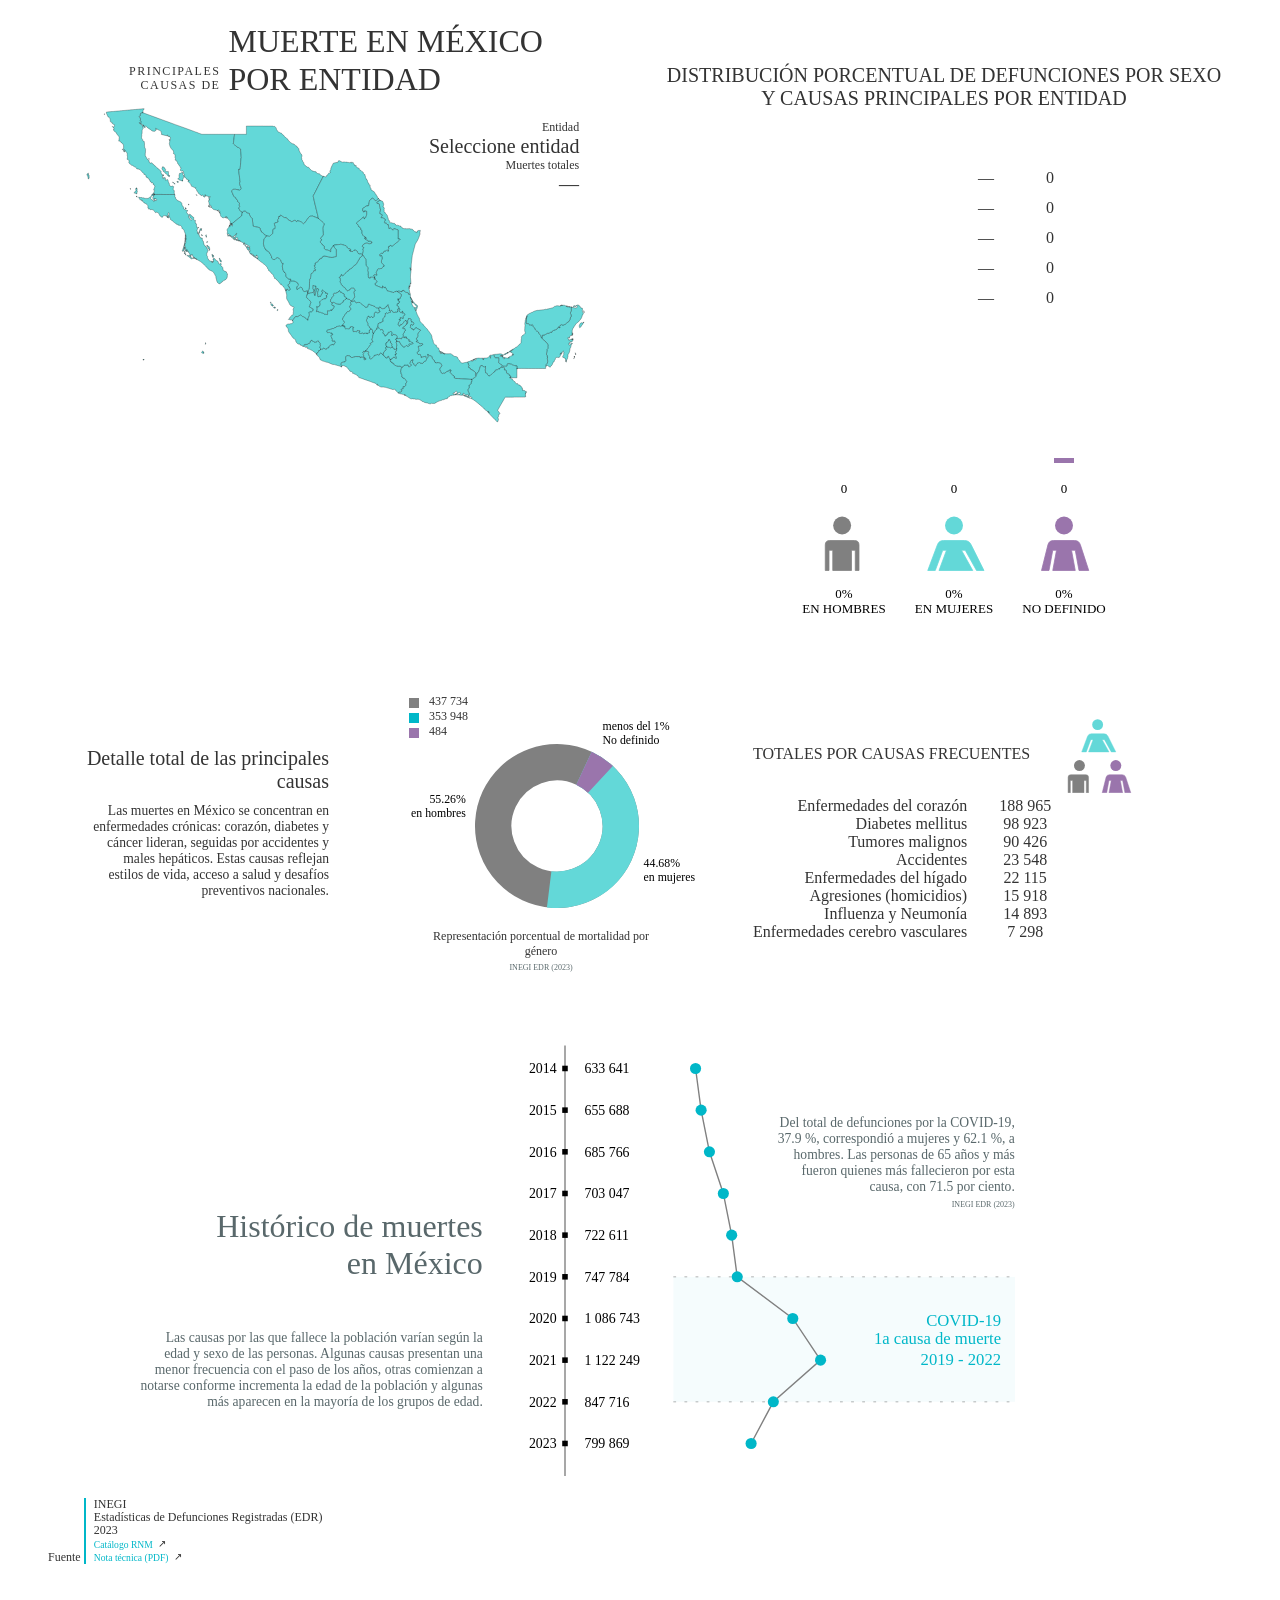
==== index.html @ 0de34555 "feat: prepara EDR para GitHub Pages" ====
<!DOCTYPE html>
<html lang="es-MX">

<head>
  <meta charset="UTF-8">
  <meta name="viewport" content="width=device-width, initial-scale=1.0">
  <title>Causas de muerte en México por entidad</title>
  <meta name="description"
    content="Causas de muerte en México por entidad: visualización interactiva con totales, top 5 y distribución por género.">
  <meta property="og:title" content="Causas de muerte en México por entidad">
  <meta property="og:description"
    content="Visualización interactiva con totales, top 5 y distribución por género.">
  <meta property="og:type" content="website">
  <meta property="og:locale" content="es_MX">
  <link rel="icon" type="image/svg+xml" href="./image/favicon.svg">
  <script type="application/ld+json">
    {
      "@context": "https://schema.org",
      "@type": "WebPage",
      "name": "Causas de muerte en México por entidad",
      "inLanguage": "es-MX",
      "description": "Visualización interactiva con totales, top 5 y distribución por género."
    }
  </script>
  <script type="application/ld+json">
    {
      "@context": "https://schema.org",
      "@type": "Dataset",
      "name": "Estadísticas de Defunciones Registradas (EDR) 2023",
      "description": "Causas de muerte en México por entidad con totales y distribución por género.",
      "url": "https://www.inegi.org.mx/rnm/index.php/catalog/study/MEX-INEGI.ESD3.06-EDR-2023",
      "citation": "https://www.inegi.org.mx/contenidos/programas/edr/doc/defunciones_registradas_2023_nota_tecnica.pdf",
      "publisher": {
        "@type": "Organization",
        "name": "INEGI"
      },
      "inLanguage": "es-MX",
      "temporalCoverage": "2023"
    }
  </script>
  <link rel="stylesheet" href="ele09.css">

</head>

<body>
  <main>
    <div class="cntInfo">

    <!-- mapa y entidad -->
    <div class="cntIzq">
      <div class="tit">
        <h2>PRINCIPALES <br> CAUSAS DE</h2>
        <h1>MUERTE EN MÉXICO <br> POR ENTIDAD</h1>
      </div>
      <div class="entidad">
        <p>Entidad</p>
        <p id="entidadNombre"> Seleccione entidad</p>
        <p>Muertes totales</p>
        <p id="totalMuertes"> 00</p>
      </div>
      <div id="mapa">
        <svg class="mapasvg mapa" fill="#00d3e9" height="630" stroke="#ffffff" stroke-linecap="round" stroke-linejoin="round"
          stroke-width=".5" version="1.2" viewBox="0 0 1000 620" xmlns="http://www.w3.org/2000/svg"
          role="group" aria-labelledby="mapa-title mapa-desc">
          <title id="mapa-title">Mapa de México por entidad</title>
          <desc id="mapa-desc">Selecciona una entidad para ver las principales causas de muerte, totales y género.</desc>
          <g id="features">
            <path
              d="M147.3 35.9l0.1 0 1.1 0.4 11.7 4.3 11.8 4.3 11.7 4.3 11.8 4.3 11.7 4.3 11.8 4.2 11.7 4.3 11.8 4.3 1.4 0.5 1.5 0.6 1.5 0.5 1.5 0.6 1.4 0.6 1.5 0.5 1.5 0.6 1.5 0.5 0.8 0.3 1.7 0.2 1.7 0 1.2 0 1.2 0 1.2 0 1.3 0 1.2 0 1.2 0 1.2 0 1.3 0 1.2 0 1.2 0 1.2 0 1.3 0 1.2 0 1.2 0 1.3 0 1.2 0 1.2 0 1.2 0 1.3 0 1.2 0 1.2 0 1.2 0 1.3 0 1.2 0 1.2 0 1.2 0 1.3 0 1.2 0 1.2 0 1.2 0 1.3 0 1.2 0 1.2 0 1.3 0 1.2 0 1.2 0 1.2 0 1.3 0 1.2 0 1.2 0 1.2 0 1.3 0 1.2 0 1.2 0 0.6 0 0.6 0 1.3 0 0.4 0-0.3 2.7-0.4 2.9-0.3 2.8-0.4 2.9-0.1 1-0.2 1.1-0.1 1-0.1 1.1-0.2 0.7 0 0.6 0 0.4 0.4 0.5 1.7 1.4 1.6 1.3 1.6 1.4 1.7 1.4 0.4 0.3 0.6 0.3 0.5 0.2 0.6 0.1 0.9 0.3 0.7 0.4 0.7 0.5 0.7 0.7 0.6 0.5 0.3 0.4 0.2 0.6 0.1 0.8 0 1 0.1 1.1 0.1 1 0.1 1 0 0.4 0.1 0.3 0 0.3 0 0.3 0.2 2.1 0.2 2.1 0.1 2.1 0.2 2.1 0.1 0.5 0 0.5-0.1 0.4-0.2 0.4-0.2 0.5-0.2 0.5 0 0.6 0 0.7 0 0.1 0 0.1-0.1 0.7-0.1 0.7 0 0.7-0.1 0.6-0.2 2.7-0.2 2.7-0.2 2.6-0.2 2.7-0.1 0.8-0.1 0.8 0 0.7-0.1 0.8 0 0.6-0.1 0.4-0.2 0.2-0.5 0-0.5 0-0.5 0-0.5 0-0.5 0 0.2 1.7 0.2 1.6 0.1 1.6 0.2 1.7 0.2 1.8 0.3 1.8 0.2 1.8 0.2 1.9 0.1 1.3 0.2 1.4 0.2 1.3 0.1 1.3 0.1 0.4 0 0.4 0 0.4 0.1 0.3 0.1 0.3 0.2 0.3 0.1 0.4-0.1 0.3-0.2 0.9-0.4 1.2-0.3 1.1 0 0.9 0.3 0.9 0.3 1 0.3 1 0.3 1 0.3 0.6 0.2 0.7 0.3 0.7 0.2 0.7 0.2 0.6 0.4 0.9 0.2 0.8 0 0.5-0.6 0.6-0.6 0.6-0.6 0.6-0.7 0.6-0.4 0.2-0.5 0-0.5-0.2-0.4-0.1-1-0.3-1-0.2-1-0.3-1-0.2-1.5-0.3-1.3-0.1-1.4 0-1.5 0.1-0.7 0.2-0.5 0.2-0.5 0.4-0.5 0.5-0.6 0.5-0.5 0.5-0.3 0.6 0.2 0.7 0.9 2.2 0.9 2.2 0.9 2.2 0.9 2.2 0.2 0.4 0.4 0.3 0.3 0.3 0.4 0.2 0.5 0.3 0.5 0.3 0.5 0.2 0.5 0.3 0.3 0.6 0.2 0.7 0.1 0.7 0.4 0.6 0.8 0.6 0.8 0.7 0.7 0.7 0.8 0.6-0.3 0.4-0.1 0.4-0.1 0.5 0.1 0.5 0.6 0.7 0.6 0.6 0.6 0.6 0.8 0.5 0.5 0.3 0.3 0.4 0.1 0.5 0.1 0.6 0 0.7-0.1 0.6-0.2 0.7-0.1 0.6 0 0.6 0.2 0.5 0.3 0.6 0.2 0.5 0.1 0.9-0.3 0.7-0.5 0.6-0.5 0.7-0.2 0.8 0.1 0.8 0.3 0.6 0.4 0.7 0.6 1 0.6 1 0.7 1 0.6 0.9 0.4 0.4 0.3 0.2 0.4 0 0.5-0.1 0.3 0 0.2-0.1 0.2 0 0.2 0.2 0.1 0.4 0.2 0.3 0.1 0.4 0.2 0.3-0.2 0.8-0.3 0.8-0.2 0.8-0.2 0.8 0 0.6 0 0.8-0.1 0.7-0.2 0.4-1.4 1.2-1.4 1.2-1.5 1.2-1.4 1.2-2.8 2.4-2.8 2.3-2.9 2.3-2.9 2.2-0.2 0.2-0.2 0.1-0.1 0.1-0.2 0.2-0.3 0.5-0.5-1-0.8-0.5 0.1 0.1 0.1 0.2 0.1 0.1 0.1 0.3-0.6-0.2-0.3-0.1-0.3 0.1-0.8 0.9-0.3 0-0.1-0.4 0.4-2.3-0.1-1.3-0.3-1.2-0.7-0.8-1-1.5-1.3-0.9-0.8-1.3-0.9-0.8-0.8-0.3-0.8-0.1-0.3-0.2 0.4-0.1 0.5 0.2 0.7 0.2-0.2-0.6-0.2-0.1 0.2-0.3-0.2-0.4-0.5 0-0.4-0.1-0.2-0.3-0.1-0.5-0.3 0.2-0.3 0.3-0.2-0.6-0.5-0.1-0.3 0.4-0.3 0.3-0.1 0.4 0.3 0.1 0.3 0.1 0.3 0 0.1 0.2-0.1 0.2 0 0.3 0.5 0.3 0.3 0.1 0 0.2-1-0.5-2.2-0.4-1.2 0.1-0.4 0.3-0.1 0.3-0.8-0.1-0.9-0.4-1.3-0.5-0.4-0.4-1.4-1.5-0.7-1.1-0.2-1.2-0.2-1.1-0.4-0.7-0.4-1-0.1-0.4-0.3-0.5-0.9-1.5 0.1-0.3 0.2 0.4 0.8 1.3 0.6 0.5-0.7-1.8 0-0.7-0.2-1.4-1-1.2-0.4-0.4-0.5-0.2-0.5-0.1-0.5 0-0.2 0.1-0.2 0.1-0.2 0.2-0.2 0.2-0.2 0.3-0.3 0.3-0.8-0.7-1.7-0.5-1.2-0.3-0.7-0.2-0.7-0.1-0.7-0.2-0.7-0.1-0.9-0.6-0.5-0.2-1-1.2-0.9-1.2-1.3-0.9-0.4-0.3-1.1-0.2-0.6 0-0.1-0.3 0.9 0 0.8 0.1 0.8 0.1 0.4-0.3-0.6-0.5-0.7-0.9-0.3-0.4 0.1-0.2 0.1-0.2 0-0.2-0.4-0.2-0.1-0.1-0.2-0.2-0.6 0.4-0.3 0.2-0.3 0-0.3-0.1-0.1-0.3 0-0.8-0.1-0.8-0.9-0.5 0-2-0.3-1-0.8-2.1 0-1.1 0.3-0.5 0.5-0.2 0.6-0.1 0.3-0.5-0.1-0.5-0.3-0.1-0.4 0.2-0.2 0.4 0.2-1 0.2-0.3 0.4-0.2 0.3 0 0.3-0.1 0.2-0.4-1 0-0.5-0.3-0.1-0.4 0.4-0.8-0.4-0.1-0.3-0.2-0.1-0.4 0.2-0.4 0.2 0.3 0.2 0.1 0.1-0.2 0.2-0.6 0.1-0.1 0.3 0.1 1.4-0.3 0.4-0.3-0.1-0.6-0.6 0.2-1.7-0.7-0.7 0.1 0.4 0.3-0.2 0.2-0.4-0.1-0.9-0.6-0.5-0.2-2-0.5-1-0.1-1 0.1-1.1 0.2 0-0.2 0.3-0.1 0.9-0.4-0.2-0.4-0.1-0.3-0.1-0.3 0-0.4-0.1-0.4-0.4-0.2-0.3 0-0.2 0.4 0 0.9-0.1 0.5-0.3 0.5-0.6 0.6 0.5 0 0.2 0.1 0.1 0.3 0 0.4-0.1 0.4-0.3 0.6-0.2 0.2-0.2-0.3-0.1-0.1-0.7-0.9-0.1-0.1-0.5 0-0.2-0.1-0.1-0.2-0.1-0.2-0.1-0.1-0.2-0.2 0.3-0.3 0.2-0.1 0.3 0-0.5-0.5-0.6-0.6-0.7-0.3-0.6 0-0.6 0.2-0.5 0.6-0.8 0.1-0.5 0 0.1-0.3 0.2-0.2-0.3-0.4-0.4-0.2-0.3 0-0.4-0.5-0.8-0.2-0.4-0.5-0.4-0.5-0.6-0.8-0.9-0.2-0.4-0.7-0.5-0.6-0.5-1.2-1-1-0.2-1.5-0.2-0.3-0.1-0.1-0.4 0.1-0.2-0.1-0.1-0.1 0-0.2-0.3-0.5-0.1-0.7-0.1-0.3-1.3-1.2-0.4-0.5-0.2-0.7 0.2-0.4 0.3-0.3 0.1-0.6-1 0.2-1.2-0.4-2-0.7-1.9-1-0.7-0.2-0.6-0.2-0.3-0.1-0.5-1.3-0.5-1.3-0.5-1.4-4.6-4.5-0.6-0.9-0.3-0.3 0.2-0.2 0.3 0 0.3-0.2 0.6-0.4 0.2 0 0.2 0.3 0.2 0.4 0.1 0.2 0.3 0.1 0.2-0.1 0.1-0.3 0-0.4 0-0.3-0.3-0.6-0.5 0-0.5 0.1-0.7-0.1-0.8-0.7-0.4-0.6-1-0.4-0.8-0.2-0.1-0.7-0.4-0.1 0-0.4-0.4-0.4-0.6-0.5-0.2-0.5-0.3-0.4-0.1-0.2-0.3-0.1-0.4-0.1-0.6 0-0.5-0.1-0.1-0.2 0.3-0.2 0.2-0.3-0.1-0.3 0-0.3-0.4-1.3-0.1-0.8-0.4-0.1 0.1-0.3 0.3-0.5 0.2-0.4 0-0.3-0.3-0.7-0.5-0.6 0.1-0.3-0.5-0.4-0.5-0.3 0.4-1.3 0-0.8-0.4-0.9-0.4-1.1-0.7-0.5-1.4 0-0.3 0.1-0.2 0.2-0.1 0.1 0.1 0.3-0.1 0.4-0.2-0.2-0.5-0.6-1-0.4-0.5-0.4-0.3-1 0.4-1 0.6-1.3 0.2-0.6 0-0.8-0.2-0.4-0.6-0.1-0.4-0.3-0.3-0.3 0.1-0.7-0.1-0.6-1-0.9-1.1-1-0.8-1.9-0.1-0.4-0.2-0.4-0.5 0.1-0.6-0.7-0.2-0.5-0.2-1.3-0.4-0.7-0.5-0.6-0.3-0.5-0.6-1.9-0.3-0.5-0.5-0.3-0.2 0.1-0.5-0.2-0.6 0.3-0.4-0.3-0.2-0.5 0.4-0.5-0.2-0.6 0.3-1 0.1-0.8-0.2-0.5-0.3-0.4-0.3-0.6 0-0.6 0.2-1.8 0-1.8-0.4-0.9-0.4-0.6-0.5-0.5-0.3-0.4-0.6-0.4-0.2 0-0.3-0.1-0.3 0.3-0.1-0.2 0.3-0.6 0.1-1.1-0.1-1.4-0.2-1.3-0.4-0.9-1.3-1.5-2-2-1.6-2.5-1.1-2.1-1-3.7-0.4-1 0.5-1 0.3-2.2 0.1-1.3-0.1-1.1-0.9-2.4 0-0.5 0.2 0 0.2 0.3 0.1 0.4 0.3 0.7 0.4 1.1 0.2 0.1 0.2-0.3 0.6-1.1 0-1.6 0-1.5 0.2-1.1-0.6-0.6-0.7-1-0.7-0.5-0.8 0 0 0.3 0.5 0.2 0.3 0.2-0.1 0.3-0.5-0.2-0.5-0.3-1.2-0.7-0.3-0.8-0.4-0.4-0.3-0.9-0.4 0-0.4 0.2-0.4 0.1 0.3 0.5 0.3 0.2 0.4 0.2 0.3 0.2-0.4 0.1-1-0.3-4.5-0.8-1.4-0.4-1.9-0.3-0.3-0.7-0.7-0.2-1.1-0.1-0.6-0.5 0.2-0.2 0.5 0 0.3-0.2-0.3-1-0.5-1.8 0.1-1-0.8-1.1-1.5-1.1-1.3-0.6-0.5-0.5-0.8 0-1.3-0.7-0.8-0.4-0.2-0.6-0.8 0.3-0.4 0.1-0.4 0-0.5-0.5-0.2-1.3-0.4-0.3-0.1 0.5 0 1.8 0 0.3 0.2 0.3 0.2 0 0.2 0 0-0.1 0.3 0.4-0.1 0.1-0.3 0.1-0.4 0.6-0.1 0.4-0.3 0.2-0.4 0.1-0.1 0.3-0.2 0.2-0.1 0.2-0.3 0.4-1.2 0-1.3 0-1.2-0.1-1.4-0.6-0.7-0.6-0.8-0.3-0.8-0.4-0.3-0.3-0.4-0.5-0.4-0.2 0-0.5-1-0.4-1.5-0.9-0.5-0.4-0.5-0.1-0.4-0.6-0.9-0.3-1.4-1.4-1.2-1.5-0.6-0.1-2.1 0-0.2 0-0.3-0.2-0.5-0.6-0.1-0.1-0.3-0.1-0.6-0.5-0.3-0.1-1-0.1-0.3-0.1-0.4-0.4-0.7-1.1-0.4-0.2-0.6-0.1-1.6-1.3-0.1-0.7 0-0.8 0-0.8 0.1-0.9 0-0.5-0.1-0.4-0.2-0.4-0.2-0.4-0.2-0.2-0.3-0.2-0.2-0.1-0.1-0.2-0.1-0.5 0.3-0.5 0.3-0.5 0.1-0.7-0.3-1.4-0.5-1-0.6-1-0.8-1-0.2-0.2 0.1-0.5 0.5-0.7 0.6-0.4 0.5-0.6 0.3-0.8 0-0.6 0-0.6 0.1-0.6 0.2-0.7 0.4-0.9 0.6-0.6 0.6-0.3 1.5 0.1 0.6-0.1 0.3-0.3z m137.1 179.1l0.2 0 0.6 0.2 0.9 0.4 0.8 0.6 0.6 1-0.2 0-0.7-0.9-0.7-0.5-0.7-0.4-0.5-0.1-0.3-0.3z m-16-7.4l-0.1-1.3 0-0.8 0.2-0.7 0.2-0.4-0.2 1.3 0.1 1.4 0.6 0.6 1.3 0.5-0.1 0.5-1.6-0.6-0.4-0.5z m-48-47.2l-0.4 0.2-0.6 0.5-0.5-0.5-0.5-0.1-0.4 0.2-0.3-0.4-0.4-0.1-0.5-0.6-0.4-0.2-0.3 0.1-0.3-0.2-0.6 0.1-0.3-0.2 0-0.5-0.8-0.1-0.1-0.3-0.7-0.4-0.8-0.4-0.4-0.4-0.3 0-0.3-0.2 0.8-0.5 0.9-0.6 0.4-0.6 0.2-0.1 0.1-0.3 0.2-0.4 0.1-0.2 0.1-0.4-0.1-0.4-0.3-0.3-0.1-1.3 0.1-1.5 0.3-1.3 0.3-1.3 0.2-0.4 0.2-0.5 0.4-0.3 0.4-0.3 0.5 0.4 0.6 0 0.6-0.5 0.5-0.4 0.5-0.1 0.8 0 0.5-0.1 0.3-0.3 0.3-0.3 0.4-0.2-0.1 0.3-0.4 0.4 0.1 0.6 0.4 0.3 0 0.2-0.1 0.3 0 0.3-0.2 0.3 0.2 0.4-0.1 0.5 1 1.4 1.2 2.4-0.5 1.2-0.1 1-0.4 1.7-0.4 0.4 0.2 0.5-0.5 0.6-0.2 0.7-0.3 0.4-0.1 0.6 0.1 0.7 0.3 0.1 0.2 0.4-0.3 0.2-0.3-0.2z m-72.1-100.9l0.9 0.2 1.3 1.1 1.1 1.5 0.5 1-0.4 0-0.3-0.1-0.3-0.3-0.1-0.3-0.7 0.6-1.3-0.7-1-1.4 0.3-1.6z m159.5 182l0.1-0.6 0-1.7 0.3-0.3 0.6 0 0.5 0.2 0.4 0.2 0.2 0.6 0 0.2-0.3 0.2-0.5 0.4-0.6 0.4-0.6 0.3-0.1 0.1z m-1.8 0.9l0.1-0.3 0.6-1 0.1-0.6 0.1-0.3 0.2 0.1 0.1 0.4-0.3 0.7-0.2 0.1-0.2 0.3-0.1 0.2-0.1 0.2-0.1 0.1-0.1 0-0.1 0 0 0.1z m-60.2-55.9l-0.2-0.3 0.3-0.3 0.4 0.6 0.2 0.5-0.5-0.1-0.2-0.4z"
              id="MXSON" name="Sonora">
            </path>
            <path
              d="M147.3 35.9l-0.3 0.3-0.6 0.1-1.5-0.1-0.6 0.3-0.6 0.6-0.4 0.9-0.2 0.7-0.1 0.6 0 0.6 0 0.6-0.3 0.8-0.5 0.6-0.6 0.4-0.5 0.7-0.1 0.5 0.2 0.2 0.8 1 0.6 1 0.5 1 0.3 1.4-0.1 0.7-0.3 0.5-0.3 0.5 0.1 0.5 0.1 0.2 0.2 0.1 0.3 0.2 0.2 0.2 0.2 0.4 0.2 0.4 0.1 0.4 0 0.5-0.1 0.9 0 0.8 0 0.8 0.1 0.7-0.7-0.3-0.3-0.1-0.4 0-0.3-0.1-0.4-0.3-0.2-0.1-0.1-0.2 0-0.4-0.1-0.4-0.3-0.2-0.1 0.2 0 0.4 0.1 0.4 0.4 0.8 0.1 0.1 0.3 0.2 0.2 0.1 0.8 0.2 0.5 0.2 0.4 0.4 0.4 0.3 0.2 0.5 0.7 0.1 0.6 0.6 0.4 0.6 0.2 0.5 0.4 0.2 0.2 0.4 0.3 2.3 0.3 0.7 0.4 0.7 0.4 0.8-0.3 0.6-1 1.2-0.5 1.2-0.3 1.3 0 4.7-0.7 2 0.1 1.9-0.3 3-0.1 0.7 0.1 1.4 0.6 1 0.7 0.8 0.7 0.5 0 0.3-0.5 0.5 0 0.7 0.3 0.6 0.5 0.4 1.9 0.9 0.5 0.3 0.1 0.2 0 0.2 0.2 0.4 0 1.1 0 0.3 0.1 0.6-0.1 0.4 0.2 0.3 0.2 0.5-0.1 1.6 0.1 0.4 0.2 0.6-0.1 0.2-0.4 0.9 0.3 0.8 0.1 0.5-0.2 1.1 0.4 1.1 0.7 1 0.3 0.7 0.1 0.4 0 0.3 0 0.3 0.2 0.4 0.3 0.6 0 0.5-0.2 0.5 0 0.8 0.2 0.5-0.1 1-0.2 0.7 0.1 0.3-0.2 1.7-0.2 0.6-0.1 0.3 0.1 0.3 0.3 0.5-0.1 0.4-0.2 0.8-0.1 0.5-0.3 0.4 0.1 0.6 0.2 0.2 0.3 0.7 0.4 0.3 0 0.4 0.1 0.5 0.6 0.3 0.2 0.7 0.5 0.5 0 0.7 0.6 1.2 0.4 0.8 0.4 0.8 1.5 0.7 0.2 0.9 0.4 0.3 0.9 0.1 0.3 0.5 0.2 0.4-0.1 0.8 0.3 0.8 0.2 0.2-0.2 0-0.2 0.2 0 0.2 0.3 0.1 0.1 0.2 0 0.3 0.1 0.4 0.3 0.3 0.3 0.1 0.2 0 0.3 0.1 0.2 0.3 0 0.3 0.2 0.2 0.5 0.1 0.5 0 0.2 0 0.3-0.2 0-0.2 0.1-0.1-0.2 0-0.1-0.2 0.1-0.1 0.2 0 0-0.1 0.1-0.1 0.1 0 0.1 0 0.1 0 0.1 0.1 0.1 0.1 0.1 0 0.1 0.2 0.1-0.1 0.3 0 0.2 0.1 0.2 0.3 0.2 0 0 0.1 0.4 0.1 0.1 0.2 0.1 0.4 0.1 0.1 0.2 0.1 0.1 0.2 0.1 0 0.1 0.2 0.1 0.1 0.2 0.1 0.1 0.1 0.2 0.2 0 0.1 0.2-0.1 0.1 0 0.2 0.1 0 0.2 0.3 0.2 0 0.2 0.1 0 0.3 0.3 0.1 0.2 0.1 0.1 0.4 0.2 0.2 0.2 0.2 0 0.6 0.4 0.1 0.4 0 0.2 0.2 0.2 0.1 0.3 0.4 0.1 0.1 0 0.1 0.2 0.1 0.1 0 0.1 0.2 0.1 0.3 0 0.3 0 0.4 0.3 0.2 0.4 0.3 0.3 0.2 0.2 0.1 0.1 0.3 0.5 0.4 0.1 0.2 0.3 0.3 0.4 0.4 0.4 0.5 0.3 0.4 0.5 0.5 0.1 0.3 0.1 0.2 0.2 0 0.5 0.2 0.2 0.3 0 0.3 0.2 0.2 0.2 0.3 0.1 0.4 0.2 2.6 3 1 0.8 0.3 0.3 0.1 0.6 0.2 0.2 0.1 0.2-0.5 0.4-0.2 0.4-0.3 0.3 0.1 0.4 0.2 0.2 0.3 0.1-0.1 0.5 0.2 0.3 0.1 0 0.1 0.1 0.1 0.3 0.3 0 0.1 0 0 0.3 0.2 0.4 0.3 0.4 0.3 0.1 0.3 0.3 0.2 0.8 0.5 0.9 0.3 0.4-0.1 0.4-0.3 0.1-0.2 0.3-0.1 0.1-0.1 0.4 0 0.4 0.4 0.2 0.1 0.6 0 0.6-0.3 0.1 0 0.2 0.3 0.5 0.2 0.4 0.1 0.5 0.3 0.2 0 0.3 0.6 0.1 0.7-0.2 0.1-0.1-0.1-0.2 0.2-0.4-0.3-0.2-0.1-0.3 0.2-0.1-0.1-0.2 0.1-0.2 0.2-0.1 0.3 0.1 0.4 0.1 0.2-0.3 0.2-0.3 0.2 0.4 0 0.5 0.4 0.4 0.2-0.2 0-0.2 0.5-0.2 0.2 0.1-0.1 0.2-0.1 0.1-0.1 0.5 0.7 0.2 0 0.1-0.3 0.1 0 0.2 0.2 0.3 0.1 0.2 0.3 0.2-0.2 0.1-0.1 0.4 0 0.4-0.1 0.3 0.2 0.4 0.4 0.2-0.1 0.6 0.6 0 0.7-0.1 0.2-0.2 0.3-0.3 0.2-0.3 0.5-0.2 0.2-0.2 0.8 0.1 0.4 0.4 0.1 0.2 0.1 0.5 0.3 0.1 0.1 0.2-0.1 0.4 0.3 0.3 0 0.4-0.1 0.5 0.4 0.9 0.1 0.1 0.2 0.7 0.4 1.1 0.7 0.6 0.1 0.4-0.1 0.8 0.3 0.8 0.1 0.5 0.2 0.6-0.1 0.6 0.3 0.7 0.6 0.4 0.1 0.2 0.5 0.3 0.6 0.1 0.1 0.3 1 0.3 0.9 0 1.2-0.3 0.8-0.3 0.5 0.4-0.1 0.2 0.3 0.2 0 0.2-0.1 0.2 0 0.1 0.4 0.1 0.1-0.1 0.2-0.2 0.3 0 0 0.4 0 0.2-0.2 0.2-0.2 0.4 0.2 0.2 0.1 0.5-0.1 0.5-0.5 1.2-0.1 0.8 0.1 0.2-0.1 0.6 0.3 0.3 0.3 0.4 0.4 0.3 0 0.3 1 1 0.1 0.3 0.3 0 0.1 0.2-0.2 0.2-0.1 0.2-0.1 0.5-0.1 0.2-0.1 0.4-0.1 1 0.3 1.1 0.1 0.1 0.2 0.1 0 0.4-0.2 0.3-0.2 0.4 0 0.4 0.1 0.5 0.4 0.5 0.5 0 0.2 0.1-5 0-5.1 0-5.2 0-5.2 0-5.1-0.1-5.2 0-5.2 0.1-1.3 0 0.2-0.3 0.4-0.6 0.1-0.3-0.3-0.1-0.3-0.1-0.3-0.4-0.5-0.1-0.4 0.1 0-0.5 0-0.9-0.2-0.4-0.2-0.3 0.1-0.2 0.1-0.3 0.5-0.7 0.3-0.6 0.3-0.6 0.3-0.4-0.1-0.2-0.1-0.4-0.1-0.5-0.3-0.2-0.3 0-0.3 0.2-0.3-0.1-0.2-0.3-0.2-0.1 0.2-0.5 0.2-0.5 0.3-0.7 0.5-1.2 0.6-2 0.4-0.9 0.1-0.8-0.2-0.6-0.4-0.1-0.2-0.3 0.1-0.5 0-0.5-0.3-0.2-0.1-0.3-0.1-0.3-0.3-0.3-0.4-0.3-0.5-0.1-0.6 0.1-0.3-0.2 0-0.5 0.1-0.6 0-0.8-0.3-0.7-0.3-0.4-0.2-0.1-0.7 0-0.8 0.1-0.3 0.2-0.7-0.2-0.1-0.5 0.1 0 0-0.3-0.1-0.4-0.7-0.3-0.4-0.7-1-0.2 0-0.5 0-0.5-0.4-0.5 0-0.6-0.3-0.6-0.6 0.3-0.4-1.1 0.1-0.7-0.5-0.6-0.5 0-0.1-0.5-0.5-0.5-0.5-0.7-0.7-0.1-0.4 0.1-0.2 0.2-0.2 0-0.4-0.3-0.2-0.6-0.2-0.6-0.1-0.3-0.4 0-0.5 0.5-0.4-1.1 0.1-1.1-0.2-0.5-0.3-0.5-0.1-0.6-0.3-0.5-0.8-0.3-0.8-0.3-0.5 0.6-0.5-0.7-0.1-0.8-0.2-0.4-0.2-0.7-0.1-0.4-0.2-0.2-1-0.1-1.2-1.2-0.7-0.9-0.8-0.9-1.3-1.5-1.3-1.5-3.8-1.4-2.4-0.3-1.3-2-1.5-1.3-2.5-0.9-1.5-1.3-0.8-0.8-0.7-0.2-0.7 0.5-0.5-0.5-0.5-0.3-0.4-0.6-0.7-0.5-0.6-0.8-0.8-0.1-2.2-2 0.1-0.7 0.2-0.8 0.1-1-0.2-0.7-0.1-0.5-0.1-1-0.6-0.7-0.3-0.5-0.4-0.4-0.5-0.2-1.3-0.1-0.1-0.4 0.6-2.3 0.2-1.8-0.2-1.1-0.1-0.2-0.3-0.4 0-0.3 0-0.4 0.2-1.1-0.1-1.4-0.2-1.5-0.5-1.1-0.4-1-0.8-0.7-0.9-0.6-1-0.5-1.2 0 0.8-0.7 0.3-0.4 0.1-0.5-0.2-0.5-0.4-0.5-0.6-0.4-0.4-0.2 0.2 0.5 0.3 0.4 0.2 0.4 0.1 0.5-0.3 0.3-0.4 0.1-0.1-0.3-0.4-0.3-0.2 0.2-0.2 0.3 0 0.3 0.3 0.1 0.3 0.4 0.1 0.7 0.3 1-0.7 0-0.2-1.1-0.5-1.6-0.6-1.3 0.6-4.9-0.2-3.5-0.5-1.7-0.1-0.7-0.3-0.3-1.1-0.2-1.3-1.3-0.7-0.1-0.7-1-0.5-0.8-0.2-0.4-0.7-1-0.5-0.3-1.2 0.4-0.8-0.1-0.1-1.1 0.4-1.3 0.2-2.1 0.3-2-0.9-2.3-3.3-4-1.2-2.3-0.3-0.5-0.2-0.1-0.5-0.6-0.2-0.2-0.4-0.2-0.6-0.5-0.4-0.1-0.3-0.2-0.1-0.2 0-0.3-0.2-0.3-1.1-0.9-0.2-0.3-0.6-0.5-0.2-0.5 0.1-0.4-0.1 0 0.4-0.1 0.7 0.1-0.6-0.8 0.1-0.5 0.1-0.5 0.3-0.9-0.3-0.7-0.3-0.6-0.2-0.2-0.5-0.2-0.7-0.1-0.7-0.9-0.3-0.5 1.2 0.3 0.9 0.6 0.5 0.1 0.5-0.4 0.4-0.6 0.3-0.6 0.2-1 0-0.7 0-0.7-0.2-0.5-1.1-0.2-0.6-0.2-0.5-0.7-0.7-0.4-0.5-0.1-0.5-0.2 0-0.8-0.1-1.1-0.3-0.4-1 0-1.1-0.3-0.7-0.9-0.3-0.7-0.1-1.2-0.2-2.1-0.5-1.6-0.5-1.4-0.3-0.5-0.5-0.4-0.5-0.3-1.2-0.3-0.5-0.4-1.4-3.2-0.4-1.2-0.5-1.1-0.4-0.6 0-0.6-0.1-0.6 0-0.8 0-0.3 0-0.3 2.3-0.2 2.1-0.2 2.1-0.2 2.1-0.2 2.1-0.2 2.1-0.1 2.1-0.2 2.2-0.2 2.1-0.2 2.1-0.2 2.1-0.2 2.1-0.2 2.1-0.2 2.1-0.2 2.1-0.1 2.1-0.2 2.2-0.2 2.1-0.2 2.1-0.2 2.1-0.2 2.1-0.2 2.1-0.2 2.1-0.2 2.1-0.2 2.1-0.1 2.2-0.2 2.1-0.2 2.1-0.2 2.1-0.2 2.1-0.2 2.1-0.2 2.1-0.2 1.2-0.1 0 0.1-0.2 0.8-0.3 0.6-0.3 0.6-0.2 0.2-0.7 0.6-0.1 0.3-0.5 0.9 0.3 0.7-0.1 0.7-0.4 1.4-0.3 0.4z m-10.7 138.5l0.3 0.8 0.3 0.2-0.1 0.4 0.2 0.4 0.2 0.8-0.3 0.9 0 0.7 0.4 0.6 0.1 0.7-0.1 0.7 0.1 0.3-0.2 0.4-0.4 0.1 0 0.3-0.3 0.3 0.1 0.4-0.1 0.3 0.1 0.5-0.1 0.5 0.2 0.5-0.1 0.2 0 0.2-0.2-0.1-0.1-0.1-0.4-0.1-0.3 0.2-0.3 0.1-0.2-0.3-0.3 0.1-0.2-0.2-0.3-1-0.5-0.6-0.7-0.2-0.5 0.3-0.4 0-0.3 0.5-0.3-0.4 0.2-1.1 0.5-0.3 1.7-2.1 1-1.4-0.5-1-0.2-1.1 0.2-1 0.2-1 0.4-0.4 0.6-0.2 0.7 0.5-0.1 0.7z m66-11l1 0.2 1.6 1.1 0.4 0.5 0.2 0.2 0.1 0.2 0.5 0.2 0.1 0.3 0.2 0.1-0.3 0.3-0.3 0.2-0.2-0.2-0.1-0.1-0.2 0-0.2-0.8-0.4-0.3-0.5-0.2-0.4-0.5-0.7-0.1 0-0.2-0.1-0.2-0.2-0.2-0.2-0.3-0.3-0.2z m8.1-1.6l0.3-0.1 0.2-0.1 0.7 0.1 0.4-0.2 0.3 0.2 0 0.4 0.1 0.2-0.1 0.3 0 0.5-0.2 0.5-0.5 0.1-0.7-0.2-0.3 0.2 0.1-0.3-0.3-0.9 0-0.7z m-15.1-11.1l0.4 0.1 0.2 0.2 0.4 0.1-0.4 0.9 0.1 0.4 0 0.9-0.3 0-0.3-0.5-0.3-0.1-0.4-0.5-0.9-0.3-0.2-0.6-0.5-0.3-0.4-0.1-0.4-0.4-0.2-0.4-0.2-0.2-0.2-0.5-0.3-0.4-0.5-0.6-0.3-0.3-0.3-0.1-0.2-0.3-0.4-0.2-0.6-0.3-0.2-0.5-0.7-0.4-0.6-0.4-0.7-1.1 0.1-0.3-0.2-0.4-0.4-0.5-0.5 0.1-0.5 0-0.4-0.3-0.2-0.4 0-0.6-0.2-0.3-0.4-0.3-0.2-0.5-0.2-0.1-0.1-0.4-0.5-0.4 0-0.3-0.3-0.4-0.5-0.3-0.2-0.8 0.2-0.8 0.4-0.7 0.3-1-0.2-0.5 0-0.5 0.3-0.2 0 0.2 0.3 0.2 0.4-0.2 0.3-0.2 0-0.2 0.4 0 0 0.4 0.3 0.1 0.7 0.1 0.4 0.4 0.9 0.9 0.3 0.9 0.7 0.2 0.1 0.3 0.2 0.3 0 0.2 0.4 0.5 0.3 0.6-0.1 0.3 0.4 0.3-0.3 0.3-0.3 0.4-0.1 0.6 0.1 0.3 0 0.8 0.8 0.5 1.1 0.2 0.2 0.3 0.4 0 0.2-0.3 0.4 0 0.2 0.1 0.5-0.1 0.5 0 0.5 0.1 0.6-0.1 0.4 0.4-0.3 0.6 0.1 0.7 0.2 0.4-0.1 0.6 0 0.4 0.2 0.2-0.1 0.4-0.1 0.7 0 0.9 0.1 0.3 0.3 0.6 0.1 0.3 0 0.3 0.2 0.5 0.3 0.1z m-27.6 34.8l-0.2-0.5-0.3 0.1-0.2-0.1 0.1-0.3 0.4-0.2 0.4 0.2 0.4 0.5 0.2 0.3-0.8 0z m-3.1 0l0.6-0.7 0.9-1.3 0.6-0.7 0.4-0.1 0.2 0.8-0.1 0.6-0.5 0.4-0.3 0.3-0.1 0.3-0.1 0.2 0.1 0.2-1.7 0z m-116.1-35.6l0.7 0.9 0.2 1.5-0.2 0.7 0.2 1.2-0.1 1.4-0.8 1-0.5 0-0.4 0.2-0.2 0 0.1 0.3-0.3-0.2 0.1-0.4 0.3-0.2-0.3-0.7-0.1-0.5 0.1-0.6-0.2-0.6-0.4-0.5 0.3-0.5-0.3-0.9-0.2-0.5-0.4-0.4-0.6-0.5 0-0.5-0.2-0.5-0.1-0.5 0.1-0.6 0.2-0.6 0.6-0.4 0.8-0.3 0.3-0.5 0.7-0.1 0.5 0.3-0.5 0.5-0.3 0.4-0.1 0.5 0.2 0.7 0.4 0.6 0.4 0.3z m76.3 25.3l0.2 0.2 0.2-0.1 0.4 0 0.1 0.2-0.4 0-0.1 0.2-0.3 0.1-0.3-0.2-0.1-0.2 0.1-0.2 0.2 0z m59.6-25.5l0.2 0 0.2 0.1 0 0.1-0.1 0.2 0 0.1 0.1 0.1 0 0.2 0 0.3 0.1 0.2 0 0.2 0.1 0 0 0.2 0.2 0.1 0 0.1-0.3 0-0.2-0.1 0.1-0.1-0.1-0.2-0.2-0.1 0.1-0.2 0.1-0.1-0.2-0.1 0-0.2 0-0.2-0.2-0.1 0-0.2-0.2-0.2 0.3-0.1z m-25.8-29.4l0.4 0 0.1 0.6 0.1 0.3-0.3 0-0.4-0.2 0.1-0.4 0-0.3z m-48.7-17l0.1 0.1 0.2 0.2 0 0.2-0.3 0-0.3-0.1 0-0.2 0.3-0.2z m-32.7-64.7l0.1 0 0.1 0.2 0.1 0.3 0.1 0.3 0 0.3-0.1 0-0.1-0.4-0.1-0.3-0.1-0.1 0-0.3z"
              id="MXBCN" name="Baja California">
            </path>
            <path
              d="M329.7 218.5l-0.2-0.3-0.1-0.4-0.2-0.3-0.1-0.4-0.2-0.2-0.2 0-0.2 0.1-0.3 0-0.5 0.1-0.4 0-0.3-0.2-0.4-0.4-0.6-0.9-0.7-1-0.6-1-0.6-1-0.4-0.7-0.3-0.6-0.1-0.8 0.2-0.8 0.5-0.7 0.5-0.6 0.3-0.7-0.1-0.9-0.2-0.5-0.3-0.6-0.2-0.5 0-0.6 0.1-0.6 0.2-0.7 0.1-0.6 0-0.7-0.1-0.6-0.1-0.5-0.3-0.4-0.5-0.3-0.8-0.5-0.6-0.6-0.6-0.6-0.6-0.7-0.1-0.5 0.1-0.5 0.1-0.4 0.3-0.4-0.8-0.6-0.7-0.7-0.8-0.7-0.8-0.6-0.4-0.6-0.1-0.7-0.2-0.7-0.3-0.6-0.5-0.3-0.5-0.2-0.5-0.3-0.5-0.3-0.4-0.2-0.3-0.3-0.4-0.3-0.2-0.4-0.9-2.2-0.9-2.2-0.9-2.2-0.9-2.2-0.2-0.7 0.3-0.6 0.5-0.5 0.6-0.5 0.5-0.5 0.5-0.4 0.5-0.2 0.7-0.2 1.5-0.1 1.4 0 1.3 0.1 1.5 0.3 1 0.2 1 0.3 1 0.2 1 0.3 0.4 0.1 0.5 0.2 0.5 0 0.4-0.2 0.7-0.6 0.6-0.6 0.6-0.6 0.6-0.6 0-0.5-0.2-0.8-0.4-0.9-0.2-0.6-0.2-0.7-0.3-0.7-0.2-0.7-0.3-0.6-0.3-1-0.3-1-0.3-1-0.3-0.9 0-0.9 0.3-1.1 0.4-1.2 0.2-0.9 0.1-0.3-0.1-0.4-0.2-0.3-0.1-0.3-0.1-0.3 0-0.4 0-0.4-0.1-0.4-0.1-1.3-0.2-1.3-0.2-1.4-0.1-1.3-0.2-1.9-0.2-1.8-0.3-1.8-0.2-1.8-0.2-1.7-0.1-1.6-0.2-1.6-0.2-1.7 0.5 0 0.5 0 0.5 0 0.5 0 0.5 0 0.2-0.2 0.1-0.4 0-0.6 0.1-0.8 0-0.7 0.1-0.8 0.1-0.8 0.2-2.7 0.2-2.6 0.2-2.7 0.2-2.7 0.1-0.6 0-0.7 0.1-0.7 0.1-0.7 0-0.1 0-0.1 0-0.7 0-0.6 0.2-0.5 0.2-0.5 0.2-0.4 0.1-0.4 0-0.5-0.1-0.5-0.2-2.1-0.1-2.1-0.2-2.1-0.2-2.1 0-0.3 0-0.3-0.1-0.3 0-0.4-0.1-1-0.1-1-0.1-1.1 0-1-0.1-0.8-0.2-0.6-0.3-0.4-0.6-0.5-0.7-0.7-0.7-0.5-0.7-0.4-0.9-0.3-0.6-0.1-0.5-0.2-0.6-0.3-0.4-0.3-1.7-1.4-1.6-1.4-1.6-1.3-1.7-1.4-0.4-0.5 0-0.4 0-0.6 0.2-0.7 0.1-1.1 0.1-1 0.2-1.1 0.1-1 0.4-2.9 0.3-2.8 0.4-2.9 0.3-2.7 0.8 0 1.2 0 1.2 0 1.3 0 1.2 0 1.2 0 1.3 0 1.2 0 1.2 0 1.2 0 1.3 0 1.2 0 1.2 0 1.2 0 1.3 0 1.2 0 1.2 0 1.2 0 0-0.2 0-0.2 0-0.3 0-0.2 0-0.2 0-0.3 0-0.2 0-0.3 0-0.2 0-0.2 0-0.3 0-0.2 0-0.2 0-0.3 0-0.2 0-0.3 0-0.2 0-0.2 0-0.3 0-0.2 0-0.2 0-0.3 0-0.2 0-0.2 0-0.3 0-0.2 0-0.3 0-0.2 0-0.2 0-0.3 0-0.2 0-0.2 0-0.3 0-0.2 0-0.3 0-0.2 0-0.2 0-0.3 0-0.2 0-0.2 0-0.3 0-0.2 0-0.2 0-0.3 0-0.2 0-0.3 0-0.2 0-0.2 0-0.3 0-0.2 0-0.2 0-0.3 0-0.2 0-0.3 0-0.2 0-0.2 0-0.3 0-0.2 0-0.2 0-0.3 0-0.2 0-0.3 0-0.2 0-0.2 0.8 0 0.7 0 0.8 0 0.7 0 0.7 0 0.8 0 0.7 0 0.8 0 0.7 0 0.8 0 0.7 0 0.7 0 0.8 0 0.7 0 0.8 0 0.7 0 0.8 0 0.7 0 0.7 0 0.8 0 0.7 0 0.8 0 0.7 0 0.8 0 0.7 0 0.7 0 0.8 0 0.7 0 0.8 0 0.7 0 0.8 0 0.7 0 0.7 0 0.8 0 0.7 0 0.8 0 0.7 0 0.8 0 0.7 0 0.7 0 0.8 0.1 0.7 0 0.8 0 0.7 0 0.8 0 0.7 0 0.7 0 0.8 0 0.7 0 0.8 0 0.7 0 0.8 0 0.7 0 0.7 0 0.8 0 0.7 0 0.8 0 0.7 0 0.8 0 0.7 0 0.7 0 0.8 0 0.7 0 0.8 0 1.2 0 0.3 0.1 0.1 0.2 0.3 0.2 0.5 0.1 1.3-0.1 1.1 0.4 0.9 1 0.8 1.2 0.6 1.1 0.7 2.3 0.3 0.6 1.2 1.5 0.3 0.5 0.1 0.3 0.1 0.2 0 0.2 0.2 0.2 1 0.6 0.3 0.4 0.7 0.3 1.2 0.3 0.9 0.6 0.6 0.2 0.7 0.1 0.5 0.2 1.2 0.9 0.4 0.3 0.2 0.3 0.2 0.6 0.2 0.3 0.5 0.3 0.4 0.2 0 0.2 0.5 0.1 0.5 0.4 2.2 2.6 0.2 0.7 0.3 0.4 2.2 1.4 0.4 0.2 0.3 0.1 0.6 0.8 0.6 0.5 0.5 0.3 0.5 0.3 0.3 0.7 0.4 1.2 0.3 0.4 0.7 0.4 1 1.2 2.3 1.8 1.1 1.4 0.4 0.3 0.8 0.2 1.7 0.9 0.2 0.1 0.1 0.2 0.2 0.2 0.3 0.2 0.1-0.1 0.1 0 0.2-0.3 0.1 0 0.4 0.1 0.1 0 0.2 0.1 0.3 0.5 0.3 0.1 0.3 0 0.2 0.1 0.2 0.3 0 0.3 0.1 0 0.1 0 0.4 0.5 0.2-0.3 1.3 1.6 0.6 0.3 0.5 0.1 0.6 0.3 0.6 0.4 0.4 0.5 0 0.4 0.1 0.3 0 0.4 0.2 0.3 0.3 0.1 0.9 0.1 0.2 0.1 0.2 0.4 0.9 1 0.3 0.6 0.1 0.3 0 0.7 0.1 0.4 0.5 0.2 0.1 0.2 0 0.2-0.2 0.4 0 0.2 0 0.4 0.3 0.4 0.1 0.4-0.1 0.5 0 0.2 0 0.1 0.3 0.4 0.2 0.3 0.4 0.2 0.1 0.2 0.1 0.3 0 0.4 0.1 0.3 0.1 0.1 0.6 0.4 0.4 0.8 0.4 0.9 0.3 0.7 0.2 0.1 0.5 0.3 0.3 0.2 0.6 1.2 0.4 0.5 0.1 0.8-0.1 1.2-0.1 0.8-0.4 1.1-0.1 0.7 0.1 0.8 0.5 1.8 0 0.3-0.1 0.5 0.1 0.4 0.1 0.1 0.4 0.5 0.1 0.1 0.1 0.4 0.5 0.6 0.4 1.6 0.1 0.3 0.6 0.6 0.5 0.4 0.4 0.5 0.2 1.4 0.5 0.9 0.2 0.5 0.1 0.5 0 0.3 0.1 0.3 0.4 0.5 1.4 0.9 0.4 0.4 0.1 0.2 0.1 0.3 0.1 0.3 0.2 0.2 0.2 0 2.3 1.5 0.3 0.5 0.5-0.3 0.8 0 0.8 0.2 0.4 0.6 0.7 0.5 0.3 0.1 0.1 0.2 0.6 1.2 0.9 1 0.6 0.5 1 0.5 1.4 1.6 1.1 0.6 2.6 0.9 1.8 0.4 2 0.1 0.3 0.1 0.3 0.2 0.2 0.4-0.3 0.7 0.2 0.2 0.4 0.1 0.2 0.1 1.4 1.2 0.8 0.4 2.5 0.6 0.8 0 0.2 0 0.3 0.2 0.1 0.2 0.1 0.3 0.1 0.3 1.5 1.4 1.2 0.7 0.4 0.1 0.2 0.2 0.8 0.8 0.5 0.1 0.3-0.2 0.2-0.3 0.3 0 0.4 0.5 0.1-0.1 0.4-0.1 0 0.2-2.3 4.6-2.4 4.6-2.4 4.6-2.3 4.5-0.9 1.8-0.9 1.7-0.8 1.7-0.9 1.7-1.2 2.4-1.2 2.3-1.2 2.3-1.3 2.3-0.9 1.6 0.2 1.1 0.2 0.7 0.1 0.7 0.2 0.7 0.3 1.5 0.4 1.4 0.3 1.5 0.3 1.5 1.5 6.2 1.5 6.2 1.5 6.3 1.5 6.2 0.4 1.8 0.4 1.8 0.4 1.8 0.4 1.8-2.2-0.9-2.3-1-2.2-0.9-2.3-0.9-0.7-0.3-0.6-0.2-0.7-0.1-0.7 0.1-1.1 0-1.2 0.1-1.1 0.1-1.1 0.4-1.2 1.1-1.1 1.3-0.9 1.5-1 1.4-1.3 1.8-1.3 1.7-1.3 1.8-1.3 1.7-1.1 1-1.1-0.3-1.2-1-1-0.9-1.4-1.1-1.6-0.8-1.6-0.5-1.7-0.4-0.7-0.1-0.7-0.1-0.7-0.1-0.6 0.1-0.4 0.4-0.4 0.6-0.3 0.4-0.5-0.3-0.4-0.5-0.7-1-0.6-0.8-0.4-0.4-0.8 0.5-0.8 0.4-0.8 0.4-0.9 0.4-0.5 0.3-0.9 0.5-0.8 0.4-0.6 0.1-0.8-0.4-0.8-0.5-0.9-0.4-0.8-0.5-0.8-0.5-0.8-0.4-0.8-0.5-0.8-0.4-0.7-0.5-0.5-0.5-0.5-0.6-0.6-0.6-0.4-0.7-0.4-0.7-0.5-0.5-0.7 0.1-0.7 0.2-0.8 0-0.7-0.1-0.8 0-1.2-0.7-1.1-0.8-1.1-1-1.1-0.8-0.5-0.4-0.4-0.3-0.4-0.3-0.5-0.4-0.1 0.3-0.2 0.2-0.2 0.2-0.1 0.3-0.3 0.6-0.3 0.6-0.3 0.6-0.3 0.6-0.3-0.4-0.4-0.5-0.4-0.2-0.4 0.2-0.4 0.7-0.1 0.9 0 0.9 0 0.8 0 0.4-0.1 0.4 0 0.5-0.2 0.2-0.4 0.3-0.6 0.5-0.4 0.4-0.1 0.5 0.2 0.7 0.2 0.6 0.2 0.7 0.2 0.6 0.1 0.7-0.1 0.4-0.3 0.3-0.6 0.2-1.3 0.4-1.2 0.4-1.3 0.4-1.2 0.3-0.9 0.7-0.1 0.9 0.3 1 0.4 1 0.4 1 0.5 1.1 0.2 1.2-0.1 1.1-0.2 0.7-0.2 0.7-0.2 0.6-0.4 0.6-0.4 0.4-0.5 0.1-0.5-0.1-0.6 0-0.9 0.5-0.3 1-0.1 1.1 0 1.2 0 0.9-0.1 0.9 0 0.8-0.1 0.9-0.1 0.6-0.2 0.4-0.4 0.3-0.4 0.4-0.1 0.1-0.2 0.1-0.1 0.1-0.1 0.1-0.6 0.5-0.5 0.5-0.5 0.5-0.6 0.4-0.5 0.5-0.5 0.6-0.6 0.5-0.5 0.4-0.6 0-0.6 0-0.7-0.2-0.5-0.1-0.8-0.1-0.8-0.1-0.9 0-0.8-0.1-0.8-0.7-0.8-0.6-0.9-0.5-0.9-0.5-0.6-0.5-0.5-0.7-0.4-0.7-0.5-0.7-0.7-0.6-0.7-0.5-0.8-0.5-0.8-0.4-0.4-0.1-0.3-0.1-0.1-0.2-0.1-0.5 0-0.4-0.1-0.4-0.1-0.5-0.1-0.4-0.2-0.4-0.3-0.1-0.4-0.1-0.3-0.3 0-0.1-0.1-0.2 0-0.3-0.1-0.2-0.1-0.5-0.1-0.5-0.1-0.5-0.1-0.5-0.3-0.9-0.5-0.8-0.6-0.5-0.9-0.2-1.9-0.4-2-0.4-1.9-0.5-2-0.4-0.3 0-0.3-0.1-0.3-0.1-0.3 0-0.9-0.2-0.5-0.2-0.2-0.5-0.2-0.9-0.2-1.4-0.2-1.5-0.1-1.4-0.2-1.5-0.2-1.7-0.1-2-0.3-1.9-0.5-1.5-0.5-0.6-0.6-0.6-0.6-0.7-0.6-0.7-0.6-0.9-0.6-0.9-0.7-1-0.4-1 0-0.8 0-0.9-0.2-0.7-0.7-0.3-1.4-0.3-1.6-0.3-1.4-0.7-0.9-1.2-0.3-0.6-0.4-0.5-0.4-0.3-0.6-0.1-0.7 0.1-0.7 0-0.7-0.2-0.3-0.6-0.6 0.8-0.7 0.8-0.6 0.8-0.8 0.7z"
              id="MXCHH" name="Chihuahua">
            </path>
            <path
              d="M468.6 229.3l-0.4-1.8-0.4-1.8-0.4-1.8-0.4-1.8-1.5-6.2-1.5-6.3-1.5-6.2-1.5-6.2-0.3-1.5-0.3-1.5-0.4-1.4-0.3-1.5-0.2-0.7-0.1-0.7-0.2-0.7-0.2-1.1 0.9-1.6 1.3-2.3 1.2-2.3 1.2-2.3 1.2-2.4 0.9-1.7 0.8-1.7 0.9-1.7 0.9-1.8 2.3-4.5 2.4-4.6 2.4-4.6 2.3-4.6-0.1 0.5 0.4 0.2 1.7 0 1.6 0.4 1.1 0.2 0.7-0.4 0.4-0.8 0.1-1.2 0.3-0.1 0.1 0.1 0.2-0.6 0.1-0.3 0.3-0.2 1.1-0.6 0.2-0.2 0.3-0.3 0.8-1.7 0.5-0.5 0.6 0.3 0.2-0.2 1.3-1 0.8-0.2 0.3-0.1-0.3-0.4-0.7-0.4-0.2-0.4 0-0.4 0.4-1.2 0-0.6 0.1-0.4 0.2-0.2 0.3-0.3 0.2-0.1 0.1 0.1 0.2-0.1 0.3-0.1 0-0.2-0.2-0.4 0-0.2 0.3-0.5 0-0.3-0.1-0.4-0.1-0.4 0.1-0.4 0.1-0.4 0.2-0.3 0.9-2.4 0.3-0.2 0.1-0.3-0.1-0.4 0.3-0.1 0-0.2-0.1-0.4 0.3-0.1 0.2-0.2 0.3-0.6 0-0.1 0.4-0.9 0.2 0 0.1-0.5 0.8-1.4 0.1-0.4 0-0.3 0.1-0.2 0.2-0.3 0.2 0 1.1 0 0.5-0.1 1-0.6 0.6-0.2 0.1 0.1 0.1 0.3 0.2 0.1 0.2 0 0.1-0.1 0-0.1 0.3-0.2 0.2-0.5 0.3 0 3.1 0.2 0-0.1 0.7-1 0.1-0.3 0.1-0.9 0.1-0.3 0.2-0.3 0.4 0 0.3-0.2 0.3-0.6 0.2-0.1 0.6 0.1 0.4 0.4 0.3 0.3 0.5-0.2 0.2 0.6 0.4 0.2 1 0.1 1.3 0.8 0.4 0.2 1 0.5 2.7-0.3 0.8 0.2 0.4-0.4 0.5 0.1 0.4 0.3 0.4 0.2 0.2 0 0.3 0 0.3-0.1 0.2-0.2 0.2-0.1 0.3 0 0.5 0.2 1 0 0.3-0.2 0.2 0 0.1 0.3 0.2 0.2 4.7 0.7 1.5-0.2 0.4-0.2 0.4-0.3 0.1-0.7 0.1-0.1 0.2 0.1 0.2 0.2 0.1 0.3-0.1 0.2-0.2 0.6-0.1 0.2 0.6 0.2 0.4-0.3 0.5-0.4 0.5-0.2 0.3 0.1 0.2 0.5 0.3 0.1 0.3 0.1 0.3-0.1 0.3-0.1 0.2-0.1-0.1 0.4 0.1 0.4 0.2 0.4 0.5 0.8 0.1 0.5 0.4 0.8 0.2 0.3 0.2 0.3 0.4 0.2 0.8 0 0.2 0.1 0 0.6-0.3 0.7 0 0.4 0.3 0.2 0.5-0.5 0.7-0.4 0.7-0.1 0.5 0.4 0 0.9-0.2 1 0.1 0.4 0.2 0.3 0.4 0.1 0.3 0 0.2 0.2 0.6 0.7 0.8 0.5 1.9 0.6 0.9 0.3 0.2 0.6 0.1 0.9 0.1 0.5 0.2 0.3 0.2 0.3 0.3 0.3 0.3 0.2 2.1 0.9 0.7 0.7 0.5 0.7 0.3 0.2 1.3 0.6 0.6 0.5 0.4 0.4 0.6 1.2-0.2 0.7 0.2 0.4 1.5 1.3 0.1 0.1 0.1 0.3 0.3 0 0.4 0.1 0.3 0.1 0.2 0.5 0.2 1.9 0.6 1.3 0.1 0.6-0.2 0.7 0.2 0.2 0.1 0.3 0 0.4 0 0.4 0.2 0.2 0.3 0.3 0.4 0.3 0.1 0.5 0.1 0.2 0.4 0.2 0.2 0.1 0.1 0.2-0.2 0.5 0.1 0.2 0.2 0.1 0.4 0 0.2 0.1 0.1 0.2 0.2 0.3 0.1 0.2 0.2 0.3 0.7 3.2 0.3 0.7 1.1 1.4 0 0.6 0.3 0.2 0.7 0.3 0.2 0.3 0.2 0.3-0.1 0.8 0 0.3 0.4 0.7 0.6 0.4 1.2 0.5-0.8 0.4-0.2 0.2 0.1 0.4 0.2 0.3 0.2 0.2 0.1 0.1 0.1 1.2 0.3 1.2 0.8 1.1 0.5 0.7 0 0.5-0.2 0.6 0.3 0.7 0.5 0.5 0.5 0.4 0.8 0.1 0.2 0.1 0 0.3 0.1 0.4 0.1 0.4 0.2 0.2 0.5 0.1 2.8 1.5 0.5 0.5 0.3 0.7 0 0.5 0.1 0.2 0.4 0.4 0.4 0.4 0.2 0 0 0.2-0.1 0.2 0 0.2 0.1 0.6 0.2 0.4 0.3 0.4 0.4 0.5 0.5 0.2 0.6 0.1 0.3 0.3-0.3 0.5 0.3 0.4 0.4 0.6 0.5 0.5 0.5 0.2 0 0.2-0.1 0.3-0.2 0.5 0.1 0.4 0.2 0.2 0.3 0.1 0.2 0.3 0 0.3-0.1 0.7 0.1 0.3 0.1 0.1 0.4 0.3 0.4 0.4 0 0.1 0.7 0.2-0.8 0.7-0.7 0.7-0.7 0.7-0.8 0.7-0.4 0.3-0.4 0.4-0.4 0.4-0.4 0.4-0.2 0.1-0.3-0.2-0.2-0.2-0.2-0.3-1-0.7-0.9-0.8-0.9-0.8-0.9-0.8-0.4-0.3-0.4-0.4-0.4-0.3-0.4-0.3-0.2 0.1-0.3 0.3-0.4 0.3-0.2 0.2-1 0.6-1.1 0.7-1 0.8-0.8 0.9-0.5 1-0.3 1.3-0.2 1.3-0.3 1.2-0.2 1.3-0.3 1.8-0.4 1.6-0.6 0.8-0.3 0.1-0.3 0.1-0.3 0.1-0.2 0-0.2-0.1 0-0.3-0.1-0.2-0.2-0.1-0.9 0.4-0.8 0.3-0.8 0.3-0.9 0.3-0.4 0.2-0.3 0.5-0.3 0.4-0.4 0.4-0.6 0.4-0.7 0.4-0.6 0.4-0.6 0.4-0.6 0.3-0.5 0.3-0.3 0.4 0 0.6 0.1 1 0.1 1 0.1 1 0.1 0.9 0.5 0.2 0.5 0.2 0.4 0.3-0.1 0.8 0.7-0.1 0.4-0.1 0.3-0.2 0.2-0.5-0.1-0.2-0.1-0.1-0.2-0.2 0-0.2 0.2-0.2 0.2 0 0.3 0 0.2-0.1 0.2-0.4 0.1-0.4 0.2-0.1 0.3 0.6 0.6 0.4 0.7 0.1 0.8 0.1 0.6 0.3 0.2 0.7 0 1 0 1 0 0.8 0 0.6 0 0.6 0 0.7-0.1 0.6-0.4 1.7-0.5 1.6-0.6 1.6-1 1.3-0.5 0.5-0.4 0.5-0.5 0.4-0.6 0.5-0.3-1-0.3-0.9-0.2-0.9-0.3-0.9-0.3 0.2-0.3 0.2-0.2 0.3-0.3 0.2-2 1.7-2 1.7-1.9 1.7-2 1.7-1.1 1-1.1 0.9-1.1 1-1 0.9 0.9 0.8 1.1 1 1 1.1 0.7 1.1 0.1 0.6 0.1 0.5 0.2 0.5 0.2 0.5 0.4 0.5 0.3 0.3 0.4 0.1 0.5 0 0.5 0.1 0.5 0.4 0.5 0.5 0.3 0.5 0.3 0.8 0.1 0.9 0 0.9 0.3 0.8 0.6 0.6 0.8 0.3 0.7 0.5 0.2 0.8-0.2 1.2-0.1 1.2 0 1.2 0.2 1.1 0.5 1.2 0.6 1.1 0.7 1.1 0.8 1 0.5 0.6 0.5 0.3 0.5 0.1 0.8 0 0.3 0.1 0.2 0.1 0.2 0.1 0.3 0.3 0.1 0.3 0 0.3-0.1 0.4 0.1 0.3 0.3 0.1 0.4 0 0.5 0 0.4 0.2 0.2 0.3 0.1 0.4 0 0.4 0 0.4-0.8-0.2-1-0.5-0.9-0.3-0.8 0.2-0.1 0.6 0.8 0.5 1.1 0.4 0.7 0.6 0 0.2 0.1 0.1 0 0.2 0.1 0.1 0.7 0.8 1.1 0.3 1 0.2 0.8 0.7 0 0.3-0.1 0.2-0.1 0.3 0.3 0.3 0.5 0 0.6-0.2 0.5-0.1 0.6-0.1 0.5 0.1 0.5 0.1 0.5 0 0.5 0 0.6 0.1 0.3 0.1 0.2 0.2 0.4 0.4 0.8 0.4 0.9 0.6 0.3 0.5-0.9 0.2-0.2 0.1-0.3 0.1-0.3 0.2-0.1 0.2 0 0.3 0.1 0.4 0 0.4 0 0.2-0.4 0.2-0.6 0-0.6-0.1-0.5 0-0.7 0.3-0.7 0.1-0.6 0-0.7-0.2-0.7-0.2-0.7-0.3-0.8-0.3-0.7-0.1-1.9 0-1.8 0.5-1.7 1-1.6 1.1-0.6 0.8-0.9 1.3-0.3 1.2 0.6 0.5 0.6 0.1 0.5 0.4 0.4 0.5 0.5 0.4 0.4 0.6-0.1 0.5-0.5 0.4-0.6 0.3-0.6 0.5-0.1 0.5 0.2 0.6 0.2 0.9 0.3 0.8 0.1 0.7 0 0.7-0.1 0.8-0.4 1.5-0.5 1.5-0.4 1.4-0.3 1.5-0.6-0.4-0.5-0.3-0.6-0.3-0.5-0.3-0.6-0.2-0.5 0.1-0.5 0.1-0.6 0.2-1-0.1-1.2-0.5-1.1-0.7-0.7-0.9-0.3-0.5-0.1-0.5-0.2-0.6-0.2-0.5-0.3-0.5-0.3-0.5-0.4-0.5-0.4-0.4-1-0.7-0.9-0.2-1.1 0.2-1.1 0.2-0.1-0.2 0-0.2 0-0.2 0-0.2-0.6 0.5-0.6 0.6-0.6 0.7-0.5 0.6-0.5 0.3-0.6 0.1-0.6-0.1-0.6 0-0.9 0-0.8-0.1-0.8 0-0.8-0.1-0.3-0.3-0.3-0.6-0.3-0.7-0.1-0.6 0.5 0.2 0.6 0.2 0.6 0.1 0.6 0.1-0.1-0.5 0-0.7-0.2-0.7-0.2-0.4-0.4-0.3-0.5-0.4-0.5-0.2-0.4 0-1.1 0-1.2-0.3-1-0.6-0.7-0.9-0.4-0.8-0.5-1.1-0.5-1-0.6-0.6-1-0.3-1-0.3-1.1-0.3-1-0.4-1.2-0.3-1.2-0.4-1.2-0.4-1.2-0.3-0.8-0.1-0.8 0.1-0.9 0.2-0.8 0.1-2.1 0.2-2.1 0.2-2.1 0.3-2.2 0.2-0.9 0.1-0.6 0.1-0.4 0.4-0.5 0.8-0.7 0.9-0.6 0.8-0.7 0.8-0.6 0.9-0.4 0.6-0.6 0.9-0.7 0.7-0.6 0.1-0.1 1.4 0 1.3 0 1.4-0.1 1.3-0.6-0.5-0.6-0.5-0.7-0.5-0.6-0.4-1.1-0.5-1.2-0.5-1.3-0.3-1.2-0.2-1.2-0.3-1.3-0.5-1.2-0.8-0.7-1.1-0.1-1.3 0-1.2-0.1-1.3-0.5-1-0.9-0.7-1.2-0.7-1.1-0.7-0.7-1-0.3-0.8-0.4-0.6-0.4-0.5-0.6-0.5-0.4-0.4-0.4-0.3-0.2-0.4-0.1-0.5 0.2-0.9 0.2-0.8 0.5-0.8 0.5-0.8 0.2-0.1 0.4-0.1 0.3-0.1 0.2-0.2-0.1-0.3-0.2-0.4-0.3-0.3-0.3-0.3-0.5-0.4-0.3-0.5-0.3-0.5 0-0.7 0.1-0.5 0.3-0.4 0.4-0.3 0.4-0.3 0.3-0.2 0.3-0.2 0.3-0.1 0.3-0.2 0.2-0.4 0.3-0.3 0.2-0.3 0.3-0.3 0.3-0.5 0.1-0.4 0.3-0.4 0.5-0.3 0.4-0.5 0-0.9 0-1-0.1-0.7 0-0.2 0-0.2 0-0.1 0-0.2-0.1-0.9-0.1-1-0.1-0.9-0.1-0.9-0.2-1.6-0.1-1.7-0.1-1.6 0.1-1.6 0.5-1.6 0.7-1.4 0.7-1.5 0.3-1.6-0.4-1.6-1.2-1.4-1.4-1.3-1.3-1-1.1-1-1.2-1-1.1-1-1.2-1-0.3-0.4-0.4-0.3-0.3-0.3-0.4-0.3z"
              id="MXCOA" name="Coahuila">
            </path>
            <path
              d="M581.1 196.2l0.1 0.2 0.2 0.2 1-0.1 0.2 0.2 0.2 0.6 0.2 0.1 0.3 0 0.6-0.3 0.3-0.1 0.3 0.1 0.4 0.6 0.1 0.2 0.5 0.1 0.6 0.3 0.6 0.5 0.2 0.5 0 1.3-0.1 0.8 0 0.3 0.2 0.2 0.5 0 0.2 0.1 0.1 0.3 0.1 0.4 0 0.2 0 1.2-0.1 0.4-0.2 0.7-0.1 0.7-0.2 0.4 0 0.3-0.1 0.3-0.5 0.6-0.2 0.3 0.8 0.3 0.2 0.2 0.1 0 0 0.3 0.1 0.1 0.3 0.2 0.1 0 0.4 0.5 0.3 0.6 0.2 0.5 0.1 0.7-0.1 0.6-0.5 1.4 0 0.6 0 0.2 0.2 0.2 0.1 0.2 0.1 0.3-0.1 0.3-0.6 1 0.5 0.7 0.1 0.2 0.5 0.4 0.2 0.1 0.3 0 0.2 0 0.2 0.3 0.1 0.4 0 0.6 0.1 0.4 0.3 0.2 1.1 1 0.3 0.4 0.9 1.1 0.4 0.6 0.5 0.5 0.4 0.5 0.4 1.4 0.4 1.6 1.2 3.4 0 0.5 0.3 1.6 0.1 0.7 0.7 0.3 0.8 0.2 0.3 0.4 0.3 0.9 0.1 0.5-0.1 0.3-0.3 0.4-0.2 0.4 0.1 0.4 0.6 0.5 0.6 0.1 0.5-0.1 0.6 0 0.1 0.1 0.2 0.3 0.2 0.1 0.2-0.1 0.4-0.2 0.7 0 0.3 0.2 0.2 0.5 0.5-0.4 1 0.8 0.7-0.2 0.3 0.2 0.3 0.1 0.2-0.1 0.2-0.2 0.3 0.2 0.2-0.1 0.2-0.1 0.3 0 0.1 0.1 0.5 0.6 0.9 0.6 0.4 0.4-0.2 0.5 0.4 0 0.4 0 0.3 0.2 0.3 0.2-0.3 0.5 0 0.1 0.3 0.1 0.2 0 0.6 0.6 0.3 0.2 0.4 0.1 1.7-0.7 0.8 0.5 0.9 0.2 0.8 0.4 0.6 0.7 0.5-0.6 0.8 0.3 0.9 0.5 0.8 0.2-0.3 0.7 0 0.3 0.4 0.1 0.7 0 0.2 0.2 0.7 1.1 0.3 0.3 2.2 1.1 1.1 0.3 1 0.1 1.3-0.4 0.6 0.2 0.2 0.7 0.3 0.2 0.6-0.2 0.9-0.5 0.4 0 1.7 0.2 1.8-0.2 2.2 0 0.5 0.2 0.1 0.4 0.4 0.2 2.5 0.1 0.5 0.2 0.6 0.2 0.5 0.4 0.3 0.5 0.2 0.5 0.3 0.4 0.9 0.4 1.2 1.3 0.6 0.4 0.4 0.2 0.5 0 0.6 0.1 0.2 0.2 0.2 0.5 0.3 0.5 0.6 0.1 0.1-0.1 0-0.2 0.1-0.2 0.2 0 0.2 0.2 0.1 0.2 0.1 0.2 0.3 0.1 0.6-0.3 0-0.6-0.2-0.7-0.1-0.6 0.1-0.2 0.7-0.4 0.5 0.3 0.6-0.2 0.6-0.5 0-0.5 0.4-0.1 1.4 0.1 1.9-0.2-0.8 4.4 0.3 1.2-0.2 0.7-0.1 1.5-0.2 0.6-0.4 0.5-0.3 1.3-0.8 2-1 2.7-1.7 3.5-4 6.6-2.8 10.6-2.7 10.4-1.6 13.6-0.1 1.1-0.2 1.3-0.2 6.4-0.3 0.5-0.5 0.2-2-0.2 0 0.2 0.8 0 0.6 0.1 0.4 0.3 0.1 0.8-0.2 2.9 0.2 0 0.2-0.8 0.2-2.1 0.2-0.9 0.3 1.1-0.5 6.3-0.5 3-0.3 5.7 0.8 9-0.4 3.8 0.1-1.8-0.1-0.5-0.3 0.3-0.8 3.3-0.3 0.4-0.9 1-0.1 0.3 0 0.4-0.1 0.2-0.2 0-0.8-0.2 0.6 0.7 0 0.6-0.9 2.3-0.2 0.4 0.1 0.5 0.3 0.2 0.3 0 0.3-0.2 0.3-0.2 0-0.4-0.1-0.9 0.1-0.4 0.3-0.4 0.1 0 0.1 0.3 0.1 0.5 0 0.8-0.6 2.6 0.8 3.1 0 0.9 0.1 0.4 0.3 1.6 0.1 0.4 0.1 0.3 0.5 1.4-0.2 0.2-0.8 0.5-0.2 0.1-0.3 0.2-0.2 0.3-0.3 0.3-0.3 0-0.3-0.3-0.3-0.3-0.2-0.3-0.3-0.2-0.3-0.3 0-0.5 0.3-0.4 0.2-0.4-0.4-0.3-0.5-0.3-0.5-0.4-0.6-0.3-0.4-0.1-0.7 0-0.8-0.3-0.7-0.2-0.6 0-0.5-0.1-0.5-0.4-0.5-0.4-0.4-0.4-0.6-0.5-0.2-0.8-0.2-0.6-0.6-0.2-0.4 0.1-0.3 0.1-0.2 0.2-0.3 0.1-0.3 0.1-0.2 0-0.1 0-0.4-0.2-0.4 0-0.2 0.6 0 0.7-0.1 0.6-0.3 0.2-0.4 0-0.4-0.1-0.3-0.2-0.5 0.2-0.2-0.3-0.2-0.5-0.3 0.1-0.4 0.4-0.3-0.1-0.3-0.3-0.4-0.3-0.2 0.1-0.1 0.1-0.1 0.1-0.2-0.2-0.2-0.1-0.2 0-0.1 0-0.2 0-0.9 0-0.9 0.1-1 0.3-1 0.1-0.3-0.2-0.3-0.1-0.3-0.2-0.3-0.3-0.5 0.7-0.8 0.3-0.9 0.1-0.9 0.1-0.4 0.2-0.3 0.4-0.3 0.4-0.3 0.3-0.6 0.1-0.8 0-0.7-0.1-0.6-0.1-1-0.2-0.9-0.2-0.9-0.3-0.9-0.4-0.1 0-0.1-0.1-0.1 0-0.8-0.3-0.8-0.2-0.9-0.2-0.8-0.1-0.7-0.1-0.7-0.1-0.6-0.2-0.6-0.5-0.4-0.6-0.4-0.7-0.3-0.8-0.3-0.7-0.5-0.9-0.5-0.9-0.5-0.8-0.4-0.9-0.1-0.2-0.1-0.1-0.1-0.2-0.1-0.2-0.3 0.5-0.4 0.5-0.4 0.4-0.4 0.1-0.5-0.3-0.5-0.6-0.5-0.7-0.4-0.5-0.3-0.2-0.3-0.3-0.3-0.2-0.3-0.1-0.3 0.1 0 0.1 0.1 0.1 0.1 0.3 0.1 0.5 0.1 0.4 0.1 0.5 0.1 0.4 0 0.9-0.2 0.2-0.5-0.1-0.8-0.3-0.5-0.2-0.6-0.1-0.5-0.2-0.6-0.2-1.5-0.6-1.5-0.7-1.5-0.6-1.5-0.6-0.7-0.2-0.6-0.3-0.7-0.3-0.6-0.3-0.4-0.1-0.5-0.2-0.3-0.2-0.2-0.2-0.1-0.5-0.1-0.4-0.1-0.3-0.2-0.4-0.3-0.5-0.2-0.3 0.1-0.4 0.4-0.4 0.6-0.4 0.7-0.2 0.7-0.2 0.6-0.5 0.3-0.3 0.2-0.4 0.1-0.4 0.1-0.4-0.2-1.1-0.6-0.8-0.8-0.7-0.7-0.8-0.3-0.6-0.1-0.5 0-0.6-0.1-0.6-0.5-0.1-0.7 0.4-0.7 0.7-0.5 0.4 0.2-0.9 0.3-1 0.2-0.9 0.2-0.9 0.1-0.5 0.1-0.4 0.1-0.5 0-0.4-0.2-0.5-0.7-0.5-0.8-0.5-0.5-0.3 0.7-0.8 0.8-0.7 0.8-0.4 1 0.2 0.7 0.3 0.7 0.3 0.8 0.3 0.8 0.2-0.4-1.2-0.3-1.2-0.3-1.2-0.4-1.2 0.1-0.3 0.1-0.4 0.2-0.3 0.2-0.3 0.3-0.8 0.3-0.8 0.4-0.8 0.4-0.8 0.2-0.5 0.3-0.6 0.4-0.6 0.4-0.5 0.2-0.1 0.3-0.1 0.3-0.1 0.3 0 0.9 0 0.8 0 0.8-0.1 0.8-0.1 0.8-0.1 0.9 0 0.8-0.2 0.5-0.5 0.5-0.8 0.6-0.9 0.6-0.8 0.6-0.9 0.3-0.1 0.4 0.1 0.4 0.1 0.3-0.1 0.1-0.3-0.1-0.4-0.1-0.4-0.1-0.3-0.1-0.7-0.4-0.5-0.5-0.3-0.5-0.4-0.5-0.4-0.5-0.5-0.5-0.4-0.4-0.5-0.1-0.1-0.1-0.1-0.1-0.1-0.1-0.1-0.5-0.8-0.2-1.4 0-1.6 0.1-1.1 0.2-0.8 0.2-0.8 0.2-0.8 0.3-0.8 0.2-0.7 0-0.5-0.1-0.6-0.1-0.7-0.1-0.4-0.1-0.4-0.1-0.4-0.1-0.4 0-0.1 0-0.1 0-0.1-0.1-0.4-0.1-0.4-0.1-0.4 0-0.4-0.8 0.4-0.7 0.3-0.8 0.3-0.7 0.3-0.3-0.7-0.3-0.9-0.2-0.8 0-0.7 0.5-0.4 0.5-0.5 0.5-0.4 0.5-0.5 0.5-0.3 0.6-0.3 0.7-0.2 0.5-0.2 0.2 0.1 0.3 0.1 0.2 0.2 0.2 0.1 0.3-0.1 0.2-0.1 0.2-0.2 0.2-0.2 0.3-0.2 0.2 0 0.2-0.2 0.1-0.3 0-0.6 0-0.4 0.2-0.4 0.3-0.3 0.2-0.1 0.2-0.1 0.2 0 0.2 0 0.3-0.2 0.1-0.1 0.1-0.2 0.1-0.2 0.5-0.4 0.4-0.1 0.5 0.1 0.7-0.1 0.3-0.1 0.3-0.1 0.3-0.2 0.3-0.3 0.4-0.5 0.2-0.2 0.4 0.2 0.5 0.4 0.6 0.3 0.8 0.3 0.8 0.2 0.7 0.2-0.1-0.3 0-0.2-0.1-0.3-0.1-0.3-0.3-0.7-0.2-0.7-0.1-0.7 0.4-0.7 0.3-0.3 0.3-0.4 0.3-0.4 0.2-0.4-0.2-0.3-0.3-0.5-0.4-0.4-0.3-0.3-0.1-0.4 0.3-0.2 0.6 0 0.4 0-0.2-0.5-0.1-0.5 0.2-0.2 0.6 0.1 0.5 0 0.3-0.4 0.2-0.4 0.5-0.2 0.4-0.6 0.3-0.6 0.4-0.1 0.4 0.7 0.5 0.6 0.6 0.3 0.7 0 0.7-0.1 0.7-0.1 0.6-0.3 0.5-0.4 0.6-0.5 1.6-1.3 1.6-1.3 1.5-1.3 1.6-1.4 1-0.8 1-0.8 1-0.9 1-0.8 0.4-0.4 0.5-0.4 0.4-0.4 0-0.6 0-0.6-0.1-0.2-0.3-0.2-0.4 0-0.5 0-0.7 0.1-0.7-0.1-0.4-0.1-0.2-0.8 0-1.4 0.1-1.4 0.1-1-0.1-1.6 0-1.7 0-1.6 0-1.6 0-1.2 0.1-1.8-0.1-1.7-0.4-0.8-0.7-0.2-0.7-0.2-0.7-0.2-0.8-0.2-0.4-0.2-0.5-0.1-0.4-0.1-0.5-0.1-0.6-0.2-0.8-0.3-0.8-0.2-0.6 0-0.4 0.5-0.5 0.8-0.4 0.9-0.3 0.7-0.8-0.8-0.7-0.7-0.7-0.7-0.7-0.8-0.5-0.5-0.4-0.4-0.5-0.3-0.6 0.1-0.2 0.1-0.2 0.2-0.1 0.2-0.1 0.2-0.2 0-0.3-0.1-0.2-0.1-0.2 0.1-0.2 0.1-0.1 0.2-0.2 0.2-0.2 0.2-0.5-0.9-0.2-1.8-0.1-2-0.1-1.5-0.1-0.5-0.1-0.4-0.2-0.3-0.4-0.1-0.4 0.1-0.5 0-0.4 0-0.4-0.2-0.3-0.4-0.4-0.4-0.3-0.4-0.3-0.4-0.3-0.4-0.2-0.4-0.3-0.4-0.2-0.4-0.4 0-0.6 0.6-0.7 0.3-0.5-0.5-0.3-0.5-0.1-0.5 0-0.5 0-0.7 0-0.4 0.1-0.3 0.2-0.2 0.2-0.3 0.4-0.8 0.2-0.9 0.1-0.9-0.3-0.9-0.6-0.9-0.9-0.5-1.1-0.4-0.9-0.4-0.4-0.2-0.4-0.2-0.5-0.2-0.3-0.1-0.6 0.1-0.6 0-0.6 0-0.6 0 0.6-0.6 0.4-0.4 0.3-0.5 0-0.9 0.1-0.7 0.4-0.6 0.4-0.6 0.4-0.5-0.3-0.1-0.1-0.2-0.1-0.3-0.1-0.2-0.3-0.2-0.4-0.1-0.3-0.2-0.3-0.3-0.2 0-0.4-0.1-0.4-0.1-0.1 0-0.2-0.1-0.2-0.1-0.2 0-0.3 0-0.9-1.2 0.1-1.9 0.6-2.1 0.5-1.6 0.2-0.9 0.2-0.6-0.2-0.5-0.6-0.5-0.3-0.5-0.1-0.7-0.1-0.8-0.1-0.5-0.2-1.6-0.3-2.3-0.4-2.2-0.7-1-0.9-0.2-0.9-0.1-0.9-0.1-0.9-0.2-0.2-0.3-0.1-0.8 0-0.8 0.1-0.4 1.4-0.9 1.4-0.9 1.4-0.7 1.5-0.7 0.1 0z m54.4 157.1l0.5-1.3 0.2-0.4 0.2 0.6-0.4 1-0.6 0.9-0.7 0.3 0.2-0.3 0.4-0.5 0.2-0.3z"
              id="MXTAM" name="Tamaulipas">
            </path>
            <path
              d="M578.3 192.9l0.3 0.3 0.3 0.5 0.3 0.4 0.3 0.1 0.5 0.2 0.2 0.1 0.1 0.3 0.1 0.4 0.1 0.3 0.2 0.1 0.4 0.6-0.1 0-1.5 0.7-1.4 0.7-1.4 0.9-1.4 0.9-0.1 0.4 0 0.8 0.1 0.8 0.2 0.3 0.9 0.2 0.9 0.1 0.9 0.1 0.9 0.2 0.7 1 0.4 2.2 0.3 2.3 0.2 1.6 0.1 0.5 0.1 0.8 0.1 0.7 0.3 0.5 0.6 0.5 0.2 0.5-0.2 0.6-0.2 0.9-0.5 1.6-0.6 2.1-0.1 1.9 0.9 1.2 0.3 0 0.2 0 0.2 0.1 0.2 0.1 0.1 0 0.4 0.1 0.4 0.1 0.2 0 0.3 0.3 0.3 0.2 0.4 0.1 0.3 0.2 0.1 0.2 0.1 0.3 0.1 0.2 0.3 0.1-0.4 0.5-0.4 0.6-0.4 0.6-0.1 0.7 0 0.9-0.3 0.5-0.4 0.4-0.6 0.6 0.6 0 0.6 0 0.6 0 0.6-0.1 0.3 0.1 0.5 0.2 0.4 0.2 0.4 0.2 0.9 0.4 1.1 0.4 0.9 0.5 0.6 0.9 0.3 0.9-0.1 0.9-0.2 0.9-0.4 0.8-0.2 0.3-0.2 0.2-0.1 0.3 0 0.4 0 0.7 0 0.5 0.1 0.5 0.3 0.5 0.5 0.5 0.7-0.3 0.6-0.6 0.4 0 0.2 0.4 0.3 0.4 0.2 0.4 0.3 0.4 0.3 0.4 0.3 0.4 0.4 0.4 0.3 0.4 0.4 0.2 0.4 0 0.5 0 0.4-0.1 0.4 0.1 0.2 0.3 0.1 0.4 0.1 0.5 0.1 1.5 0.1 2 0.2 1.8 0.5 0.9 0.2-0.2 0.2-0.2 0.1-0.2 0.2-0.1 0.2-0.1 0.2 0.1 0.3 0.1 0.2 0 0.1-0.2 0.1-0.2 0.2-0.2 0.2-0.1 0.6-0.1 0.5 0.3 0.4 0.4 0.5 0.5 0.7 0.8 0.7 0.7 0.7 0.7 0.8 0.8 0.3-0.7 0.4-0.9 0.5-0.8 0.4-0.5 0.6 0 0.8 0.2 0.8 0.3 0.6 0.2 0.5 0.1 0.4 0.1 0.5 0.1 0.4 0.2 0.8 0.2 0.7 0.2 0.7 0.2 0.7 0.2 0.4 0.8 0.1 1.7-0.1 1.8 0 1.2 0 1.6 0 1.6 0 1.7 0.1 1.6-0.1 1-0.1 1.4 0 1.4 0.2 0.8 0.4 0.1 0.7 0.1 0.7-0.1 0.5 0 0.4 0 0.3 0.2 0.1 0.2 0 0.6 0 0.6-0.4 0.4-0.5 0.4-0.4 0.4-1 0.8-1 0.9-1 0.8-1 0.8-1.6 1.4-1.5 1.3-1.6 1.3-1.6 1.3-0.6 0.5-0.5 0.4-0.6 0.3-0.7 0.1-0.7 0.1-0.7 0-0.6-0.3-0.5-0.6-0.4-0.7-0.4 0.1-0.3 0.6-0.4 0.6-0.5 0.2-0.2 0.4-0.3 0.4-0.5 0-0.6-0.1-0.2 0.2 0.1 0.5 0.2 0.5-0.4 0-0.6 0-0.3 0.2 0.1 0.4 0.3 0.3 0.4 0.4 0.3 0.5 0.2 0.3-0.2 0.4-0.3 0.4-0.3 0.4-0.3 0.3-0.4 0.7 0.1 0.7 0.2 0.7 0.3 0.7 0.1 0.3 0.1 0.3 0 0.2 0.1 0.3-0.7-0.2-0.8-0.2-0.8-0.3-0.6-0.3-0.5-0.4-0.4-0.2-0.2 0.2-0.4 0.5-0.3 0.3-0.3 0.2-0.3 0.1-0.3 0.1-0.7 0.1-0.5-0.1-0.4 0.1-0.5 0.4-0.1 0.2-0.1 0.2-0.1 0.1-0.3 0.2-0.2 0-0.2 0-0.2 0.1-0.2 0.1-0.3 0.3-0.2 0.4 0 0.4 0 0.6-0.1 0.3-0.2 0.2-0.2 0-0.3 0.2-0.2 0.2-0.2 0.2-0.2 0.1-0.3 0.1-0.2-0.1-0.2-0.2-0.3-0.1-0.2-0.1-0.5 0.2-0.7 0.2-0.6 0.3-0.5 0.3-0.5 0.5-0.5 0.4-0.5 0.5-0.5 0.4 0 0.7 0.2 0.8 0.3 0.9 0.3 0.7 0.7-0.3 0.8-0.3 0.7-0.3 0.8-0.4 0 0.4 0.1 0.4 0.1 0.4 0.1 0.4 0 0.1 0 0.1 0 0.1 0.1 0.4 0.1 0.4 0.1 0.4 0.1 0.4 0.1 0.7 0.1 0.6 0 0.5-0.2 0.7-0.3 0.8-0.2 0.8-0.2 0.8-0.2 0.8-0.1 1.1 0 1.6 0.2 1.4 0.5 0.8 0.1 0.1 0.1 0.1 0.1 0.1 0.1 0.1 0.4 0.5 0.5 0.4 0.5 0.5 0.5 0.4 0.5 0.4 0.5 0.3 0.4 0.5 0.1 0.7 0.1 0.3 0.1 0.4 0.1 0.4-0.1 0.3-0.3 0.1-0.4-0.1-0.4-0.1-0.3 0.1-0.6 0.9-0.6 0.8-0.6 0.9-0.5 0.8-0.5 0.5-0.8 0.2-0.9 0-0.8 0.1-0.8 0.1-0.8 0.1-0.8 0-0.9 0-0.3 0-0.3 0.1-0.3 0.1-0.2 0.1-0.4 0.5-0.4 0.6-0.3 0.6-0.2 0.5-0.4 0.8-0.4 0.8-0.3 0.8-0.3 0.8-0.2 0.3-0.2 0.3-0.1 0.4-0.1 0.3 0.4 1.2 0.3 1.2 0.3 1.2 0.4 1.2-0.8-0.2-0.8-0.3-0.7-0.3-0.7-0.3-1-0.2-0.8 0.4-0.8 0.7-0.7 0.8 0.5 0.3 0.8 0.5 0.7 0.5 0.2 0.5 0 0.4-0.1 0.5-0.1 0.4-0.1 0.5-1.9-0.3-1.9-0.1-2 0-1.9 0 0 0.4 0 0.4 0 0.4 0 0.4-0.1 0.3-0.3 0.1-0.4-0.1-0.4-0.1-0.9-0.2-0.7-0.3-0.4-0.6-0.4-0.9 0-0.1 0-0.2-0.1-0.2 0-0.2 0-0.2 0-0.1 0-0.2 0-0.2 0-0.6 0-0.5 0-0.5 0-0.6-0.1-0.5-0.2-0.4-0.2-0.5 0-0.4 0.1-0.6 0.2-0.5 0.2-0.5 0.1-0.5-0.1-0.5-0.1-0.4-0.1-0.4-0.2-0.4-0.3-1.1-0.3-1.2-0.1-1.1 0.1-1.1 0.3-1 0-0.9 0-1-0.2-1-0.9-1.1-1-1.1-0.8-1.2-0.5-1.4-0.2-1.6 0-1.7 0-1.7 0-1.7-0.1-0.9 0-1.1-0.1-1-0.2-0.9-0.4-0.6-0.5-0.6-0.5-0.6-0.5-0.6-1-1.4-1-1.4-1-1.5-1.1-1.3 0.3-1.5 0.4-1.4 0.5-1.5 0.4-1.5 0.1-0.8 0-0.7-0.1-0.7-0.3-0.8-0.2-0.9-0.2-0.6 0.1-0.5 0.6-0.5 0.6-0.3 0.5-0.4 0.1-0.5-0.4-0.6-0.5-0.4-0.4-0.5-0.5-0.4-0.6-0.1-0.6-0.5 0.3-1.2 0.9-1.3 0.6-0.8 1.6-1.1 1.7-1 1.8-0.5 1.9 0 0.7 0.1 0.8 0.3 0.7 0.3 0.7 0.2 0.7 0.2 0.6 0 0.7-0.1 0.7-0.3 0.5 0 0.6 0.1 0.6 0 0.4-0.2 0-0.2 0-0.4-0.1-0.4 0-0.3 0.1-0.2 0.3-0.2 0.3-0.1 0.2-0.1 0.9-0.2-0.3-0.5-0.9-0.6-0.8-0.4-0.4-0.4-0.2-0.2-0.3-0.1-0.6-0.1-0.5 0-0.5 0-0.5-0.1-0.5-0.1-0.6 0.1-0.5 0.1-0.6 0.2-0.5 0-0.3-0.3 0.1-0.3 0.1-0.2 0-0.3-0.8-0.7-1-0.2-1.1-0.3-0.7-0.8-0.1-0.1 0-0.2-0.1-0.1 0-0.2-0.7-0.6-1.1-0.4-0.8-0.5 0.1-0.6 0.8-0.2 0.9 0.3 1 0.5 0.8 0.2 0-0.4 0-0.4-0.1-0.4-0.2-0.3-0.4-0.2-0.5 0-0.4 0-0.3-0.1-0.1-0.3 0.1-0.4 0-0.3-0.1-0.3-0.3-0.3-0.2-0.1-0.2-0.1-0.3-0.1-0.8 0-0.5-0.1-0.5-0.3-0.5-0.6-0.8-1-0.7-1.1-0.6-1.1-0.5-1.2-0.2-1.1 0-1.2 0.1-1.2 0.2-1.2-0.2-0.8-0.7-0.5-0.8-0.3-0.6-0.6-0.3-0.8 0-0.9-0.1-0.9-0.3-0.8-0.3-0.5-0.5-0.5-0.5-0.4-0.5-0.1-0.5 0-0.4-0.1-0.3-0.3-0.4-0.5-0.2-0.5-0.2-0.5-0.1-0.5-0.1-0.6-0.7-1.1-1-1.1-1.1-1-0.9-0.8 1-0.9 1.1-1 1.1-0.9 1.1-1 2-1.7 1.9-1.7 2-1.7 2-1.7 0.3-0.2 0.2-0.3 0.3-0.2 0.3-0.2 0.3 0.9 0.2 0.9 0.3 0.9 0.3 1 0.6-0.5 0.5-0.4 0.4-0.5 0.5-0.5 1-1.3 0.6-1.6 0.5-1.6 0.4-1.7 0.1-0.6 0-0.7 0-0.6 0-0.6 0-0.8 0-1 0-1-0.2-0.7-0.6-0.3-0.8-0.1-0.7-0.1-0.6-0.4-0.3-0.6-0.2 0.1-0.1 0.4-0.2 0.4-0.2 0.1-0.3 0-0.2 0-0.2 0.2 0 0.2 0.2 0.2 0.1 0.1 0.1 0.2-0.2 0.5-0.3 0.2-0.4 0.1-0.7 0.1 0.1-0.8-0.4-0.3-0.5-0.2-0.5-0.2-0.1-0.9-0.1-1-0.1-1-0.1-1 0-0.6 0.3-0.4 0.5-0.3 0.6-0.3 0.6-0.4 0.6-0.4 0.7-0.4 0.6-0.4 0.4-0.4 0.3-0.4 0.3-0.5 0.4-0.2 0.9-0.3 0.8-0.3 0.8-0.3 0.9-0.4 0.2 0.1 0.1 0.2 0 0.3 0.2 0.1 0.2 0 0.3-0.1 0.3-0.1 0.3-0.1 0.6-0.8 0.4-1.6 0.3-1.8 0.2-1.3 0.3-1.2 0.2-1.3 0.3-1.3 0.5-1 0.8-0.9 1-0.8 1.1-0.7 1-0.6 0.2-0.2 0.4-0.3 0.3-0.3 0.2-0.1 0.4 0.3 0.4 0.3 0.4 0.4 0.4 0.3 0.9 0.8 0.9 0.8 0.9 0.8 1 0.7 0.2 0.3 0.2 0.2 0.3 0.2 0.2-0.1 0.4-0.4 0.4-0.4 0.4-0.4 0.4-0.3 0.8-0.7 0.7-0.7 0.7-0.7 0.8-0.7z"
              id="MXNLE" name="Nuevo León">
            </path>
            <path
              d="M884.3 499.4l-0.2-2.5 0.3-0.4 2.5-3 0.6-1.7 0-1.9-0.2-2.2-0.5-2.7 0.1-0.6 0.3-0.7 0.1-0.7-0.5-0.2-0.4-0.2 0.1-0.5 0.3-0.5-0.2-1.5-1-1.3-0.2-1.8 0.9-6-0.1-2.2 1.3-1.4 0.4-0.8 0-1 0.1-0.5-0.1-2.2 0.2-1.9-0.6-2.2-2.8-3.5-3.5-3.1-1.8-1.3-1.6-1.3-1.2-1.8 0.6-1.1 0.4-1.1 0.3-1 0.1-0.9-0.1-1 0.8-0.4 0.9 0.1 3.1-0.4 0.8-0.8 0.7-0.8 1.8-0.6 0.9-0.6 3.2-0.1 0.5-0.1 0.5-0.3 0.3-0.3 1.7-1.7 0.8 0.4 0.6 0.6 0.3-0.5-0.2-0.6 0.6-0.8 1.7-1.1 0.9-0.4 0.9-0.6 0.9-0.4 1.6-0.3 1.6-1 1.7-0.5 1.3-1.5 0.7-2 0.8-0.6 0.9 0.1 0.6 0.7 0.3 0.9 0.7 0 0-1.1-0.4-1.3 0.5-1 0.6-0.9 0.5-0.9 0.7-0.6 0.9-0.2 0.8 0.6 0.8 0.4 0.9-0.3 1.7 0.1 0.8-0.3 2.4-1.3 2.4-2.1 0.9-0.6 1.5-1.2 1.8-1.1 0.9-1.8 0.4-1.1 0.6-1 0.2-1 0.1-1 1.8-3.5-0.1-1.9-1.3-2.9 0-1.2 0.4-1.9 1.2-1.7 0.1-1-0.4-5.8 0-0.4 0.8 0 0.2 0 0.1 0.2 0.2 0.2 0.2 0.2 0.3 0-0.2 0.2-0.1 0-0.2 0-0.1-0.2-0.2 0 0.3 0.4 0.5 0 1.3-0.1 0.6 0 1.7 0.6 1.7-0.1 0.5 0.2 0.5 0.2 0.5 0 2.1-0.9 0.3-0.3 0.4-0.6 0.2-0.3 0.1-0.3 0-0.3-0.2-0.2 0-0.3 0-0.2 0.1-0.2-0.1-0.1-0.4-0.2-0.7 0-0.7 0.2-0.6 0.3-0.5 0.5-0.5 0.2-0.7 0.1-0.7-0.2-0.6-0.2-0.2 0.2-0.1-0.5 0-0.2-0.5 0.3-0.7 0.6-0.6 0.2 0 0.1 0.1 0 0.1 0.1-0.3 0.1-0.2-0.1-0.1-0.2 0-0.4 0.9-0.8 0.3-0.3 0.2-0.2 0.2 0 0.7 0 0.9 0.2 0.2 0.1 0.6 0.1 0.8-0.2 3.2-1.6 0.7-0.1 1.9 0.7 0.5 0.3 0.8 0.8 1.5 2.2 0.2 0.3 0.2 0.3 0.1 0.3 0.1 0.6 0.2 0.2 0.3 0.1 0.3 0.1 0.1-0.4 0.2 0 0.6 0.2 0.8 0 0.3 0.2 0.4 1.5 0.1 0.4-0.1 0.5-0.2 0.8-0.1 0.3 0 1.5 0.3 2 0.7 1.4 1.4-0.1-0.1 0.3-0.1 0.1-0.1 0.2-0.6 1.4-0.2 0.2-0.3 0.8 0 0.2 0.2 0.3 0 0.2 0 0.2-0.1 0-0.2 0-0.1 0.1-0.2 0.1-0.4 0.2-0.2 0.1-0.1 0.2-0.1 0.3 0 0.6-0.1 0.4-0.5 1.6-0.7 1.7 0 0.3-1.9 2.8-2.7 3.1-0.6 1-0.3 0.3-1.6 1-0.4 0.5-1.2 0.7-1.6 1.7-3.4 5.1-0.3 1-0.4 0.1-0.2 0.2 0 0.2 0.2 0.3-0.9 0.6-0.6 0.8-0.4 0.9-0.6 2.4-0.2 1.4 0.1 2.5 0.2 0.7 0.7 1.3 0.1 0.6 0 0.3-0.3 1.1-0.1 0.2-0.2 0-0.2 0.2-0.4 1.4-0.1 0.3-0.1-1.2 0-0.4 0.1-0.1 0.3 0 0.2-0.2 0.3-0.1 0.1-0.3 0.1-0.4 0-1.2-0.5-0.5-0.1-0.3-0.1-0.4-0.1-0.3-0.2-0.1-0.2 0.1-0.1 0.3 0.1 0.2 0.2 0.2 0.1 0.3 0.1 0.9 0 0.5-0.1 0.3 0.2-0.2 0.1-0.1 0.3-0.2-1.2 1.9-0.3 0.2-0.1 0.1-0.2 0.3-0.2 0.2-0.2-0.1-0.3-0.2-0.2-0.2-0.2 0.1-0.3 0.5-0.4 0-0.6 0.8-0.5 1.1-0.3 0.9-0.5 0.9-0.3 1-0.3 0.3-0.4 0 0.3-0.2 0.3-0.4 0.2-0.5-0.2-0.4-0.3 0.1-1.5 0-0.3-0.1-0.2 0.4-0.1 0.6 0 0.6 0 0.5 0.4 0.4 0.8 0.6 0 0.3 0.3 0.1 0.2 0.1 0.4 0 0.3-0.1-0.2 0.5-0.1 0.9-0.1 0.5 0.6 0 0.3-0.3 0.3-0.5 0.4-0.4 0.3-0.2 0.8-0.3 0.4-0.2 0.8 0.3 0.7 0.4 0.1 0 0.2-0.1 0.1-0.2 0-0.2 0.1-0.2 0.3 0 0.2 0.2 0.1 0.1 0.2-0.3 0.1 0.1 0.1 0.1 0.1 0 0.1 0.1-0.4 0.2 0 0.2 0.8-0.2 0.4-0.6 0-0.6-0.4-0.1 0.2 0.3 0 0.3-0.3 0.1-0.9 0-0.8-0.2-0.3-0.1-0.4-0.2 0.5 0 1.8 0.3 0-0.3 0-0.1 0.2-0.8 0-0.5 0.6 1.1 0.2 0.6-0.1 0.3-0.2 0.3-0.3 2.1-0.3 0.5-0.4 0.6-0.5 0.4-0.5 0.1-0.2 0.1-0.8 0.9-0.2 0.1-1 0.2 0.5-0.2 0.2-0.3 0.1-0.4 0.1-0.4-1 0.3-1.3 0.7-1.1 1-0.3 1.2 0.2 0 0.2-0.7 0.2 0-0.3 0.5-0.4 0.5-0.2 0.4 0.5 0.1-0.6 1.3-0.2 0.7 0.3 0.3 0.5 0.1 0.3 0.2 0.3 0 0.6-0.5 0.7-0.9 0.3-0.6 0.2-0.5 0.3-0.4 0.7-0.2 1.3-0.1-0.6 1.2 0.4-0.3 0.3-0.4 0.3-0.3 0.6 0 0 0.2-0.6 0.3-0.4 0.4-0.8 1.1-0.3 0.8-0.3 1.6-0.3 0.6 0.2 0.7-0.4 0.9-0.6 1.5-0.7 1-0.5 4-1.1 3.7-0.5 0.8-0.6 0.9-0.6 0.9-0.4 1.1-0.2 1.3 0.2 1.3-0.1 0.7-0.3 0.6-0.2 0.5-0.1 2.1-0.3 0.7-1.4 2.1-0.1 0.4-0.1 0.5-0.4 0.9-0.1 0.5 0 1.9-0.2 0-0.1-0.8-0.1-0.6-0.5 0.6-0.3-0.2-0.1-0.4 0.2-0.2 0.3-0.3 0.1-0.8 0.1-0.8 0-0.4-0.1 0.3-0.1 0.3-0.2 0.3-0.2 0.2-0.1-0.4 0.1-0.3 0.1-0.3 0.1-0.5-0.1 0-0.4-0.5 0-0.2 0-0.2 0-0.3-0.1-0.3-0.8-0.1-0.1-0.1-0.1-0.1 0-0.3 0.2-0.2 0.1 0-0.2-0.5-0.1-0.3-0.3-0.2-0.5 0-0.8-0.2-1.5-0.9-0.7-0.2-0.3-0.2-0.1-0.5 0.1-0.4 0-0.2 1-1.2-0.2-0.6 0.3-0.7 0.4-0.6 0.3-0.5 0-0.2 0.3-0.5 0.1-0.4-0.1 0-0.1-0.2-0.2-0.1 0-0.2 0-0.2 0.1-0.2 0.1-0.1 0.1-1.3 0-0.6-0.2-0.5-0.3-0.5-0.2-0.5-0.2-1.2-0.7 0.6-0.7 0.7-0.5 0.9-0.3 0.8 0 0.5-0.2 0.5-0.2 0.4-0.3 0.2-0.2-0.2 0.1-0.6 0.2-0.6-0.1 0.2-0.3 0.4-0.5 0.1-0.7 0.1-0.3 0.1-1.2 1.1-0.2 0.2-0.1 0.3-0.1 0.3 0.6-0.2 0.5-0.5 0.5-0.6 0.4-0.6 0.2 0.6-0.2 0.4-0.2 0.4 0 0.5 0.1-0.2 0.3-0.3 0.2-0.2 0.3-0.1 0.3 0.2-0.2 0.2-0.3 0.2-0.1 0-0.7 1.5-0.7 0.9-0.8 1.5-0.1 0.4-0.6 1-0.3 0.5-0.3 0.1-0.2 0.1-0.1 0.1-0.1 0-1.8 0-0.2 0.1-0.2 0.1-0.2 0-0.2-0.1-0.3-0.3-0.1 0-0.2 0-0.3 0.2-0.6 0.2-0.3 0-0.2-0.1-0.3-0.1-0.3-0.1-0.9 0.7-0.2 0.3-0.2 0.3-0.1 0.9-0.3 0.7-0.1 0.8-0.1 0.3-0.3 0.6-0.9 1-0.3 0.5-0.1 0.5-0.1 0.5 0 0.1-0.1 0.4-0.3 0.4-0.3 0.3-0.8 0.4-0.9 0.6 0.2 0.1 0 0.4 0 0.4-0.8 1.2 0 0.3-0.1 0.6-0.1 0.4-0.3 0.4-0.3 0.3-0.4 0.2-0.5 0.4-0.1 0.2-0.4 1.2-0.3 0.3-1.4 1.2-0.2 0.2-0.1 0.6-0.2 0.3-0.2 0.1-1.2-0.7-0.3-0.3-0.4-0.9-0.3 0-0.3 0-0.4 0-0.5-0.4-0.4-0.4-0.5-0.5-0.6-0.2-2.4 0.9-0.4 0.6z m52.1-17.6l0.1-0.3 0.1-0.2 0.2-0.3 0.2-0.3-0.5 1.1 0.2 1.3-0.4 1.1-1.1 1.5-0.1 0 0.1-0.2 0.5-0.6 0.2-0.4 0.2-0.3 0.2-0.8 0.1-1.6z m1.8-6.3l0.4 0.5 0.2 1.4 0 0.8-0.4 0.7 0.1-0.9-0.3-2.5z m15-56.5l0-0.1 0.2 0 0.1 0.1 0 0.2 0 0.1-0.3 0.5-1.1 1.8-0.3 1-0.5 0.5-0.9 0.7-0.3 0.5-0.7 1.4-0.2 0.5-0.1 0.1-0.3 0.2-0.2 0.2-0.1 0.3-0.2 0.2-0.2 0.4-1.6 1.4-0.4 0.2-0.2-0.3-0.1-0.6-0.4-1.3-0.1-0.7 0.1-1.3 0.3-1.2 1.2-2.1 0.9-1.3 0.2-0.1 0.4-0.4 0.3-0.1 0.2 0 0.2 0.1 0.1 0.1 0.1 0 0.3 0.1 0.8 0.3 0.2 0 0.4-0.1 0.6-0.4 0.4 0.1 0.5-0.2 0.5-0.3 0.2-0.5z m1.3-18.6l-0.5-0.4-0.6-1-0.3-0.9 0.3-0.4 0.1 0.6 0.3 0.7 0.7 1.4z"
              id="MXROO" name="Quintana Roo">
            </path>
            <path
              d="M831.4 503.9l0-1.5 0-1.5 0-1.5 0-0.6-1.8 0-0.8-0.1-0.8 0-0.4-0.1-0.3-0.2-0.2-0.2-0.3-0.3-0.5-0.2-0.6-0.1-0.5 0.1-0.6 0-0.5-0.1-0.6-0.4-0.5-0.4-0.4-0.3-0.5-0.4-0.5-0.2-0.5-0.2-0.6 0-0.6-0.1-0.5-0.1-0.4-0.2-0.6-0.2-0.3-0.1-0.3-0.1-0.4-0.1-0.3 0-0.7 0-0.8-0.1-0.8 0.1-0.6 0.1-0.1 0.2-0.1 0.3-0.1 0.3-0.1 0.2 0 0.3 0 0.3 0.1 0.3 0 0.3-0.1 0.5-0.3 0.8-0.3 0.6-0.3 0.4-1.3 0-1.4 0-1.4 0-1.4-0.1-0.9 0-1-0.4-0.8-0.5-0.8-0.6-0.5-0.2-0.1-0.5-0.2-0.5-0.5-0.3-0.4-0.1-0.4-0.2-0.4-0.2-0.4-0.3-0.6-0.5-0.7-0.5-0.6-0.6-0.7-0.4-0.5-0.7 0-1.2 0.1-1.2 0.1-0.9 0-1.4 0-1.4 0-1.4 0-1.4-1.3 0.1-1.3 0.1-1.4 0-1.3-0.2-0.2 0-0.2 0.1-0.2 0.1-0.3-0.1-0.3-0.2-0.2-0.2-0.2-0.2-0.3-0.2-0.4-0.5-0.3-0.7-0.1-0.8-0.2-0.7-0.4-0.6-0.4-0.5-0.3-0.6-0.3-0.5 2.3-0.7 3.2-0.2 3.1-0.3 3.6-0.4 2.3 0.1 0.9 0.2 0.8 0.9 1.5 1 0.2 0.2 0 0.3-0.2 0.4-0.2 0.2-0.4 0.1 0.2-0.2 0-0.2-0.3 0.1-0.4 0.1-0.7 0-0.3-0.1 0-0.3 0.1-0.4-0.1-0.2-0.3 0-0.1 0-0.6 0.5-0.1 0-0.2-0.1-0.2 0-0.4 0.1-0.1 0.1 0.2 0.2 0.4 0 0 0.2-0.4 0.1-0.4 0.1-0.3-0.1-0.3-0.3 0 0.2 0.1 0.1 0 0.1 0.1 0.2-0.2 0.2-0.2 0.3-0.1 0.2-0.1 0.4 0.1-0.2 0.5-0.3 0.5 0.5 0.3 0.1 0.4 0.1 0.6-0.2 0.4-0.1 0.2 0.2 0.2 0.4 0.4 0.3 0.6 0.3 0.5 0.1-0.7-0.6-0.8-0.5-0.7-0.6-0.1-1 0.6 0.3 0.3 0.3 0.3 0.1 0.7-0.3-0.3 0.6 0.3 0.2 0.4 0.2 0.3 0.3 0.1 0.4-0.4-0.2 0 0.1 0 0.1-0.2 0 0.5 0.3 1.2 0.4 0.3 0.3-0.1 0.5-0.7 0.8-0.2 0.5 0.3 0.4 0.5 0.5 0.5 0.4 0.4 0.1 0.3-0.4-0.1-0.5-0.3-0.4-0.2-0.6 0.2 0.2 0.3 0.2 0.3 0 0.4 0-0.3-0.4-0.4-0.4-0.3-0.4 0.2-0.5 0.7 0.4 1.8 0.5 0.8 0.4 0.6-0.2 1.3 0.3 0.7 0.1 1.4-0.2 0.7-0.2 0.5-0.2 0 0.4 0.2 0.3 0.3 0.1 0.2-0.2 0.1-0.4-0.2-0.9-0.1-0.4-0.2 0 0 0.2-0.1 0.2-0.1 0.2-0.3 0.1-0.7 0.3-0.1-0.1 0.1-0.3 0.6-0.8 0.3-0.2 0.6-0.4 1.7-0.6 0.8-0.5 0.4 0.2 0.5-0.1 0.5-0.2 0.4-0.3 0.2-0.3 0.5-0.9 0.2-0.2 0.9 0.1 0.5-0.1 0.2-0.1 0.2-0.3 1.2-0.4 0.4-0.3-0.5-0.2-0.4 0.1-0.7 0.4-1.4 0.3-0.3 0.3 0.9-2.3 0-1-0.6-0.9-0.5-0.4-0.2-0.1-0.3-0.1-0.3 0.1-0.1 0.2-0.1 0.2-0.2 0.1-0.6-0.1-0.8-1.1-0.6-0.2 0.4-0.7 0.6-0.7 0.7-0.5 1.3-0.5 0.9-0.6 0.8-0.8 0.4-0.6-0.7 0.2-1.8 1.5-1.9 0.9-0.7 0.7 0 0.7-0.3 0.1-0.1-0.1-0.7 0.4-0.3 0.1-0.6 0.1-0.5-0.1-0.1-0.2 0.7-0.8 1.4-1.1 1.9-1.1 2.4-1.5 3.5-1.6 2.3-2.1 0.6-0.3 1.3-0.5 2.3-1.5 2.2-2.9 0.6-0.5 1-0.3 0.9-0.8 0.8-1 0.4-1 0.4-5.9 0.3-1.3 0.1-0.6-0.1-0.7-0.1-0.5 0-0.5 0.2-0.7 0.5-1.3 0.6-0.9 1.6-1.2 2.6-1.8 1.1-1.3 0.3-1.2 0.1-0.5 0.1-0.5-0.2-0.5-0.8-1.7-0.1-0.4 0-0.2 0.1-0.6 0-2.4 0.2-1.5 0-1.7 0-0.7 0.4-1.7 0-1.2-0.4-2.5 0-1.4 0.6-2.6 0.2-2.9 0.3-0.9 1.6-1.9 0.4-0.6 0 0.9-0.3 7.6 0.5 0.9 1.4 0.1 1.4 0 1.1 0.2 0.8 0.8 0.4 1.1 0.8 0.7 0.5-0.3 0.6-0.2 0.5 0.5 0.5 0.5 0.9-0.2 0.5-1.1 0.8-0.5 1.1 1.6 0.5 0.8 0 0.8 0.5 1.2 0.5 0.4 1.7 1.2 1 1.9 0.7 2.2 1.5 1.5 1.9 0.8 1.8 1.3 2 3.9 1.6 1.6 1.4 1.9 0.3 2.1 0.8 1.7 1.2 1.8 1.6 1.3 1.8 1.3 3.5 3.1 2.8 3.5 0.6 2.2-0.2 1.9 0.1 2.2-0.1 0.5 0 1-0.4 0.8-1.3 1.4 0.1 2.2-0.9 6 0.2 1.8 1 1.3 0.2 1.5-0.3 0.5-0.1 0.5 0.4 0.2 0.5 0.2-0.1 0.7-0.3 0.7-0.1 0.6 0.5 2.7 0.2 2.2 0 1.9-0.6 1.7-2.5 3-0.3 0.4 0.2 2.5-0.2 0.3-0.2 1.2 0 2.6-6.3 0-6.3 0-6.3 0-6.3 0-6.3 0-6.3-0.1-6.3 0-6.4 0-1.2 0-0.6 0.2-0.2 0.3z m-17.5-29.4l1.3-0.6 0.5 0 0.1 0.2 0.2 0.3 0.1 0.3 0 0.4-0.2-0.1-0.1-0.1-0.6 0.5-0.3 0.1-0.4 0 0.1-0.2 0.2-0.2 0.2-0.1 0.3-0.1-0.6 0.1-1 0.4-0.4 0-1.1 1.5-0.9 0.7-0.9 0.2 0.5-1-1.5 0.9-0.8 0.4-0.9 0.2-0.6 0-0.2-0.1 0.2-0.2 0.4-0.5 0.3-0.2 1.3-0.5 0.8-0.2 1.5-0.8 1.2-0.8 1.3-0.5z"
              id="MXCAM" name="Campeche">
            </path>
            <path
              d="M831.4 503.9l0 8.2 0 8.3-12.6-0.1-0.1 0-0.1-0.1-0.1-0.4 0-0.5 0.1-0.4 0.2-0.3 0.4-0.1 0.4 0 0.3-0.1 0.1-0.4-0.1-0.1-0.7-1.2-0.2-0.3-0.3-0.1-0.6 0-0.3 0-0.5-0.2-0.3-0.2-0.2-0.3 0.2-0.9 0-0.5-0.2-0.1-0.3-0.2-0.2-0.2-0.6-0.2-0.6-0.2-0.5-0.2-0.1 0-0.1-0.1-0.1 0-0.1 0-0.5-0.2-0.6-0.3-0.5-0.3-0.2-0.5 0-0.3 0.1-0.3 0-0.3-0.1-0.3-0.2-1-0.2-1.1-0.4-1-0.5-0.9-0.6-0.2-0.6 0-0.6 0-0.6 0-0.4-0.2 0.1-0.6 0.3-0.5 0.2-0.3-0.1-0.9-0.1-0.2-0.1-0.1 0-0.2 0-0.6 0-0.2-0.4-0.7-0.6-0.5-0.6-0.1-0.6 0.5-0.7-0.4-0.4-0.1-0.4 0.1-0.4 0.1-0.1 0.3-0.1 0.3-0.2 0.3-0.4-0.4 0.1-1.1-0.4-0.2-0.2 0-0.7 0.2-0.8 0.5-0.8 0.8-0.7 0.8 0.5 0.9-0.6 0.5-1 0.1-0.9-0.1-0.6 0.4-0.7 0.4-0.7 0.4-0.7 0.3-0.9 0.2-1.1 0.2-0.9 0.3-0.7 0.5-0.3 1 0 0.7-0.2 0.5-1 0.4-0.6 0.1-0.6 0.5-0.5 0.5-0.4 0.5-0.7 0.5-0.6 0.6-0.6 0.5-0.6 0.6-0.3 0.2-0.3 0.3-0.3 0.3-0.2 0.3-0.5 0.4-0.4 0.4-0.5 0.4-0.4 0.4-0.1 0.1-0.1 0.1-0.1 0.1-0.1 0.1-0.8 0.5-1 0-0.9-0.3-0.8-0.4-0.4-0.4-0.4-0.4-0.3-0.5-0.3-0.5-0.5-0.9-0.3-0.8-0.5-0.6-1-0.2-0.7 0-0.4-0.3-0.2-0.6-0.1-0.7 0-1.3-0.2-1.2-0.3-1.2 0-1.2 0.1-0.5 0.2-0.5 0.2-0.4 0.1-0.5 0-0.5 0-0.6-0.1-0.5 0-0.5 0-0.1 0-0.1 0-0.1 0-0.6-0.1-0.2 0-0.5-0.4 0.6-0.6-0.1-0.7 0.7-0.9-0.2-0.9-0.7-0.7-0.8-0.7-0.3-0.5-0.4-0.3-0.2-1-0.1-0.8-0.3-0.4 0-0.3 0.1-0.4 0.5-0.1 0.2-0.4 0.1-0.1 0.6-0.6 1.8-0.6 1.8-0.5 1.8-0.5 1.7-0.1 0.5-0.1 0.6-0.2 0.6-0.2 0.4-0.4 0.3-0.4 0.3-0.4 0.3-0.3 0.4-0.1 0.1-0.1 0.6-0.1 0-0.2 0.1-0.1 0.1-0.5 0.4-0.2 0.2-0.1 0.3-0.2 0.2-0.1 0.4-0.3 0.8-0.3 0.8-0.4 0.9-0.4 0.8-0.4 0.9-0.5-0.2-0.5-0.2-0.4-0.4-0.2-0.6 0.1-0.2 0.1-0.3 0.1-0.4 0.1-0.3 0-0.3 0-0.3 0.1-0.3 0.1-0.3 0.1-0.7 0.2-0.6-0.3-0.5-0.8-0.4-0.4-0.3-0.6-0.7-0.6-0.7-0.3-0.5-0.5-0.7-0.7-0.5-0.8-0.4-0.8-0.2-0.3 0-0.3 0-0.3-0.1-0.1-0.2-0.1-0.6-0.2-0.2-0.5-0.1-0.6 0-1.1-0.3-0.3-0.8-0.1-0.8-0.5-0.7-0.4-0.1-0.4-0.1-0.4 0-0.4-0.2 0-0.1-0.1-0.2 0-0.1-0.1-0.2-0.2 0-0.2 0-0.3 0-0.2-0.1-0.4-0.4-0.1-0.7 0.1-0.7 0.1-0.6 0.1-0.5 0.3-0.4 0.2-0.4-0.2-0.4-0.2-0.3-0.1-0.3 0-0.3-0.1-0.3-0.1-0.3-0.2-0.2-0.1-0.1-0.1-0.2 0.1-0.2 0.2-0.1 0.1-0.2-0.3-0.2-0.2-0.3 0-0.4 0-0.4 0-0.4-0.1-0.4-0.2-0.1-0.3 0-0.3-0.2-0.1-0.2-0.1-0.4 0-0.3-0.1-0.3 0.7-0.4 0.8-0.3 2.2-0.5 0.4-0.4 0.6-0.3 3.2-1.1-0.2 0.4-0.3 0.2-0.2 0.3-0.1 0.5 0.3 0.1 2.3-0.3 0.5-0.2 0.4-0.2 0.2-0.3 0-0.3-0.1-0.2-0.1-0.2 0.1-0.3 0.2-0.2 0.4-0.2 0.1-0.1 0.4 0.1 0.4-0.1 0.4-0.2 0.4-0.2 0.2 0.5 0.5 0.1 1.9-0.3 0.3-0.4 0.4-1-0.2-0.7-0.1-0.1-0.3 0-0.4 0.2-0.4 0.1-0.1 0.2-0.4 0.3-2 0.6-0.2 0.2-0.2 0.4-0.2 0.1-1.3 0.2-1 0.7-0.3 0.2-0.3 0-0.3 0-0.3 0.3 0.2-0.5 0.5-0.3 0.6-0.2 0.2-0.3 0.4-0.3 5.3-2 1.3-0.3 3-0.4 4 0.2 4.3-0.2 0 0.2-0.2 0.4-0.3 0.3-0.2 0.1 0.1 0.3 0 0.7 0.2 0.2 0.3 0 0.4-0.1 0.5-0.3 0.2-0.2 0 0.5-0.3 0.6-0.1 0.4 0.2 0 0.4-0.6 0.2-0.3-0.2-0.1 0.6-0.1 0.2-0.5-0.2-0.5-0.7-0.2-0.6-0.1 0.1-0.3 0.4-0.2 0.6-0.2 4.6-0.1 2.5-0.6 1.4-0.8 1.3-1.3 0.6-0.9 0.2-0.4 0.2-0.3 0.2-0.1 0.3 0 0.1 0.2 0.4 1 0.2 2.9 0.4 0.8 0.2-0.8-0.2-0.5 0-0.7 0.2-1.2-0.2-0.6-0.7-1.4-0.1-0.4 0.5-0.2 0.7-0.1 1.3 0.1 0.6-0.1 3-0.7 0.3 0.5 0.3 0.6 0.4 0.5 0.4 0.6 0.2 0.7 0.1 0.8 0.3 0.7 0.4 0.5 0.3 0.2 0.2 0.2 0.2 0.2 0.3 0.2 0.3 0.1 0.2-0.1 0.2-0.1 0.2 0 1.3 0.2 1.4 0 1.3-0.1 1.3-0.1 0 1.4 0 1.4 0 1.4 0 1.4-0.1 0.9-0.1 1.2 0 1.2 0.5 0.7 0.7 0.4 0.6 0.6 0.7 0.5 0.6 0.5 0.4 0.3 0.4 0.2 0.4 0.2 0.4 0.1 0.5 0.3 0.2 0.5 0.1 0.5 0.5 0.2 0.8 0.6 0.8 0.5 1 0.4 0.9 0 1.4 0.1 1.4 0 1.4 0 1.3 0 0.3-0.4 0.3-0.6 0.3-0.8 0.1-0.5 0-0.3-0.1-0.3 0-0.3 0-0.3 0.1-0.2 0.1-0.3 0.1-0.3 0.1-0.2 0.6-0.1 0.8-0.1 0.8 0.1 0.7 0 0.3 0 0.4 0.1 0.3 0.1 0.3 0.1 0.6 0.2 0.4 0.2 0.5 0.1 0.6 0.1 0.6 0 0.5 0.2 0.5 0.2 0.5 0.4 0.4 0.3 0.5 0.4 0.6 0.4 0.5 0.1 0.6 0 0.5-0.1 0.6 0.1 0.5 0.2 0.3 0.3 0.2 0.2 0.3 0.2 0.4 0.1 0.8 0 0.8 0.1 1.8 0 0 0.6 0 1.5 0 1.5 0 1.5z"
              id="MXTAB" name="Tabasco">
            </path>
            <path
              d="M818.7 520.3l-0.2 0.1-0.1 0.4 0.7 0.3 0.9 0.2 0.4 0.3 0.2 0.7 0.6 0.1 0.8-0.1 0.8 0 0.3 0.3 0.2 0.5 0.2 0.5 0.1 0.5 0.1 0.2 0.6 0.1 0.2 0.2 0.2 0.2 0.1 0.5 0.1 0.3 0.3 0.4 1 1.1 0.3 0.2 0.7-0.1 0.3 0 0.1 0.2 0.2 0.6 0.1 0.3 1 1.2 0.2 0.3 0.1 0.6 0.3 0.3 1.1 0.4 0.2 0.2 0.4 0.4 0.1 0.1 0.3-0.2 0-0.2-0.1-0.3 0-0.1 0.5 0 0.4 0 0.1 0.3-0.5 0.5 0.6 0.2 0.8 0.9 0.6 0.3 2 0.6 0.3 0 0.3-0.2 0.4 0.2 0 0.2-0.1 0.4 0.4 0.3 1 0.6 0.4 0.3 2 2.8 0.4 1.1-0.4 0.7 0 0.2 0.2-0.1 0.2 0 0.1-0.1 0-0.2 0.4 0.2-0.1 0.4-0.1 0.5 0.1 0.5-0.3 0.5 0.3 0.1 0.4 0 0.3 0.2 0.1 0.3-0.2 0.3-0.3 0.2-0.1 0.3 0.3-0.1 0.5 0 0.4 0.1 0.1 0.1 0.2-0.1 0.7-0.2 0.3 0 0.2 0.6 0.1 0.3 0.7-0.4 0.3 0.1 0.3 0.2 0.2 0.2 0.1 0.3 0 0.3 0.1 0.2 0.9 0.1 0.3 0.1 0.2 0.1 0.2 0.1 0.3 0 0.2-0.1 0.2 0 0.1 0.4 0 0.4 0 0.2 0.3 0.5-0.4-0.1-0.4 0-0.3 0.2 0 0.4 0.1 0 0-0.2 0.2 0 0.3 0.3-0.2 0.5-0.4 0.4-0.5 0.2-0.2 0.1 0.3 0.2 0.4 0.2 0.1-0.1 0 0.3-0.1 0.1-0.3-0.1-0.1-0.1-0.1 0.1 0 0.1-0.1 0 0.1 0.2 0.1 0.3 0.2 0.1-0.4 0-0.1 0-0.1-0.2-0.4 0.4 0.1 0.3 0.3 0.2 0.4 0.2-0.4 0.1-0.3 0.3-0.2 0.4 0.1 0.6 0.8 0.5 0.2 0.3-0.6 0.2 0 0.2 0.3 0.4-0.7 0.5 0.2 0.5 0.2 0 0.1-0.1 0.1 0 0.2-0.1-0.1 0.3-0.2 0.4-0.1 0.1 0 0.1-0.6 0.1-0.5 0.1-2.6 0-3.9 0-4 0-4 0-0.1 0-3.8 0-4 0.1-3.9 0-4 0-4 0-1.3 0-0.4 0.2-0.4 0.4-0.6 1.2-0.5 0.9-1.4 2.4-2 3.5-2.3 3.9-2.3 3.9-1 1.9-0.9 1.6-1.4 2.4-0.6 0.9-0.1 0.5 0 0.6 0.2 0.5 3.7 4.8-0.6 1.3-0.3 0.4-0.3 0.1-0.4 0.1-0.4 0.1-0.3 0.3-0.1 1 0.1 1.9-0.3 0.9-0.6 0.7-0.2 0.3 0 0.6 0.1 0.3 0.3 0.7 0 0.2-0.1 0.5 0.1 0.2 0.5 1.5 0 0.5-0.1 0.5-0.6 1.1-0.7 1.8-0.5 0.6-0.6 0.1-0.1-0.1-1.6-2-2.2-2-3.6-3.7-5.5-5.7-3.6-4-0.4-0.8 0-0.6 0.5 0.3 1.2 0.4 0.3 0.2 0 0.6 0.2 0.6 0.3 0.4 0.4 0.2-0.3-0.6-0.2-1.3-0.3-0.5-0.4-0.2-0.6-0.3-0.6-0.1-0.5 0.1-0.1-0.5-0.3-0.1-0.2 0.2 0.4 0.4-0.5-0.1-1.7-1.3-1.2-0.5-0.5-0.4-0.4-0.8-2.3-1.7-2.7-2.9-0.5-0.9-0.3-0.4-0.9-0.3-6.9-5.9-0.5-0.3-4.8-3.9-3-2-5.3-3.1 0.4-0.2 0.7 0.1 0.3-0.1 0.2 0.3 0.3 0.1 0.4-0.2 0.3-0.4-0.6-0.7-0.3-0.7-0.4-0.5-0.7-0.4-3.4-0.7-0.9-0.5-0.3-0.2 0.2-0.3 0.2-0.4 0.3-0.4 0.2-0.4 0.2-0.5 0.1-0.6 0.1-0.6 0-0.5 0-0.9-0.4-1-0.4-1-0.4-0.8-0.2-0.6-0.3-0.5-0.2-0.6-0.3-0.5-0.3-1.2 0.6-1.2 0.9-1.2 0.7-1 0.3-0.6 0.1-0.6 0-0.6 0-0.6-0.1-0.7-0.1-0.8-0.1-0.8 0.1-0.6 0.4-0.4 0.6-0.4 0.6-0.3 0.5-0.3 0.4-0.2 0.4-0.3 0.4-0.3 0.4-0.2 0.2-0.4 0-0.6 0-0.6 0-0.4 0-0.8 0-0.8 0.3-0.5 0.8 0.1 0-0.2 0-0.2 0-0.2 0-0.2 0-0.8 0.1-0.9 0-0.9-0.3-0.7 0.4-0.2 0.4-0.2 0.3-0.2 0.3-0.3 1.1-0.7 1.1-0.7 1-0.7 1.1-0.7 0.5-0.4 0.6-0.4 0.6-0.5 0.3-0.6 0.1-0.3 0.1-0.3 0.2-0.3 0.1-0.3 0.4-0.9 0.4-0.8 0.4-0.9 0.3-0.8 0.3-0.8 0.1-0.4 0.2-0.2 0.1-0.3 0.2-0.2 0.5-0.4 0.1-0.1 0.2-0.1 0.1 0 0.1-0.6 0.1-0.1 0.3-0.4 0.4-0.3 0.4-0.3 0.4-0.3 0.2-0.4 0.2-0.6 0.1-0.6 0.1-0.5 0.5-1.7 0.5-1.8 0.6-1.8 0.6-1.8 0.1-0.6 0.4-0.1 0.1-0.2 0.4-0.5 0.3-0.1 0.4 0 0.8 0.3 1 0.1 0.3 0.2 0.5 0.4 0.7 0.3 0.7 0.8 0.9 0.7 0.9 0.2 0.7-0.7 0.6 0.1 0.4-0.6 0 0.5 0.1 0.2 0 0.6 0 0.1 0 0.1 0 0.1 0 0.5 0.1 0.5 0 0.6 0 0.5-0.1 0.5-0.2 0.4-0.2 0.5-0.1 0.5 0 1.2 0.3 1.2 0.2 1.2 0 1.3 0.1 0.7 0.2 0.6 0.4 0.3 0.7 0 1 0.2 0.5 0.6 0.3 0.8 0.5 0.9 0.3 0.5 0.3 0.5 0.4 0.4 0.4 0.4 0.8 0.4 0.9 0.3 1 0 0.8-0.5 0.1-0.1 0.1-0.1 0.1-0.1 0.1-0.1 0.4-0.4 0.5-0.4 0.4-0.4 0.5-0.4 0.2-0.3 0.3-0.3 0.3-0.3 0.3-0.2 0.6-0.6 0.6-0.5 0.6-0.6 0.7-0.5 0.4-0.5 0.5-0.5 0.6-0.5 0.6-0.1 1-0.4 0.2-0.5 0-0.7 0.3-1 0.7-0.5 0.9-0.3 1.1-0.2 0.9-0.2 0.7-0.3 0.7-0.4 0.7-0.4 0.6-0.4 0.9 0.1 1-0.1 0.6-0.5-0.5-0.9 0.7-0.8 0.8-0.8 0.8-0.5 0.7-0.2 0.2 0 0.4 0.2-0.1 1.1 0.4 0.4 0.2-0.3 0.1-0.3 0.1-0.3 0.4-0.1 0.4-0.1 0.4 0.1 0.7 0.4 0.6-0.5 0.6 0.1 0.6 0.5 0.4 0.7 0 0.2 0 0.6 0 0.2 0.1 0.1 0.1 0.2 0.1 0.9-0.2 0.3-0.3 0.5-0.1 0.6 0.4 0.2 0.6 0 0.6 0 0.6 0 0.6 0.2 0.5 0.9 0.4 1 0.2 1.1 0.2 1 0.1 0.3 0 0.3-0.1 0.3 0 0.3 0.2 0.5 0.5 0.3 0.6 0.3 0.5 0.2 0.1 0 0.1 0 0.1 0.1 0.1 0 0.5 0.2 0.6 0.2 0.6 0.2 0.2 0.2 0.3 0.2 0.2 0.1 0 0.5-0.2 0.9 0.2 0.3 0.3 0.2 0.5 0.2 0.3 0 0.6 0 0.3 0.1 0.2 0.3 0.7 1.2 0.1 0.1-0.1 0.4-0.3 0.1-0.4 0-0.4 0.1-0.2 0.3-0.1 0.4 0 0.5 0.1 0.4 0.1 0.1z m-76.4 34.7l0.3 0.1 0.8 0.6 0.7 1 0.4 0.3 0.9 0.4 0.4 0.2 0.2 0.4-4.3-1.8 0.6-1.2z"
              id="MXCHP" name="Chiapas">
            </path>
            <path
              d="M148.6 487.2l1.5 0 0.1 0 0 0.2-0.1 0.3-0.1 0.1-0.2 0.1-0.2 0.1-0.2 0-1 0.1-0.5-0.2 0-0.4 0.7-0.3z m109.9-13.5l0.4 0.1 0.4 0.5 0.2 0.5 0 0.6-0.3 0.5-0.5 0-0.6 0-0.5 0.3-0.5-0.4-0.4-0.4-0.4-0.2-1.2-0.6 0-0.2 0.1-0.5 0.3-0.7 0.4-0.6 1.1-1 0.6 0.2 0.6 0.6 0.5 0.6-0.2 0.7z m3.8-16.7l0.3 0.2 0.2 0.3 0.3 0.6-0.7 0.5-0.4 0.3-0.1 0.3 0 0.1-0.1-0.1-0.1-0.2 0-0.3 0.1-0.3 0.4-0.6 0.1-0.3 0-0.5z m203 20l-1.5-1.5-4.5-3.3-0.8-0.8-3.2-1.6-2.5-1.3-1.8-0.6-0.9-0.3-0.6-0.3-0.6-0.2-0.5-0.2 0.1-0.9 0.6-0.1 0.2-0.3-0.1-0.5-0.7-0.5-0.3-0.1-0.3 0.4-0.2-0.2 0.1-0.5-0.4-0.2-0.5 0.1-0.3 0.2 0.1 0.5-0.2 0-0.2-0.2-0.3-0.2-0.3 0.4-0.4 0.3-0.3-0.7-1-0.4-0.5-0.3-2.6-0.6 0-0.7 0.4-0.4 0.4-0.4 0.4-0.4 0.3-0.7 0.1-0.4 0.3-0.2 0.8 0.1 0.2 0.2 0.3 0.3 0.2 0.1 0.3-0.1 0-0.2 0-0.2 0-0.2 0.1-0.2 0.1-0.2 0.2-0.2 0.3-0.1 0.2-0.1 0.4-0.2 0.2 0 0.2 0.2 0.3 0.3 0.3 0 0.4-0.1 0.4-0.2 0.3 0 0.3-0.1 0.3 0 0.3-0.1 0.2-0.1 0.5-0.4 0.5-0.4 0.5-0.1 0.7 0 0.5 0 0.3-0.4 0.2-0.5 0.2-0.6 0.3-0.4 0.4-0.2 0.4-0.3 0.1-0.6 0.1-0.7 0.2-0.5 0.4-0.5 0.6-0.5 0.3-0.3 0.3-0.4 0.4-0.4 0.3-0.3 0.1 0.1 0 0.1 0.1 0.1 0 0.2 0 0.2 0.1 0.1 0 0.1-0.1 0.1 0.7 0.5 0.8 0.4 0.7 0.4 0.8 0.5 0.4 0.3 0.6 0.2 0.6 0.3 0.5 0.2 0.6 0.2 0.5 0.2 0.5-0.1 0.4-0.6 0.4-0.1 0.4 0 0.5 0 0.4-0.1 0.8-0.4 0.6-0.7 0.6-0.7 0.7-0.4 0.4 0.4 0.3 0.6 0.2 0.7 0.2 0.6 0.3 0.5 0.5 0.3 0.5 0.3 0.4 0.5 0.1 0.4 0.1 0.3 0.2 0.3 0.3 0.2 0.2 0.2 0.4 0.1 0.3 0.2 0.1 0.2 0 0.3-0.1 0.3-0.2 0.3-0.1 0.4 0 0.5 0.1 0.6 0.1 0.6 0.1 0.5-0.2 0.9-0.4 1.1-0.2 1.1 0.1 0.8 0.5 0.7 0.3 0.7 0.3 0.8 0.1 0.8-0.3 0-0.2 0.2-0.1 0.4-0.1 0.3-0.1 0.1-0.2 0-0.2 0-0.1 0.1-0.1 0.1 0 0.1 0.1 0.2 0 0.1-0.2 0.1-0.4 0.2-0.4 0.2-0.2 0.2-0.3 0.2-0.3 0.1-0.2-0.1-0.4-0.2-0.1 0.1-0.1 0.1-0.1 0.2 0.1 0.2 0 0.1 0 0.2 0 0.1 0 0.1-0.2 0.4 0 0.4 0 0.4-0.2 0.4-0.3 0.4-0.3 0.1-0.4 0-0.5 0.2-0.2 0.3-0.2 0.4-0.1 0.3-0.1 0.4-0.2 0.5-0.3 0.3-0.4 0.3-0.3 0.2z"
              id="MXCOL" name="Colima">
            </path>
            <path
              d="M394.1 396.4l-0.1 0.6 0 0.6-0.3-0.2-0.3 0.2-0.6-0.4-0.3-0.4 0.6-0.6 0.5 0.1 0.3-0.1 0.1 0.1 0.1 0.1z m-5.2-4.8l0.5 0 0.4 0.1 0 0.3 0.3 0.2 0 0.3-0.5 0.2-0.1 0.5-0.1 0.4-0.4-0.1-0.8-0.4-0.4 0-0.5-0.4-0.5-0.1-0.4-0.5 0.6-0.5 0.3-0.3 0.3 0 0.4-0.1 0.3 0.3 0.6 0.1z m-3.1-3.5l-0.1 0.3 0.1 0.3 0 0.2-0.2 0.1 0 0.2-0.2 0.2-0.2 0.2 0 0.2-0.1-0.1-0.1 0.1 0-0.2 0.1-0.2-0.2-0.2-0.2-0.1-1.2-0.4-1.1-0.7 0-0.1 0.1-0.2 0-0.2-0.2-0.3-0.2-0.4-0.3-0.4-0.1-0.2 0.2-0.1 0-0.3-0.1-0.4-0.2-0.2 0.5-0.2 0.6 0.2 0.6 0 0.4 0.2 1.1 0.5 0.4 0.3-0.1 0.3-0.1 0.4 0.4 0.4 0.2 0.2 0.2 0.3 0.1 0.1 0.1 0-0.2 0.2z m-4.3-5.5l0 0.2 0.1 0.1 0.1 0.4-0.2 0.2 0.1 0.2-0.6 0.4-0.3-0.6 0.2-0.4 0.2-0.5 0.1 0.1 0.3-0.1z m39.4 33.6l-0.6-1.3-0.9-0.8-0.6-0.3-0.2 0.2-0.5 0.5-0.7 0.2-0.9-0.5-1-0.1-1-0.5-0.6 0.4-0.3-0.4 0.3-0.3 0.3-0.3 0.3 0 0.2 0.1 0.6-0.3 0.3-0.8 0.2-0.4 0.2-0.7 0.2-0.3 0.1-0.2 0.3 0.1 0.4-0.6 0.6-1.2 1-0.8 0.3-0.1 0.2-0.4 0.5-0.4 0.3-0.6 0.2-0.4 0.2-0.4 0.4-0.1 0.2 0.2 0.3 0 0.3 0 0.6-0.5 0.4-0.6 0.1-0.9 0-0.8-0.2-0.4 0.2-0.8-0.1-0.8 0.5-0.7-0.2-2.4-0.6-1.8 0.4-1.5 0.3-0.5 0.5-0.9 0.5-0.2 0-0.3-0.3-0.6-0.1-0.7-0.2-0.4-0.3-0.3-0.4-0.3-0.4 0-0.1 0.4-0.4 0-0.5-0.5-1.1-0.5-2.1-1.3-0.7-0.4-0.9-0.9-0.5-1.3-2.4-4.9-2.4-3.9-0.5-1.1-0.2-1.7 0.2-4.4-0.2-2.1-0.8-2.8-0.6-2.3-0.4-1.6-0.4-1 0.2-0.1 0.4 0.5 0.4 0.8 0.5 0.5 0.5-0.4 0-0.5-0.1-0.6-0.2-0.6-0.1-0.5 0.6-0.2 0.6-0.1 0.6-0.2 0.7 0.2 0.4 0.3 0.4 0.3 0.4 0.4 0.4 0.4 1 0.3 1-0.2 0.6-0.6 0-1.1-0.1-0.8-0.2-0.8-0.3-0.7-0.2-0.8-0.2 0-0.1-0.1-0.2-0.1-0.1-0.1 0-0.1 0.1-0.3 0.1-0.2 0-0.2-0.3-0.2-0.3-0.1-0.3-0.1-0.2-0.3-0.2-0.4-0.1-0.3-0.2-0.2-0.3-0.2-0.3-0.2-0.2-0.1-0.2-0.3 0-0.3 0.1-0.6 0.5-0.7 0.5-0.6 0.5-0.5 0.5-0.4 0.5-0.4 0.6-0.4 0.3-0.4 0.3-0.4-0.1-0.3-0.1-0.3-0.3-0.4-0.2-0.5-0.1-0.4 0-0.4 0.2-0.6 0.4-0.5 0.4-0.3 0.7-0.1 0.7 0 1.5 0 1.5-0.1 1.5 0 1.5 0.2 1.4 0.5 1.3 0.6 1.4 0.8 1.3 0.7 0.6 0.3 0.4 0.3 0.3 0.4 0.3 0.6 0.3 0.9 0.4 0.8 0.3 0.8 0.3 0.8-0.2 0.4-0.7 0.7-0.7 0.6-0.4 0.4-0.5 0.6-0.3 0.4-0.2 0.5-0.1 0.8 0 0.8-0.1 0.9 0 1 0.1 0.6 0.8 0.1 0.8-0.5 0.8-0.6 0.6-0.6 0.8-0.6 0.9-0.6 0.8-0.7 0.9-0.6 0.6 0 0.9 0.5 1 0.6 0.6 0.4 0.2 0.3 0.2 0.4 0.1 0.4 0.1 0.4 0.2 1.1 0.3 1 0.4 0.9 0.8 0.7 0.7 0.5 0.8 0.5 0.9 0.4 0.7-0.1 1.1-0.4 1-0.5 1-0.4 1-0.5 0.2 1.2 0.2 1.3 0.1 1.2 0.2 1.2-0.1 0.4-0.1 0.4-0.2 0.4-0.1 0.5-0.4 1-0.4 1-0.3 1-0.4 1.1-0.4 0.8-0.1 0.6 0.2 0.5 0.6 0.6 1.1 1 1.1 1 1.1 1.1 1.1 1 0.9 1 0.9 1 0.8 1.1 0.8 1-0.1 0.5-0.3 0.8-0.4 0.9-0.2 0.6-0.2 0.5-0.1 0.5-0.1 0.5-0.1 0.5-0.2 1-0.4 0.9-0.5 0.7-0.6 0.8 1.9 1.2 1.9 1.1 1.9 1.1 1.7 1 0.2 0.1-0.3 0.3-0.2 0.5 0 1.3-0.2 0.6-0.4 0.5-1.6 1.5-0.6 0.4-0.6 0.1-2.3 0-1 0.2-0.2 0-0.3 0.5-0.3 0.4 0.1 0.6 0.2 0.7 0.1 0.5 0.1 0.6 0 0.6 0.1 0.6 0 0.1 0 0.2 0 0.1 0 0.1-0.1 0.7 0 0.6-0.2 0.7-0.3 0.5-0.1 0.3-0.2 0.3-0.1 0.3-0.2 0.3-0.4 0.8-0.3 0.9-0.3 0.8-0.1 1.1 0 0.5 0 0.5 0 0.4 0.1 0.5 0 0.3-0.1 0.2 0 0.2-0.1 0.2-0.6-0.4-0.7-0.3-0.6-0.4-0.4-0.5-0.3-0.6-0.6-0.5-0.6-0.3-0.7-0.4-0.5-0.4-0.5-0.4-0.4-0.5-0.3-0.6-0.6-0.8-0.6-0.4-0.7 0-0.8 0-0.7-0.1-0.5-0.3-0.5-0.5-0.4-0.5-0.3-0.2-0.2-0.2-0.3-0.2-0.2-0.2-0.4-0.4-0.3-0.2-0.3-0.1-0.5-0.2-0.3 0-0.3 0-0.3 0-0.3 0.1-1.2 0.8-1.2 1-1.2 0.8-1.4 0.3-0.3-0.1-0.3 0-0.3 0-0.2 0-0.2 0.1-0.1 0.1-0.2 0.1-0.1 0-0.1-0.2-0.1-0.3-0.1-0.2-0.4 0.1-1.1 0.5-0.9 0.9-0.8 1-0.6 1.1-0.6 0.9-0.8 0.9-0.7 1-0.5 1-0.3 0.2-0.4 0.2z"
              id="MXNAY" name="Nayarit">
            </path>
            <path
              d="M290.4 306.2l0.4 0.5 0.4 0.9 0 0.3 0.3 0.5-0.1 0.6-0.4-0.1-0.5-0.1-0.9-0.1-0.3-0.2 0.1-0.2-0.4-0.6-0.4-0.7-0.4-1.1-0.3-1 0.1-0.3 0.1-0.3-0.6-1.2 0.1-1.1 0-0.5 0.2 0 0.2 0.4 0.1 0.4 0.3 0.4 0.2 0.3 0.2 0.3 0.3 0.7 0.3 0.7 0.4 0.4 0.4 0.9 0.2 0.2z m-49.5-4.8l0.6 0.2 0.9 0.2 1.2 0.9 0.1 0.2-2-0.9-0.8-0.1-1.1-0.1-1.1 0.3-0.8 0.1-0.2-0.2 0.2-0.3 0.2-0.2 0.3 0.1 0.5 0 0.9-0.2 0.5 0.1 0.6-0.1z m-5.5-2.2l0.8 1.6 0.5 0.5 0.3 0 0.1 0.2-0.2 0.5 0.2 0.3-0.2 0.6-0.3 0.4 0.1 0.5-0.9-1.2-0.6-0.5-1.4-1.1-1.1-0.9-0.7-0.6-1.1-0.6-0.2-0.2-0.3-0.2-0.4-0.4-1-0.5-0.8-0.3-0.1-0.2 0.5-0.4 0.5 0.3 0.3 0 1.6-0.1 0.7 0.1 0.5-0.1 0.4 0.3 0.4-0.1-0.1 0.4 0.2 0.5 0.3 0.2 0.1 0.4 0.6 0.1 0.6 0 0.7 0.5z m41-2.2l0.2 0.4 0.3 0 0.1 0.5 0.2 0.4 0.2 0.2-0.1 0.4-0.4 0-0.2 0.3 0.2 0.5-0.3 0.2-0.2 0.2-0.1 0.6-0.6-0.1 0-0.3-0.1-0.2 0.1-0.3-0.2-0.2-0.2-0.1-0.2 0.3-0.1-0.3-0.1-0.3 0.5-0.2 0-0.1-0.2-0.1-0.1-0.1-0.2-0.2-0.2-0.1-0.2-0.3-0.1-0.5 0.2-0.2-0.3-0.2 0-0.3 0.4-0.1 0.2-0.2-0.3 0-0.3-0.2 0.1-0.3-0.3 0.1-0.1-0.3 0.1-0.2-0.2-0.1-0.1-0.3 0.4-0.3 0.1-0.3 0.3 0.1 0.2 0.4 0.1 0.2 0.4 0.3 0 0.4-0.1 0.4 0.6 0.1 0.6 0.4z m-11.1-18.3l0.1-0.2 0-0.1 0.1 0.1 0.2 0.3 0.3 0.8 0.5 0.5 0.8 0.1 0.8 0.2 0.6 0.2 0.1 0.3 0.1 0.1 0.3 0.2 0 0.3 0.2 0.3 0.1 0.6-0.2 0.7 0.3 0.7 0.2 0.3 0.2 0.4 0.4 0.7 0.2 0.3-0.2 0.1-0.6 0.2-0.3-0.1-0.2 0.1-0.2 0.3-0.2-0.1 0.2-0.2 0.1-0.2 0-0.3-0.3-0.2-0.3-0.2-0.4-0.2 0-0.2-0.3-0.1-0.3 0-0.3 0 0-0.2 0.1-0.2-0.2-0.4-0.3-0.2-0.2-0.5 0-0.2-0.1-0.3-0.2-0.3-0.1-0.3 0-0.4-0.2-0.3-0.4 0-0.2-0.3-0.3 0-0.1-0.3 0-0.5 0.1-0.2 0-0.4 0.1-0.7z m-40 15.1l0.2 0.4 0.5 0.7 0.2 0 0 0.3 0.2 0.2 0.2 0.4 0 0.5-0.3-0.1-0.6-0.3-0.4-0.2 0.1-0.2-0.1-0.6-0.3-0.5-0.4-0.4-0.3-0.2-0.2 0-0.4-0.8-0.4-0.1-0.1-0.2 0.2-0.2 0.1-0.4 0.2 0 0.2 0.1 0.2-0.1 0.2-0.3 0.1-0.5-0.1-0.5-0.2-0.6-0.3-0.3-0.3-0.4-0.3-0.3-0.4-0.3-0.5-0.3-0.2-0.1-0.3-0.1-0.3 0-0.3 0-0.1 0.1-0.2 0.1-0.1 0.2 0 0.2 0.1 0.6-0.1 0.1-0.2-0.3-0.1-0.5-1-0.6 0.1-0.3 0-0.2 0.1-0.1 0.3 0 0.4-0.9 0.5-1.4 1.5-4.2 0.4-1.5 0.8-2.9 0.5-2.3 0.1-0.9 0.1-0.3 0.4 0 0.1 1.4-0.2 0.6-0.4 1.3-0.4 0.7-0.4 2.1-0.3 0.9 0.3 0.5 0.1 0.3-0.1 0.4 0.2 0.3 0 0.3 0 0.4-0.2 0.2-0.3-0.2-0.2 0.5 0 0.2 0 1-0.2 0.2 0.1 0.8 0.2 0.3 0.2 0.3-0.2 0.2-0.3-0.1-0.3 0.1-0.1 0.1 0 0.2-0.2 0.3 0.1 0.2 0.1 0.5 0.1 0.2 0.3 0.2 0.2 0.2 0.1 0.2 0.2 0.1 0.2 0-0.1 0.1-0.1 0.1 0.3 0.4 0.1 0.5 0.7 0.7 0.2 0.3 0 0.4 0 0.2 0.1 0.1 0.1 0 0.3 0.6-0.3 0.5-0.2 0.2-0.2 0.2-0.1 0.3 0.1 0.2 0.1 0.3 0.9 0.5z m38.4-30.9l-0.6-0.4-0.5-1.2 0-1 0.4-0.7 0.2-0.4 0.3-0.1 0.1 0.5 0.2 0.1-0.1 0.6 0.2 0.9 0.2 1.5-0.4 0.2z m-9-12.9l0.3 0 0 0.4 0.1 0.1 0 0.3 0 0.2-0.2-0.2-0.2 0-0.2-0.3-0.2-0.1-0.2-0.4-0.3 0-0.2 0.2 0 0.2-0.1 0.3-0.3 0.4-0.3 0.3-0.3 0.7-0.6 0.6-0.2 0.3 0.1 0.2-0.2 0.5 0.1 0.5-0.2 0.3-0.3 0-0.2 0.4 0.1 0.6 0 0.5-0.1 0.2-0.2-0.4-0.2 0-0.3-0.2 0-0.3-0.1-0.4 0-0.2 0.4-0.7 0-0.4 0.3-1-0.1-0.4 0.3-0.4 0.1-0.4 0.3-0.5 0.4-0.3 0.1-0.3 0-0.5 0.1-0.6-0.3-0.4 0-0.3 0.4 0 0.8-0.3 0-0.3 0.2-0.2 0.2 0.3 0.5 0.2 0.7-0.2 0.1-0.3 0.6-0.1-0.5 0.6-0.3 0.8 0.1 1z m-85.6-64.5l1.3 0 5.2-0.1 5.2 0 5.1 0.1 5.2 0 5.2 0 5.1 0 5 0 0.1 0.1-0.1 0.4 0.2 0.5-0.1 0.2-0.2 0.8 0.1 0.6 0 0.4 0 0.2 0 0.2-0.1 0.1-0.1 0.4-0.1 0.5 0.4 0.6 0.5 0.3 0.1 0.2 0.4 0.3 0-0.2 0.1 0 0 0.3 0.2 0.4-0.1 0.2 0.1 0.5 0.2 0.2-0.1 0.3 0.2 0.4 0.3 0.4 0.4 0.5 0.2 0.4 0.2 0 0.2 0.3 0.3-0.1 0.1 0 0.2 0.2 0.1 0.3 0.3 0.2 0.1 0.3 0.6 0.4 0 0.4 0.9 0.4 0.7 0 0.4 0.2 0.4 0.2 0.5 0.2 0.4 0.1 0.1 0.2 0.4 0.3 0.3 0.2 1.1 0.3 0.4 0.3 0.9 0.5 0.5 0.6 0 0.4 0.6 0.6 0.3 0.7 0.1 1.1 0 0.5 0.3 0.7 0.3 0.6-0.1 0.4 0.1 0.4 0.3 0.4 0.5 0.3 0.2 0.5 0.2 0.4 0.4 0.1 0.2 0.4 0.2 0.8 0.3 0.2 0.3 0.7 0.4 0.4-0.2 0.6-0.2 0.2-0.1 0.2 0 0.3 0.5 0.3 0.4 0.4 0.3 0.4 0.1 0.3 0.3 0.1 0.6 0.1 0.6 0.6 0.7 0.3 0.6-0.1 0.1 0.2 0.3 0.2 1.3 0.2 0.5 0.7 0.9 0 0.3 0 0 0.3 0.1 0.2 0.1 0.3-0.4 0.2-0.4-0.1-0.4 0.3-0.5 0.7-0.3 0.7 0 0.5-0.1 0.6 0.4 0.9 0.6 0.4 0.2 0.1 0.1 0.3 0.4 0.5 0.2 0.6 0.3 0.2 0.7 0.3 0.2 0.6 1.1 1 0.2 0.7 0.1 0.5 0 0.2-0.4 0.2-0.1 0.4 0 0.3-0.4-0.2-0.4 0.9 0.1 0.6 0.5 0.1 0.6 0.6 0.3 0.5 0.1 0.5 0.1 0.2 0.1 0.4 0.5 0.1 0.4 0.4 0.4 0.5 0.4 1.3 0.6 0.6 0.8 0.5 0.6-0.4 1.1-1-0.1-0.4-0.4-0.3-0.6-0.8-0.8-0.8-0.4-0.2-0.3-0.5-0.8-0.5-0.4-0.8-0.2 0 0-0.2 0-0.3-0.1-0.3 0-0.8-0.1-0.4 0-0.5-0.2-0.5 0.1-0.4-0.2-0.2-0.1-0.2 0-0.3-0.1-0.2-0.2-0.2 0-0.4-0.2-0.2 0-0.2 0.5-0.1 0.3-0.2 0.2-0.2 0.7 0.4 0 0.3 0.7 0.4 0.7 0.6 0.5 0.7 0.2 0.5 1.2 0.9 0.3-0.1 0.2 0.4 0.1 0.3 0.3 0.2 0 0.2 0.6 0.2 0.1 0.2 0.4 0.3 0 0.1 0.7 0.3 0.4 0.2 0 0.2 0.3 0.1-0.1 0.8-0.1 0.7 0.1 0.8-0.1 1.6 0.1 0.6 0.4 0.3 0.7 0.2 0.6 0.3 0.6 0.1 0.3-0.1 0-0.1 0.4-0.1 0 0.3 0.1 0.1 0.4 0.3-0.2 0.1-0.2 0.2 0 0.7-0.4 0.6 0.1 0.8-0.1 0.7 0.2 0.6 0.7 0.5 0.3 0.1 0.1 0.2 0.1 0.1-0.3 0.2 0 0.2 0.2 0.3 0.5 0.2 0.4 0.5 0.2 0.5 0 0.4 0.1 0.8-0.3-0.1-0.1 0.9 0.2 0.3 0.1 0.2 0.3 0.7-0.1 0.4 0.1 0.6 0.3 0.2 0.2 0.4 0 0.6 0.2 0.6 0.3 0.5 0.5 0.4 0 0.4 0.2 0.4-0.1 0.3-0.2 0.1 0 0.4-0.4 0.3-0.1 0.3 0.2 0.5 0 0.8-0.3 0.4-0.4 0.4 0.2 0.6 0.2 0.6 0.3 0.6 0.1 0.2 0 0.5-0.1 0.4 0.1 0.2 0.1 0.9 0.2 0.2 0.2-0.1 0.2 0.1 0.3 0.3 0 0.2 0.2 0.1-0.1 0.2-0.2 0-0.1-0.2 0-0.1-0.3-0.1 0.1 0.1 0.1 0.5 0 0.4 0.1 0.3 0.1 0.2 0.4 0.3 0.3 0.4 0.4 0.1 0.3 0.2 0.2 0.3 0.1 0.3 0.2 0.1 0.1-0.2 0.2 0 0.4 0.7-0.1 0.3 0.1 0.3 0.1 0.5 0.2 0.5 0 0.4 0.1 0.3 0.2 0.5 0.2 0.4 0.3 0.2 0.3 0.7 0.4 0.1 0.1 0.2 0 0.2 0.2 0.5 0.3 0.1 0.1 0.3 0.3 0.1 0.3 0.1 0.1-0.2 0.1 0.1 0.6 0.1 0.2-0.3 0.1 0.1-0.2 0.3 0 0.1 0.3 0.1 0.1-0.2 0.1 0 0.2 0.1 0.2 0.1 0.1-0.2 0.1 0 0.1 0.1 0.3 0.1 0.2 0.3-0.2 0.2 0.2 0.5 0 0.2-0.2 0.1 0 0.4-0.2 0.1 0.1 0.3 0.1 0.3 0.2 0.5 0.3 0.2 0.1 0.8 0.1 0.3 0.4 0.7 0.1 0.6 0.2 0.2 0.5 0.2-0.1 0.2 0.3 0.2 0.1 0.3-0.1 0 0 0.3 0.2 0.1 0.2 0.1-0.1 0.1 0 0.1 0.1 0.2-0.1 0.2-0.2 0-0.1 0.3 0 0.2 0.3 0.3-0.1 0.4 0.2 0.6 0.3 0.2 0.2 0.5 0.2 0.2 0.1 0.2-0.2 0.1 0 0.6 0.2 0.5 0.4 0.4 0.3 0.1 0 0.1 0.2 0.2 0 0.1 0 0.1 0.2 0.2 0 0.2 0.1 0.2 0.1 0.4 0.4 0.2 0 0.2 0.5 0.1 0.2 0.2-0.1 0.3 0.1 0.2 0.2 0.3 0.4 0 0.2 0.1 0-0.2 0.1 0 0.2 0.1 0.1 0.2 0.6 0.4 0 0.2 0.1 0.1-0.1 0.2 0.2 0.1 0.1 0.2 0 0.5 0 0.3 0.4 0.3 0.2 0.4 0.3 0.3 0 0.2 0.2 0.2 0.1-0.1 0.2 0.2 0 0.1-0.2 0 0 0.1 0.1 0.1 0 0.1 0.4 0.4 0 0.1 0.2 0.1-0.1 0.1-0.1 0.2 0.2 0.2 0 0.1 0 0.3 0.1 0.2 0.1 0.2 0 0.2 0.1 0.2 0.1 0.2 0.1 0.3 0 0.1 0.1 0.1 0.1 0-0.1 0.3 0 0.2 0 0.1-0.1 0.4 0 0.4-0.4 0.5-0.2 0.6-0.1 0.3 0 0.3-0.1 0.3-0.5 0.1-0.4 0.5-0.1 0.6-0.1 0.8-0.2 0.5 0 0.6 0 0.5 0.1 0.5 0.1 0.3-0.2 0.2 0.1 0.3 0.2 0.7 0 0.2 0.2 0.4 1 1.2 0 0.4 0 0.3-0.2 0.3 0 0.3 0.1 0.3-0.1 0.3 0.2 0.3 0.1 0.2 0 0.3 0.1 0.2-0.1 0.4 0.8 1 0 0.2 0.5 0.3-0.1 0.2 0.4 0.7 0.3 0.5 0.2 0.5 0.3 0.2 0.5 0.2 0.1 0.5 0.4 0.2 0.1 0.2 0.6 0.3 0.8 0.2 0.8 0.2 0.9 0.2 1.5 0.3 1.5-0.1 0.5 0 0.2 0.1-0.1 0.2-0.3 0.2-0.4 0.2-0.5 0.2-0.3-0.2-0.7-0.4-0.8-0.2-0.1 0.2 0.3 0.2-0.1 0.5 0.2 0.3 0.1 0.3-0.1 0.2 0.1 0.4 0.7 0 0.7-0.2 0.2 0.1 0.3-0.1 0.1-0.3 0-0.3 0-0.2 0.1-0.1 0.6-0.5 0.5-0.6 0.2-1.2-0.4-0.1 0.1-0.3 0-0.3-0.2-0.1-0.2-0.1 0.1-0.1 0-0.3-0.1-0.3-0.1 0-0.1 0.3-0.2 0 0-0.6 0.1-0.2-0.1-0.1 0.1-0.3-0.1-0.2 0-0.3 0-0.2 0.4 0 0.1-0.1-0.3-0.1 0-0.2 0.2-0.2 0.4 0 0.2-0.2 0.2-0.3 0.6 0 0.7 0.2 0.1-0.1 0.4 0.2 0.1 0.2-0.2 0.1 0 0.4 0.2 0.2 0.3 0.1 0.2 0.3 0.4 0.1 0.2 0.2 0.2 0.4 0 0.3 0.2 0.3 0.1 0.2 0.8 0.2 0.3 0.3 0.3 0.3 0.2 0.1 0.5 0.3 0.4 0 0.1 0.1 0.2 0.1 0.1 0.3 0.3 0.1 0.1 0.2 0.4 0.1 0.4 0.3 0.4 0.3 0.3 0.3 0.1 0.7 0.2 0.2-0.1 0.5 0.2 0.1 0.1 1.4 0.1 0.6 0.3 0.3 0.6 0 0.7 0.3 1.1-0.3 1.1-0.4 0.5-0.3 0.2-0.1 0.1 0.2 0 0.3 0.1 0.3 0.3 0.2 0.2 0.3 0 0.3-0.1 0.1-0.1 0.2-0.4 0.4-0.1 0-0.1 0.1 0 0.3-0.1 0.5-0.1 0.3 0.1 0.4 0.2 0.6 0.1 0.3 0.3 0.1 0.2 0.1 0.1 0.2 0.2 0.2 0.1 0.1 0.2 0.2 0.4 0.1 0.9 1.1 0.6 0.5 0.3 0.6 0.4 0.3-0.4 0.7 0 0.9 0.2 0.7 0.3 1.1-0.1 0.8 0.5 0.5 0.6 0.3 0.5 0.2 0.1 0.2 0.5 0.1 0.3 0.1 0.7 0.3 0.2 0.3 0.3 0.1 0.8 0.2 0.5 0.1 0.2 0.2 0 0.4 0.5 0.2 0.6 0.1 0.3 0.1 0 0.3-0.3 0.2 0 0.5 0.3 0.6 0.7 1 0.5 0.5 0.1 0.6-0.2 0.5 0 0.4 0.4 0.1 0 0.5-0.1 0.3-0.3 0.2 0.1 0.3-0.1 0.6 0.1 0.3 0 0.7 0 0.5-0.2 0.4-0.2 0.1 0 0.3 0.1 0.7-0.1 0.3-0.1 0.3-0.3 0.5 0 0.4-0.3 0.2-0.3 0.5-0.6 0.9-0.3 0.2-0.3 0.6-0.3 0.1-0.2 0.4-0.9 0.4-0.4 0.4-0.8 0.1-0.6 0.3-1.3 0.4-0.6 0.5-0.6 0.3-0.1 0.5 0.2 0.2-0.6 0.7-0.8 0.1-1.3 0.9 0 0.6-0.6 0.5-0.3 0.3-0.4 0.3-0.3 0.1-0.7 0-0.5 0.2 0 0.3 0.2 0.2-1.1 0.1-0.6 0-0.3-0.2-0.4-0.1-0.6-0.4-0.8-0.7-0.4-0.5-0.5-0.6-0.6-0.9-0.1-0.3-0.2-0.7-0.2-0.2-0.3-0.9 0-0.9-1.3-4.7-0.2-2-0.2-0.9-0.3-0.3-0.2-0.3-0.7-1.2-0.2-0.5-0.4-0.4-0.1-0.6-1-1.7-0.3-0.3-0.8-1.6-1.4-1.3-1.4-0.8-3.4-1.6-1.6-0.7-2-1.7-3-3.3-1.8-2.2-1.1-0.9-0.5-0.4-0.3-0.1-0.1-0.4-0.3-0.3-1.1-1.2-0.6-0.5-0.9-0.8-0.7-0.5-0.2-0.4-0.7-0.6-1.2-0.8-0.7-0.6-0.9-0.5-1-0.5-1.5-1.2-1.6-0.8-4.7-2.5-0.1-0.2 0.3 0.1 2.3 1.2-0.5-0.5-1-0.7-1-0.4-0.4-0.1-0.5-0.4-0.3-0.6-1-1-0.6-0.3-0.6-0.1-0.9-0.7-0.7-1-0.3-1.1-0.6-1.1-0.1-0.3 0.3 0.1 0.3 0-0.4-0.4-0.6-0.5-0.3-0.3-0.5 0 0 0.5 0.3 0.4-0.4 0.7-0.8-0.1-0.3-0.2-0.3 0.1-0.5 0.1-0.6-0.1-0.5-0.1 0.6 0.6 0.6 0.4-0.5 0-0.3-0.1-0.3 0.1-0.3 0.3-0.2-0.4-0.1-0.5 0.1-0.4 0.1-0.8-0.6-1.6-0.4-1-0.5-0.5-0.5-0.6-0.6-0.8-0.7-0.5-0.3-0.5 0.1-0.1 0.6 0.5 0.1-0.1 0-0.3-0.6-0.3-0.6-0.6-0.4-0.7-0.2-0.4-0.1-0.6-0.2-0.6-0.3-0.6-0.4-0.3 0.3 0.9 0.1 0.9 0.2 0.7 0.6 0.6-0.1 0-0.5 0.4 0.2 0.1 0.3 0.4 0.1 0.1-0.2 0.1-0.2 0-0.2-0.2-0.2-0.3-0.5 0.6-0.3-0.5-0.6-1.6 0.3-0.2 0.1-0.3 0-0.3-0.1-0.3-0.5 0.3-0.1 0.4 0.2 1 0 0.7 0.1 0.3-0.5 0.1-0.5-0.3-0.2-0.4-0.2-0.4-0.1-0.6 0-1 0-0.3-0.2-0.2-0.2-0.1-0.2 0-0.2-0.6 0.3-0.1 0.5-0.5 0.2-0.2-0.2-0.7-0.1-0.2-0.1-0.1 0-0.3 0.1-0.1 0.4-0.3 0.1-0.2 0-0.2-0.3-0.4-0.1-0.4 0-0.3-0.2-0.2-0.2 0.2-0.3 0.4 0 0.6-0.2 0.3-0.3 0.4 0.2 0.6 0.3 0.6-0.4 0.6-0.3 0.5-0.3 0-0.1-0.6 0.1-0.4 0.1-0.8-0.3-0.2 0-0.2-0.1-0.3 0.2-0.2 0.4 0 0.1-0.3-0.2-0.3 0.2-0.4 0.3-0.6 0.2-0.9-0.1-0.2 0.2-0.5 0-0.4-0.3 0 0-0.2-0.3-0.2 0.1-0.4 0.1-0.4-0.1-0.5 0-0.5 0.2-0.9 0.4-0.9 0.5-0.8 0.5-0.6 0.1-0.5 0.1-1 0-1.7 0.1-0.9-0.4-0.1 0-0.5 0.2-0.5 0.2-0.3 0.1-0.5 0-0.3-0.4-0.1 0.2-0.4 0.8-0.3 0.5-0.2-0.3-0.1-0.8 0-0.3 0.2-0.1-0.3 0.2-0.2 0.4-0.3 0-0.6-0.1-1.1-0.2-0.7 0.2-0.7 0.1-1-0.3-1.9-0.1-0.9-0.2-0.3-0.2 0.2 0 0.5 0.1 3.4-0.2 1.4-0.1 1.2-0.2 0.2 0-0.3 0-0.8 0.1-1.8 0-4.2-0.2-1.8-0.7-1-0.2-1.3-0.6-1.1-0.6-2-0.5-1.3-0.6-0.7-0.6-0.8-0.7-0.4-0.8 0.1-0.5-0.6-0.1-1-0.2-1-0.7-1.5-1-1.3-0.7-0.7-1.1-0.6-0.3-0.1-0.4 0.2-0.2 0.3-0.2 0.3-0.5 0.1-1.7-1.2 0-0.1 0.1-0.5-0.2-0.3-0.4 0.3-0.5 0.1-0.4-0.3-0.2-0.6-0.1-0.1-0.5 0-1.2 0-0.4-0.1-1.1-1.5-0.8-0.6-0.9-0.5-0.5-0.4-0.8-0.6-0.9-0.9-1.1-1-1.5-0.8-0.1-0.3 0-0.1 0-0.1 0-0.2-0.1-0.1-0.2 0-0.6 0-0.4-0.2-0.4-0.4-0.8-0.7-0.5-0.5 0.1-0.4-0.1-0.5 0.2-0.4-0.1-0.3-0.2-0.2-0.3-0.6-0.3-0.5-0.5-0.6-0.3-0.2-0.4-0.5-0.3-0.5-0.1-0.4 0-0.3 0-0.4 0.5-0.3 0.2-0.1-0.3-0.2-0.2 0-0.4 0.2-0.4 0.1-0.1 0.4-0.1 0.4-0.4 0.1-0.3 0.1 0.1 0.3-0.1 0.2-0.3 0.2-0.3-0.2-0.3-0.4-0.1-0.3-0.1-0.5-0.2-0.2 0.2-0.1 0.6-0.1 0.2-0.2 0.4-0.3 0.3-0.2 0.3-0.4 0.3-0.4 0.4-0.2 0.2-0.4 0.2-0.6 0.2-0.3 0-1.6-0.2-0.6-0.4-0.5-0.5-0.1-0.5 0.2-0.4 0.7-0.1 2-0.2 1-0.8 0.7-0.4-0.2-0.3 0.4-0.2 0.4 0 0.3 0 0.3 0 0.2 0 0.4 0 0.5-0.2 0.2-0.4 0.1-1.2-0.9-1.1-0.6-1-0.2-0.6-0.1-0.8 0-0.6 0-1 0.4-0.4 0.8-0.2 0.5-0.5 0.4 0 0.7-0.4 0-0.5 0.4-0.7-0.1-1.1-0.5-0.8-1.4-1.7-1-0.3-0.5-0.1-0.4-0.5-1.1-1-1.9-0.8-0.9-1-0.6-0.7-0.5-0.9-0.3-1.5-0.2-0.4 0.2 0 0.4-0.3 0.1-0.3 0.2-0.3-0.2-1.3-1.3-0.4-1.1-0.6-0.8-0.8-0.9-1-0.6-1-0.5-0.7-0.1-0.8-0.4-1.1 0.2-0.5 0-0.1 0.7-0.7-0.6-0.9-0.7-1.3-0.5-0.7 0.5-0.4-0.3 0.2-0.4-0.1-0.3 0-0.4-0.4-0.2-0.5-0.2-0.4 0.1-0.3-0.6 0-1.4 0.1-1.4-0.2-1.3-0.5-1.4-0.6-0.6-0.3-0.3-0.7-0.4-0.5-0.1-0.5-0.9-1-0.3-1.4-0.6-1-0.5-0.5 0-0.4-0.8-0.1-0.2-0.4-0.5-0.1-0.2-0.4-0.9-0.7-0.6-0.7-0.3-0.2 0.1-0.2 0.3-0.3-0.1-0.2-0.3-0.4-0.5 0.1-0.1 0.4 0.3 0.3 0 0.1-0.7-0.1-0.3-0.1-0.4-0.3-0.2-0.3-0.2-0.4 0-0.1 0.2-0.2 0.3-0.1 0.5-0.3-0.2-0.6-0.2-0.2-0.8-0.3-0.5-0.7-0.3-0.4 0-0.4 0.3-0.3-0.4-0.3-0.4-0.3-0.6 0-0.6-0.4-0.6-0.1-0.4-0.1-0.4-0.1-0.1-0.7-0.9 0.8-0.3 0.4 0.1 0.5 0.4 0.3 0.5 1.3 0.1 1.3-0.3 1.1 0.2 0.4 0 0.6 0.2 0.3 0.4 0.6 0.1 0.9-0.2 0.6 0.1 0.7 0.2 0.5 0 0.1 0.3 0.3 0.2 0.5 0.1 0.6 0 0.9 0.2 1 0.2 1-0.2 1.1-0.2 0.9 0.4 1.1-0.5 0.8-0.3 0.8-0.6 0.4-0.3 0.3-0.3 0.5-0.5 0.6-0.4 0.3-0.2 0.2-0.1 0.3 0 0.3 0 0.2 0.2 0 0.2 0.1 0.3 0.1 0.6-0.1 0.5-0.2 0.5-0.2 0.4-0.1 0.3 0.2 0.5 0.7 1 0.6 0.3 0.6 0.6 0.4 0.3 0.9 0.2 0.5 0.4 0.7 0.3 0.5 0.4 0.2 0.5 0.2 0.2 0 0.3 0.3 0.2 0.2 0-0.1 0.3 0.1 0.3 0.3-0.2 0.3-0.2 0.2-0.3 0-0.2 0.5-0.4 0.3-0.4 0.1-0.4-0.2-0.2-0.2 0.1-0.1-0.2 0-0.1-0.1-0.1-0.2 0.1-0.2 0 0-0.2 0.1-0.2 0.3 0 0.3-0.1 0.2 0.1 0 0.2 0.1 0.2 0.4-0.1 0.3 0.1 0 0.3 0.2 0.1 0.5 0.3 0.8 0.1 0.4 0 0.1-0.2 0.2-0.3 0.2-0.3 0.1-0.3 0.4-0.3 0.1-0.4-0.1-0.3-0.3-0.2-0.3-0.1-0.1-0.2-0.5-0.2-0.2 0-0.2-0.1 0-0.3-0.2-0.1-0.2 0-0.2 0.2-0.2 0-0.4 0-0.1 0.1-0.2-0.1-0.3-0.6-0.2-0.5-0.2-0.3-0.2-0.3-0.2 0-0.1 0.1 0.1 0.3 0.2 0.5 0 0.3 0.3 0.2 0.1 0.3 0.2 0.4-0.1 0.2-0.2 0-0.1 0.2 0 0.2-0.1-0.1-0.2-0.1-0.3 0-0.2 0.2-0.4 0.2-0.3 0.2-0.4-0.1-0.2-0.1-0.2-0.3-0.3-0.3 0-0.3-0.1-0.5-0.2-0.3-0.3-0.3-0.3-0.5 0-0.4-0.1-0.4 0.1-0.4 0.2-0.2 0.1-0.4 0.5-0.6 0.3-0.4 0.1-0.4-0.1-0.1-0.3-0.1-0.1 0-0.1-0.1 0.3-0.2 0.1-0.1 0.1-0.1-0.1-0.2-0.3-0.1-0.2-0.1-0.1-0.2 0.1-0.3 0.1-0.2-0.3-0.2-0.2 0-0.2 0.1 0 0.3-0.2 0.2-0.2 0.1-0.2 0.2-0.3 0.2-0.4-0.1-0.5 0.3-0.2 0.3-0.3 0.3-0.3 0.2-0.3-0.5 0.1-0.5 0.1-0.4 0.3-0.5 0.2-0.3 0.6-0.5 0.2-0.4 0.4-0.5 0.1-0.1 1.7 0 0.3 0.4 0.2 0.5 0 0.3 0.7 1.1 0.4-0.9 0-0.6-0.1-0.7-0.1-0.1 0.8 0 0.1 0.1 0.2-0.1z m23.4 41.2l0.5-0.3 0.3 0.1 0.2 0.1 0.3 0.2-0.1 0.2 0.3 0.1 0.1-0.1 0.1-0.2 0.2 0 0.2 0 0.3 0.6 0.5 0.6 0.2 0.4 0 0.2-0.2 0-0.3-0.2-0.3-0.2-0.7-0.3-0.9-0.3-0.7-0.1-0.3-0.1-0.2-0.2 0.2-0.3 0.3-0.2z m76.4 60.3l0.3-0.2 0.2-0.1 0.1 0.1-0.1 0.3 0.1 0.1 0.1 0.2 0 0.2-0.2 0 0-0.2-0.2 0-0.2 0-0.1-0.2 0-0.2z m-3.7-15l0.3 0 0.2 0 0.2-0.2 0 0.2-0.1 0.1-0.3 0.5-0.1 0.5-0.2 0.3-0.2 0.1-0.2 0-0.1-0.2-0.1-0.4 0.1-0.3 0.5-0.6z m-40-5.6l0.1-0.2 0.2 0.1-0.1 0.5 0.1 0.5-0.1 0.8 0 0.6-0.2 0.6-0.1 0.9 0.2 0.7-0.1 0.5-0.2 0.4-0.1 0.4 0 0.5-0.1 0.1-0.3-0.2-0.2-0.3 0.1-0.5 0.3-0.5 0.2-1 0.1-1.4 0.3-1.2 0-0.6-0.1-0.7z m30.1-6.9l0-0.3 0.4 0.1 0-0.2 0.2 0 0.2 0.3 0.2 0.2 0.1 0.1 0.2 0.5-0.1 0.3-0.1 0.3-0.2 0.2-0.2 0-0.3-0.4-0.1-0.2 0.1-0.2-0.3-0.5-0.1-0.2z m-5.7-3.6l0.1 0.1 0 0.3 0.2 0-0.1 0.2 0.1 0.2 0.1 0-0.1 0.1 0 0.3 0.1 0.1 0 0.2-0.1 0-0.2-0.2-0.1-0.3 0-0.3 0-0.3-0.1-0.3 0.1-0.1z m-0.8-10l0.3-0.3 0.2 0 0.1 0 0.1 0.3-0.1 0.3-0.1 0.1 0.2 0.1-0.1 0.2-0.3 0-0.2 0-0.1 0 0.1-0.1 0-0.1 0.1-0.1-0.2-0.2 0-0.2z m-23.3-35.3l-0.3-0.4 0.5-0.7 0.7 0.6 0.6 0.8-0.2 0.7-0.4 0.5-0.6-0.1-0.2-0.7-0.1-0.7z m5.9-6.6l-0.4-0.3 0.1-0.4 0.6-0.1 0.5 0.2 0.2 0.3-0.1 0.3-0.6 0-0.3 0z m-95.1-15l0.2 0 0.4 0.3 0.3 0.3 0.3 0.2 0.1 0.2-0.2 0.3-0.2 0.1-0.2-0.1-0.1-0.5-0.3-0.5-0.5-0.1-0.3-0.1 0.1-0.2 0.4 0.1z"
              id="MXBCS" name="Baja California Sur">
            </path>
            <path
              d="M319.2 268.2l0.4 0.2 0.6 0.8 0.3 0.3-0.5 0.4-0.9-0.5-1-0.6-0.8-0.4-0.2 0-0.3-0.1-0.2-0.1-0.3 0-1.7 0-0.4-0.2-0.2-0.4 3.2 0 0.6 0.1 1.4 0.5z m-8.8-28.9l0.3-0.5 0.2-0.2 0.1-0.1 0.2-0.1 0.2-0.2 2.9-2.2 2.9-2.3 2.8-2.3 2.8-2.4 1.4-1.2 1.5-1.2 1.4-1.2 1.4-1.2 0.2-0.4 0.1-0.7 0-0.8 0-0.6 0.2-0.8 0.2-0.8 0.3-0.8 0.2-0.8 0.8-0.7 0.6-0.8 0.7-0.8 0.6-0.8 0.3 0.6 0.7 0.2 0.7 0 0.7-0.1 0.6 0.1 0.4 0.3 0.4 0.5 0.3 0.6 0.9 1.2 1.4 0.7 1.6 0.3 1.4 0.3 0.7 0.3 0.2 0.7 0 0.9 0 0.8 0.4 1 0.7 1 0.6 0.9 0.6 0.9 0.6 0.7 0.6 0.7 0.6 0.6 0.5 0.6 0.5 1.5 0.3 1.9 0.1 2 0.2 1.7 0.2 1.5 0.1 1.4 0.2 1.5 0.2 1.4 0.2 0.9 0.2 0.5 0.5 0.2 0.9 0.2 0.3 0 0.3 0.1 0.3 0.1 0.3 0 2 0.4 1.9 0.5 2 0.4 1.9 0.4 0.9 0.2 0.6 0.5 0.5 0.8 0.3 0.9 0.1 0.5 0.1 0.5 0.1 0.5 0.1 0.5 0.1 0.2 0 0.3 0.1 0.2 0 0.1 0.3 0.3 0.4 0.1 0.3 0.1 0.2 0.4 0.1 0.4 0.1 0.5 0.1 0.4 0 0.4 0.1 0.5 0.1 0.2 0.3 0.1 0.4 0.1 0.8 0.4 0.8 0.5 0.7 0.5 0.7 0.6 0.5 0.7 0.4 0.7 0.5 0.7 0.6 0.5 0.9 0.5 0.9 0.5 0.8 0.6 0.8 0.7-0.4 0.5-0.5 0.5-0.5 0.5-0.3 0.6-0.3 0.7-0.5 0.5-0.5 0.5-0.6 0.6-0.6 1.2-0.3 1.4-0.3 1.5-0.2 1.3-0.2 1.5-0.2 1.5 0 1.5 0.3 1.5 0.4 1.3 0.4 1.3 0.4 1.4 0.5 1.3 0.2 0.5 0.1 0.7 0.3 0.6 0.3 0.4 0.4 0.3 0.5 0.2 0.5 0.1 0.4 0.3 0.2 0.4 0.1 0.4 0 0.4 0 0.4 0.2 0.6 0.4 0.3 0.4 0.1 0.5 0.1 0.5 0 0.4 0 0.4 0.1 0.4 0.3 0.3 0.6 0.2 0.5 0.4 0.4 0.5 0.3 1 0.6 0.6 1 0.4 1.2 0.6 1.1 0.4 0.4 0.4 0.3 0.2 0.4 0.3 0.5 0.1 0.4 0.2 0.4 0.2 0.4 0.2 0.3 0.3 0.6 0.2 0.5 0.1 0.5 0 0.7 0 0.5 0 0.5 0.1 0.5 0.3 0.4 0.5 0.5 0.5 0.5 0.5 0.5 0.5 0.4 0.6 0.4 0.4 0.2 0.5 0.1 0.6-0.1 0.5 0 0.4 0 0.5 0 0.5-0.2 0.3-0.4 0.3-0.4 0.3-0.5 0.4-0.4 0.9-0.8 1.1-0.5 1-0.2 1.2 0.2 0.3 0.2 0.4 0.1 0.3 0.3 0.2 0.2 0.8 0.6 0.7 0.7 0.7 0.6 0.7 0.7 0.5 0.7 0.4 0.9 0.4 1 0.3 0.8 0.3 0.8 0.3 0.8 0.4 0.8 0.4 0.8 0.5 0.5 0.6 0.2 0.7-0.2 0.7-0.2-0.3 1-0.4 1-0.5 0.9-0.4 1-0.1 1.2 0 1.2 0.2 1.3 0.2 1.2 0.1 0.6 0 0.5 0.1 0.5 0.1 0.6 0.1 0.5 0.3 0.5 0.3 0.5 0.2 0.6 0.2 0.7 0.1 0.7 0.3 0.6 0.5 0.5 0.4 0.2 0.5 0.1 0.4 0.1 0.5 0.1 0.1 0.7 0.5 0.6 0.5 0.7 0.3 0.7-0.1 0.3-0.1 0.2 0 0.3 0.2 0.2 0.2 0.3 0.1 0.3 0 0.3-0.1 0.3-0.1 0.5 0.1 0.3 0.2 0.4 0.3 0.4 0.1 0.3 0 0.4-0.1 0.4 0.1 0.3 0.3 0.5 0.4 0.3 0.4 0.2 0.4 0.4 0.2 0.2 0 0.3 0.2 0.3 0.2 0.2 0.4 0.3 0.5 0.5 0.5 0.6 0.4 0.4 1 0.5 1.2 0.1 1.2-0.1 1.2-0.1 0 0.9 0 0.9 0 0.9 0.1 0.9-0.7 0-0.7 0.1-0.4 0.3-0.4 0.5-0.2 0.6 0 0.4 0.1 0.4 0.2 0.5 0.3 0.4 0.1 0.3 0.1 0.3-0.3 0.4-0.3 0.4-0.6 0.4-0.5 0.4-0.5 0.4-0.5 0.5-0.5 0.6-0.5 0.7-0.1 0.6 0 0.3 0.2 0.3 0.2 0.1 0.3 0.2 0.3 0.2 0.2 0.2 0.1 0.3 0.2 0.4 0.2 0.3 0.3 0.1 0.3 0.1 0.3 0.2 0 0.2-0.1 0.2-0.1 0.3 0 0.1 0.1 0.1 0.2 0.1 0.1 0.1 0.2 0 0.2 0.8 0.3 0.7 0.2 0.8 0.1 0.8 0 1.1-0.6 0.6-1 0.2-1-0.3-0.4-0.4-0.4-0.4-0.4-0.3-0.4-0.3-0.7-0.2-0.6 0.2-0.6 0.1-0.6 0.2 0.1 0.5 0.2 0.6 0.1 0.6 0 0.5-0.5 0.4-0.5-0.5-0.4-0.8-0.4-0.5 0.3-0.2-0.2-0.4-0.3-0.4-0.3-0.2-0.2 0.4-0.2 0-0.3-1.8-0.9-1.5-2.4-2.3-1.2-1.6-0.5-0.5-1.2-0.8-0.2-0.2-0.1-0.1-0.1-0.1-0.1-0.1-0.1-0.2 0.6-0.8-0.4 0-0.4 0.2-0.3 0.3-0.3 0.3-5.4-6.9-0.2-0.2-0.6-0.2-0.3-0.2-0.5-0.4-2.7-3.2-0.5-0.2-0.4 0.1-0.2 0.2-0.3 0.1-0.3-0.2-0.1-0.2 0.1-1.2-0.2-0.4-1-1.6-0.5-0.4 0-0.2 0.3-0.3 0-0.2-0.1-0.1-0.1-0.2-1.1-2.1-0.4-0.4-0.4-0.1-0.6-0.4-1.1-1.1-0.2-0.1-0.1-0.2-0.3-0.8-0.3-0.4-0.7-0.3-0.4-0.6-0.7-0.9-0.8-1-0.5-0.4-1.2-0.4-0.4-0.6-0.2-1.5-0.4-0.6-0.5-0.5-0.5-0.6-0.3-1.4-0.9-1.5-3.8-4.2-1.4-1.1-0.6-0.2-0.3-0.2-1.6-1.5-4.1-2.8-1.8-1.3-0.3-0.4-0.2-0.7-0.3-0.4-1.1-0.5-1.1-0.7-1.8-1.7-6.6-4.1-0.5-0.6-0.2-0.5 0-0.4 0.2 0 0.3 0.2 0.2 0.2 0 0.1 0.1 0.2 0 0.3 0 0.1 2.3 1.2 0.3 0.1 4 2.6 0.4 0.2 0.3 0.2 0.5 0.3-0.3-0.3-0.8-0.5-0.5-0.3 0.1-0.3 0.6 0.2 0.9 0.7 0.1-0.1 0.1-0.2 0-0.1-0.1 0-0.2 0-0.1 0 0.3-0.3 0.3-0.3 0.2-0.3 0-0.6-0.1-0.4-1.1-2.5-0.3-0.4-0.5-0.2-0.5 0-0.4 0.1-0.4 0.2-0.3 0.4 0.4 0.1 0.8-0.3 0.2 0.2-0.1 0.3-0.8 0.7-0.2 0.3-0.9 0.3-0.5-0.4-0.4-0.6-0.6-0.4-0.6 0.4-0.2 0-0.2 0-0.2-0.1-0.6-0.5-0.2-0.3 0-0.2-0.1-0.4-0.1-0.2-0.1-0.2-0.5-0.1-0.2-0.1-1.1-1.3-0.4-0.1-0.4 0.3-0.6-0.6-0.6-0.5-0.7-0.3-0.7-0.1 0.1 0.3 0.3 0.2 0.4 0.3 0.9 1 0.5 0.4 1.2 0.7 0.4 0.5-0.8-0.2-2.2-1.3-2.5-2.2-0.2-0.5-0.1-0.5-0.2-1.1-0.1-0.5-0.3-0.6-0.3-0.5-0.3-0.2-0.2-0.1-0.1-0.2 0-0.2 0.1-0.1 0.3 0 0.3 0.1 0.5 0.3 0.2 0.3 0.5 0.3 0.4 0 0.2-0.7-0.1-0.5-0.3-0.6-0.4-0.4-0.4-0.3 0.4-0.3 0-0.5-0.2-1.2 0.1-0.5 0.1-0.4 0.4-0.8-0.3-0.4-1.1-1-0.4-0.1 0 0.6 0.4 1.7 0 0.1 0.1 0.2 0 0.4-0.2 1.1-0.1 1.1-0.1 0.3-0.1 0.1-0.2 0-0.2 0-0.1-0.1-0.1-0.2-0.2-0.1-0.1 0.1-0.1 0.2-0.1 0.1-1.1-0.6-0.9-1.3-2.2-4.6-0.7-0.8-1-0.9-0.6-0.3-0.2-0.2-0.2-0.4 0.6 0 0.7 0.2 0.5 0.3 0.2 0.5 1.7 2.1 0.4 0.9 0 0.1 0.2 0 0.2 0 0.1-0.1 0.1-0.1 0.6 0.4 0.1 0.1 0.3-0.1 0-0.3 0-0.6-0.1-0.5-0.3 0-0.3 0.1-0.3-0.2 0-0.2 0.3-0.5 0.1-0.2 0.3-0.2 0.1-0.1 0.1 0.1 0.2 0.4 0.6 0.6 0.5 0.2 1.2 0.2 0.9 0.4 0.3-0.3 0.1-0.3-0.1-0.4-3-2.7-0.3-0.2-0.5 0 0.2 0.2 0 0.2-0.2 0.2-0.4 0-0.3 0-0.4-0.3-0.5-0.5-0.6-1.2-0.1-0.2-0.4 0.1-0.3 0.2-0.3 0.2-0.4-0.2-0.4 0.2-0.8 0.1-0.8-0.2-0.5-0.2-0.1-1 0-0.2 0.2 0 0.7 0.5 0.3 0.1-0.1-0.4 0-0.9-0.1-0.4-0.2-0.3-0.7-0.4-0.3-0.2-0.7 3.4-0.4 0.5 0-0.3 0.1-1.4 0-0.5-0.2-0.6-0.4-0.5-0.5-0.3-0.4-0.3-3-1.2-1.7-1.2-1.2-0.3-1.2-0.1-1 0 0.7-0.5 1.2 0.1 2.1 0.6-0.7-0.3-1.2-1-0.8-0.2-1.5 0.5-0.8 0.1-0.4-0.6 1.2 0 0.3-0.2-0.4-0.6-0.1-0.2 0-0.3 0-0.2-0.3 0-0.1 0-0.3 0.3-0.3 0.1 0.3-1 0.1-0.5 0-1.5-0.1-0.4-0.1-0.1-0.3 0.2-0.3 0-1-0.4 0-0.1 0-0.1-0.1-0.2-0.2-0.1-0.1 0.1-0.3 0.1-0.1 0.1-0.6-0.1-0.3-0.1-0.2 0 0 0.6 0.1 0.3 0.1 0.2 0.1 0.2 0.1 0.4-0.1 0.4-0.1 0.2-0.1 0.2-0.2 0.2-0.5 0.3-0.4 0-0.3-0.2-0.3-0.4 0.1 0 0.2-0.1 0.1-0.2-0.2-0.2-0.2-0.1-1.5 0.2-0.4 0.2 0 0.3 0.3 0.5-0.8 0.1-0.9-0.7-1.4-1.6 0.6-0.3 0.2-0.1 0.1-0.3 0.2-0.4 0.2-0.3 0.3-0.1 1 0.3 0.2 0 0.3-0.1 0.3 0.3 0.1 0.6 0.3 0.2 0.1-0.1 0-0.2 0.2-0.4 0-0.1 0-0.4 0-0.1 0.1-0.2 0.3 0 1.5-1.6 0.3-0.4 0-0.2-0.1-0.1 0-0.1 0.1-0.2 0.1-0.1 0.1-0.1 0.2 0 0-0.2 0-1 0.2-0.7 1.2-1 0.1-0.7-0.2-0.4-0.4 0.3-0.6 1.3-0.4 0.7-0.5 1-0.4 0.4-0.7 0.3-1.4 0.5-0.6 0.4-0.9 1.4-0.6 0.5-0.7-0.2-0.8 0.4-0.5 0-0.3-0.3-0.4-0.8-0.2-0.7-0.2-0.3-0.3-0.1-0.3-0.1-0.9-0.4-0.8-0.6-0.1 0.2 0.1 0.3 0.1 0.4 0.3 0.3 1.9 1.6 0.5 0.7-0.1 0.7-0.7-0.7-0.6-0.8-0.7-0.8-1-0.4-3.2 0.1-1.1-0.3 0.7-0.5 0.8-0.2 0.8 0 0.9 0.3-0.1-0.5 0.1-0.6 0.1-0.1 0.2-0.3 0.1-0.1-0.1-0.2 0-0.1-0.1-0.1 0-0.1-0.3-0.3-0.5-0.4-0.7-0.4-0.4-0.1-0.6 0-0.3 0.2-0.1 0.4-0.1 1.9-0.1 0.2-0.3-0.5 0.2-0.6 0-0.8-0.1-0.7-0.2-0.3-0.6-0.2-0.1-0.6 0.1-0.6 0.3-1.3 0.1-0.2 0.1-0.1 0-0.6 0-0.4-0.1-0.3-0.3-0.5-0.2-0.7 0-0.6 0-1.4 0.2-0.6 1-1.7 1.1-1.2 0.5-0.7 0.3-1.3 1.1-1.9 0-0.1 0.1 0 0.1 0 0.1-0.1 0 0.1-0.2 0.4 0.1 0.7-0.1 0.3-0.1 0.4-0.1 0.3 0.2 0.3 0.3 0.1 0.2-0.2 0.1-0.4 0.2-1 0.9-1.7 0.1-0.1 0.6-0.3 0.6-0.4 0.5-0.4 0.3-0.2 0 0.5-0.2 0.5-0.4 0.2 0 0.2 0.6 0.3 1.4 1.2 0.4 0.1 0-0.4-0.4-0.7 0-0.5 0.2-0.2 0.3-0.1 0.2-0.1-0.1-0.5-0.8 0.1-0.7-1.4z"
              id="MXSIN" name="Sinaloa">
            </path>
            <path
              d="M930.5 391.1l0 0.4 0.4 5.8-0.1 1-1.2 1.7-0.4 1.9 0 1.2 1.3 2.9 0.1 1.9-1.8 3.5-0.1 1-0.2 1-0.6 1-0.4 1.1-0.9 1.8-1.8 1.1-1.5 1.2-0.9 0.6-2.4 2.1-2.4 1.3-0.8 0.3-1.7-0.1-0.9 0.3-0.8-0.4-0.8-0.6-0.9 0.2-0.7 0.6-0.5 0.9-0.6 0.9-0.5 1 0.4 1.3 0 1.1-0.7 0-0.3-0.9-0.6-0.7-0.9-0.1-0.8 0.6-0.7 2-1.3 1.5-1.7 0.5-1.6 1-1.6 0.3-0.9 0.4-0.9 0.6-0.9 0.4-1.7 1.1-0.6 0.8 0.2 0.6-0.3 0.5-0.6-0.6-0.8-0.4-1.7 1.7-0.3 0.3-0.5 0.3-0.5 0.1-3.2 0.1-0.9 0.6-1.8 0.6-0.7 0.8-0.8 0.8-3.1 0.4-0.9-0.1-0.8 0.4 0.1 1-0.1 0.9-0.3 1-0.4 1.1-0.6 1.1-0.8-1.7-0.3-2.1-1.4-1.9-1.6-1.6-2-3.9-1.8-1.3-1.9-0.8-1.5-1.5-0.7-2.2-1-1.9-1.7-1.2-0.5-0.4-0.5-1.2 0-0.8-0.5-0.8-1.1-1.6-0.8 0.5-0.5 1.1-0.9 0.2-0.5-0.5-0.5-0.5-0.6 0.2-0.5 0.3-0.8-0.7-0.4-1.1-0.8-0.8-1.1-0.2-1.4 0-1.4-0.1-0.5-0.9 0.3-7.6 0-0.9 0-0.1 0.4-1.6 0.7-1.8 0.1-1-0.2 0-0.4 1.6-0.5 1.2-0.1 0.2-0.1 0.8-0.4 0.8-0.6 0.7-0.7 0.3 0-0.2 0.6-0.7 1.8-5.6 0.3-0.5 0.5-0.5 3.2-2 0.6-0.5 1.9-0.7 1-0.8 0.6-0.3 0.3-0.1 0.9-0.1 1.5-0.6 1.8-1.3 0.5-0.2 0.5-0.1 2.9-1 3.1-0.6 2.3 0 4-0.7 5.4-0.5 2.4-0.7 1.1-0.2 0.7 0.2 0.3 0 0.3 0 0.6-0.3 0.2-0.1 2.5-0.4 1.8-0.6 1.3-0.1 0.6-0.2 1-0.4 3.5-0.8 1-0.7 1.8-1.6 0.5-0.3 1.8-0.2 0.6-0.2 1-0.5 0.6-0.1 2.2 0 0.5 0.1 1 0.4 0.5 0.1 0.5 0 1-0.3 1.5-0.2 0.6-0.2 0.3-0.2 0.5-0.2 1.8 0.1-0.6-0.3-0.6-0.1-0.7 0-1 0.5-1.2 0.3-0.2 0 0.1-0.2 0.6-0.4 0.6-0.2 0.8-0.1 0.7-0.3 0.2-0.1 0.4 0.1 1.3 0.3 2.5 0 0.6 0.1 1.8 0.8 1.2 0.3 2.6 0.4 1.7 0.5 0.1 0.1-0.3 0.2-0.3 0.1-0.3 0-0.4 0-0.2-0.2-0.5-0.2-2-0.4-0.6-0.2 0.7 0.6 0.9 0.5 0.9 0.3 0.9 0.1 2 0 0.9 0.2 0.5 0 0.5-0.2-1.2-0.1-0.6-0.1-0.5-0.3 0.2-0.2 1.9 0.3 1.6 0.6 0.7 0z"
              id="MXYUC" name="Yucatán">
            </path>
            <path
              d="M612.5 362.7l1-0.1 1-0.3 0.9-0.1 0.9 0 0.2 0 0.1 0 0.2 0 0.2 0.1 0.2 0.2 0.1-0.1 0.1-0.1 0.2-0.1 0.4 0.3 0.3 0.3 0.3 0.1 0.4-0.4 0.3-0.1 0.2 0.5 0.2 0.3 0.5-0.2 0.3 0.2 0.4 0.1 0.4 0 0.3-0.2 0.1-0.6 0-0.7 0.2-0.6 0.4 0 0.4 0.2 0.1 0 0.2 0 0.3-0.1 0.3-0.1 0.2-0.2 0.3-0.1 0.4-0.1 0.6 0.2 0.2 0.6 0.2 0.8 0.6 0.5 0.4 0.4 0.5 0.4 0.5 0.4 0.5 0.1 0.6 0 0.7 0.2 0.8 0.3 0.7 0 0.4 0.1 0.6 0.3 0.5 0.4 0.5 0.3 0.4 0.3-0.2 0.4-0.3 0.4 0 0.5 0.3 0.3 0.3 0.2 0.2 0.3 0.3 0.3 0.3 0.3 0.3 0 0.3-0.3 0.2-0.3 0.3-0.2 0.2-0.1 0.8-0.5 0.2-0.2 0.3 0.6 0 3.8 0.3 1.1 4.4 8 2.9 3.5 0.5 0.3 1.6 1.5 0.3 0.1 0.3 0.5 2.1 1.3 0.7 1.3-0.1 1.3-0.4 1.3-0.2 1.3-0.2 0.5-0.8 1.4-0.3 0.5-0.3 0.5-0.2 0.7-0.2 1.4-0.2 0-0.4-2.1-0.7-1.6-0.2-0.9-0.3-0.3 0-0.2 0.5-0.5 0.5-0.4 0.5-0.3 0.6-0.1 0.3 0.3 0.3-0.6 0.1-0.4 0.1-0.5 0.1-0.5-0.3-0.6-0.6-0.5-1.1-0.7-1.4-1.3-0.4-0.7-1.6-1.7-1.3-1.9-0.7-0.6-0.1-0.3 0-0.4-0.5-2.1-0.3-0.7-0.8-0.5-2.4-4.3-0.3-1 0.1 0.7 0.5 1.1 0.2 0.4 0.2 0.6 0.7 1.7 0.2 1.2 0.1 2.6 0.6 2.1 0.5 2.6 0.4 1.2 2.3 4.2 0.4 0.5 0.5 0.2 0.4 0 0.5-0.1 0.4-0.4 0.3 0.4 0 0.6-0.3 1.2 0.1 0.7 2 4 0 0.3 0.4 0.2 0.3 0.4 0.2 1.1 1.7 4.6 2 3.9 2 3.6 0.3 1.1 0.3 0.5-0.2 0.1-0.1 0.1-0.3 0.4 1.4 2.9 3.3 4 1 0.9 1.1 0.6 0.6 0.5 0.4 1.2 0.4 0.5 0.8 0.8 2 2.4 1.8 1.5 0.5 0.6 0.4 0.9 0.3 0.3 0.3 0.2 0.1 0.2 0.3 0.1 0.3 0.2 1 1.8 1.9 2.3 1.9 2.9 1.5 1.9 0.5 0.9 1 2.9 0.3 2.7 1 3.6 0.3 0.5 0.9 1.2 0.2 0.5-0.3 0.8 0 0.4 0.4 1 0.2 1.2 0.3 0.6 0.3 0.6 0.7 0.4 2.4 2 0.4 0.3 0.7-0.4 0.3 0.5 0.1 0.7 0.2 0.5 0.2 0.5 0.4 1.5 0.4 0.6 0.4 0.5 0.6 0.4 0.7 0.2 0.7 0 0.4 0 0.2 0.4 0.4 2.1 0.5 1.2 0.5 0.9 0.6 0.8 1 1 0.7 0.5 0.5 0.2 0.5 0 0.6 0.2 0.6 0.3 0.4 0.3 0 0.2 0 0.8-0.7-0.4-1.4-1-1.6-0.5-1-1-0.6-0.2-0.6 0.4 0.6 0.5 1 0.5 0.6 0.2 0.2 0.5 0.7 0.6 1.2 0.8 0 0.3-0.5-0.1-0.7-0.3-0.5-0.1-0.3 0.2 0.1 0.5 0.4 0.4 0.2 0.2 0.5 0 0.3-0.1 0.7-0.3 0.1-0.1 0-0.2 0.1-0.1 0.3 0 0.3 0 3 0.9 0.6 0.1 0.6 0.3 0.6 0.6 0.6 0.3 0.5-0.4-1.2-0.7-1.9-0.7-1.5-0.8-0.1-1.3 1.9 1.5 2.3 0.9 2.6 0.4 3.7 0.1 2.6-0.2 1.9 0.1 0.5 0.1 0.5 0.2 1 0.9 2.5 1.7 0.4 0.4 0.1 0.6 0.3 0.4 0.6 0.3 3.8 0.6 0.5 0.2 1.3 0.2 0.6 0.3 0.5 0.9 0.9 2.3 0.6 1 1.9 1.8 0.7 0.9 1.3 2.9 0.2 0 0.9 0.7 0.4 0.1 0.8 0.1 1 0.4 0.8-0.1 0.8-0.1 0.7-0.1 0.9-0.4 4.3-0.6 2-0.6 0.1 0.3 0 0.3 0.1 0.4 0.1 0.2 0.3 0.2 0.3 0 0.2 0.1 0.1 0.4 0 0.4 0 0.4 0 0.4 0.2 0.3 0.3 0.2-0.1 0.2-0.2 0.1-0.1 0.2 0.1 0.2 0.1 0.1 0.2 0.2 0.1 0.3 0.1 0.3 0 0.3 0.1 0.3 0.2 0.3 0.2 0.4-0.2 0.4-0.3 0.4-0.1 0.5-0.1 0.6-0.1 0.7 0.1 0.7 0.4 0.4 0.2 0.1 0.3 0 0.2 0 0.2 0 0.1 0.2 0 0.1 0.1 0.2 0 0.1 0.4 0.2 0.4 0 0.4 0.1 0.4 0.1 0.5 0.7 0.1 0.8 0.3 0.8 1.1 0.3 0.6 0 0.5 0.1 0.2 0.2 0.1 0.6 0.1 0.2 0.3 0.1 0.3 0 0.3 0 0.8 0.2 0.8 0.4 0.7 0.5 0.5 0.7 0.3 0.5 0.6 0.7 0.6 0.7 0.4 0.3 0.8 0.4 0.3 0.5-0.2 0.6-0.1 0.7-0.1 0.3-0.1 0.3 0 0.3 0 0.3-0.1 0.3-0.1 0.4-0.1 0.3-0.1 0.2 0.2 0.6 0.4 0.4 0.5 0.2 0.5 0.2-0.1 0.3-0.2 0.3-0.1 0.3-0.1 0.3-0.3 0.6-0.6 0.5-0.6 0.4-0.5 0.4-1.1 0.7-1 0.7-1.1 0.7-1.1 0.7-0.3 0.3-0.3 0.2-0.4 0.2-0.4 0.2-4.4-0.3-4.5-0.3-4.5-0.2-4.5-0.3-0.8-0.1-0.9 0-0.9-0.1-0.8-0.1-1-0.1-1 0-0.9-0.1-1-0.1-1.5 0-2-0.1-1.8-0.2-1-0.6-0.1-0.5-0.2-0.5-0.1-0.5-0.2-0.4 0.1-0.2 0.1 0 0.1-0.1 0.1-0.1 0-0.2-0.1-0.3 0-0.2-0.1-0.2-0.4-0.5-0.7-0.5-0.8-0.3-0.7-0.2-0.3-0.5-0.4-0.4-0.4-0.4-0.5-0.4-0.9-1-0.9-1-0.8-1-0.9-1 0-0.4 0.1-0.3 0.1-0.4 0.1-0.3 0.3-0.2 0.3-0.1 0.3-0.1 0.2-0.2 0-0.2 0.1-0.3 0-0.4 0.1-0.2 0-0.4 0.1-0.4-0.1-0.4-0.3-0.2-0.1 0-0.3 0-0.3 0-0.2 0-0.2 0.2 0.2 0.3 0.1 0.2-0.2 0.1-0.3-0.1-0.3-0.1-0.3-0.1-0.3 0.1-0.3 0.7-0.3 0.5-0.6 0.2-0.8 0.1-0.1 0.2-0.1 0.1-0.1 0.1 0 0.2-0.6 0-0.7 0-0.6 0.2-0.6 0.3-0.2 0.3-0.2 0.4-0.3 0.3-0.4 0.1-0.3 0.1-0.5 0.3-0.5 0.3-0.4 0.2-0.1 0-0.1 0.2 0 0.1 0 0.2-0.1 0.2-0.2 0.1-0.3 0-0.3 0-0.3 0.4-0.4 0.1-0.3-0.1-0.5-0.2-0.6 0-0.5 0.2-0.5 0.3-0.7 0.1-0.1 0.1-0.1 0-0.1-0.1-0.1 0-0.5-0.2-0.5-0.1-0.4-0.2-0.4-0.5-0.6-1.2-0.6-1.2-0.6-1.2-0.6-1.2-0.5-0.9-0.3-0.9 0-0.8 0.3-0.9 0.1-0.2 0-0.1 0.1-0.1 0.1-0.2 1-1.1 0.9-1.1 0.8-1.2 0.5-1.5-0.5-0.9-0.3-1-0.4-1-0.6-0.8-0.2-0.2-0.2-0.1-0.2-0.1-0.2-0.1-0.2 0-0.3-0.1-0.2-0.1-0.3 0-0.3-0.1-0.4-0.1-0.3-0.2-0.3-0.2-0.3-0.1-0.2 0-0.3 0-0.3 0.1-0.1 0-0.1 0-0.1 0-0.3 0-0.5 0-0.4 0-0.3-0.2-0.6-0.1-0.4 0-0.2 0.2-0.4 0.5-0.1 0.2-0.4 0.1-0.4-0.1-0.4-0.1-0.3-0.1-0.3-0.4 0-0.2 0.1-0.3-0.1-0.2-0.3-0.1-0.3 0.1-0.4 0-0.1-0.1-0.2-0.1-0.1-0.1-0.3-0.2-0.2-0.8-0.2-0.9-0.2-0.8-0.3-0.5-0.3-0.4-0.4-0.4-0.4-0.3-0.2-0.1-0.3-0.1-0.2-0.2-0.2-0.2-0.8-0.9-0.5-1.2-0.5-1.4-0.2-1.2-0.3-0.8-0.5-0.5-0.6-0.3-0.9-0.2-1.3-0.2-1.1-0.4-0.9-0.6-1.1-0.9-0.2-0.2-0.2-0.2-0.3-0.2-0.2-0.2 0.2 0.9 0.3 1 0.3 1.1 0.1 1-0.3 0.9-0.6 0.9-0.7 0.8-0.7 0.7-0.1 0.1-0.1 0.1-0.1 0.2-0.1 0.1-0.3-0.5-0.5-0.5-0.5-0.5-0.4-0.6-0.1-0.7 0-0.9-0.3-0.6-0.7 0.1-0.1 0-0.1 0-0.8 0.2-0.7 0.1-0.7 0.2-0.7 0.2-0.4 0.1-0.4 0.1-0.4 0-0.4 0.2-0.3 0.2-0.4 0.4-0.4 0.3-0.4 0.1-0.4-0.2-0.5 0.1-0.4 0-0.4-0.1-0.3-0.4 0.1-0.6 0.3-0.5 0.2-0.5-0.2-0.5-0.3-0.3-0.4-0.5-0.1-0.6 0-0.2 0-0.3-0.1-0.2-0.1-0.2-0.1-0.1 0-0.1-0.3-0.1-0.3-0.1-0.3 0-0.3-0.1-0.3 0-0.3-0.2-0.3-0.2-0.4 0-0.4 0.2-0.5 0.2-0.4 0.1-0.6-0.2-0.2-0.1-0.2-0.3-0.2-0.2-0.2-0.3-0.3-0.8-0.3-1-0.1-0.9 0.3-0.8 0-0.1 0.1 0 0.2-0.2 0.2-0.1 0.2-0.2 0.2-0.2 0.2-0.3 0.1-0.4 0.2-0.3 0.3-0.2 0.6-0.2 0.5-0.1 0.2-0.2 0-0.7-0.1-0.3-0.1-0.4-0.2-0.3-0.1-0.4 0-0.1 0-0.1 0-0.1 0-0.2-0.1 0 0-0.1 0-0.1 0-0.1 0-0.1 0-0.1 0-0.2 0-0.1 0-0.4-0.1-0.3-0.1-0.4-0.1-0.3-0.2-0.7-0.2-1 0-0.9 0.2-0.8 0.3-0.1 0.3 0 0.4-0.1 0.3 0 0.4-0.2 0.4-0.2 0.3-0.2 0.4-0.2 0.5 0.1 0.6 0.3 0.6 0.1 0.3-0.3 0.1-0.3 0.1-0.2 0.2-0.1 0.3-0.1 0.1 0.1 0.1 0 0.1 0 0.1 0 0.2 0 0.2-0.1 0.2-0.2 0.2-0.2 0.1-0.1 0.1-0.2 0.1-0.1 0.2-0.2 0.1-0.2 0.1-0.1 0.2-0.2 0.2-0.1 0.1-0.2 0.2-0.1 0-0.2 0-0.2-0.3-0.2-0.4-0.3-0.4-0.1-0.4-0.2-0.4-0.1-0.3-0.1-0.4 0.1-0.4 0.2-0.1 0 0 0.1-0.6 0.1-0.8-0.2-0.8-0.4-0.7-0.1-0.1-0.1-0.2 0-0.1 0-0.1 0-0.5-0.3-0.4-0.6-0.4-0.7-0.5-0.5-0.3-0.1-0.3 0.2-0.4 0.1-0.3 0.1-0.2-0.2-0.2-0.2-0.1-0.3-0.2-0.2-0.4-0.1-0.5 0-0.4 0-0.4-0.2-0.2-0.5 0.2-0.2 0.5-0.1 0.4 0.1 0.6-0.1 0.5-0.3 0.3-0.5-0.3-0.6-0.2-0.1-0.1-0.2-0.2-0.1-0.2-0.1-0.1-0.2 0-0.3 0.1-0.3 0-0.2-0.4-0.3-0.4-0.2-0.3-0.3 0.1-0.5 0-0.1 0-0.1 0-0.1 0-0.6 0.2-0.8 0.3-0.5 0.5 0 0.9-0.9 0.5-1.7 0.1-1.8-0.1-1.3-0.1-0.2 0-0.3 0-0.2 0-0.3 0-0.2 0-0.2 0.1-0.2 0.1-0.2 0.1-0.1 0.1-0.1 0-0.1 0.1-0.1 0.3-0.6 0.4-0.6 0.4-0.5 0.5-0.4 0.2-0.3 0.2-0.3 0.2-0.2 0.3-0.3 0.3-0.4 0.4-0.4 0.4-0.4 0.4-0.4 0.5-1.3-0.5-0.7-1.1-0.4-1.1-0.4-0.3-0.1-0.2-0.1-0.3-0.1-0.2-0.2-0.6-0.2-0.5-0.3-0.5-0.4-0.4-0.3-0.8-0.6-0.6-0.3-0.6-0.1-0.8 0.3-0.1 0-0.1 0-0.1 0-0.2 0-0.6 0.4-0.3 0.5-0.3 0.7-0.4 0.5-0.2 0.4-0.3 0.3-0.3 0.4-0.3 0.3-0.2 0.1-0.2 0.2-0.2 0.1-0.2 0.1-0.1 0-0.1 0-0.1 0-0.2-0.1-0.1-0.2-0.1-0.1 0-0.3-0.1-0.8-0.2-0.6-0.5-0.1-0.8 0.3-0.1 0-0.1 0.1-0.1 0-0.5 0-0.3-0.3-0.2-0.5-0.2-0.5 0-0.1 0-0.1-0.1 0 0-0.1-0.1-0.1-0.1-0.1-0.1-0.2-0.2 0-0.4-0.3-0.6-0.2-0.4-0.4-0.2-0.5 0.2-0.4 0.2-0.3 0.1-0.4 0.1-0.3-0.1-0.2-0.1-0.2-0.1-0.2 0-0.3 0.1-0.5 0-0.5-0.2-0.5-0.2-0.5 0.3-0.3 0.4 0 0.4 0.1 0.4-0.1 0.4-0.4 0.3-0.3 0.3-0.1 0.5 0.4 0.3 0.5 0.3 0.4 0.4 0.2 0.5-0.1 0.4-0.4 0.4-0.6 0.3-0.6 0.3-0.5 0.2-0.1 0.1-0.1 0.1-0.1 0-0.2 0-0.7-0.3-0.9-0.5-0.8-0.6-0.3-0.4-0.1-0.4-0.1-0.4-0.1-0.3-0.1-0.3 0-0.4 0.1-0.3 0-0.3 0-0.5-0.2 0.1-0.3 0.3-0.4 0.3-0.4-0.3-0.5-0.4-0.5-0.3-0.5-0.2-0.6 0-0.7 0-0.6 0-0.7-0.4-0.5-0.7-0.6-0.5-0.1-0.5 0.1-0.8 0-0.3-0.2-0.3-0.1-0.4 0-0.3 0.1-0.3 0.5 0 0.5 0.1 0.5 0 0.4-0.3 0.3-0.3 0.1-0.4 0.2-0.2 0.3 0 0.4 0 0.5-0.2 0.3-0.3 0.2-0.4 0.1 0.1 0.3 0.2 0.3 0.2 0.2 0.1 0.3 0 0.3 0.1 0.4 0 0.3 0 0.7-0.1 0.6-0.1 0.6-0.2 0.6-0.2 0.5-0.3 0.4-0.3 0.3-0.4 0.2-0.3-0.3-0.3-0.4-0.1-0.5 0-0.5 0.1-0.4 0.3-0.4 0.2-0.4 0-0.5-0.2-0.2-0.1-0.1-0.1-0.2-0.2-0.2 0-0.3 0-0.3 0.1-0.3 0-0.4-0.3-0.3-0.5 0-0.4-0.1-0.2-0.4-0.1-0.1 0-0.1-0.1 0-0.1-0.1-0.9 0.3-1 1-1 1.3-0.6 1-0.5 0.5-0.5 0.5-0.5 0.6-0.4 0.6-0.3 0.4-0.4 0.4-0.4 0.4-0.4 0.5-0.5 0.6-0.3-0.1-0.4-0.5-0.5-0.4-0.3 0.3-0.2 0.5-0.2 0.5-0.1 0.5-0.8 1.1-1 0.5-0.9-0.2-0.6-1.3-0.4-0.7-0.5-0.7-0.4-0.7-0.1-0.7 0.2-0.3 0.3-0.2 0.3-0.3 0.2-0.3 0.2-0.5 0.1-0.6 0.1-0.6 0-0.5 0.4-0.7 0.7-0.5 0.7-0.5 0.6-0.6 0.3-0.4 0.3-0.6 0.1-0.5-0.1-0.5-0.3-0.2-0.3 0.2-0.4 0.3-0.4 0.1-0.5-0.1-0.3-0.3 0-0.4 0.3-0.5 0.4-0.1 0.3 0 0.4-0.1 0.4-0.1 0.3-0.2 0.2-0.2 0-0.3 0-0.3 0-0.4-0.2-0.3-0.2-0.2-0.1-0.4 0.2-0.4 0.4-0.2 0.5 0 0.4 0 0.4 0.1 0.4 0.1 0.3 0.1 0.4 0.2 0.6 0.4 0.6 0.4 0.7 0.2 0.7 0 0.2-0.1 0.1-0.1 0-0.1-0.1-0.2-0.2-0.8-0.1-1.1 0.2-1 0.4-0.7 0.2-0.2 0.2-0.3 0.2-0.2 0.2-0.3 0.2-0.3 0.2-0.2 0.1-0.2 0.2-0.2 0.1 0 0.1 0.1 0.1 0 0.2-0.1 0.1-0.3 0.2-0.4 0.2-0.5 0-0.3-0.1-0.3-0.3-0.1-0.2-0.1-0.2-0.2-0.2-0.3-0.2-0.3-0.2-0.1-0.3-0.1-0.6-0.9-0.5 0.3-0.6 0.5-0.8 0-0.3-0.6 0.3-0.8 0.3-0.8 0-0.8-0.2-0.5-0.3-0.3-0.4 0.1 0.1 0.5 0 0.6-0.5 0.6-0.7 0.6-0.6 0.4-0.4 0-0.4-0.1-0.4-0.3-0.3-0.2-0.5-0.6-0.4-0.7-0.5-0.5-0.6-0.2-0.2-0.1-0.1-0.2-0.1-0.2 0-0.2 0.1-0.9 0.4-0.6 0.5-0.6 0.5-0.7-0.5-0.3-0.5-0.4-0.5-0.3-0.4-0.3-0.1 0-0.1 0 0-0.1 0-0.5 0-0.6-0.1-0.6 0-0.6-0.1-0.9-0.2-0.7-0.6-0.4-0.8-0.4-0.7-0.3-0.5-0.3-0.4-0.5-0.3-0.6 0.2-0.3 0.3-0.3 0-0.5-0.1-0.5 0.2-0.8 0.4-0.4 1.1 0.2 0.4-0.4-0.2-0.3-0.1-0.2 0.2-0.2 0.3-0.2 0.2 0 0.3 0.2 0.2 0 0.1 0 0.1-0.2 0-0.1 0.1-0.1 0.7-0.4 0.4-0.3 0.3-0.4 0.1-0.2 0.2-0.5-0.1-0.4-0.5-0.1-0.2-0.2-0.1-0.3 0-0.4-0.1-0.3-1.2 0.1-0.4-0.3-0.4-0.7-0.2-0.7 0.7-0.2-0.2-0.6 0.3-0.4 0.4-0.3-0.1-0.2-0.5 0.1-0.7 0.2-0.5-0.1-0.1-0.8 0.1 0 0.3 0.1 1.1 0.1 0.2 0 0.3-0.2 0.4 0 0.3 0 0.3 0.2 0.3-0.1 0.3-0.3 0.2 0.2 0.2 0 0.2-0.5 0.1-0.5 0.2-0.5 0.2-0.4 0.7-1.1 0.6-1.2 0.6-1.2 0.4-1.2 0-0.9-0.3-0.7-0.5-0.7-0.6-0.5-0.9-0.5-0.8-0.5-0.8-0.5-0.9-0.6-0.5-0.4-0.6-0.4-0.5-0.5-0.6-0.3-0.2-0.2-0.2-0.1-0.1-0.1-0.2-0.1z m27.7 19.5l1 0.7 0.4 0.4-0.2 0.4-0.9-0.2-0.7-1-0.4-1.4-0.2-1.2 0.4 0.4 0.2 0.6 0.1 0.7 0.3 0.6z"
              id="MXVER" name="Veracruz">
            </path>
            <path
              d="M472.9 468.6l-0.1-0.8-0.3-0.8-0.3-0.7-0.5-0.7-0.1-0.8 0.2-1.1 0.4-1.1 0.2-0.9-0.1-0.5-0.1-0.6-0.1-0.6 0-0.5 0.1-0.4 0.2-0.3 0.1-0.3 0-0.3-0.1-0.2-0.3-0.2-0.4-0.1-0.2-0.2-0.3-0.2-0.2-0.3-0.1-0.3-0.1-0.4-0.4-0.5-0.5-0.3-0.5-0.3-0.3-0.5-0.2-0.6-0.2-0.7-0.3-0.6-0.4-0.4-0.7 0.4-0.6 0.7-0.6 0.7-0.8 0.4-0.4 0.1-0.5 0-0.4 0-0.4 0.1-0.4 0.6-0.5 0.1-0.5-0.2-0.6-0.2-0.5-0.2-0.6-0.3-0.6-0.2-0.4-0.3-0.8-0.5-0.7-0.4-0.8-0.4-0.7-0.5 0.1-0.1 0-0.1-0.1-0.1 0-0.2 0-0.2-0.1-0.1 0-0.1-0.1-0.1-0.3 0.3-0.4 0.4-0.3 0.4-0.3 0.3-0.6 0.5-0.4 0.5-0.2 0.5-0.1 0.7-0.1 0.6-0.4 0.3-0.4 0.2-0.3 0.4-0.2 0.6-0.2 0.5-0.3 0.4-0.5 0-0.7 0-0.5 0.1-0.5 0.4-0.5 0.4-0.2 0.1-0.3 0.1-0.3 0-0.3 0.1-0.3 0-0.4 0.2-0.4 0.1-0.3 0-0.3-0.3-0.2-0.2-0.2 0-0.4 0.2-0.2 0.1-0.3 0.1-0.2 0.2-0.1 0.2-0.1 0.2 0 0.2 0 0.2 0 0.2-0.3 0.1-0.2-0.1-0.3-0.3-0.2-0.2-0.8-0.1-0.3 0.2-0.1 0.4-0.3 0.7-0.4 0.4-0.4 0.4-0.4 0.4 0 0.7-1.2-0.3-1.1-0.5-0.3-0.3-0.1-0.3-0.1-0.4-0.3-0.1-0.3 0.1-0.3-0.1-0.2-0.2-0.1-0.2 0-0.1-0.3-0.1-0.2 0-0.8 0.2-0.6 0-0.2-0.1 0-0.9 0.2-0.8-0.1-0.3-0.4-0.2-0.3 0.1-0.4 0.2-0.3 0.1-0.2 0-0.2-0.1-0.2 0.1-0.2 0.2-2.3-1.2-1-0.7-0.7-0.8-0.3-1.4-0.3-0.6-0.9-0.4 0-0.3 0.1-0.5 0-0.3-0.2-0.3-0.2-0.2-0.1-0.2-0.1-1.6-0.8-0.8-0.4 0-0.4 0.1-0.2-0.1-0.6-0.5-0.5-0.4-1.8-1.5-1.3-1.6-1.6-2.7-0.8-0.9-0.2-0.5-0.3-0.4-0.9-0.8-0.3-0.5-0.8-1.3-1.7-2.5-0.1-0.6-0.1-0.3-0.3-0.6 0-0.3 0-1.4-0.3-2-0.1-0.5-0.2-0.3-0.5-0.3-0.3-0.2-0.4-0.9-0.6-0.8-0.8-0.4-0.6-1.2-0.4-1-0.2-0.7 0.4-0.5 3.1-2 1.3-0.1 2 0 0.4-0.1 0.5-0.3 2-0.2 0.9-0.1 0.8-0.5 0.4-0.6 0.6-0.2 0.3-0.4 0.3-0.4 0.2-0.6 0.1-1-0.6-0.6-0.8-0.5-0.2-0.4 0.4-0.2 0.3-0.2 0.5-1 0.7-1 0.8-0.9 0.6-0.9 0.6-1.1 0.8-1 0.9-0.9 1.1-0.5 0.4-0.1 0.1 0.2 0.1 0.3 0.1 0.2 0.1 0 0.2-0.1 0.1-0.1 0.2-0.1 0.2 0 0.3 0 0.3 0 0.3 0.1 1.4-0.3 1.2-0.8 1.2-1 1.2-0.8 0.3-0.1 0.3 0 0.3 0 0.3 0 0.5 0.2 0.3 0.1 0.3 0.2 0.4 0.4 0.2 0.2 0.3 0.2 0.2 0.2 0.3 0.2 0.4 0.5 0.5 0.5 0.5 0.3 0.7 0.1 0.8 0 0.7 0 0.6 0.4 0.6 0.8 0.3 0.6 0.4 0.5 0.5 0.4 0.5 0.4 0.7 0.4 0.6 0.3 0.6 0.5 0.3 0.6 0.4 0.5 0.6 0.4 0.7 0.3 0.6 0.4 0.1-0.2 0-0.2 0.1-0.2 0-0.3-0.1-0.5 0-0.4 0-0.5 0-0.5 0.1-1.1 0.3-0.8 0.3-0.9 0.4-0.8 0.2-0.3 0.1-0.3 0.2-0.3 0.1-0.3 0.3-0.5 0.2-0.7 0-0.6 0.1-0.7 0-0.1 0-0.1 0-0.2 0-0.1-0.1-0.6 0-0.6-0.1-0.6-0.1-0.5-0.2-0.7-0.1-0.6 0.3-0.4 0.3-0.5 0.2 0 1-0.2 2.3 0 0.6-0.1 0.6-0.4 1.6-1.5 0.4-0.5 0.2-0.6 0-1.3 0.2-0.5 0.3-0.3-0.2-0.1-1.7-1-1.9-1.1-1.9-1.1-1.9-1.2 0.6-0.8 0.5-0.7 0.4-0.9 0.2-1 0.1-0.5 0.1-0.5 0.1-0.5 0.2-0.5 0.2-0.6 0.4-0.9 0.3-0.8 0.1-0.5-0.8-1-0.8-1.1-0.9-1-0.9-1-1.1-1-1.1-1.1-1.1-1-1.1-1-0.6-0.6-0.2-0.5 0.1-0.6 0.4-0.8 0.4-1.1 0.3-1 0.4-1 0.4-1 1-0.6 1.1-0.5 1.1-0.4 1.1-0.5 1.4-0.5 1.4-0.1 1.5-0.1 1.4-0.3 0.4-0.1 0.2 0 0.2-0.2 0.1-0.3 0.1-0.6 0.2-0.7 0.1-0.6 0.1-0.7 0.2-0.8-0.1-0.6-0.3-0.4-0.7-0.5-0.6-0.6-0.2-0.6 0-0.7 0-0.9 0.1-1.2 0-1.1 0.1-1.1 0-1.1 1.5 0.3 1.5 0.3 1.4 0.3 1.5 0.3-0.1 1-0.1 1.2-0.3 1.2-0.4 0.8-0.5 0.3-0.4 0.3-0.3 0.3 0 0.6 0.1 0.4 0 0.5 0 0.5-0.2 0.4-0.2 0.3-0.4 0.2-0.3 0.3 0 0.4 0.2 0.5 0.2 0.4 0.2 0.5 0 0.5-0.2 0.6-0.3 0.4-0.2 0.5-0.1 0.6 0 0.6 0.1 0.6 0.1 0.6 0.1 0.5 0.1 0.6 0.2 0.7 0.3 0.6 0.3 0.3 0-0.1 0-0.2 0.1-0.1 0-0.2 0.4-1.6 0.4-1.7 0.4-1.7 0.4-1.7 0.2-1.4 0.3-1.6 0.4-1.5 0.6-1.2 0.3-0.3 0.2 0.1 0.1 0.2 0.2 0.2 0.4 0 0.6 0 0.6 0 0.3 0.1 0.2 0.3-0.1 0.4-0.1 0.4 0 0.3 0.2 0.1 0.3 0.1 0.3 0 0.2 0.1 0.1 0.3 0 0.3 0 0.3 0 0.3-0.7 0.5-0.5 1.4-0.5 1.6-0.2 1-0.2 0.5-0.1 0.4 0 0.3 0.2 0.5 0.2 0.5 0.1 0.6 0.1 0.6 0 0.6-0.3 1.2-0.1 0.6 0 0.8 0.5 0.6 0.5 0.2 0.7-0.2 0.4-0.2 0.3-0.2 0.4-0.5 0.3-0.1 1 0.2 0.4-0.1 0.3 0.2 0.2 0.2 0.1 0.3 0.3-0.3 0.2-0.9 0.3-0.7 0.3-0.9 0.4-0.8 0.6-0.3 0.6-0.3 0.1-0.6 0-0.8 0.3-0.7 0.2-0.2 0.3-0.2 0.2-0.1 0.2-0.2 0.1-0.3-0.1-0.2-0.3-0.2-0.3 0-0.3-0.1-0.1-0.3-0.1-0.3-0.2-0.2-0.4-0.1-0.2-0.2 0-0.2 0.1-0.4 0.3-0.6 0.3-0.5 0.2-0.6 0.4-0.5 0-0.1 0.1-0.1 0.1-0.2 0-0.1 0.9 0.8 0.9 0.8 1 0.8 0.9 0.7 0.4 0.3 0.4 0.3 0.5 0.3 0.4 0.3 0.1 0.3 0 0.5-0.1 0.6-0.1 0.4 0.5-0.2 0.6-0.2 0.6-0.1 0.4 0 0.4 0.2 0.1 0.3 0.1 0.3 0.1 0.4 0.4 0 0.3-0.2 0.4 0 0.3 0.1 0.2 0.5-0.1 0.5-0.2 0.6-0.2 0.4-0.2 0.4-0.2 0.5-0.3 0.5-0.4 0.3-0.3 0.1-0.4 0.1-0.3 0.1-0.1 0.3 0 0.7 0.3 0.2 0.5 0 0.5 0.3 0.1 0.4 0 0.4-0.1 0.4-0.1 0.3-0.8 0.3-0.4 0.3-0.2 0.5-0.3 0.8-0.2 0.5-0.4 0.4-0.5 0.2-0.5 0.1-0.9-0.1-0.8-0.3-0.8 0.1-0.5 0.8-0.3 0.3-0.3 0.2-0.3 0.1-0.4 0.1-0.3 0-0.4 0-0.3 0.1-0.4 0.2-0.5 0.5-0.6 0.5-0.5 0.5-0.6 0.5-0.6 0.6-0.8 0.8-0.4 0.9 0.2 0.8 0.4 0.8 0.1 1.2 0 1.3 0 0.9-0.1 0.8-0.6 0.4-0.8 0.4-0.6 0.5-0.3 0.6-0.3 0.7-0.4 0.6-0.5 0.3-0.7 0-0.7-0.4-0.6-0.4-0.6-0.4 0.3 1.1 0.2 1.1 0.2 1.1 0.1 1.1 0 0.5-0.1 0.6-0.2 0.6-0.2 0.4-0.5 0.3-0.2 0.3 0 0.3 0 0.7-0.1 0.7 0.1 0.4 0.3 0 0.7-0.3 0.5-0.3 0.6-0.4 0.6-0.1 0.5 0.3 0.1 0.5 0.1 0.5 0.1 0.4 0.4 0.3 0.6 0.2 0.6 0 0.6-0.1 0.6-0.1 0.6 0.1 0.4 0.3 0.4 0.4 0.4 0.3 0.5 0.1 0.4 0 0.5-0.1 0.4 0 0.6 0.2 0.5 0.2 0.5 0.3 0.5 0.3 0.2 0.1 0.2 0.1 0.2 0.1 0.2 0.1 0.9 0.6 1.1 0.6 1.1 0.3 0.9-0.2 0.7 0 0.8 0.6 0.8 0.4 0.6-0.1 0.4-0.9 0-1.4-0.1-1.4-0.1-1 0-0.5 0-0.6 0-0.5-0.1-0.5 0.4-0.7 0.6-0.1 0.7 0.3 0.6 0.2 0.9 0 0.9-0.2 0.8-0.4 0.7-0.6 0.4-0.3 0.5-0.4 0.5-0.1 0.3 0.4-0.1 0.3-0.1 0.5 0 0.3 0.7-0.1 0.3-0.3 0.1-0.5 0.1-0.5 0.3-0.4 0.2-0.2 0.2-0.2 0.1-0.2 0.2-0.2 0.3-0.1 0.4-0.1 0.3-0.1 0.2-0.3 0.1 0 0.1-0.1 0-0.1 0.1-0.1 0.4-1.1 0.6-1.4 0.3-1.4-0.1-1.1-0.5-0.2-0.5 0-0.5 0-0.6-0.1-0.4-0.3-0.4-0.2-0.5-0.2-0.5-0.2-0.3-0.6 0.1-0.8 0.2-0.9 0.1-0.6 0.1-0.4 0.1-0.4 0-0.3 0.1-0.4 0.9-0.3 1-0.4 1-0.2 0.9 0.2 1.1 0.6 1.1 0.8 1.1 0.6 1.3 0.4 0.9 0.1 0.9 0.2 0.9 0.1 0.9 0.2 0.8 0.1 0.8 0.1 0.8-0.1 0.8-0.2 0.7-0.4 0.6-0.5 0.5-0.6 0.7-0.5 0.7-0.3 0.6-0.2 0.6-0.3 0.3-0.6 0.2-0.9 0.1-0.8 0.2-0.7 0.7-0.4 0.8-0.3 0.5-0.5 0.4-0.5 0.6-0.3 0.9-0.3 0.7-0.5 0.5-0.6 0.5-0.9 0.1-0.1 0-0.1 0.1-0.1 0.1-0.1 0.1 0.1 0.1 0 0.1 0.1 0.1 0 0.7 0.5 0.6 0.6 0.6 0.4 0.8 0.2 0.4-0.1 0.4 0 0.4-0.1 0.5 0 0.4 0.2 0.4 0.3 0.4 0.2 0.4 0.3 0.4 0.5 0.4 0.6 0.5 0.4 0.5 0.1 0.6-0.1 0.3 0.2 0.1 0.4 0.1 0.7-0.5 0.5-0.7 0.7-0.5 0.7-0.2 0.7 0.2 0.8 0.5 0.6 0.4 0.7 0.4 0.6-0.1 1-1 0.8-1.2 0.8-0.7 1 0.1 1.1 0.5 1 0.7 0.9 0.6 0.9 0.1 0.6 0.1 0.6-0.1 0.6-0.1 0.6-0.5 0.9-0.6 0.8-0.7 0.6-0.8 0.7-0.3 0.2-0.4 0.2-0.4 0.2-0.4 0-0.5 0-0.5 0-0.6 0-0.4 0.3-0.2 0.3-0.2 0.4-0.2 0.4-0.2 0.3-0.4 0.3-0.4 0.3-0.4 0.2-0.3 0.5-0.1 0.3-0.1 0.3-0.1 0.2-0.2 0.3-1 1.1-0.9 1.3-0.8 1.2-0.8 1.3-0.3 0.5-0.3 0.5-0.3 0.5-0.3 0.5 0 0.2-0.1 0.2-0.1 0.2-0.1 0.1-0.5 0.9-0.4 0.9-0.2 1 0.3 0.9 0.7 0.8 0.8 0.6 0.7 0.6 0.7 0.8 0.1 0 0 0.1 0.1 0.1 0 0.1 0.3 1.3-0.4 1-0.7 0.8-0.9 0.9-0.7 0.9-0.6 1-0.4 1-0.1 0.5-0.6 0.1-1.8 0.9-0.5 0.1-0.5 0.1-0.4 0.2-0.3 0.1-0.5-0.4-0.8-0.3-0.3 0-0.5 0-1.1 0.3-1.4 0.1-0.5 0.2-2.3 0.8-0.3 0.3-0.2 0.5-0.3 0.2-1.8 0.5-1.1 1-0.6 0.3-0.8 0.2-1.5 0-0.7 0.2-0.4 0.4-0.4 0.3-0.3 0.1-0.4 0.1-0.1 0-0.1 0.1-0.2 0-0.1 0-1.1 0.3-1.1 0.3-1.1 0.3-1.1 0.3-0.1 0-0.1 0-0.1 0.1-0.7 0.2-1 0.3-0.9 0.5-0.2 0.7 0 0.7 0.1 1 0.2 0.8 0.5 0.4 0.3 0.1 0.1 0.1 0.1 0.2 0.1 0.1 0.4 0 0.4-0.1 0.4-0.1 0.4-0.1 0.1 0 0.2-0.1 0.2-0.1 0.2 0 0.6-0.1 0.5 0.2 0.4 0.3 0.5 0.3 0.3 0.1 0.4 0 0.4 0 0.3-0.1 0.4 0 0.5 0.1 0.5 0.1 0.5 0 0.1 0 0.1 0.1 0.1 0.2 0.1 0.1 0 0.4-0.1 0.5 0 0.4 0.1 0.3 0.4 0.2 0.4 0.2 0.3 0.2 0.4 0.3-0.2 0.2-0.1 0.2-0.2 0.1-0.2 0.2-0.8 0.3-0.8 0-0.7 0.2-0.2 1 0 0.6 0.1 0.6 0.1 0.6 0.1 0.5 0.2 0.4 0.1 0.4 0.1 0.3 0.3 0.3 0.1 0.1 0.2 0.1 0.1 0.1 0.2 0.1 0.1 0.3 0 0.4 0.1 0.3 0.2 0.3 0.2 0.4 0.1 0.5-0.1 0.5-0.1 0.5 0 0.2-0.1 0.3 0 0.2 0 0.2 0 1.4 1.1 0.2 1.5-0.3 1.2-0.4 0.2 0 0.2 0.1 0.1 0.2 0 0.2 0.1 0.4 0.2 0.6 0.1 0.5 0.2 0.4 0.4 0.1 0.3 0.1 0.2 0.2-0.1 0.4-0.4 0.3-0.4 0.3-0.3 0.4-0.3 0.4 0 0.2 0 0.2 0.1 0.2-0.1 0.2-0.1 0.2-0.2 0.2-0.2 0.3-0.1 0.2-0.3 0.4-0.4 0.6-0.4 0.6-0.4 0.2-0.2 0-0.1-0.2 0-0.1-0.2-0.2-0.5-0.3-0.7-0.2-0.6-0.1-0.6 0.2-0.2 0.2-0.1 0.3-0.1 0.2-0.2 0.1-0.3 0-0.4 0.1-0.4 0.1-0.3 0.1-0.6 0.2-0.6 0.3-0.6 0.3-0.5 0.4-0.4 0.8-0.3 0.8-0.2 0.9-0.4 0.7-0.6 0.4-0.8 0.4-0.8 0.2-0.8 0.2-0.3 0.2-0.4 0.2-0.4 0.2-0.4 0.2-0.1 0.2 0 0.4-0.1 0.3 0 0.3-0.5 0.4-0.5-0.3-0.5-0.6-0.4-0.6-0.4-0.3-0.5 0-0.4 0-0.4-0.5-0.4-0.5-0.3-0.2-0.5 0.2-0.4 0.5-0.2 0.3-0.3 0.5-0.3 0.5-0.3 0.3-0.4 0.1-0.5 0-0.6 0-0.6 0-0.4 0-0.4 0-0.4 0-0.4 0.2z"
              id="MXJAL" name="Jalisco">
            </path>
            <path
              d="M465.3 477l0.3-0.2 0.4-0.3 0.3-0.3 0.2-0.5 0.1-0.4 0.1-0.3 0.2-0.4 0.2-0.3 0.5-0.2 0.4 0 0.3-0.1 0.3-0.4 0.2-0.4 0-0.4 0-0.4 0.2-0.4 0-0.1 0-0.1 0-0.2 0-0.1-0.1-0.2 0.1-0.2 0.1-0.1 0.1-0.1 0.4 0.2 0.2 0.1 0.3-0.1 0.3-0.2 0.2-0.2 0.4-0.2 0.4-0.2 0.2-0.1 0-0.1-0.1-0.2 0-0.1 0.1-0.1 0.1-0.1 0.2 0 0.2 0 0.1-0.1 0.1-0.3 0.1-0.4 0.2-0.2 0.3 0 0.4-0.2 0.4 0 0.4 0 0.4 0 0.6 0 0.6 0 0.5 0 0.4-0.1 0.3-0.3 0.3-0.5 0.3-0.5 0.2-0.3 0.4-0.5 0.5-0.2 0.3 0.2 0.4 0.5 0.4 0.5 0.4 0 0.5 0 0.4 0.3 0.4 0.6 0.5 0.6 0.5 0.3 0.5-0.4 0-0.3 0.1-0.3 0-0.4 0.1-0.2 0.4-0.2 0.4-0.2 0.4-0.2 0.3-0.2 0.8-0.2 0.8-0.2 0.8-0.4 0.6-0.4 0.4-0.7 0.2-0.9 0.3-0.8 0.4-0.8 0.5-0.4 0.6-0.3 0.6-0.3 0.6-0.2 0.3-0.1 0.4-0.1 0.4-0.1 0.3 0 0.2-0.1 0.1-0.2 0.1-0.3 0.2-0.2 0.6-0.2 0.6 0.1 0.7 0.2 0.5 0.3 0.2 0.2 0 0.1 0.1 0.2 0.2 0 0.4-0.2 0.4-0.6 0.4-0.6 0.3-0.4 0.1-0.2 0.2-0.3 0.2-0.2 0.1-0.2 0.1-0.2-0.1-0.2 0-0.2 0-0.2 0.3-0.4 0.3-0.4 0.4-0.3 0.4-0.3 0.1-0.4-0.2-0.2-0.3-0.1-0.4-0.1-0.2-0.4-0.1-0.5-0.2-0.6-0.1-0.4 0-0.2-0.1-0.2-0.2-0.1-0.2 0-1.2 0.4-1.5 0.3-1.1-0.2 0-1.4 0-0.2 0-0.2 0.1-0.3 0-0.2 0.1-0.5 0.1-0.5-0.1-0.5-0.2-0.4-0.2-0.3-0.1-0.3 0-0.4-0.1-0.3-0.2-0.1-0.1-0.1-0.2-0.1-0.1-0.1-0.3-0.3-0.1-0.3-0.1-0.4-0.2-0.4-0.1-0.5-0.1-0.6-0.1-0.6 0-0.6 0.2-1 0.7-0.2 0.8 0 0.8-0.3 0.2-0.2 0.2-0.1 0.1-0.2 0.2-0.2-0.4-0.3-0.3-0.2-0.4-0.2-0.4-0.2-0.1-0.3 0-0.4 0.1-0.5 0-0.4-0.1-0.1-0.1-0.2-0.1-0.1-0.1 0-0.5 0-0.5-0.1-0.5-0.1-0.4 0-0.3 0.1-0.4 0-0.4 0-0.3-0.1-0.5-0.3-0.4-0.3-0.5-0.2-0.6 0.1-0.2 0-0.2 0.1-0.2 0.1-0.1 0-0.4 0.1-0.4 0.1-0.4 0.1-0.4 0-0.1-0.1-0.1-0.2-0.1-0.1-0.3-0.1-0.5-0.4-0.2-0.8-0.1-1 0-0.7 0.2-0.7 0.9-0.5 1-0.3 0.7-0.2 0.1-0.1 0.1 0 0.1 0 1.1-0.3 1.1-0.3 1.1-0.3 1.1-0.3 0.1 0 0.2 0 0.1-0.1 0.1 0 0.4-0.1 0.3-0.1 0.4-0.3 0.4-0.4 0.7-0.2 1.5 0 0.8-0.2 0.6-0.3 1.1-1 1.8-0.5 0.3-0.2 0.2-0.5 0.3-0.3 2.3-0.8 0.5-0.2 1.4-0.1 1.1-0.3 0.5 0 0.3 0 0.8 0.3 0.5 0.4 0.3-0.1 0.4-0.2 0.5-0.1 0.5-0.1 1.8-0.9 0.6-0.1 3-0.5-0.5 1.2-0.1 0.6 0.3 0.3 0.4-0.2 0.3-0.8 0.5-0.2 0.4 0.3 0.2 0.7 0.3 2.8 0.1 0.1 0.1 0.1 0.1 0.1 0.3 0.8 0.2 0.3 0.3 0.2 0.7 0 0.3-0.1 0.3-0.3 0.3 0 0.3 0 0.4 0.3 0.2 0.1 0.2-0.1 0.3-0.3 0.3 0 0.2 0 0.8 0.2 1 0 0.6 0.1 0.4 0.3 0.3-0.4 0.7-0.9 0.2-0.5 0-0.2 0.3-0.4 0.1-0.3 0-0.3 0-0.3 0-0.3 0.1-0.3 0.2 0 1-0.1 0.2 0 0.6-0.3 0.3-0.1 0.5 0 1.1 0.1 0.5-0.1-0.1 0.4 0.1 0.3 0.2 0.2 0.4 0 0.5 0.1 0.6 0.1 0.6 0.4 0.1 0.5-0.2 0.4-0.6 0.3-0.5 0.3-0.3 0.4 0.1 0.3 0.1 0.1 0.3 0.1 0.1 0.2 0 0.3 0 0.1-0.1 0.2 0 0.2-0.1 0.1-0.1 0.1 0 0.1 0.1 0.2 0.1 0.1 0.1 0.2 0.1 0.2 0 0.2-0.1 0.9-0.2 0.9 0 0.7 0.8 0.5 0.3-0.1 0.3-0.2 0.2-0.1 0.3-0.1 0.2 0.1 0.2 0.1 0.2 0.1 0.2 0.1 0.4 0 0.4-0.1 0.3-0.1 0.4 0.1 0.5 0.3 0.6 0.1 0.6 0.1 0.6-0.2 0.4-0.6 0.2-0.8 0.3-0.6 0.6-0.2 0.3 0.3 0.4 0.2 0.3 0.1 0.4-0.1 0.6-0.2 0.8-0.1 0.7 0.1 0.6 0.2 0.1 0.2 0 0.3 0 0.2-0.1 0.3 0.1 0.1 0.1 0.1 0.1 0.1 0.1 0.1-0.1 0.6-0.5 0.3-0.7 0.3-0.4 0.4 0.1 0.7 0.7 0.5 0.8 0.4 0.7 0.2 0.5 0.2 0.4 0.1 0.5-0.1 0.5-0.1 0.6-0.2 0.5-0.2 0.4-0.4 0.4-0.6 0.3 0.4 0.3 0.2 0.2 0.2 0.2 0.4 0.3 0.5 0.3 0.3 0.5 0 0.7 0.1 0.1-0.6 0.1-0.3 0.3-0.1 0.6 0 0.5 0 0.5-0.1 0.5 0 0.5 0 0.5 0 0.7-0.1 0.7 0 0.4 0.1 0.1 0.4 0 0.3 0 0.3 0.3 0.2 0.4-0.2 0.2-0.4 0.2-0.6 0.4-0.3 0.6-0.2 0.7-0.1 0.7 0 0.7 0 0.5-0.4 0-0.9-0.3-1.1-0.3-0.7 0-0.3 0.1-0.3 0.2-0.3 0.1-0.2 0-0.1-0.1-0.1-0.1-0.2 0.2-0.2 0.1 0 0.3 0 0.2 0 0.2 0.1 0.2-0.2 0.3-0.4 0.3-0.4 0.1-0.3 0.2-0.5 0.2-0.4 0.3-0.3 0.5-0.5 1.4 0.7 1.1 1.5 0.6 1.7 0 1.7 0 0.2 0 0.2 0 0.2 0 0.2 0 0.8 0.3 0.6 0.5 0.4 0.7 0.3 0 0.3-0.1 0.4-0.1 0.4 0 0.4-0.2 0.5-0.1 0.5-0.2 0.5-0.1 0.5-0.1 0.5-0.2 0.5-0.1 0.5-0.2 0.5 0 0.4 0.1 0.3 0.1 0.4 0 0.3-0.1 0.3-0.1 0.4-0.2 0.3-0.1 0.4-0.1 0.2 0 0.3-0.1 0.2-0.1 0.2-0.2 0.6-0.1 0.5-0.1 0.5-0.2 0.5 0.1 0.3 0.1 0.3 0.1 0.2 0.1 0.3 0 0.1 0 0.1 0.1 0.1 0 0.1 0.2 0.5 0.2 0.6 0.2 0.5 0.4 0.4 0.5 0.5-0.4 0.5-0.7 0.4-0.5 0.2-0.7 0.5-0.8 0.4-0.7 0.5-0.7 0.4-0.2 0.1-0.2 0.2-0.2 0.1-0.2 0.1 0.2 0.3 0.1 0.3 0.2 0.2 0.2 0.3 0 0.1 0.1 0.1 0.2 0.4-0.1 0.3-0.2 0.2-0.3 0.3-0.4 0.5-0.3 0.5-0.4 0.5-0.3 0.4-0.3 0.4-0.2 0.3-0.2 0.3-0.2 0.3-0.3 0.4-0.4 0.4-0.3 0.4-0.3 0.4-0.3 0.4-0.2 0.3-0.3 0.4-0.3 0.3-0.4 0.3-0.4 0.3-0.3 0.4-0.1 0.4-0.1 0.4 0 0.5-0.1 0.4-0.3 0.2-0.4 0.1-0.4 0.3-0.3 0.3-0.2 0.3-0.2 0.3-0.1 0-0.2 0-0.2 0-0.1 0.2-0.1 0.2 0 0.3-0.2 0.1-0.3 0.3-0.3 0.3-0.2 0.3-0.1 0.3 0 0.3-0.3 0.3-0.3 0.3-0.3 0.3-0.1-0.7-0.3-0.7-0.4-0.5-0.6-0.1-0.5 0.3-0.4 0.5-0.3 0.5-0.4 0.4 0 0.6 0.5 0.5 0.5 0.5 0.3 0.5-0.2 0.6-0.3 0.5-0.3 0.4 0.1 0.7 0.3 0.7 0.2 0.6 0.1 0.7 0.1 0.7 0 0.8 0.1 0.6 0.3 0.5 0.5 0.5 0.8 0.5 0.7 0.6 0.8 0.6 0.7 0.6 0.2 0.5-0.1 0.6-0.4 0.7-0.4 0.6-0.2-0.5-0.3-0.1-0.1 0-1 0.9-0.6-0.6-0.3-0.4 0-0.5 0.2-0.4 0.3-0.2 0.2-0.3 0.1-0.3-0.1-0.4-0.1-0.3-0.1-0.2-0.1 0-0.3-0.1-0.1-0.1 0 0.1-0.2 0.4 0 0.1-0.4-0.1-0.5-0.3-0.4-0.3-1-1.1-0.3-0.2-3.1 0 0.4 0.4-0.3 0.3-0.9 0.3-0.2-0.7-0.1-0.4-0.2-0.1-0.4 0-0.2 0.1-0.1 0.1-0.1-0.3 0-0.4-0.1-0.2-0.6-0.3-0.7 0-1.4 0.3-4.6-0.3-0.7 0.4-1.5 0.4-1.5 0.4-1.5 0.4-1.6 0.3-0.6-0.1-0.7-0.2-0.5-0.3-0.6-0.3-0.5-0.4-0.2-0.4-0.2-0.4-0.3-0.5-0.3-0.4-0.5-0.1-0.4-0.1-0.5-0.1-1.1 0-1.3-0.1-1.2 0-1 0.4-1.2 1.6-0.4 1.9 0.2 2.1 0.3 2.1 0 0.8-0.3 0.6-0.5 0.7-0.5 0.6-0.1 0.3 0 0.2-0.2 0.2-0.3 0.1-0.3 0-0.2-0.1-0.3 0-0.3 0-0.4 0.3-0.4 0.1-0.4-0.1-0.4 0-0.5 0.1-0.5 0.1-0.4 0.1-0.6 0-0.5 0-0.3 0.1-0.2 0.1-0.3 0.3-0.2 0.3-0.2 0.2 0 0.3-0.1 0.3-0.2 0.8-0.1 0.9 0 0.9 0 0.9 0.2 0.5 0.3 0.5 0.2 0.4 0.1 0.4-0.1 0.3-0.1 0.3-0.2 0.4-0.1 0.1 0 0.1-0.2 0.1-0.4 0-1.1-0.5-1.7-0.9-3.8-1.1-1.6-0.5-1.1-0.1-2.4-0.9-2.7-0.2-1.5-0.3-3.9-1.7-2.7-1.3-1.5-0.6-1-0.1-1.5-0.1-0.4-0.4-0.4 0.1-2.3-1-0.5 0.1-1.5-0.5-0.5-0.3-1-0.4-0.5 0.1-0.6-0.3-1.2-0.8-2.2-0.9-0.7-1.3-1.5-3.5-1-1.2-0.2-0.1-0.3-0.4-0.4-0.3-0.6-0.4-0.9-0.5-0.3-0.1-0.1-0.3 0.6-0.8-0.4-0.8-0.9-0.9-0.3-0.2z"
              id="MXMIC" name="Michoacán">
            </path>
            <path
              d="M510.5 500.3l0-0.1 0.1-0.1 0.2-0.4 0.1-0.3 0.1-0.3-0.1-0.4-0.2-0.4-0.3-0.5-0.2-0.5 0-0.9 0-0.9 0.1-0.9 0.2-0.8 0.1-0.3 0-0.3 0.2-0.2 0.2-0.3 0.3-0.3 0.2-0.1 0.3-0.1 0.5 0 0.6 0 0.4-0.1 0.5-0.1 0.5-0.1 0.4 0 0.4 0.1 0.4-0.1 0.4-0.3 0.3 0 0.3 0 0.2 0.1 0.3 0 0.3-0.1 0.2-0.2 0-0.2 0.1-0.3 0.5-0.6 0.5-0.7 0.3-0.6 0-0.8-0.3-2.1-0.2-2.1 0.4-1.9 1.2-1.6 1-0.4 1.2 0 1.3 0.1 1.1 0 0.5 0.1 0.4 0.1 0.5 0.1 0.3 0.4 0.3 0.5 0.2 0.4 0.2 0.4 0.5 0.4 0.6 0.3 0.5 0.3 0.7 0.2 0.6 0.1 1.6-0.3 1.5-0.4 1.5-0.4 1.5-0.4 0.7-0.4 4.6 0.3 1.4-0.3 0.7 0 0.6 0.3 0.1 0.2 0 0.4 0.1 0.3 0.1-0.1 0.2-0.1 0.4 0 0.2 0.1 0.1 0.4 0.2 0.7 0.9-0.3 0.3-0.3-0.4-0.4 3.1 0 0.3 0.2 1 1.1 0.4 0.3 0.5 0.3 0.4 0.1 0-0.1 0.2-0.4 0-0.1 0.1 0.1 0.3 0.1 0.1 0 0.1 0.2 0.1 0.3 0.1 0.4-0.1 0.3-0.2 0.3-0.3 0.2-0.2 0.4 0 0.5 0.3 0.4 0.6 0.6 1-0.9 0.1 0 0.3 0.1 0.2 0.5 0.4-0.6 0.4-0.7 0.1-0.6-0.2-0.5-0.7-0.6-0.8-0.6-0.7-0.6-0.8-0.5-0.5-0.5-0.3-0.5-0.1-0.6 0-0.8-0.1-0.7-0.1-0.7-0.2-0.6-0.3-0.7-0.1-0.7 0.3-0.4 0.3-0.5 0.2-0.6-0.3-0.5-0.5-0.5-0.5-0.5 0-0.6 0.4-0.4 0.3-0.5 0.4-0.5 0.5-0.3 0.6 0.1 0.4 0.5 0.3 0.7 0.1 0.7 0.3-0.3 0.3-0.3 0.3-0.3 0-0.3 0.1-0.3 0.2-0.3 0.3-0.3 0.3-0.3 1.1 0.4 1 0.3 1.1 0.1 1.2 0 0.4 0.1 0.2 0.1 0.1 0.3 0 0.5 0.1 0.3 0.2 0.2 0.2 0.3 0 0.3-0.3 0.7-0.3 0.5 0 0.6 0.3 0.6 0.2 0.4 0 0.4 0 0.3-0.1 0.4 0.1 0.3 0.2 0.3 0.2 0.3 0.3 0.3 0.5 0.5 0.5 0.5 0.4 0.6 0.2 0.7 0 0.8-0.3 0.8-0.2 0.7 0.3 0.6 0.3 0.2 0.2 0.3 0.2 0.3 0.2 0.2 0.3 0.3 0.4 0.1 0.4 0 0.4-0.1 0.3-0.2 0.2-0.3 0.2-0.3 0.4-0.1 0.6-0.5 0.6-0.5 0.7-0.5 0.6-0.6 0.7-0.7 0.4-0.7 0.5-0.8 0.4-0.9 0-0.1 0.1-0.1 0.1-0.2 0.6-0.1 0.6-0.1 0.5-0.2 0.6-0.1 0.6-0.3 0.6-0.2 0.6-0.1 0.6-0.2 0.1-0.1 0.2 0 0.1-0.1 0.2 0 0.6-0.1 0.5-0.1 0.4 0.1 0.5 0.4 0.3 0.4 0.3 0.3 0.3 0.1 0.5-0.5 0.3-0.3 0.1-0.3 0-0.3 0-0.4 0.2-0.3 0.2-0.3 0.3-0.1 0.3-0.3 0.2-0.2 0.3-0.3 0.3-0.2 0.2-0.2 0.7-0.6 0.6 0.2 0.5 0.6 0.5 0.6 0.4 0.1 0.2 0.2 0.1 0.3 0.2 0.3 0.4 0.3 0.7 0.2 0.7 0 0.4-0.1-0.2 0.5-0.2 0.6 0.1 0.4 0.6 0.2 0.5 0.1 0.2 0.5 0.1 0.5 0.6 0.2 0.2 0.3 0.2 0.4 0.2 0.4 0.2 0.3 0.3 0.4 0.3 0.3 0.3 0.2 0.4 0 0.6 0 0.1 0.5 0.1 0.6 0.2 0.3 0.6 0 0.6 0 0.6 0 0.6 0 0.2-0.3 0-0.4 0.1-0.4 0-0.4 0.2-0.7 0.4-0.6 0.5-0.4 0.8 0.1 0.2 0.1 0.2 0.1 0.2 0.2 0 0.3 0.1 0.4 0 0.3 0.1 0.4 0.2 0.3 0.2 0.2 0.2 0.2 0.1 0.2 0.1 0.3 0.3 0.8 0.7 0.7 0.6 0.7 0.2 1 0.1 0.5 0 0.4 0 0.5 0 0.5 0.2 0.4 0.1 0.3 0.2 0.4 0 0.4 0.2 0 0.2-0.1 0.2 0 0.2-0.1 0 0.5 0 0.3 0.2 0.4 0.3 0.3 0.5 0.3 0.4-0.2 0.3-0.3 0.4 0.2 0 0.6 0.1 0.6 0.2 0.5 0.4 0.2 0.5 0.1 0.7 0.1 0.7 0.1 0.3 0.2 0.4 1.4 0.7 1.1 1.1 0.7 1.3 0.6 0.6 0.1 0.6 0.2 0.6 0.1 0.6 0.1 0.2 0.1 0.3 0.2 0.3 0.1 0.2 0 0.9 0.2 1 0.1 1-0.1 0.9-0.2 0.5-0.1 0.3 0 0.3 0.1 0.4 0.3 0.4 0.4 0.4 0.5 0.4 0.4 0.4 0.4 0.5 0.6 0.1 0.5-0.2 0.5-0.3 0.7-0.2 0.5-0.2 0.6-0.1 0.6-0.1 0.5-0.1 0.4-0.1 0.4-0.1 0.4-0.1 0.4-0.2 0.8-0.1 0.7 0.1 0.7 0.4 0.6 0.2 0.1 0.1 0.2 0 0.1-0.2 0.2-0.3 0.3 0 0.4 0 0.4 0.1 0.4 0.1 0.1 0.1 0.1 0.1 0.1 0.1 0.1 0.1 0.1 0.1 0 0 0.1 0.2 0.2 0.2 0.2 0.2 0.3 0.2 0.2 0.1 0.4-0.1 0.4-0.1 0.5-0.1 0.3 0.1 0.1 0 0.1 0.1 0.1 0.3 0.6-0.1 0.5-0.2 0.6-0.1 0.7 0.2 0.5 0.3 0.4 0.6 0.1 0.6 0.2 0.4 0.7 0.4 0.8 0.4 0.7 0.7 0.1 0.4 0 0.4 0 0.4 0 0.4 0.1 0.1 0.1 0.1 0.1 0.1 0.2 0.1 0.1 0.9 1.1 0.9 1.1 0.9 1.2 0.8 1.2 0.2 0.3 0.1 0.3 0 0.3 0 0.4-0.1 0.3-0.1 0.3-0.1 0.3-0.2 0.3-0.2 0.4-0.2 0.4-0.3 0.4-0.3 0.4-0.1 0.3 0 0.3 0 0.3 0 0.3-0.1 0.6-0.1 0.5-0.1 0.6 0 0.5-0.1 0.5-0.2 0.4-0.3 0.3-0.4 0.3 0 0.1-0.1 0.1 0 0.1-0.1 0.1-0.2 0.2-0.1 0.1-0.2 0.1-0.2 0-0.4 0.3-0.3 0.1-0.4 0.1-0.5-0.1-0.3-0.1-0.4 0-0.4 0.1-0.3 0.1 0.2 0.9 0.2 0.8 0.2 0.8-0.3 0.9 0 0.1-0.1 0.1 0 0.1-0.1 0-0.6 0.2-0.4 0-0.5-0.1-0.5 0-0.8 0.3-0.4 0.6 0.1 0.6 0.4 0.7 0.4 1.1-0.2 0.9-0.6 0.8-0.7 0.7-0.7 0.4-0.7 0.1-0.8 0-0.8 0.1-0.8 0.2-0.5 0.2-0.5 0.4-0.5 0.5 0 0.1-0.4-0.2-0.1 0 0.1-0.1 0.1-0.1-0.1-0.3-0.4-0.6-1.1-0.9-2.3-2.1-1-1.5-0.9-0.9-0.1-0.2-0.2-0.2-0.4 0.1-0.5-0.2-0.2 0.2-0.2 0-0.3 0.1-0.4 0.1-0.2 0.2-0.1 0.2 0 0.1-1-0.2-0.5 0-1.1-0.4-5.7-1.8-4.6-1.3-2-0.5-3.4-0.5-1.8 0-1.4 0.1-0.9-0.2-0.8-0.3-0.7-0.2-0.8-0.4-0.7-0.3-1.6-1.3-0.7-0.5-0.2 0-0.1 0.2-0.4-0.1-0.1-0.2-0.3-0.1 0.3-0.1 0.3 0.1 0.1-0.2-0.2-0.2-0.1 0-0.2 0.1-0.3-0.1-0.2 0-0.2-0.2 0.2 0 0-0.3 0.2-0.3 0.1 0.1 0.2-0.1 0-0.2-0.2-0.3-0.2-0.1-0.4-0.1-0.5 0.2-0.3 0.2 0.1 0.2 0.2-0.1 0.2 0.2-0.3 0.2-0.4 0.1-0.1-0.2-0.2-0.7-0.2-0.1-0.7-0.7-0.1-0.3-0.9-0.5-2.1-0.8-1.4-0.4-1.5-0.5-2-0.7-2.4-1-7-2.5-2.6-0.8-1.7-0.6-1.9-0.8-1.6-0.6-1.9-0.5-1.6-0.6-1.5-0.5-1-0.5-0.4 0.1-0.2-0.3 0.3-0.2 0-0.6-0.5-0.6-1-0.8-1.9-1.2-0.3-0.7-2.3-1.3-2.4-0.9-1.3-0.6-1.8-0.6-0.1-0.4 0.4 0 0.1-0.6-0.2-0.4-0.3-0.4-1.1-0.9-0.8-0.1-0.8 0.2-0.1-0.4-0.4 0-0.3-0.3-0.4 0-0.1-0.6-0.5-0.2-0.8-0.2-0.1-1.1-0.7-1.1-0.8-0.5-1.3-1-0.4-0.8-0.4-0.4 0-0.5-1.1-1.3-1.3-0.6-0.4-0.2-1.8-1-1.7-0.8-1.3-0.4-1.8 0.2-0.3 0.5-0.6 0.5-0.4 0.5-0.5 0.2-0.2 0.2z"
              id="MXGRO" name="Guerrero">
            </path>
            <path
              d="M748.6 523.5l0.3 0.7 0 0.9-0.1 0.9 0 0.8 0 0.2 0 0.2 0 0.2 0 0.2-0.8-0.1-0.3 0.5 0 0.8 0 0.8 0 0.4 0 0.6 0 0.6-0.2 0.4-0.4 0.2-0.4 0.3-0.4 0.3-0.4 0.2-0.5 0.3-0.6 0.3-0.6 0.4-0.4 0.4-0.1 0.6 0.1 0.8 0.1 0.8 0.1 0.7 0 0.6 0 0.6-0.1 0.6-0.3 0.6-0.7 1-0.9 1.2-0.6 1.2 0.3 1.2 0.3 0.5 0.2 0.6 0.3 0.5 0.2 0.6 0.4 0.8 0.4 1 0.4 1 0 0.9 0 0.5-0.1 0.6-0.1 0.6-0.2 0.5-0.2 0.4-0.3 0.4-0.2 0.4-0.2 0.3-0.5-0.5-0.4-0.4-0.2-0.4-0.2-0.9-0.4-0.1-0.6 0.2-0.6 0.3-1.1 0.1-1.3-0.3-1.1-0.7-1-0.8-0.6-0.7-0.4-0.2-0.7-0.1-0.5 0.2 0 0.4 0.1 0.6 0 0.4-0.2 0-0.3-0.1-0.1 0.1 0 0.2 0.3 0.1 0.3 0 0 0.2-0.2 0.1-0.4 0.1 2.6 1.8 1.5 0.6 0.8-0.2-2.2-0.8 0-0.2 0.8 0 1.1 0.5 0.6 0.1 0.7-0.1 0.3 0.1 0.4 0.2 1 0.6 0 0.2-0.4 0 0 0.2 2.1 0.5 0.5 0.2-0.6 1.2-6.6-2.7-0.4-0.3-1-0.6-1.3-0.3-2.7 0 0.2 0-1.5 0-0.8-0.2-0.5-0.2-0.5 0.2-0.5 0-1.2 0-0.6-0.1-0.2-0.3 0.1-0.4 0.4-0.3 2.5-0.7 1-0.8 0.2-1.3-0.3-0.4-1.1-0.3-0.4-0.2-0.3-0.2-0.2-0.1-0.2 0.1-0.2 0-0.1 0.5-0.1 0.2-0.2 0-0.3 0.1-0.1 0.1-0.3 0.3-0.2 0.2 0 0.1-0.8 0.4-0.4 0.2-0.5 0.7-0.4 0.3-0.3-0.5-0.1-0.3 0-0.4 0.3-0.3 0.5-0.2 0.2-0.4-0.3-0.4-0.4-0.5-0.1-0.3 0-0.3-0.2-0.5-0.2-0.2-0.3-0.4-0.4-0.3-0.4-0.1-0.7 0.1-0.7 0.4-0.5 0.5-1.3 1.9-0.3 0.2-1.7 0 0.2 0.5-0.2 0.2-0.4 0-0.1 0.2-0.4 0.5 0.1 0.3 0.5 0.2 1.3 0.3 1 0.1 1 0 0.8-0.1 0.4 0 0.6-0.2 0.2-0.2 0.5-0.6 0.3 0 0.1 0.4-0.8 0.5-1.3 0.3-0.8 0 1 0.3 2.6-0.1 0.8 0.4 0.4 0.6-0.1 0.2-1.5-0.5-2.2 0.1-1.5 0.3-1.3 0.2-0.7 0.1-1.4 0.2-1.1 0-0.5-0.1-0.4 0-0.4 0-0.2 0.2 0.1 0.2 0.1 0.2-0.3 0.2-0.8-0.2-0.3 0.3-0.5 0-0.5 0-0.4 0.3 0 0.4-0.6 0.2-0.4 0.3 0 0.3-0.1 0.1-0.3 0.1-0.3 0.2-0.9 0.2-0.4 0.3-0.8 0.9 0.2 0.6-0.3 0.2-0.5 0.4-0.7 0.2-0.1 0.5-0.2 0.3-1.6 0-0.2 0.3-2.1 0.2-0.3 0.4-0.8 0.1-0.1 0.3-1.4 0.6-1.3 0-0.7 0.2-0.7 0.1-0.4 0.3-0.3 0.2 0 0.3-0.6 0.1-0.6 0.2-0.7 0.2-0.9 0.2-0.3 0.2-2.1 0.5-0.2 0.3-1 0.2-0.8 0.5-0.6 0.2-0.8 0.5-0.3 0-0.2 0.2-0.3 0.2-0.3-0.2-0.3 0.3 0.1 0.4-2.3 1.1-0.9 0.6-1.5-0.1-2.1 0.1-1.1-0.3-0.9-0.1-0.4 0.4-0.7 0.3-0.5 0.3-0.5 0.1-0.6 0-0.7-0.2-0.2 0.2-1.6-0.6-2-0.9-3.5-0.7-1.2 0-2.4-1.5-1.8-0.5-0.9-0.2-0.7-0.7 0.1-0.1-0.5-0.8-0.4 0.1-0.8-0.4-1.6-1-1.3-0.5-1.8-0.5-0.5 0.1-1.7-0.4-0.7 0.4-2.6-0.3-2-0.7-0.8 0.2-1.7-0.4-1.3-0.1-0.3 0.2-0.3 0.3-1-0.2-1.6-0.4-0.5-0.2-0.6-0.5-0.7-0.2-0.3-0.2-0.2-0.2-0.2-0.1-0.5-0.4-1.9-1.4-1.1-0.6-3-1.7-1-0.3-0.9-0.5-0.6-0.5 1.7 0.5 0.9 0.1 0.4-0.4-0.4 0-0.4-0.3-0.4-0.2-0.4 0.3-0.6-0.3-0.6-0.1 0-0.1-0.1-0.1-0.1-0.2-0.1 0-0.2 0.2-0.2 0.1-0.2 0.1-0.5-0.1-2.9-0.9-3.7-0.7-1.8-0.7-0.7-0.2-0.4-0.1-0.2-0.1 0-0.1 0-0.1 0.5-0.5 0.5-0.4 0.5-0.2 0.8-0.2 0.8-0.1 0.8 0 0.7-0.1 0.7-0.4 0.7-0.7 0.6-0.8 0.2-0.9-0.4-1.1-0.4-0.7-0.1-0.6 0.4-0.6 0.8-0.3 0.5 0 0.5 0.1 0.4 0 0.6-0.2 0.1 0 0-0.1 0.1-0.1 0-0.1 0.3-0.9-0.2-0.8-0.2-0.8-0.2-0.9 0.3-0.1 0.4-0.1 0.4 0 0.3 0.1 0.5 0.1 0.4-0.1 0.3-0.1 0.4-0.3 0.2 0 0.2-0.1 0.1-0.1 0.2-0.2 0.1-0.1 0-0.1 0.1-0.1 0-0.1 0.4-0.3 0.3-0.3 0.2-0.4 0.1-0.5 0-0.5 0.1-0.6 0.1-0.5 0.1-0.6 0-0.3 0-0.3 0-0.3 0.1-0.3 0.3-0.4 0.3-0.4 0.2-0.4 0.2-0.4 0.2-0.3 0.1-0.3 0.1-0.3 0.1-0.3 0-0.4 0-0.3-0.1-0.3-0.2-0.3-0.8-1.2-0.9-1.2-0.9-1.1-0.9-1.1-0.1-0.1-0.1-0.2-0.1-0.1-0.1-0.1-0.4-0.1-0.4 0-0.4 0-0.4 0-0.7-0.1-0.4-0.7-0.4-0.8-0.4-0.7-0.6-0.2-0.6-0.1-0.3-0.4-0.2-0.5 0.1-0.7 0.2-0.6 0.1-0.5-0.3-0.6-0.1-0.1 0-0.1-0.1-0.1 0.1-0.3 0.1-0.5 0.1-0.4-0.1-0.4-0.2-0.2-0.2-0.3-0.2-0.2-0.2-0.2 0-0.1-0.1 0-0.1-0.1-0.1-0.1-0.1-0.1-0.1-0.1-0.1-0.1-0.1-0.4 0-0.4 0-0.4 0.3-0.3 0.2-0.2 0-0.1-0.1-0.2-0.2-0.1-0.4-0.6-0.1-0.7 0.1-0.7 0.2-0.8 0.1-0.4 0.1-0.4 0.1-0.4 0.1-0.4 0.1-0.5 0.1-0.6 0.2-0.6 0.2-0.5 0.3-0.7 0.2-0.5-0.1-0.5-0.5-0.6 0.1-0.1 0.2-0.1 0.1-0.1 0.2-0.1 0.1-0.2 0.1-0.1 0.2-0.1 0.1-0.1 0.2 0.1 0.2 0.1 0.3 0.1 0.2 0.1 1-0.1 0.8-0.8 0.6-1 0.4-1 0.2-0.3 0.3-0.2 0.4-0.1 0.4 0 0.3 0 0.2 0 0.3 0 0.2 0 0.5 0 0.5 0.1 0.4 0 0.5 0 0.3 0 0.3 0 0.2 0 0.3 0 0.3-0.1 0.2 0 0.3-0.1 0.2 0 0.3-0.1 0.4-0.1 0.3 0 0.3 0.1 0.2 0.3 0.1 0.4 0.1 0.5 0 0.4 0 0.2 0.1 0.2 0 0.2 0.1 0.2 0.1 0.5 0.2 0.4 0.3 0.2 0.5 0 0.3-0.1 0.4-0.2 0.3-0.1 0.4-0.2 0.3-0.2 0.3-0.2 0.3-0.3 0.3-0.3 0.3-0.2 0.3-0.3 0.2-0.2 0.2-0.4-0.1-0.3 0-0.2-0.1-0.3 0-0.3-0.3-0.4-0.2-0.3-0.3-0.4-0.3-0.3-0.1 0-0.1-0.1-0.1-0.1-0.5-0.3-0.3-0.4-0.1-0.6 0.2-0.5 0.2-0.3 0.2-0.4 0.2-0.3 0.2-0.4 0.3-0.5 0.2-0.5 0.3-0.5 0.3-0.5 0.3-0.5 0.3-0.5 0.3-0.4 0.4 0.1 0.8-0.2 1-0.9 0.9-0.4 0 1.2-0.3 1-0.5 1.3-0.3 1.3 0.1 0.9 0.3 0.5 0.5 0.3 0.5 0.2 0.4 0.3 0.3 0.2 0.2 0.2 0.3 0.1 0.2 0.2 0.3 0.3 0 0.4 0 0.5 0.1 0.5 0.2 0.3 0.2 0.3 0.3 0.4 0.2 0.3 0.2 0.4 0.4 0.2 0.4 0.2 0.4 0 0.4-0.1 0.3-0.2 0.3-0.4 0.1-0.4 0.7-1.6 1-1.3 1.2-1 1.5-0.6 0.1-0.1 0.1 0 0.1 0 0.6-0.2 0.6-0.1 0.6 0.1 0.6 0.2 0.5 0.3 0.4 0.2 0.5 0.2 0.5 0.1 0.1 0 0.1 0 1 0.3 0.9 0.3 0.9 0 0.8-0.7 0.2-0.2 0.1-0.2 0.1-0.2 0.1-0.3 0.1 0 0-0.1 0.1 0 0.1-0.2 0.1-0.2 0.2-0.2 0.1-0.1 0.1-0.2 0.2-0.1 0.1-0.1 0.1-0.2 0.1-0.1 0.1-0.1 0.1-0.1 0.1-0.1 0.4-0.3 0.4-0.2 0.5-0.1 0.4-0.1 0.2-0.1 0.2-0.1 0.2-0.1 0.2-0.1 0.5-0.4 0.4-0.5 0.2-0.5 0.3-0.7 0.3-0.5 0.3-0.5 0.2-0.5 0.1-0.6 0.1-0.1 0.1-0.2 0.1-0.1 0.1-0.1 0.7-0.7 0.7-0.8 0.6-0.9 0.3-0.9-0.1-1-0.3-1.1-0.3-1-0.2-0.9 0.2 0.2 0.3 0.2 0.2 0.2 0.2 0.2 1.1 0.9 0.9 0.6 1.1 0.4 1.3 0.2 0.9 0.2 0.6 0.3 0.5 0.5 0.3 0.8 0.2 1.2 0.5 1.4 0.5 1.2 0.8 0.9 0.2 0.2 0.2 0.2 0.3 0.1 0.2 0.1 0.4 0.3 0.4 0.4 0.3 0.4 0.3 0.5 0.2 0.8 0.2 0.9 0.2 0.8 0.3 0.2 0.1 0.1 0.2 0.1 0.1 0.1 0.4 0 0.3-0.1 0.3 0.1 0.1 0.2-0.1 0.3 0 0.2 0.3 0.4 0.3 0.1 0.4 0.1 0.4 0.1 0.4-0.1 0.1-0.2 0.4-0.5 0.2-0.2 0.4 0 0.6 0.1 0.3 0.2 0.4 0 0.5 0 0.3 0 0.1 0 0.1 0 0.1 0 0.3-0.1 0.3 0 0.2 0 0.3 0.1 0.3 0.2 0.3 0.2 0.4 0.1 0.3 0.1 0.3 0 0.2 0.1 0.3 0.1 0.2 0 0.2 0.1 0.2 0.1 0.2 0.1 0.2 0.2 0.6 0.8 0.4 1 0.3 1 0.5 0.9-0.5 1.5-0.8 1.2-0.9 1.1-1 1.1-0.1 0.2-0.1 0.1 0 0.1-0.1 0.2-0.3 0.9 0 0.8 0.3 0.9 0.5 0.9 0.6 1.2 0.6 1.2 0.6 1.2 0.6 1.2 0.4 0.5 0.4 0.2 0.5 0.1 0.5 0.2 0.1 0 0.1 0.1 0.1 0 0.1-0.1 0.7-0.1 0.5-0.3 0.5-0.2 0.6 0 0.5 0.2 0.3 0.1 0.4-0.1 0.3-0.4 0.3 0 0.3 0 0.2-0.1 0.1-0.2 0-0.2 0-0.1 0.1-0.2 0.1 0 0.4-0.2 0.5-0.3 0.5-0.3 0.3-0.1 0.4-0.1 0.3-0.3 0.2-0.4 0.2-0.3 0.6-0.3 0.6-0.2 0.7 0 0.6 0 0-0.2 0.1-0.1 0.1-0.1 0.1-0.2 0.8-0.1 0.6-0.2 0.3-0.5 0.3-0.7 0.3-0.1 0.3 0.1 0.3 0.1 0.3 0.1 0.2-0.1-0.1-0.2-0.2-0.3 0.2-0.2 0.2 0 0.3 0 0.3 0 0.1 0 0.3 0.2 0.1 0.4-0.1 0.4 0 0.4-0.1 0.2 0 0.4-0.1 0.3 0 0.2-0.2 0.2-0.3 0.1-0.3 0.1-0.3 0.2-0.1 0.3-0.1 0.4-0.1 0.3 0 0.4 0.9 1 0.8 1 0.9 1 0.9 1 0.5 0.4 0.4 0.4 0.4 0.4 0.3 0.5 0.7 0.2 0.8 0.3 0.7 0.5 0.4 0.5 0.1 0.2 0 0.2 0.1 0.3 0 0.2-0.1 0.1-0.1 0.1-0.1 0-0.1 0.2 0.2 0.4 0.1 0.5 0.2 0.5 0.1 0.5 1 0.6 1.8 0.2 2 0.1 1.5 0 1 0.1 0.9 0.1 1 0 1 0.1 0.8 0.1 0.9 0.1 0.9 0 0.8 0.1 4.5 0.3 4.5 0.2 4.5 0.3 4.4 0.3z"
              id="MXOAX" name="Oaxaca">
            </path>
            <path
              d="M554.9 471.5l0.2-0.1 0-0.3 0.1-0.2 0.1-0.2 0.2 0 0.2 0 0.1 0 0.2-0.3 0.2-0.3 0.3-0.3 0.4-0.3 0.4-0.1 0.3-0.2 0.1-0.4 0-0.5 0.1-0.4 0.1-0.4 0.3-0.4 0.4-0.3 0.4-0.3 0.3-0.3 0.3-0.4 0.2-0.3 0.3-0.4 0.3-0.4 0.3-0.4 0.4-0.4 0.3-0.4 0.2-0.3 0.2-0.3 0.2-0.3 0.3-0.4 0.3-0.4 0.4-0.5 0.3-0.5 0.4-0.5 0.3-0.3 0.2-0.2 0.1-0.3-0.2-0.4-0.1-0.1 0-0.1-0.2-0.3-0.2-0.2-0.1-0.3-0.2-0.3 0.2-0.1 0.2-0.1 0.2-0.2 0.2-0.1 0.7-0.4 0.7-0.5 0.8-0.4 0.7-0.5 0.5-0.2 0.7-0.4 0.4-0.5-0.5-0.5-0.4-0.4-0.2-0.5-0.2-0.6-0.2-0.5 0-0.1-0.1-0.1 0-0.1 0-0.1-0.1-0.3-0.1-0.2-0.1-0.3-0.1-0.3 0.2-0.5 0.1-0.5 0.1-0.5 0.2-0.6 0.1-0.2 0.1-0.2 0-0.3 0.1-0.2 0.1-0.4 0.2-0.3 0.1-0.4 0.1-0.3 0-0.3-0.1-0.4-0.1-0.3 0-0.4 0.2-0.5 0.1-0.5 0.2-0.5 0.1-0.5 0.1-0.5 0.2-0.5 0.1-0.5 0.2-0.5 0-0.4 0.1-0.4 0.1-0.4 0-0.3 0.3-0.5 0.3-0.5 0.2-0.5 0.3-0.4 0.1-0.1 0-0.1 0.1-0.1 0.1 0 0.5-0.6 0.4-0.7 0.4-0.7 0.5-0.7 0.3-0.4 0.3-0.4 0.3-0.4 0.3-0.4 0.6-0.7 0.4-0.3 0.6-0.2 0.8-0.1-0.4-0.5-0.3-0.4-0.4-0.5-0.3-0.5 0.6-0.4 0.7-0.4 0.7-0.5 0.6-0.4 0.5 0.2 0.5 0.3 0.5 0.3 0.3 0.4 0.1 0.2 0.1 0.3 0.1 0.2 0.1 0.3 0.7 0.8 0.8 0.8 0.9 0.8 0.8 0.7 0.5 0.2 0.1-0.2 0.1-0.4 0.2-0.3 0.5-0.2 0.7 0 0.6 0 0.4 0.2 0.2 0.4 0.1 0.3 0.2 0.3 0.2 0.3 0.3 0.4 0.2 0.4 0.3 0.4 0.2 0.3 0 0.1 0.1 0 0 0.1-0.1 0.7-0.2 0.6-0.3 0.5-0.1 0.6-0.2 0.9 0.2 0.5 0.4 0.4 0.8 0.2 0.6 0.2 0.5 0.4 0.2 0.6-0.1 0.8 0.1 0.2 0.1 0.2 0.2 0.2 0.2 0.1 0.2 0.2 0.1 0.3 0 0.4 0 0.3 0.3 1 0.5-0.5 0.6-1 0.7-0.6 1 0.1 0.3-0.8 0.2-1 0.5-0.4 0.3 0 0.3 0 0.3-0.1 0.2-0.2 0.1-0.6 0-0.6 0-0.6 0.3-0.5 0.4-0.3 0.5-0.1 0.4 0 0.5 0 0.7-0.3 0.6-0.3 0.6-0.4 0.6-0.3 0.5-0.2 0.5 0 0.4 0 0.5 0.2 0.2 0.1 0.1 0.1 0.1 0 0.2 0.2 0.2 0.3 0.3 0.3 0.1 0.4 0.1 0.4 0 0.3 0 0.3-0.1 0.4-0.1 0.3 0.1 0 0.1 0 0.2 0.1 0.1 0-0.3 0.5-0.2 0.6-0.2 0.5-0.2 0.6 0 0.3-0.1 0.3 0 0.2-0.1 0.3 0.1 0.1 0 0.1 0.1 0.1 0 0.1 1.3 0.1 1.2-1.2 1.1-1.3 1 0.4 0.5 0.7 0.5 0.3 0.6 0 0.8-0.2 0.3-0.1 0.2 0 0.3 0.2 0.2 0.3 0.1 0.1 0.1 0.1 0.1 0.1 0.1 0.1 0.2 0.2 0.1 0.1 0.2 0.2 0.1 0.1 0.1 0.2 0.2 0.2 0.1 0.2 0.1 0.2 0.1 0.2 0.2 0.2 0.1 0.3 0.3 0.4 0.2 0.3 0.1 0.3-0.1 0.3-0.1 0.4-0.2 0.4-0.2 0.4-0.1 0.3-0.2 0.6-0.3 0.5-0.3 0.5-0.3 0.5 0 0.1 0 0.1-0.1 0-0.3 0-0.4 0-0.3 0.1-0.4 0 0.2 1 0.3 0.5 0.4 0.4 0.9 0.2 0.1 0.4 0 0.4 0 0.4 0.1 0.4-0.3 0.3-0.2 0.3-0.1 0.4-0.1 0.4-0.2 0.8 0.1 0.9 0.3 0.9 0.2 0.8 0 0.1 0 0.1 0 0.1 0.1 0.4 0.1 0.4 0.1 0.4 0 0.4 0.1 0.4 0 0.4 0.1 0.4 0 0.4-0.2 0.1-0.2 0.2-0.1 0.3 0 0.3 0 0.2 0 0.3-0.1 0.3 0 0.3 0 0.3 0 0.5 0 0.4 0.1 0.4 0.2 0.2 0.1 0.2 0 0.3-0.1 0.3 0 0.1 0 0.1-0.1 0.1 0 0.1-0.1 0.1-0.1 0-0.1 0.1-0.1 0.1-0.4 0.1-0.4 0.2-0.3 0.3-0.1 0.4-0.2 0.3-0.3 0.2-0.4 0-0.4 0.1-0.4 0-0.3-0.1-0.3 0-0.4-0.1-0.2 0-0.2 0-0.1-0.2-0.1-0.3 0-0.1-0.1-0.1-0.1-0.2 0-0.3-0.1-0.3-0.1-0.2 0-0.1 0-0.1-0.1-0.1 0-0.1-0.1-0.2-0.2 0-0.2 0-0.2 0-0.3-0.2-0.2-0.2-0.2-0.3-0.3-0.2-0.1 0 0-0.1-0.1 0-0.4-0.1-0.5-0.1-0.5-0.1-0.4-0.1 0.2-0.3 0.3-0.3 0.1-0.4 0.1-0.4 0-0.1-0.1-0.5-0.3-0.5-0.2-0.4-0.2-0.5 0.1-0.4 0-0.3 0.1-0.4 0-0.3 0.1-0.4-0.1-0.4 0-0.4-0.2-0.4 0-0.1 0-0.1-0.1-0.1-0.1-0.2-0.1-0.2-0.2-0.2-0.1-0.2-0.5-0.3-0.6-0.3-0.5-0.2-0.4-0.5 0.1-0.1 0.1-0.1 0.1 0 0.1-0.1-0.1-0.1-0.1-0.1-0.1-0.2-0.1-0.1 0.3-0.2 0.2-0.2 0.1-0.3-0.2-0.3-0.1 0 0-0.1 0-0.1-0.1-0.2-0.1-0.1 0-0.1-0.2-0.2-0.1-0.3-0.1-0.2-0.1-0.2-0.3-0.2-0.2-0.3-0.2-0.3 0-0.4 0-0.1 0-0.1 0-0.3-0.1-0.2-0.2-0.2-0.2-0.2-0.1-0.1-0.1 0 0-0.1-0.1-0.1-0.1 0.2-0.2 0.2-0.2 0.2-0.1 0.1-0.3 0.3 0 0.3 0 0.3-0.3 0.2 0.4 0.2 0.1 0.2-0.1 0.3-0.3 0.2-0.2 0-0.2 0.1-0.1 0.1-0.1 0.1-0.1 0.2-0.2 0.2-0.1 0.1-0.1 0.2-0.3 0.5-0.4 0.4-0.3 0.5-0.3 0.5-0.1 0.1 0 0.1-0.1 0.1-0.2 0.5-0.4 0.2-0.5-0.1-0.5-0.1-0.2 0.6-0.3 0.7-0.2 0.7 0.1 0.6 0.1 0.1 0.1 0.1 0 0.1 0 0.1-0.2 0.2-0.1 0.3 0 0.3 0.3 0.1 0.1 0.1 0.1 0 0.1 0.1 0 0.1 0 0.1 0 0.5 0 0.6 0.2 0.5 0.2 0.4 0.1 0.2 0.1 0 0.1 0.1 0.1 0.1-0.2 0.3-0.3 0.3-0.3 0.3-0.3 0.2-0.3 0.5 0.1 0.5 0.3 0.4 0.4 0.4-0.5 0.3-0.3 0.2-0.1 0.4 0.2 0.5 0.2 0.2 0.1 0.2 0.2 0.1 0.2 0.2 0.1 0.8-0.2 0.5-0.4 0.4-0.7 0.3-0.3 0.1-0.3 0.1-0.3 0.1-0.3 0.2-0.4 0.3-0.3 0.5-0.2 0.5-0.2 0.5-0.3 0.4-0.4 0.2-0.3 0.2-0.3 0.3 0 0.1 0 0.1 0 0.8-0.2 0.9-0.2 0.9-0.2 0.9-0.1 0.1-0.4 0.1-0.7 0-0.7-0.2-0.4-0.3-0.2-0.3-0.1-0.3-0.2-0.2-0.4-0.1-0.5-0.6-0.5-0.6-0.6-0.2-0.7 0.6-0.2 0.2-0.3 0.2-0.3 0.3-0.2 0.2-0.3 0.3-0.3 0.1-0.2 0.3-0.2 0.3 0 0.4 0 0.3-0.1 0.3-0.3 0.3-0.5 0.5-0.3-0.1-0.3-0.3-0.3-0.4-0.5-0.4-0.4-0.1-0.5 0.1-0.6 0.1-0.2 0-0.1 0.1-0.2 0-0.1 0.1-0.6 0.2-0.6 0.1-0.6 0.2-0.6 0.3-0.6 0.1-0.5 0.2-0.6 0.1-0.6 0.1-0.1 0.2-0.1 0.1 0 0.1-0.4 0.9-0.5 0.8-0.4 0.7-0.7 0.7-0.6 0.6-0.7 0.5-0.6 0.5-0.6 0.5-0.4 0.1-0.2 0.3-0.2 0.3-0.3 0.2-0.4 0.1-0.4 0-0.4-0.1-0.3-0.3-0.2-0.2-0.2-0.3-0.2-0.3-0.3-0.2-0.3-0.6 0.2-0.7 0.3-0.8 0-0.8-0.2-0.7-0.4-0.6-0.5-0.5-0.5-0.5-0.3-0.3-0.2-0.3-0.2-0.3-0.1-0.3 0.1-0.4 0-0.3 0-0.4-0.2-0.4-0.3-0.6 0-0.6 0.3-0.5 0.3-0.7 0-0.3-0.2-0.3-0.2-0.2-0.1-0.3 0-0.5-0.1-0.3-0.2-0.1-0.4-0.1-1.2 0-1.1-0.1-1-0.3-1.1-0.4z"
              id="MXMEX" name="México">
            </path>
            <path
              d="M630.2 422.3l0.4-0.2 0.3-0.3 0.3-0.4 0.2-0.5 0.2-0.6 0.1-0.6 0.1-0.6 0-0.7 0-0.3-0.1-0.4 0-0.3-0.1-0.3-0.2-0.2-0.2-0.3-0.1-0.3 0.4-0.1 0.3-0.2 0.2-0.3 0-0.5 0-0.4 0.2-0.3 0.4-0.2 0.3-0.1 0.3-0.3 0-0.4-0.1-0.5 0-0.5 0.3-0.5 0.3-0.1 0.4 0 0.3 0.1 0.3 0.2 0.8 0 0.5-0.1 0.5 0.1 0.7 0.6 0.4 0.5 0 0.7 0 0.6 0 0.7 0.2 0.6 0.3 0.5 0.4 0.5 0.3 0.5-0.3 0.4-0.3 0.4-0.1 0.3 0.5 0.2 0.3 0 0.3 0 0.4-0.1 0.3 0 0.3 0.1 0.4 0.1 0.4 0.1 0.4 0.1 0.6 0.3 0.5 0.8 0.3 0.9 0 0.7 0 0.2-0.1 0.1-0.1 0.1-0.2 0.1-0.3 0.5-0.3 0.6-0.4 0.6-0.4 0.4-0.5 0.1-0.4-0.2-0.3-0.4-0.3-0.5-0.5-0.4-0.3 0.1-0.3 0.3-0.4 0.4-0.4 0.1-0.4-0.1-0.4 0-0.3 0.3 0.2 0.5 0.2 0.5 0 0.5-0.1 0.5 0 0.3 0.1 0.2 0.1 0.2 0.1 0.2-0.1 0.3-0.1 0.4-0.2 0.3-0.2 0.4 0.2 0.5 0.4 0.4 0.6 0.2 0.4 0.3 0.2 0 0.1 0.2 0.1 0.1 0.1 0.1 0 0.1 0.1 0 0 0.1 0 0.1 0.2 0.5 0.2 0.5 0.3 0.3 0.5 0 0.1 0 0.1-0.1 0.1 0 0.8-0.3 0.5 0.1 0.2 0.6 0.1 0.8 0 0.3 0.1 0.1 0.1 0.2 0.2 0.1 0.1 0 0.1 0 0.1 0 0.2-0.1 0.2-0.1 0.2-0.2 0.2-0.1 0.3-0.3 0.3-0.4 0.3-0.3 0.2-0.4 0.4-0.5 0.3-0.7 0.3-0.5 0.6-0.4 0.2 0 0.1 0 0.1 0 0.1 0 0.8-0.3 0.6 0.1 0.6 0.3 0.8 0.6 0.4 0.3 0.5 0.4 0.5 0.3 0.6 0.2 0.2 0.2 0.3 0.1 0.2 0.1 0.3 0.1 1.1 0.4 1.1 0.4 0.5 0.7-0.5 1.3-0.4 0.4-0.4 0.4-0.4 0.4-0.3 0.4-0.3 0.3-0.2 0.2-0.2 0.3-0.2 0.3-0.5 0.4-0.4 0.5-0.4 0.6-0.3 0.6-0.1 0.1 0 0.1-0.1 0.1-0.1 0.1-0.1 0.2-0.1 0.2 0 0.2 0 0.2 0 0.3 0 0.2 0 0.3 0.1 0.2 0.1 1.3-0.1 1.8-0.5 1.7-0.9 0.9-0.5 0-0.3 0.5-0.2 0.8 0 0.6 0 0.1 0 0.1 0 0.1-0.1 0.5 0.3 0.3 0.4 0.2 0.4 0.3 0 0.2-0.1 0.3 0 0.3 0.1 0.2 0.2 0.1 0.2 0.1 0.1 0.2 0.2 0.1 0.3 0.6-0.3 0.5-0.5 0.3-0.6 0.1-0.4-0.1-0.5 0.1-0.2 0.2 0.2 0.5 0.4 0.2 0.4 0 0.5 0 0.4 0.1 0.2 0.2 0.1 0.3 0.2 0.2 0.2 0.2 0.3-0.1 0.4-0.1 0.3-0.2 0.3 0.1 0.5 0.5 0.4 0.7 0.4 0.6 0.5 0.3 0.1 0 0.1 0 0.2 0 0.1 0.1 0.7 0.1 0.8 0.4 0.8 0.2 0.6-0.1 0-0.1 0.1 0 0.4-0.2 0.4-0.1 0.3 0.1 0.4 0.1 0.4 0.2 0.4 0.1 0.4 0.3 0.3 0.2 0 0.2 0 0.2-0.2 0.1-0.1 0.2-0.2 0.1-0.2 0.2-0.1 0.1-0.1 0.2-0.2 0.2-0.1 0.1-0.1 0.2-0.1 0.1-0.2 0.2-0.2 0.2-0.2 0.1-0.2 0-0.1 0-0.1 0-0.1 0-0.1-0.1-0.3 0.1-0.2 0.1-0.1 0.2-0.1 0.3-0.3 0.3-0.6-0.1-0.6-0.3-0.5-0.1-0.4 0.2-0.3 0.2-0.4 0.2-0.4 0.2-0.3 0-0.4 0.1-0.3 0-0.3 0.1-0.2 0.8 0 0.9 0.2 1 0.2 0.7 0.1 0.3 0.1 0.4 0.1 0.3 0 0.4 0 0.1 0 0.2 0 0.1 0 0.1 0 0.1 0 0.1 0 0.1 0.1 0 0 0.2 0 0.1 0 0.1 0 0.1 0.1 0.4 0.2 0.3 0.1 0.4 0.1 0.3 0 0.7-0.2 0.2-0.5 0.1-0.6 0.2-0.3 0.2-0.2 0.3-0.1 0.4-0.2 0.3-0.2 0.2-0.2 0.2-0.2 0.1-0.2 0.2-0.1 0 0 0.1-0.3 0.8 0.1 0.9 0.3 1 0.3 0.8 0.2 0.3 0.2 0.2 0.2 0.3 0.2 0.1 0.6 0.2 0.4-0.1 0.5-0.2 0.4-0.2 0.4 0 0.3 0.2 0.3 0.2 0.3 0 0.3 0.1 0.3 0 0.3 0.1 0.3 0.1 0 0.1 0.1 0.1 0.1 0.2 0.1 0.2 0 0.3 0 0.2 0.1 0.6 0.4 0.5 0.3 0.3 0.2 0.5-0.2 0.5-0.3 0.5-0.1 0.6 0.3 0.4 0.4 0.1 0.4 0 0.5-0.1 0.4 0.2 0.4-0.1 0.4-0.3 0.4-0.4 0.3-0.2 0.4-0.2 0.4 0 0.4-0.1 0.4-0.1 0.7-0.2 0.7-0.2 0.7-0.1 0.8-0.2 0.1 0 0.1 0 0.7-0.1 0.3 0.6 0 0.9 0.1 0.7 0.4 0.6 0.5 0.5 0.5 0.5 0.3 0.5-0.1 0.6-0.2 0.5-0.3 0.5-0.3 0.5-0.3 0.7-0.2 0.5-0.4 0.5-0.5 0.4-0.2 0.1-0.2 0.1-0.2 0.1-0.2 0.1-0.4 0.1-0.5 0.1-0.4 0.2-0.4 0.3-0.1 0.1-0.1 0.1-0.1 0.1-0.1 0.1-0.1 0.2-0.1 0.1-0.2 0.1-0.1 0.2-0.1 0.1-0.2 0.2-0.1 0.2-0.1 0.2-0.1 0 0 0.1-0.1 0-0.1 0.3-0.1 0.2-0.1 0.2-0.2 0.2-0.8 0.7-0.9 0-0.9-0.3-1-0.3-0.1 0-0.1 0-0.5-0.1-0.5-0.2-0.4-0.2-0.5-0.3-0.6-0.2-0.6-0.1-0.6 0.1-0.6 0.2-0.1 0-0.1 0-0.1 0.1-1.5 0.6-1.2 1-1 1.3-0.7 1.6-0.1 0.4-0.3 0.4-0.3 0.2-0.4 0.1-0.4 0-0.4-0.2-0.4-0.2-0.2-0.4-0.2-0.3-0.3-0.4-0.2-0.3-0.2-0.3-0.1-0.5 0-0.5 0-0.4-0.3-0.3-0.2-0.2-0.3-0.1-0.2-0.2-0.3-0.2-0.4-0.3-0.5-0.2-0.5-0.3-0.3-0.5-0.1-0.9 0.3-1.3 0.5-1.3 0.3-1 0-1.2-0.9 0.4-1 0.9-0.8 0.2-0.4-0.1-0.3 0.4-0.3 0.5-0.3 0.5-0.3 0.5-0.3 0.5-0.2 0.5-0.3 0.5-0.2 0.4-0.2 0.3-0.2 0.4-0.2 0.3-0.2 0.5 0.1 0.6 0.3 0.4 0.5 0.3 0.1 0.1 0.1 0.1 0.1 0 0.3 0.3 0.3 0.4 0.2 0.3 0.3 0.4 0 0.3 0.1 0.3 0 0.2 0.1 0.3-0.2 0.4-0.2 0.2-0.3 0.3-0.3 0.2-0.3 0.3-0.3 0.3-0.3 0.2-0.3 0.2-0.4 0.2-0.3 0.1-0.4 0.2-0.3 0.1-0.5 0-0.3-0.2-0.2-0.4-0.1-0.5-0.1-0.2 0-0.2-0.1-0.2 0-0.2 0-0.4-0.1-0.5-0.1-0.4-0.2-0.3-0.3-0.1-0.3 0-0.4 0.1-0.3 0.1-0.2 0-0.3 0.1-0.2 0-0.3 0.1-0.3 0-0.2 0-0.3 0-0.3 0-0.5 0-0.4 0-0.5-0.1-0.5 0-0.2 0-0.3 0-0.2 0-0.3 0-0.4 0-0.4 0.1-0.3 0.2-0.2 0.3-0.4 1-0.6 1-0.8 0.8-1 0.1-0.2-0.1-0.3-0.1-0.2-0.1-0.2-0.1-0.1 0.1-0.2 0.1-0.1 0.1-0.1 0.2-0.2 0.1-0.1 0.1-0.2 0.1-0.1 0.1-0.4-0.4-0.4-0.4-0.4-0.5-0.4-0.4-0.4-0.3-0.3-0.1-0.3 0-0.5 0.1-0.9 0.2-1 0.1-1-0.1-0.9-0.2-0.2 0-0.3-0.1-0.3-0.2-0.2-0.1-0.6-0.1-0.6-0.1-0.6-0.2-0.6-0.1-1.3-0.6-1.1-0.7-0.7-1.1-0.4-1.4-0.3-0.2-0.7-0.1-0.7-0.1-0.5-0.1-0.4-0.2-0.2-0.5-0.1-0.6 0-0.6-0.4-0.2-0.3 0.3-0.4 0.2-0.5-0.3-0.3-0.3-0.2-0.4 0-0.3 0-0.5-0.2 0.1-0.2 0-0.2 0.1-0.2 0 0-0.4-0.2-0.4-0.1-0.3-0.2-0.4 0-0.5 0-0.5 0-0.4-0.1-0.5 0.7-0.5 0.6-0.3 0.6-0.3 0.8-0.2 0.5-0.3 0.2-0.5 0.1-0.5 0.4-0.4 0.1 0 0.4-0.1 0.2-0.3 0.1-0.3 0.3-0.2 0.3-0.2 0.4-0.1 0.4 0 0.4-0.1 0.5-0.1 0.5 0.2 0.5 0.3 0.5 0.3 0.5 0.5 0.6 0.6 0.6 0.3 0.5-0.1 0.1-0.4-0.1-0.6-0.2-0.6-0.1-0.5-0.2-0.6-0.2-0.8-0.3-0.7-0.3-0.5-0.1-0.1 0-0.1-0.1-0.1-0.1-0.5 0-0.4-0.1-0.5-0.2-0.4 0-0.3-0.1-0.3 0-0.3-0.1-0.3 0.6 0.1 0.6 0.1 0.5 0 0.6 0 0.1-0.1 0.1-0.2 0-0.1 0-0.2-0.2-0.4-0.2-0.4-0.2-0.4-0.3-0.4-0.1 0 0-0.1-0.1-0.1-0.1-0.1-0.1-0.1-0.1-0.2 0-0.2 0.1-0.2 0-0.1 0-0.1 0-0.1-0.2-0.1-0.2-0.1-0.1-0.1-0.2-0.1 0.4-0.5 0.4-0.5 0.4-0.5 0.5-0.5 0.5-0.4-0.2-0.4-0.3-0.5-0.1-0.6 0.3-0.2 0.2 0.1 0.2 0 0.1-0.5 0-0.5 0-0.4 0.1-0.5 0-0.5 0-0.1 0.1-0.1 0-0.1 0-0.1 0.1-0.3 0-0.3-0.1-0.2-0.2-0.2-0.1-0.4 0-0.4 0-0.5 0-0.3 0-0.3 0.1-0.3 0-0.3 0-0.2 0-0.3 0.1-0.3 0.2-0.2 0.2-0.1 0-0.4-0.1-0.4 0-0.4-0.1-0.4 0-0.4-0.1-0.4-0.1-0.4-0.1-0.4 0-0.1 0-0.1 0-0.1-0.2-0.8-0.3-0.9-0.1-0.9 0.2-0.8 0.1-0.4 0.1-0.4 0.2-0.3 0.3-0.3 0.8 0.2 0.9 0.3 0.9 0.2 0.8-0.1 0.5-0.3 0.3-0.1 0.3 0.1 0.5 0.4 0.1 0.1 0 0.1 0 0.1 0 0.1 0 0.4 0.2 0.4 0.1 0.3 0.2 0.3 0.2 0.4 0.1 0.3 0 0.4 0.3 0.2 0.1 0 0.1 0.1 0.1 0 0.4 0.4 0.4 0.4 0.3 0.4 0.2 0.5 0.1 0.2 0.1 0.2 0.1 0.3 0.1 0.2 0.1 0.2 0.1 0.2 0.1 0.2 0.2 0.1 0.2 0.2 0.2 0.2 0.2 0.1 0.3 0.1 0 0.1 0.1 0 0.1 0.1 0.2 0.1 0.1 0.1 0.1 0.1 0.1 0 0 0.1 0.1 0.1 0.1 0.1 0.1 0.1 0.1 0 0.1 0.1 0.2 0.1 0 0.1 0.1 0.1 0.1 0.1 0.1 0.1 0.2 0.3 0.2 0.3 0.2 0.4 0.3 0.3 0.6 0.2 0.6-0.2 0.6-0.3 0.6-0.1 0.7-0.3 0.6-0.7 0.5-0.8 0.5-0.7 0.3 0 0.2 0.1 0.3 0.1 0.2 0.2 0.1 0 0.1 0 0.1 0.1 0.1 0 0.1 0.1 0.2 0.1 0.2 0 0.2 0.1 0.1 0.1 0.7 0.3 0.6 0.3 0.7 0.1 0.6-0.3 0.2-0.2 0.3-0.3 0.2-0.2 0.2-0.2 0.2-0.5-0.4-0.5-0.4-0.5-0.3-0.6 0-0.1 0.2-0.3 0.3-0.2 0.3-0.2 0.3-0.1 0.1-0.1 0.2-0.2 0.1-0.1 0.1-0.1 0.7 0.2 0.8 0.2 0.8 0.1 0.5-0.4 0.1 0.1 0 0.1 0.1 0 0 0.1 0.7 0.4 0.9 0 0.8-0.4 0.6-0.7 0.2-0.8-0.3-0.6-0.5-0.2-0.8 0.1-0.4-0.1-0.3-0.3-0.3-0.2-0.3-0.3-0.3-0.4-0.3-0.4-0.4-0.4-0.3-0.3-0.5-0.3-0.5 0-0.5 0.2-0.5 0.3-0.5 0.2-0.2-0.4-0.1-0.6-0.2-0.4-0.2 0-0.2-0.1-0.1-0.2 0-0.3 0.1-0.3 0.2-0.1 0.3 0 0.3-0.1 0.2-0.8-0.9-0.5-1.1-0.3-0.8-0.3-0.5-0.4-0.3-0.5-0.4-0.4-0.5-0.2-0.6-0.1-0.4-0.1-0.2-0.3 0.3-0.5 0.1-0.9-0.5-0.9-0.5-0.3-0.3 0.4 0 0.6 0.1 0.3-0.1 0.3-0.5 0.2-0.4 0-0.4 0-0.3 0-0.4-0.1-0.8-1-0.7-1.2-0.7-1.3-0.7-1.1-0.2-0.7 0.1-0.7 0.4-0.7 0.5-0.7 0.1-0.1 0-0.1 0.1-0.1 0.1-0.1 0.2-0.3 0.2-0.3 0.3-0.4 0.2-0.3 0.2-0.9 0.3-0.8 0.4-0.7 0.7-0.5 0.5-0.6 0-0.5-0.3-0.5-0.3-0.5 0-0.3 0-0.3 0-0.2 0-0.3-0.4-1.2-0.7-0.3-1 0.1-1 0.5-0.3 0-0.2 0-0.2-0.2-0.1-0.2-0.3-0.2-0.2-0.3 0-0.3 0.2-0.3 0.2-0.5 0.1-0.6 0.2-0.5 0.4-0.4 0.1 0 0.1 0 0.1 0 0.2-0.1 0.4 0 0.5-0.1 0.5 0 0.3-0.2 0.2-0.4 0.3-0.4 0.2-0.3 0.2-0.4 0.3-0.5 0.6-0.4 0.7-0.3 0.6-0.3 0.1-0.2 0.2-0.2 0.2-0.2 0.1-0.2 0.2-0.2 0.2-0.2 0.2-0.2 0.2-0.3 0.1-0.1z"
              id="MXPUE" name="Puebla">
            </path>
            <path
              d="M600 487.3l-0.2-1-0.6-0.7-0.7-0.7-0.3-0.8-0.1-0.3-0.1-0.2-0.2-0.2-0.2-0.2-0.2-0.3-0.1-0.4 0-0.3-0.1-0.4 0-0.3-0.2-0.2-0.2-0.1-0.2-0.1-0.8-0.1-0.5 0.4-0.4 0.6-0.2 0.7 0 0.4-0.1 0.4 0 0.4-0.2 0.3-0.6 0-0.6 0-0.6 0-0.6 0-0.2-0.3-0.1-0.6-0.1-0.5-0.6 0-0.4 0-0.3-0.2-0.3-0.3-0.3-0.4-0.2-0.3-0.2-0.4-0.2-0.4-0.2-0.3-0.6-0.2-0.1-0.5-0.2-0.5-0.5-0.1-0.6-0.2-0.1-0.4 0.2-0.6 0.2-0.5 0.1-0.1 0.2-0.9 0.2-0.9 0.2-0.9 0-0.8 0-0.1 0-0.1 0.3-0.3 0.3-0.2 0.4-0.2 0.3-0.4 0.2-0.5 0.2-0.5 0.3-0.5 0.4-0.3 0.3-0.2 0.3-0.1 0.3-0.1 0.3-0.1 0.7-0.3 0.4-0.4 0.2-0.5-0.1-0.8-0.2-0.2-0.2-0.1-0.1-0.2-0.2-0.2-0.2-0.5 0.1-0.4 0.3-0.2 0.5-0.3-0.4-0.4-0.3-0.4-0.1-0.5 0.3-0.5 0.3-0.2 0.3-0.3 0.3-0.3 0.2-0.3 0.7 0.7 0.9 0.3 1 0.2 0.9 0.1 0.3 0 0.2 0.1 0.2 0 0.2 0 0.6 0.1 0.6 0.3 0.5 0.3 0.5 0.3 0.3 0.2 0.3-0.3 0.2-0.3 0.3-0.3 0.3-0.1 0.4 0 0.4 0 0.4 0 0.4 0.1 0.5 0.1 0.5 0.1 0.4 0.1 0.1 0 0 0.1 0.1 0 0.3 0.2 0.2 0.3 0.2 0.2 0.3 0.2 0.2 0 0.2 0 0.2 0 0.1 0.2 0 0.1 0.1 0.1 0 0.1 0 0.1 0.1 0.2 0.1 0.3 0 0.3 0.1 0.2 0.1 0.1 0 0.1 0.1 0.3 0.1 0.2 0.2 0 0.2 0 0.4 0.1 0.3 0 0.3 0.1 0.4 0 0.4-0.1 0.4 0 0.3-0.2 0.2-0.3 0.1-0.4 0.3-0.3 0.4-0.2 0.4-0.1 0.1-0.1 0.1-0.1 0.1 0 0.1-0.1 0 0.5-0.1 0.5 0 0.4 0 0.5-0.1 0.5-0.2 0-0.2-0.1-0.3 0.2 0.1 0.6 0.3 0.5 0.2 0.4-0.5 0.4-0.5 0.5-0.4 0.5-0.4 0.5-0.4 0.5 0.2 0.1 0.1 0.1 0.2 0.1 0.2 0.1 0 0.1 0 0.1 0 0.1-0.1 0.2 0 0.2 0.1 0.2 0.1 0.1 0.1 0.1 0.1 0.1 0 0.1 0.1 0 0.3 0.4 0.2 0.4 0.2 0.4 0.2 0.4 0 0.2 0 0.1-0.1 0.2-0.1 0.1-0.6 0-0.5 0-0.6-0.1-0.6-0.1 0.1 0.3 0 0.3 0.1 0.3 0 0.3 0.2 0.4 0.1 0.5 0 0.4 0.1 0.5 0.1 0.1 0 0.1 0.1 0.1 0.3 0.5 0.3 0.7 0.2 0.8 0.2 0.6 0.1 0.5 0.2 0.6 0.1 0.6-0.1 0.4-0.5 0.1-0.6-0.3-0.6-0.6-0.5-0.5-0.5-0.3-0.5-0.3-0.5-0.2-0.5 0.1-0.4 0.1-0.4 0-0.4 0.1-0.3 0.2-0.3 0.2-0.1 0.3-0.2 0.3-0.4 0.1-0.1 0-0.4 0.4-0.1 0.5-0.2 0.5-0.5 0.3-0.8 0.2-0.6 0.3-0.6 0.3-0.7 0.5z"
              id="MXMOR" name="Morelos">
            </path>
            <path
              d="M569.2 439.1l-0.7-0.3-0.5-0.4-0.3-0.6 0-0.8 0-0.2 0-0.2 0-0.2 0-0.2 0-1.7-0.6-1.7-1.1-1.5-1.4-0.7-0.2-0.2-0.4-0.1-0.3-0.1-0.3-0.1-0.3-0.7-0.5-0.3-0.6-0.3-0.3-0.7-0.3-0.8-0.5-0.6-0.6-0.6-0.6-0.7-0.1-0.1-0.1-0.2-0.1-0.1-0.1-0.1-0.4-1.1-0.1-1 0-1.1-0.1-1.2-0.3-0.5-0.4-0.6-0.3-0.6-0.4-0.5-0.6-1.3-0.3-1.2 0.1-1.3 0.6-1.3 0.3-0.5 0.2-0.4 0.2-0.5 0.1-0.5 0-0.6 0.1-0.5 0.1-0.5 0.4-0.4 0.3-0.6 0.4-0.7 0.4-0.5 0.6-0.1 0.4 0.6 0.1 0.6 0.2 0.6 0.9 0.3 0.6 0.1 0.5 0.1 0.6 0 0.6-0.2 0.4-0.3 0.5-0.4 0.5-0.2 0.5 0 0.1 0.1 0.1 0 0.1 0.1 0.4 0.5 0.4 0.6 0.4 0.3 0.6 0 0.3-0.1 0.2-0.3 0.1-0.3 0.2-0.2 0.3-0.1 0.3 0 0.2-0.1 0.3-0.3 0.3-0.6 0.1-0.7 0.1-0.8 0-0.7 0.1-1.1 0.1-1.1 0.2-1.1 0.4-1.1 0.4-0.6 0.7-0.4 0.8-0.3 0.7 0 0.5 0.1 0.4 0.1 0.4 0.2 0.4 0.4 0.5 0.5 0.8 0.2 0.8-0.2 0.8-0.2 0.4-0.2 0.1-0.3 0.1-0.3 0.2-0.3 0.3-0.2 0.3-0.2 0.4-0.1 0.3-0.2 0.4-0.3 0.2-0.4-0.1-0.4-0.3-0.3-0.8-0.1-0.8-0.1-0.5-0.5-0.1-0.9 0.1-0.4 0.1-0.3 0-0.2-0.1-0.5-0.1-0.4 0-0.4 0.2-0.4 0-0.4 0.3-0.9 0.4-0.9 0.5-0.8 0.8-0.3 0.4 0.2 0.4 0.2 0.4 0.2 0.2 0.3 0.2 0.3 0.2 0.1 0.2 0.1 0.2 0.2 0.2 0.3 0.1 0.4 0.2 0.4 0.3 0.2 0.2 0.1 0.3 0.3 0.2 0.2 0.3 0.2 0.3 0 0.2-0.1 0.1-0.1 0.3-0.1 0.6 0 0.8 0 0.7-0.1 0.4-0.6 0.2 0 0.2-0.1 0.2 0 0.3-0.1 0.3-0.1 0.4 0.1 0.4 0 0.3 0 0.2-0.2 0.1-0.2 0.2-0.2 0.1-0.2 0.1-0.2 0.1-0.3 0.2-0.2 0.2-0.2 0.1-0.3 0.1-0.4 0-0.4 0.2-0.3 0.2-0.1 0.1-0.1 0.2 0 0.1 0.1 0.4 0.2 0.2 0 0.2-0.1 0.3-0.2 0.3-0.3 0-0.3 0-0.3 0-0.3 0.5-0.5 0.7-0.4 0.5-0.5 0-0.7 0 0.2 0.1 0.1 0 0.2 0.1 0.1 0.2 0.8 0.2 0.7 0.2 0.8 0.2 0.7 0.3 0.8 0.2 0.8 0.3 0.8 0.4 0.7 0.2 0.4 0.2 0.6 0.2 0.5 0.1 0.4-0.1 0.6-0.1 0.6-0.1 0.6-0.2 0.6 0.6-0.1 0.5 0.1 0.5 0.3 0.4 0.4 0 0.1 0 0.3 0 0.2 0 0.2 0 0.6 0 0.7 0.1 0.7-0.3 0-0.4-0.1-0.3 0-0.2 0.2-0.2 0.1-0.2 0-0.7-0.1-0.9 0.4-1.3 1.1-0.9 0.2-0.5-0.3-1-0.6-0.6 0-0.3 0.1-0.4 0.6-0.3 0.2-0.6 0.1-0.2 0.1-0.4 0.5 0 0.4 0.7 1.2 0 0.5-0.2 0.4-0.6 0.9-0.2 0.5-0.1 1.1-0.2 0.6-0.2 0.3-0.3 0.2-1.6 1-0.6 0.9-0.3 1-0.5 2 0 0.3 0.1 0.7 0.2 0.5 0.3 0.5 0.2 0.1 0.1 0.2-0.4 0.1-0.4 0.2-0.2 0.2-0.3 0.2-0.2 0.1-0.2 0-0.2 0.1-0.2 0.1-0.1 0.2-0.1 0.2-0.1 0.2-0.1 0.2-0.2-0.1-0.1-0.1-0.1 0-0.2-0.1-0.2 0.2-0.2 0.2-0.1 0.3-0.2 0.3-0.2 0.3-0.4 0.3-0.5 0-0.4-0.1-0.1 0.1 0 0.1-1 0.1-1.1 0.4-1 0.5-1 0.4 0 0.1 0.1 0.2 0 0.2 0 0.1-0.1 0.7-0.1 0.7-0.1 0.7-0.1 0.7-0.1 0.7-0.1 0.7-0.1 0.7-0.1 0.7-0.6 0.4-0.7 0.5-0.7 0.4-0.6 0.4 0.3 0.5 0.4 0.5 0.3 0.4 0.4 0.5-0.8 0.1-0.6 0.2-0.4 0.3-0.6 0.7-0.3 0.4-0.3 0.4-0.3 0.4-0.3 0.4-0.5 0.7-0.4 0.7-0.4 0.7-0.5 0.6-0.1 0-0.1 0.1 0 0.1-0.1 0.1-0.3 0.4-0.2 0.5-0.3 0.5-0.3 0.5z"
              id="MXQUE" name="Querétaro">
            </path>
            <path
              d="M615.4 394.2l0 0.1 0.1 0 0.1 0 0.4 0.3 0.5 0.3 0.5 0.4 0.5 0.3-0.5 0.7-0.5 0.6-0.4 0.6-0.1 0.9 0 0.2 0.1 0.2 0.1 0.2 0.2 0.1 0.6 0.2 0.5 0.5 0.4 0.7 0.5 0.6 0.3 0.2 0.4 0.3 0.4 0.1 0.4 0 0.6-0.4 0.7-0.6 0.5-0.6 0-0.6-0.1-0.5 0.4-0.1 0.3 0.3 0.2 0.5 0 0.8-0.3 0.8-0.3 0.8 0.3 0.6 0.8 0 0.6-0.5 0.5-0.3 0.6 0.9 0.3 0.1 0.2 0.1 0.2 0.3 0.2 0.3 0.2 0.2 0.2 0.1 0.3 0.1 0.1 0.3 0 0.3-0.2 0.5-0.2 0.4-0.1 0.3-0.2 0.1-0.1 0-0.1-0.1-0.1 0-0.2 0.2-0.1 0.2-0.2 0.2-0.2 0.3-0.2 0.3-0.2 0.2-0.2 0.3-0.2 0.2-0.4 0.7-0.2 1 0.1 1.1 0.2 0.8 0.1 0.2 0 0.1-0.1 0.1-0.2 0.1-0.7 0-0.7-0.2-0.6-0.4-0.6-0.4-0.4-0.2-0.3-0.1-0.4-0.1-0.4-0.1-0.4 0-0.5 0-0.4 0.2-0.2 0.4 0.1 0.4 0.2 0.2 0.2 0.3 0 0.4 0 0.3 0 0.3-0.2 0.2-0.3 0.2-0.4 0.1-0.4 0.1-0.3 0-0.4 0.1-0.3 0.5 0 0.4 0.3 0.3 0.5 0.1 0.4-0.1 0.4-0.3 0.3-0.2 0.3 0.2 0.1 0.5-0.1 0.5-0.3 0.6-0.3 0.4-0.6 0.6-0.7 0.5-0.7 0.5-0.4 0.7 0 0.5-0.1 0.6-0.1 0.6-0.2 0.5-0.2 0.3-0.3 0.3-0.3 0.2-0.2 0.3 0.1 0.7 0.4 0.7 0.5 0.7 0.4 0.7 0.6 1.3 0.9 0.2 1-0.5 0.8-1.1 0.1-0.5 0.2-0.5 0.2-0.5 0.3-0.3 0.5 0.4 0.4 0.5 0.3 0.1 0.5-0.6 0.4-0.5 0.4-0.4 0.4-0.4 0.3-0.4 0.4-0.6 0.5-0.6 0.5-0.5 0.5-0.5 0.6-1 1-1.3 1-1 0.9-0.3 0.1 0.1 0.1 0 0 0.1 0.1 0.1 0.2 0.4 0.4 0.1 0.5 0 0.3 0.3 0 0.4-0.1 0.3 0 0.3 0 0.3 0.2 0.2 0.1 0.2 0.1 0.1 0.2 0.2 0 0.5-0.2 0.4-0.3 0.4-0.1 0.4 0 0.5 0.1 0.5 0.3 0.4 0.3 0.3-0.1 0.1-0.2 0.3-0.2 0.2-0.2 0.2-0.2 0.2-0.1 0.2-0.2 0.2-0.2 0.2-0.1 0.2-0.6 0.3-0.7 0.3-0.6 0.4-0.3 0.5-0.2 0.4-0.2 0.3-0.3 0.4-0.2 0.4-0.3 0.2-0.5 0-0.5 0.1-0.4 0-0.2 0.1-0.1 0-0.1 0-0.1 0-0.4 0.4-0.2 0.5-0.1 0.6-0.2 0.5-0.2 0.3 0 0.3 0.2 0.3 0.3 0.2 0.1 0.2 0.2 0.2 0.2 0 0.3 0 1-0.5 1-0.1 0.7 0.3 0.4 1.2 0 0.3 0 0.2 0 0.3 0 0.3 0.3 0.5 0.3 0.5 0 0.5-0.5 0.6-0.7 0.5-0.4 0.7-0.3 0.8-0.2 0.9-0.2 0.3-0.3 0.4-0.2 0.3-0.2 0.3-0.1 0.1-0.1 0.1 0 0.1-0.1 0.1-0.5 0.7-0.4 0.7-0.1 0.7 0.2 0.7 0.7 1.1 0.7 1.3 0.7 1.2 0.8 1-0.8 0.1-0.7-0.3-0.6-0.3-0.6-0.4-0.1-0.1-0.1-0.2-0.1-0.2-0.2 0-0.4 0.2-0.1 0.1 0 0.2-0.1 0.2-0.3 0.3-0.2 0.3-0.3 0.3-0.2 0.4-0.3 0.7-0.3 0.8-0.5 0.3-0.6-0.3-0.1 0 0-0.1-0.1-0.1-0.1 0-0.6-0.1-0.6-0.1-0.6 0-0.6-0.1-0.1-0.1-0.1-0.1-0.1-0.1-0.4-0.4-0.4 0.2-0.4 0.4-0.4 0.3-0.5 0-0.4-0.3-0.4-0.3-0.4 0.1-0.3 0.3-0.3 0.3-0.3 0.1-0.4-0.1-0.1 0.3-0.1 0.3-0.2 0.2-0.4 0 0.1 0 0-0.1 0-0.1 0.3-0.5 0.3-0.5 0.3-0.5 0.2-0.6 0.1-0.3 0.2-0.4 0.2-0.4 0.1-0.4 0.1-0.3-0.1-0.3-0.2-0.3-0.3-0.4-0.1-0.3-0.2-0.2-0.1-0.2-0.1-0.2-0.1-0.2-0.2-0.2-0.1-0.2-0.1-0.1-0.2-0.2-0.1-0.1-0.2-0.2-0.1-0.1-0.1-0.1-0.1-0.1-0.1-0.1-0.2-0.3-0.3-0.2-0.2 0-0.3 0.1-0.8 0.2-0.6 0-0.5-0.3-0.5-0.7-1-0.4-1.1 1.3-1.2 1.2-1.3-0.1 0-0.1-0.1-0.1 0-0.1-0.1-0.1 0.1-0.3 0-0.2 0.1-0.3 0-0.3 0.2-0.6 0.2-0.5 0.2-0.6 0.3-0.5-0.1 0-0.2-0.1-0.1 0-0.1 0 0.1-0.3 0.1-0.4 0-0.3 0-0.3-0.1-0.4-0.1-0.4-0.3-0.3-0.2-0.3-0.2-0.2-0.1 0-0.1-0.1-0.2-0.1-0.5-0.2-0.4 0-0.5 0-0.5 0.2-0.6 0.3-0.6 0.4-0.6 0.3-0.7 0.3-0.5 0-0.4 0-0.5 0.1-0.4 0.3-0.3 0.5 0 0.6 0 0.6-0.1 0.6-0.2 0.2-0.3 0.1-0.3 0-0.3 0-0.5 0.4-0.2 1-0.3 0.8-1-0.1-0.7 0.6-0.6 1-0.5 0.5-0.3-1 0-0.3 0-0.4-0.1-0.3-0.2-0.2-0.2-0.1-0.2-0.2-0.1-0.2-0.1-0.2 0.1-0.8-0.2-0.6-0.5-0.4-0.6-0.2-0.8-0.2-0.4-0.4-0.2-0.5 0.2-0.9 0.1-0.6 0.3-0.5 0.2-0.6 0.1-0.7 0-0.1-0.1 0 0-0.1-0.2-0.3-0.3-0.4-0.2-0.4-0.3-0.4-0.2-0.3-0.2-0.3-0.1-0.3-0.2-0.4-0.4-0.2-0.6 0-0.7 0-0.5 0.2-0.2 0.3-0.1 0.4-0.1 0.2-0.5-0.2-0.8-0.7-0.9-0.8-0.8-0.8-0.7-0.8-0.1-0.3-0.1-0.2-0.1-0.3-0.1-0.2-0.3-0.4-0.5-0.3-0.5-0.3-0.5-0.2 0.1-0.7 0.1-0.7 0.1-0.7 0.1-0.7 0.1-0.7 0.1-0.7 0.1-0.7 0.1-0.7 0-0.1 0-0.2-0.1-0.2 0-0.1 1-0.4 1-0.5 1.1-0.4 1-0.1 0-0.1 0.1-0.1 0.4 0.1 0.5 0 0.4-0.3 0.2-0.3 0.2-0.3 0.1-0.3 0.2-0.2 0.2-0.2 0.2 0.1 0.1 0 0.1 0.1 0.2 0.1 0.1-0.2 0.1-0.2 0.1-0.2 0.1-0.2 0.2-0.1 0.2-0.1 0.2 0 0.2-0.1 0.3-0.2 0.2-0.2 0.4-0.2 0.4-0.1-0.1-0.2-0.2-0.1-0.3-0.5-0.2-0.5-0.1-0.7 0-0.3 0.5-2 0.3-1 0.6-0.9 1.6-1 0.3-0.2 0.2-0.3 0.2-0.6 0.1-1.1 0.2-0.5 0.6-0.9 0.2-0.4 0-0.5-0.7-1.2 0-0.4 0.4-0.5 0.2-0.1 0.6-0.1 0.3-0.2 0.4-0.6 0.3-0.1 0.6 0 1 0.6 0.5 0.3 0.9-0.2 1.3-1.1 0.9-0.4 0.7 0.1 0.2 0 0.2-0.1 0.2-0.2 0.3 0 0.4 0.1 0.3 0-0.1-0.7 0-0.7 0-0.6 0-0.2 0-0.2 0-0.3 0-0.1 0.5-0.6 0.9-0.3 0.9-0.1 0.7 0.3 0.2 0.1 0.1 0.2 0.1 0.2 0.1 0.3 0.2 0.3 0 0.4 0.1 0.4 0.2 0.4 0.3 0.2 0.3 0.2 0.4 0.1 0.3 0.2 0.6 0.3 0.4 0.2 0.5 0.1 0.6-0.2 0.6-0.3 0.7-0.3 0.7-0.3 0.8-0.1 0.2 0.1 0.2 0 0.2 0.1 0.2 0.1 0.3 0 0.2 0 0.2 0 0.2-0.2 0.2-0.2 0.3-0.1 0.3 0.1 0.3 0.1 0.1-1 0.1-1.1-0.1-1.1 0-1.1-0.1-0.4 0.1-0.2 0.1-0.2 0.3-0.1 0.4-0.2 0.4-0.1 0.5-0.2 0.4-0.1z"
              id="MXHID" name="Hidalgo">
            </path>
            <path
              d="M512.5 425.3l0.1-0.5 0.4-1 0.6-1 0.7-0.9 0.9-0.9 0.7-0.8 0.4-1-0.3-1.3 0-0.1-0.1-0.1 0-0.1-0.1 0-0.7-0.8-0.7-0.6-0.8-0.6-0.7-0.8-0.3-0.9 0.2-1 0.4-0.9 0.5-0.9 0.1-0.1 0.1-0.2 0.1-0.2 0-0.2 0.3-0.5 0.3-0.5 0.3-0.5 0.3-0.5 0.8-1.3 0.8-1.2 0.9-1.3 1-1.1 0.2-0.3 0.1-0.2 0.1-0.3 0.1-0.3 0.3-0.5 0.4-0.2 0.4-0.3 0.4-0.3 0.2-0.3 0.2-0.4 0.2-0.4 0.2-0.3 0.4-0.3 0.6 0 0.5 0 0.5 0 0.4 0 0.4-0.2 0.4-0.2 0.3-0.2 0.8-0.7 0.7-0.6 0.6-0.8 0.5-0.9 0.1-0.6 0.1-0.6-0.1-0.6-0.1-0.6-0.6-0.9-0.7-0.9-0.5-1-0.1-1.1 0.7-1 1.2-0.8 1-0.8 0.1-1-0.4-0.6-0.4-0.7-0.5-0.6-0.2-0.8 0.2-0.7 0.5-0.7 0.7-0.7 0.5-0.5 1.2 0.5 0.9 0.1 0.8-0.4 1-0.7 0.1 0 0.1-0.1 0.1 0 0.7-0.3 0.7-0.1 0.6 0.2 0.5 0.6 0.1 0.4-0.1 0.5 0.1 0.4 0.1 0.4 0.3 0.3 0.3 0.3 0.3 0.3 0.4 0.1 1 0.2 1-0.2 1.1-0.3 1-0.1 1 0 0.9 0.1 1 0.2 0.9 0.4 0.4 0.4 0.5 0.4 0.4 0.5 0.5 0.4 1.3 1.1 1.4 1.1 1.3 1 1.4 1.1 0.5 0.5 0.6 0.5 0.6 0.5 0.7 0.5 0.9-0.1 1.1 0.1 1-0.2 0.6-0.5 0.2-0.6 0.2-0.7 0.1-0.7 0.1-0.6 0.2-0.4 0.1-0.4 0.2-0.4 0.2-0.4 0.2-0.2 0.3-0.3 0.3-0.2 0.3-0.2 0.4 0 0.2 0.1 0.1 0.2 0.3 0.2 0.3 0.1 0.3 0.1 0.3 0.1 0.3 0.2 0.5 0.2 0.6 0.3 0.5 0.2 0.5 0.2 0.4 0.2 0.3 0.2 0.3 0.1 0.4 0.1 1 0.3 0.9 0.3 1 0.3 0.9 0.3 0.1 0 0 0.1 0.1 0 0.1 0 1.1 0.9 1.1 1.2 1.2 0.9 1.2 0.1 1.1 0 0.8 0.3 0.8 0.4 0.9 0.4 0 0.4-0.2 0.4 0 0.4 0.1 0.4 0.1 0.5 0 0.2-0.1 0.3-0.1 0.4 0.1 0.9 0.5 0.5 0.8 0.1 0.8 0.1 0.3 0.3 0.1 0.4-0.2 0.4-0.4 0.3-0.3 0.2-0.4 0.1-0.3 0.2-0.3 0.2-0.2 0.3-0.1 0.3-0.1 0.3-0.4 0.2-0.8 0.2-0.8 0.2-0.8-0.2-0.5-0.5-0.4-0.4-0.4-0.2-0.4-0.1-0.5-0.1-0.7 0-0.8 0.3-0.7 0.4-0.4 0.6-0.4 1.1-0.2 1.1-0.1 1.1-0.1 1.1 0 0.7-0.1 0.8-0.1 0.7-0.3 0.6-0.3 0.3-0.2 0.1-0.3 0-0.3 0.1-0.2 0.2-0.1 0.3-0.2 0.3-0.3 0.1-0.6 0-0.4-0.3-0.4-0.6-0.4-0.5-0.1-0.1-0.1 0-0.1-0.1-0.5 0-0.5 0.2-0.5 0.4-0.4 0.3-0.6 0.2-0.6 0-0.5-0.1-0.6-0.1-0.9-0.3-0.2-0.6-0.1-0.6-0.4-0.6-0.6 0.1-0.4 0.5-0.4 0.7-0.3 0.6-0.4 0.4-0.1 0.5-0.1 0.5 0 0.6-0.1 0.5-0.2 0.5-0.2 0.4-0.3 0.5-0.6 1.3-0.1 1.3 0.3 1.2 0.6 1.3 0.4 0.5 0.3 0.6 0.4 0.6 0.3 0.5 0.1 1.2 0 1.1 0.1 1 0.4 1.1 0.1 0.1 0.1 0.1 0.1 0.2 0.1 0.1 0.6 0.7 0.6 0.6 0.5 0.6 0.3 0.8 0.3 0.7 0.6 0.3 0.5 0.3 0.3 0.7 0.3 0.1 0.3 0.1 0.4 0.1 0.2 0.2-0.5 0.5-0.3 0.3-0.2 0.4-0.2 0.5-0.1 0.3-0.3 0.4-0.3 0.4-0.2 0.2-0.2-0.1-0.2 0-0.3 0-0.1 0-0.2 0.2 0.1 0.2 0.1 0.1 0 0.1-0.1 0.2-0.2 0.3-0.1 0.3 0 0.3 0.3 0.7 0.3 1.1 0 0.9-0.5 0.4-0.7 0-0.7 0-0.7 0.1-0.6 0.2-0.4 0.3-0.2 0.6-0.2 0.4-0.4 0.2-0.3-0.2 0-0.3 0-0.3-0.1-0.4-0.4-0.1-0.7 0-0.7 0.1-0.5 0-0.5 0-0.5 0-0.5 0.1-0.5 0-0.6 0-0.3 0.1-0.1 0.3-0.1 0.6-0.7-0.1-0.5 0-0.3-0.3-0.3-0.5-0.2-0.4-0.2-0.2-0.3-0.2-0.3-0.4-0.4 0.6-0.4 0.4-0.5 0.2-0.6 0.2-0.5 0.1-0.5 0.1-0.4-0.1-0.5-0.2-0.7-0.2-0.8-0.4-0.7-0.5-0.1-0.7 0.4-0.4 0.7-0.3 0.5-0.3 0.1-0.6-0.1-0.1-0.1-0.1-0.1-0.1-0.1-0.1 0.1-0.3 0-0.2 0-0.3-0.1-0.2-0.6-0.2-0.7-0.1-0.8 0.1-0.6 0.2-0.4 0.1-0.3-0.1-0.4-0.2-0.3-0.3-0.6 0.2-0.3 0.6-0.2 0.8-0.4 0.6-0.6 0.2-0.6-0.1-0.6-0.1-0.5-0.3-0.4-0.1-0.3 0.1-0.4 0.1-0.4 0-0.2-0.1-0.2-0.1-0.2-0.1-0.2-0.1-0.3 0.1-0.2 0.1-0.3 0.2-0.3 0.1-0.8-0.5 0-0.7 0.2-0.9 0.1-0.9 0-0.2-0.1-0.2-0.1-0.2-0.1-0.1-0.1-0.2 0-0.1 0.1-0.1 0.1-0.1 0-0.2 0.1-0.2 0-0.1 0-0.3-0.1-0.2-0.3-0.1-0.1-0.1-0.1-0.3 0.3-0.4 0.5-0.3 0.6-0.3 0.2-0.4-0.1-0.5-0.6-0.4-0.6-0.1-0.5-0.1-0.4 0-0.2-0.2-0.1-0.3 0.1-0.4-0.5 0.1-1.1-0.1-0.5 0-0.3 0.1-0.6 0.3-0.2 0-1 0.1-0.2 0-0.1 0.3 0 0.3 0 0.3 0 0.3-0.1 0.3-0.3 0.4 0 0.2-0.2 0.5-0.7 0.9-0.3 0.4-0.4-0.3-0.6-0.1-1 0-0.8-0.2-0.2 0-0.3 0-0.3 0.3-0.2 0.1-0.2-0.1-0.4-0.3-0.3 0-0.3 0-0.3 0.3-0.3 0.1-0.7 0-0.3-0.2-0.2-0.3-0.3-0.8-0.1-0.1-0.1-0.1-0.1-0.1-0.3-2.8-0.2-0.7-0.4-0.3-0.5 0.2-0.3 0.8-0.4 0.2-0.3-0.3 0.1-0.6 0.5-1.2-3 0.5z"
              id="MXGUA" name="Guanajuato">
            </path>
            <path
              d="M571.1 337.1l-0.2 0.9-0.2 0.9-0.3 1-0.2 0.9 0.5-0.4 0.7-0.7 0.7-0.4 0.5 0.1 0.1 0.6 0 0.6 0.1 0.5 0.3 0.6 0.7 0.8 0.8 0.7 0.6 0.8 0.2 1.1-0.1 0.4-0.1 0.4-0.2 0.4-0.3 0.3-0.6 0.5-0.7 0.2-0.7 0.2-0.6 0.4-0.4 0.4-0.1 0.4 0.2 0.3 0.3 0.5 0.2 0.4 0.1 0.3 0.1 0.4 0.1 0.5 0.2 0.2 0.3 0.2 0.5 0.2 0.4 0.1 0.6 0.3 0.7 0.3 0.6 0.3 0.7 0.2 1.5 0.6 1.5 0.6 1.5 0.7 1.5 0.6 0.6 0.2 0.5 0.2 0.6 0.1 0.5 0.2 0.8 0.3 0.5 0.1 0.2-0.2 0-0.9-0.1-0.4-0.1-0.5-0.1-0.4-0.1-0.5-0.1-0.3-0.1-0.1 0-0.1 0.3-0.1 0.3 0.1 0.3 0.2 0.3 0.3 0.3 0.2 0.4 0.5 0.5 0.7 0.5 0.6 0.5 0.3 0.4-0.1 0.4-0.4 0.4-0.5 0.3-0.5 0.1 0.2 0.1 0.2 0.1 0.1 0.1 0.2 0.4 0.9 0.5 0.8 0.5 0.9 0.5 0.9 0.3 0.7 0.3 0.8 0.4 0.7 0.4 0.6 0.6 0.5 0.6 0.2 0.7 0.1 0.7 0.1 0.8 0.1 0.9 0.2 0.8 0.2 0.8 0.3 0.1 0 0.1 0.1 0.1 0 0.9 0.4 0.9 0.3 0.9 0.2 1 0.2 0.6 0.1 0.7 0.1 0.8 0 0.6-0.1 0.3-0.3 0.3-0.4 0.3-0.4 0.4-0.2 0.9-0.1 0.9-0.1 0.8-0.3 0.5-0.7 0.3 0.3 0.3 0.2 0.3 0.1 0.3 0.2 0.2 0.1 0.1 0.1 0.2 0.1 0.2 0.2 0.6 0.3 0.5 0.5 0.6 0.4 0.5 0.4 0.9 0.6 0.8 0.5 0.8 0.5 0.9 0.5 0.6 0.5 0.5 0.7 0.3 0.7 0 0.9-0.4 1.2-0.6 1.2-0.6 1.2-0.7 1.1-0.2 0.4-0.2 0.5-0.1 0.5-0.2 0.5-0.2 0-0.2-0.2-0.3 0.3-0.3 0.1-0.3-0.2-0.3 0-0.4 0-0.3 0.2-0.2 0-1.1-0.1-0.3-0.1-0.1 0 0.1 0.8 0.5 0.1 0.7-0.2 0.5-0.1 0.1 0.2-0.4 0.3-0.3 0.4 0.2 0.6-0.7 0.2 0.2 0.7 0.4 0.7 0.4 0.3 1.2-0.1 0.1 0.3 0 0.4 0.1 0.3 0.2 0.2 0.5 0.1 0.1 0.4-0.2 0.5-0.1 0.2-0.3 0.4-0.4 0.3-0.7 0.4-0.1 0.1 0 0.1-0.1 0.2-0.1 0-0.2 0-0.3-0.2-0.2 0-0.3 0.2-0.2 0.2 0.1 0.2 0.2 0.3-0.4 0.4-1.1-0.2-0.4 0.4-0.2 0.8 0.1 0.5 0 0.5-0.3 0.3-0.2 0.3 0.3 0.6 0.4 0.5 0.5 0.3 0.7 0.3 0.8 0.4 0.6 0.4 0.2 0.7 0.1 0.9 0 0.6 0.1 0.6 0 0.6 0 0.5-0.4 0.1-0.5 0.2-0.4 0.1-0.4 0.2-0.3 0.1-0.1 0.2-0.1 0.2 0.1 0.4 0 1.1 0.1 1.1-0.1 1.1-0.1 1-0.3-0.1-0.3-0.1-0.3 0.1-0.2 0.2-0.2 0.2-0.2 0-0.2 0-0.3 0-0.2-0.1-0.2-0.1-0.2 0-0.2-0.1-0.8 0.1-0.7 0.3-0.7 0.3-0.6 0.3-0.6 0.2-0.5-0.1-0.4-0.2-0.6-0.3-0.3-0.2-0.4-0.1-0.3-0.2-0.3-0.2-0.2-0.4-0.1-0.4 0-0.4-0.2-0.3-0.1-0.3-0.1-0.2-0.1-0.2-0.2-0.1-0.7-0.3-0.9 0.1-0.9 0.3-0.5 0.6-0.4-0.4-0.5-0.3-0.5-0.1-0.6 0.1 0.2-0.6 0.1-0.6 0.1-0.6 0.1-0.6-0.1-0.4-0.2-0.5-0.2-0.6-0.2-0.4-0.4-0.7-0.3-0.8-0.2-0.8-0.3-0.8-0.2-0.7-0.2-0.8-0.2-0.7-0.2-0.8-0.1-0.1 0-0.2-0.1-0.1 0-0.2 0 0.7-0.5 0.5-0.7 0.4-0.5 0.5 0 0.3 0 0.3 0 0.3-0.3 0.3-0.3 0.2-0.2 0.1-0.2 0-0.4-0.2-0.1-0.1-0.2 0-0.1 0.1-0.2 0.1-0.2 0.3 0 0.4-0.1 0.4-0.1 0.3-0.2 0.2-0.2 0.2-0.1 0.3-0.1 0.2-0.1 0.2-0.2 0.2-0.1 0.2-0.2 0.2-0.3 0-0.4 0-0.4-0.1-0.3 0.1-0.3 0.1-0.2 0-0.2 0.1-0.2 0-0.4 0.6-0.7 0.1-0.8 0-0.6 0-0.3 0.1-0.1 0.1-0.2 0.1-0.3 0-0.3-0.2-0.2-0.2-0.3-0.3-0.2-0.1-0.3-0.2-0.2-0.4-0.1-0.4-0.2-0.3-0.2-0.2-0.2-0.1-0.2-0.1-0.2-0.3-0.2-0.3-0.4-0.2-0.4-0.2-0.4-0.2-0.8 0.3-0.5 0.8-0.4 0.9-0.3 0.9-0.9-0.4-0.8-0.4-0.8-0.3-1.1 0-1.2-0.1-1.2-0.9-1.1-1.2-1.1-0.9-0.1 0-0.1 0 0-0.1-0.1 0-0.9-0.3-1-0.3-0.9-0.3-1-0.3-0.4-0.1-0.3-0.1-0.3-0.2-0.4-0.2-0.5-0.2-0.5-0.2-0.6-0.3-0.5-0.2-0.3-0.2-0.3-0.1-0.3-0.1-0.3-0.1-0.3-0.2-0.1-0.2-0.2-0.1-0.4 0-0.3 0.2-0.3 0.2-0.3 0.3-0.2 0.2-0.2 0.4-0.2 0.4-0.1 0.4-0.2 0.4-0.1 0.6-0.1 0.7-0.2 0.7-0.2 0.6-0.6 0.5-1 0.2-1.1-0.1-0.9 0.1-0.7-0.5-0.6-0.5-0.6-0.5-0.5-0.5-1.4-1.1-1.3-1-1.4-1.1-1.3-1.1-0.5-0.4-0.4-0.5-0.5-0.4-0.4-0.4-0.9-0.4-1-0.2-0.9-0.1-1 0-1 0.1-1.1 0.3-1 0.2-1-0.2-0.4-0.1-0.3-0.3-0.3-0.3-0.3-0.3-0.1-0.4-0.1-0.4 0.1-0.5-0.1-0.4-0.5-0.6-0.6-0.2-0.7 0.1-0.7 0.3-0.1 0-0.1 0.1-0.1 0-1 0.7-0.8 0.4-0.9-0.1-1.2-0.5 1.2-1.6 1.2-1.6 1.2-1.6 1.2-1.6 0.2-0.4 0.4-0.4 0.2-0.5 0.1-0.4-0.1-0.9-0.1-1-0.1-1-0.1-0.9-0.3-1.1-0.3-1-0.4-1.1-0.2-1 0-0.7 0.1-0.6 0.4-0.4 0.4-0.4 0.6-0.3 0.5-0.3 0.3-0.4-0.1-0.7-0.3-0.8-0.4-0.9-0.3-0.8-0.4-0.8-0.5-0.5-0.6-0.1-0.6 0-0.7 0-1 0-1.2 0-1.3 0.1-0.8 0.6-0.4 0.9-0.4 1-0.5 0.8-1 0.2-0.2 0-0.2 0-0.2 0.1-0.2 0-0.7 0.4-0.7 0.5-0.6 0.3-0.8-0.1-0.7-0.4-0.5-0.5-0.5-0.6-0.5-0.7-0.1 0 0-0.1-0.1-0.1-0.6-1.1-0.8-1.4-0.9-1.1-1.1-0.6-0.3-0.1-0.3-0.1-0.3-0.2-0.3-0.2-1.2-1.1-1.2-1.1-1.1-1.3-0.8-1.4-0.3-0.8-0.3-0.7-0.3-0.7-0.4-0.7-0.3-0.8-0.4-0.7-0.1-0.7 0.3-0.8 0.4-0.8 0.2-0.7-0.1-0.7-0.3-0.8-0.1-0.6-0.1-0.7-0.2-0.6-0.3-0.5-0.4-0.3-0.4-0.2-0.3-0.3 0.1-0.6 0.3-0.6 0.3 0 0.5 0.1 0.5 0 0.3-0.4 0.2-0.6 0.2-0.7 0.1-0.6 0.1-0.4 0.2-0.7 0.2-0.6 0.2-0.3 0.5-0.1 0.5-0.1 0.5 0.1 0.3 0.3 0 0.5-0.1 0.5 0 0.4 0.5 0.2 0.6 0 0.6-0.3 0.6-0.3 0.5-0.3 1-0.8 0.9-0.8 0.8-0.9 0.7-1 0.7-1.1 0.9-1 0.9-0.9 1-0.7 0.5-0.1 0.5-0.1 0.4 0 0.5-0.2 0.3-0.4 0.2-0.5 0.2-0.5 0.2-0.5 0.9-0.9 1.1-0.8 1.3-0.6 1.1-0.6 1.4-1 1.2-1 1.2-1.1 1.1-1.3 0.5-0.6 0.5-0.7 0.6-0.6 0.6-0.3 0.8-0.2 0.6-0.2 0.5-0.3 0.5-0.7 1.3-2.5 1.4-2.5 1.5-2.4 1.4-2.5 0.6-1 0.7-1 0.8-0.8 1-0.6 1.1-0.6 0.5-0.8 0.3-1 0.4-1.3 1.1 1.3 1 1.5 1 1.4 1 1.4 0.5 0.6 0.5 0.6 0.5 0.6 0.4 0.6 0.2 0.9 0.1 1 0 1.1 0.1 0.9 0 1.7 0 1.7 0 1.7 0.2 1.6 0.5 1.4 0.8 1.2 1 1.1 0.9 1.1 0.2 1 0 1 0 0.9-0.3 1-0.1 1.1 0.1 1.1 0.3 1.2 0.3 1.1 0.2 0.4 0.1 0.4 0.1 0.4 0.1 0.5-0.1 0.5-0.2 0.5-0.2 0.5-0.1 0.6 0 0.4 0.2 0.5 0.2 0.4 0.1 0.5 0 0.6 0 0.5 0 0.5 0 0.6 0 0.2 0 0.2 0 0.1 0 0.2 0 0.2 0.1 0.2 0 0.2 0 0.1 0.4 0.9 0.4 0.6 0.7 0.3 0.9 0.2 0.4 0.1 0.4 0.1 0.3-0.1 0.1-0.3 0-0.4 0-0.4 0-0.4 0-0.4 1.9 0 2 0 1.9 0.1 1.9 0.3z"
              id="MXSLP" name="San Luis Potosí">
            </path>
            <path
              d="M496.2 279.2l0.5-0.8 0.4-0.4 0.6-0.1 0.9-0.1 2.2-0.2 2.1-0.3 2.1-0.2 2.1-0.2 0.8-0.1 0.9-0.2 0.8-0.1 0.8 0.1 1.2 0.3 1.2 0.4 1.2 0.4 1.2 0.3 1 0.4 1.1 0.3 1 0.3 1 0.3 0.6 0.6 0.5 1 0.5 1.1 0.4 0.8 0.7 0.9 1 0.6 1.2 0.3 1.1 0 0.4 0 0.5 0.2 0.5 0.4 0.4 0.3 0.2 0.4 0.2 0.7 0 0.7 0.1 0.5-0.6-0.1-0.6-0.1-0.6-0.2-0.5-0.2 0.1 0.6 0.3 0.7 0.3 0.6 0.3 0.3 0.8 0.1 0.8 0 0.8 0.1 0.9 0 0.6 0 0.6 0.1 0.6-0.1 0.5-0.3 0.5-0.6 0.6-0.7 0.6-0.6 0.6-0.5 0 0.2 0 0.2 0 0.2 0.1 0.2 1.1-0.2 1.1-0.2 0.9 0.2 1 0.7 0.4 0.4 0.4 0.5 0.3 0.5 0.3 0.5 0.2 0.5 0.2 0.6 0.1 0.5 0.3 0.5 0.7 0.9 1.1 0.7 1.2 0.5 1 0.1 0.6-0.2 0.5-0.1 0.5-0.1 0.6 0.2 0.5 0.3 0.6 0.3 0.5 0.3 0.6 0.4-0.4 1.3-0.3 1-0.5 0.8-1.1 0.6-1 0.6-0.8 0.8-0.7 1-0.6 1-1.4 2.5-1.5 2.4-1.4 2.5-1.3 2.5-0.5 0.7-0.5 0.3-0.6 0.2-0.8 0.2-0.6 0.3-0.6 0.6-0.5 0.7-0.5 0.6-1.1 1.3-1.2 1.1-1.2 1-1.4 1-1.1 0.6-1.3 0.6-1.1 0.8-0.9 0.9-0.2 0.5-0.2 0.5-0.2 0.5-0.3 0.4-0.5 0.2-0.4 0-0.5 0.1-0.5 0.1-1 0.7-0.9 0.9-0.9 1-0.7 1.1-0.7 1-0.8 0.9-0.9 0.8-1 0.8-0.5 0.3-0.6 0.3-0.6 0.3-0.6 0-0.5-0.2 0-0.4 0.1-0.5 0-0.5-0.3-0.3-0.5-0.1-0.5 0.1-0.5 0.1-0.2 0.3-0.2 0.6-0.2 0.7-0.1 0.4-0.1 0.6-0.2 0.7-0.2 0.6-0.3 0.4-0.5 0-0.5-0.1-0.3 0-0.3 0.6-0.1 0.6 0.3 0.3 0.4 0.2 0.4 0.3 0.3 0.5 0.2 0.6 0.1 0.7 0.1 0.6 0.3 0.8 0.1 0.7-0.2 0.7-0.4 0.8-0.3 0.8 0.1 0.7 0.4 0.7 0.3 0.8 0.4 0.7 0.3 0.7 0.3 0.7 0.3 0.8 0.8 1.4 1.1 1.3 1.2 1.1 1.2 1.1 0.3 0.2 0.3 0.2 0.3 0.1 0.3 0.1 1.1 0.6 0.9 1.1 0.8 1.4 0.6 1.1 0.1 0.1 0 0.1 0.1 0 0.5 0.7 0.5 0.6 0.5 0.5 0.7 0.4 0.8 0.1 0.6-0.3 0.7-0.5 0.7-0.4 0.2 0 0.2-0.1 0.2 0 0.2 0 1-0.2 0.5-0.8 0.4-1 0.4-0.9 0.8-0.6 1.3-0.1 1.2 0 1 0 0.7 0 0.6 0 0.6 0.1 0.5 0.5 0.4 0.8 0.3 0.8 0.4 0.9 0.3 0.8 0.1 0.7-0.3 0.4-0.5 0.3-0.6 0.3-0.4 0.4-0.4 0.4-0.1 0.6 0 0.7 0.2 1 0.4 1.1 0.3 1 0.3 1.1 0.1 0.9 0.1 1 0.1 1 0.1 0.9-0.1 0.4-0.2 0.5-0.4 0.4-0.2 0.4-1.2 1.6-1.2 1.6-1.2 1.6-1.2 1.6-0.1-0.7-0.1-0.4-0.3-0.2-0.6 0.1-0.5-0.1-0.5-0.4-0.4-0.6-0.4-0.5-0.4-0.3-0.4-0.2-0.4-0.3-0.4-0.2-0.5 0-0.4 0.1-0.4 0-0.4 0.1-0.8-0.2-0.6-0.4-0.6-0.6-0.7-0.5-0.1 0-0.1-0.1-0.1 0-0.1-0.1-0.4-0.5-0.4-0.6-0.4-0.5-0.5-0.5-0.7-0.4-0.8-0.3-0.7-0.5-0.3-0.7 0-1 0.1-1.1 0-1.1-0.3-0.8-0.5-0.2-0.6 0-0.6-0.1-0.6-0.2-0.4-0.4-0.3-0.3-0.3-0.3-0.5 0.1-0.4-0.4-0.1-0.4-0.2-0.5-0.3-0.3-0.2 0-0.2 0.1-0.2 0.1-0.1 0.2-0.6 0.2-0.5-0.5-0.4-0.7-0.3-0.6-0.3-0.7-0.3-0.7-0.5-0.3-0.5 0.6-0.3 0.6-0.3 0.6-0.5 0.4-0.5-0.1-0.4 0.2-0.2 0.3-0.2 0.3-0.4 0.3-0.2 0.1-0.3-0.1-0.3 0-0.3 0-0.1 0-0.1 0-0.1 0.1-0.3 0.3-0.1 0.4-0.1 0.4-0.2 0.3-0.4 0.2-0.5 0.1-0.6 0-0.4-0.1-1.1 0-1.1 0.1-0.9 0.4-0.7 1 0.1 0.5 0.4 0.4 0.4 0.6-0.2 0.8-0.4 0.7-0.5 0.7-0.6 0.7-0.6 0.6-0.5 0.6-0.5 0.8-0.4 0.8-0.4 0.7-0.4 0.6-0.4 0.5-0.4 0.6-0.3 0.5-0.2 0.7-0.2 0.6 0 0.6 0 0.7 0.2 1.2 0.7 0.7 0.8 0.6 1 0.6-0.1 0.4 0 0.3-0.1 0.4-0.1 0.4-0.1 0.6-0.2 0.9-0.1 0.8 0.3 0.6 0.5 0.2 0.5 0.2 0.4 0.2 0.4 0.3 0.6 0.1 0.5 0 0.5 0 0.5 0.2 0.1 1.1-0.3 1.4-0.6 1.4-0.4 1.1-0.1 0.1 0 0.1-0.1 0.1-0.1 0-0.2 0.3-0.3 0.1-0.4 0.1-0.3 0.1-0.2 0.2-0.1 0.2-0.2 0.2-0.2 0.2-0.3 0.4-0.1 0.5-0.1 0.5-0.3 0.3-0.7 0.1 0-0.3 0.1-0.5 0.1-0.3-0.3-0.4-0.5 0.1-0.5 0.4-0.4 0.3-0.7 0.6-0.8 0.4-0.9 0.2-0.9 0-0.6-0.2-0.7-0.3-0.6 0.1-0.4 0.7 0.1 0.5 0 0.5 0 0.6 0 0.5 0.1 1 0.1 1.4 0 1.4-0.4 0.9-0.6 0.1-0.8-0.4-0.8-0.6-0.7 0-0.9 0.2-1.1-0.3-1.1-0.6-0.9-0.6-0.2-0.1-0.2-0.1-0.2-0.1-0.2-0.1-0.5-0.3-0.5-0.3-0.5-0.2-0.6-0.2-0.4 0-0.5 0.1-0.4 0-0.5-0.1-0.4-0.3-0.4-0.4-0.4-0.3-0.6-0.1-0.6 0.1-0.6 0.1-0.6 0-0.6-0.2-0.4-0.3-0.1-0.4-0.1-0.5-0.1-0.5-0.5-0.3-0.6 0.1-0.6 0.4-0.5 0.3-0.7 0.3-0.3 0-0.1-0.4 0.1-0.7 0-0.7 0-0.3 0.2-0.3 0.5-0.3 0.2-0.4 0.2-0.6 0.1-0.6 0-0.5-0.1-1.1-0.2-1.1-0.2-1.1-0.3-1.1 0.6 0.4 0.6 0.4 0.7 0.4 0.7 0 0.5-0.3 0.4-0.6 0.3-0.7 0.3-0.6 0.6-0.5 0.8-0.4 0.6-0.4 0.1-0.8 0-0.9 0-1.3-0.1-1.2-0.4-0.8-0.2-0.8 0.4-0.9 0.8-0.8 0.6-0.6 0.6-0.5 0.5-0.5 0.6-0.5 0.5-0.5 0.4-0.2 0.3-0.1 0.4 0 0.3 0 0.4-0.1 0.3-0.1 0.3-0.2 0.3-0.3 0.5-0.8 0.8-0.1 0.8 0.3 0.9 0.1 0.5-0.1 0.5-0.2 0.4-0.4 0.2-0.5 0.3-0.8 0.2-0.5 0.4-0.3 0.8-0.3 0.1-0.3 0.1-0.4 0-0.4-0.1-0.4-0.5-0.3-0.5 0-0.3-0.2 0-0.7 0.1-0.3 0.3-0.1 0.4-0.1 0.3-0.1 0.4-0.3 0.3-0.5 0.2-0.5 0.2-0.4 0.2-0.4 0.2-0.6 0.1-0.5-0.2-0.5-0.3-0.1-0.4 0-0.3 0.2-0.4 0-0.1-0.4-0.1-0.3-0.1-0.3-0.4-0.2-0.4 0-0.6 0.1-0.6 0.2-0.5 0.2 0.1-0.4 0.1-0.6 0-0.5-0.1-0.3-0.4-0.3-0.5-0.3-0.4-0.3-0.4-0.3-0.9-0.7-1-0.8-0.9-0.8-0.9-0.8 0 0.1-0.1 0.2-0.1 0.1 0 0.1-0.4 0.5-0.2 0.6-0.3 0.5-0.3 0.6-0.1 0.4 0 0.2 0.2 0.2 0.4 0.1 0.2 0.2 0.1 0.3 0.1 0.3 0.3 0.1 0.3 0 0.3 0.2 0.1 0.2-0.1 0.3-0.2 0.2-0.2 0.1-0.3 0.2-0.2 0.2-0.3 0.7 0 0.8-0.1 0.6-0.6 0.3-0.6 0.3-0.4 0.8-0.3 0.9-0.3 0.7-0.2 0.9-0.3 0.3-0.1-0.3-0.2-0.2-0.3-0.2-0.4 0.1-1-0.2-0.3 0.1-0.4 0.5-0.3 0.2-0.4 0.2-0.7 0.2-0.5-0.2-0.5-0.6 0-0.8 0.1-0.6 0.3-1.2 0-0.6-0.1-0.6-0.1-0.6-0.2-0.5-0.2-0.5 0-0.3 0.1-0.4 0.2-0.5 0.2-1 0.5-1.6 0.5-1.4 0.7-0.5 0-0.3 0-0.3 0-0.3-0.1-0.3-0.2-0.1-0.3 0-0.3-0.1-0.2-0.1 0-0.3 0.1-0.4 0.1-0.4-0.2-0.3-0.3-0.1-0.6 0-0.6 0-0.4 0-0.2-0.2-0.1-0.2-0.2-0.1-0.3 0.3-0.6 1.2-0.4 1.5-0.3 1.6-0.2 1.4-0.4 1.7-0.4 1.7-0.4 1.7-0.4 1.6 0 0.2-0.1 0.1 0 0.2 0 0.1-0.3-0.3-0.3-0.6-0.2-0.7-0.1-0.6-0.1-0.5-0.1-0.6-0.1-0.6 0-0.6 0.1-0.6 0.2-0.5 0.3-0.4 0.2-0.6 0-0.5-0.2-0.5-0.2-0.4-0.2-0.5 0-0.4 0.3-0.3 0.4-0.2 0.2-0.3 0.2-0.4 0-0.5 0-0.5-0.1-0.4 0-0.6 0.3-0.3 0.4-0.3 0.5-0.3 0.4-0.8 0.3-1.2 0.1-1.2 0.1-1-1.5-0.3-1.4-0.3-1.5-0.3-1.5-0.3 0 1.1-0.1 1.1 0 1.1-0.1 1.2 0 0.9 0 0.7 0.2 0.6 0.6 0.6 0.7 0.5 0.3 0.4 0.1 0.6-0.2 0.8-0.1 0.7-0.1 0.6-0.2 0.7-0.1 0.6-0.1 0.3-0.2 0.2-0.2 0-0.4 0.1-1.4 0.3-1.5 0.1-1.4 0.1-1.4 0.5-1.1 0.5-1.1 0.4-1.1 0.5-1 0.6 0.1-0.5 0.2-0.4 0.1-0.4 0.1-0.4 0.4-1.6 0.5-1.6 0.4-1.6 0.5-1.6 0.4-1.2 0.4-1.2 0.3-1.3 0.2-1.3 0.1-3.3 0.1-3.4 0.1-3.4 0.1-3.4 0.1-0.7 0.2-0.5 0.4-0.2 0.6-0.3 0.3-0.4 0.1-0.8 0.1-0.8 0-0.6 0.1-1.2 0.1-1.2 0.1-1.2 0.1-1.2 0.1-0.8 0.2-0.5 0.3-0.3 0.6-0.4 0.9-0.6 0.8-0.6 0.9-0.6 0.8-0.6 0.3-0.5 0.2-0.6 0-0.6 0.1-0.6 0.4-0.9 0.6-0.4 0.6 0.2 0.7 0.7 0.5 0.2 0.4-0.5 0.3-0.8 0.1-0.6-0.4-0.8-0.7-0.5-0.7-0.5-0.3-0.8 0.2-0.4 0.3-0.4 0.2-0.4 0.2-0.5-0.1-0.7-0.3-0.6-0.5-0.5-0.5-0.5-0.2-0.8 0.9-0.2 0.9-0.4 0.1-1-0.2-0.8 0.1-0.8 0.1-0.7-0.3-0.6 0.3-0.5 1.1-0.6 1.2-0.5 0.7-0.4 0.2 0 0.2-0.1 0.3-0.1 0.2-0.1 0.9-0.6 0.6-0.7 0.5-0.8 0.6-1 0.2-0.4 0.2-0.4 0.2-0.4 0.4-0.3 0.4-0.1 0.6 0 0.4-0.2 0.2-0.4-0.1-0.5 0.2-0.4 0.4-0.3 0.4-0.1 0.5 0 0.6 0.1 0.6-0.1 0.5-0.3 0.2-0.4 0.1-0.5 0-0.6 0.1-0.5 0.8-0.8 1.2-0.6 1.3-0.4 1.1-0.3 2.5 0.6 2.6 0.5 2.5 0.5 2.6 0.6 1.3 0.2 1.3 0.2 1.2 0 1.3-0.2 1.3-0.4 1.3-0.4 1.3-0.2 1.3-0.2 0.8 0 0.3-0.2 0.1-0.4 0-0.9 0-0.5 0-0.5 0-0.6 0-0.5 0-2-0.1-2 0-2.1 0-2-0.3-1.2-0.7-1.1-1-1.1-0.8-1-0.6-0.9-0.6-0.9-0.5-0.9-0.5-1z"
              id="MXZAC" name="Zacatecas">
            </path>
            <path
              d="M519.8 375.1l-0.1 0.1-0.1 0.1 0 0.1-0.1 0.1-0.5 0.9-0.5 0.6-0.7 0.5-0.9 0.3-0.6 0.3-0.4 0.5-0.5 0.5-0.8 0.3-0.7 0.4-0.2 0.7-0.1 0.8-0.2 0.9-0.3 0.6-0.6 0.3-0.6 0.2-0.7 0.3-0.7 0.5-0.5 0.6-0.6 0.5-0.7 0.4-0.8 0.2-0.8 0.1-0.8-0.1-0.8-0.1-0.9-0.2-0.9-0.1-0.9-0.2-0.9-0.1-1.3-0.4-1.1-0.6-1.1-0.8-1.1-0.6-0.9-0.2-1 0.2-1 0.4-0.9 0.3-1-0.6-0.8-0.6-0.7-0.7-0.2-1.2 0-0.7 0-0.6 0.2-0.6 0.2-0.7 0.3-0.5 0.4-0.6 0.4-0.5 0.4-0.6 0.4-0.7 0.4-0.8 0.5-0.8 0.5-0.6 0.6-0.6 0.6-0.7 0.5-0.7 0.4-0.7 0.2-0.8-0.4-0.6-0.4-0.4-0.1-0.5 0.7-1 0.9-0.4 1.1-0.1 1.1 0 0.4 0.1 0.6 0 0.5-0.1 0.4-0.2 0.2-0.3 0.1-0.4 0.1-0.4 0.3-0.3 0.1-0.1 0.1 0 0.1 0 0.3 0 0.3 0 0.3 0.1 0.2-0.1 0.4-0.3 0.2-0.3 0.2-0.3 0.4-0.2 0.5 0.1 0.5-0.4 0.3-0.6 0.3-0.6 0.5-0.6 0.5 0.3 0.3 0.7 0.3 0.7 0.3 0.6 0.4 0.7 0.5 0.5 0.6-0.2 0.1-0.2 0.2-0.1 0.2-0.1 0.2 0 0.3 0.3 0.2 0.5 0.1 0.4 0.4 0.4 0.5-0.1 0.3 0.3 0.3 0.3 0.4 0.4 0.6 0.2 0.6 0.1 0.6 0 0.5 0.2 0.3 0.8 0 1.1-0.1 1.1 0 1 0.3 0.7 0.7 0.5 0.8 0.3 0.7 0.4 0.5 0.5 0.4 0.5 0.4 0.6 0.4 0.5z"
              id="MXAGU" name="Aguascalientes">
            </path>
            <path
              d="M373.6 261.4l0.8 0.1 0.9 0 0.8 0.1 0.8 0.1 0.5 0.1 0.7 0.2 0.6 0 0.6 0 0.5-0.4 0.6-0.5 0.5-0.6 0.5-0.5 0.6-0.4 0.5-0.5 0.5-0.5 0.6-0.5 0.1-0.1 0.1-0.1 0.2-0.1 0.1-0.1 0.4-0.4 0.4-0.3 0.2-0.4 0.1-0.6 0.1-0.9 0-0.8 0.1-0.9 0-0.9 0-1.2 0.1-1.1 0.3-1 0.9-0.5 0.6 0 0.5 0.1 0.5-0.1 0.4-0.4 0.4-0.6 0.2-0.6 0.2-0.7 0.2-0.7 0.1-1.1-0.2-1.2-0.5-1.1-0.4-1-0.4-1-0.3-1 0.1-0.9 0.9-0.7 1.2-0.3 1.3-0.4 1.2-0.4 1.3-0.4 0.6-0.2 0.3-0.3 0.1-0.4-0.1-0.7-0.2-0.6-0.2-0.7-0.2-0.6-0.2-0.7 0.1-0.5 0.4-0.4 0.6-0.5 0.4-0.3 0.2-0.2 0-0.5 0.1-0.4 0-0.4 0-0.8 0-0.9 0.1-0.9 0.4-0.7 0.4-0.2 0.4 0.2 0.4 0.5 0.3 0.4 0.3-0.6 0.3-0.6 0.3-0.6 0.3-0.6 0.1-0.3 0.2-0.2 0.2-0.2 0.1-0.3 0.5 0.4 0.4 0.3 0.4 0.3 0.5 0.4 1.1 0.8 1.1 1 1.1 0.8 1.2 0.7 0.8 0 0.7 0.1 0.8 0 0.7-0.2 0.7-0.1 0.5 0.5 0.4 0.7 0.4 0.7 0.6 0.6 0.5 0.6 0.5 0.5 0.7 0.5 0.8 0.4 0.8 0.5 0.8 0.4 0.8 0.5 0.8 0.5 0.9 0.4 0.8 0.5 0.8 0.4 0.6-0.1 0.8-0.4 0.9-0.5 0.5-0.3 0.9-0.4 0.8-0.4 0.8-0.4 0.8-0.5 0.4 0.4 0.6 0.8 0.7 1 0.4 0.5 0.5 0.3 0.3-0.4 0.4-0.6 0.4-0.4 0.6-0.1 0.7 0.1 0.7 0.1 0.7 0.1 1.7 0.4 1.6 0.5 1.6 0.8 1.4 1.1 1 0.9 1.2 1 1.1 0.3 1.1-1 1.3-1.7 1.3-1.8 1.3-1.7 1.3-1.8 1-1.4 0.9-1.5 1.1-1.3 1.2-1.1 1.1-0.4 1.1-0.1 1.2-0.1 1.1 0 0.7-0.1 0.7 0.1 0.6 0.2 0.7 0.3 2.3 0.9 2.2 0.9 2.3 1 2.2 0.9 0.4 0.3 0.3 0.3 0.4 0.3 0.3 0.4 1.2 1 1.1 1 1.2 1 1.1 1 1.3 1 1.4 1.3 1.2 1.4 0.4 1.6-0.3 1.6-0.7 1.5-0.7 1.4-0.5 1.6-0.1 1.6 0.1 1.6 0.1 1.7 0.2 1.6 0.1 0.9 0.1 0.9 0.1 1 0.1 0.9 0 0.2 0 0.1 0 0.2 0 0.2 0.1 0.7 0 1 0 0.9-0.4 0.5-0.5 0.3-0.3 0.4-0.1 0.4-0.3 0.5-0.3 0.3-0.2 0.3-0.3 0.3-0.2 0.4-0.3 0.2-0.3 0.1-0.3 0.2-0.3 0.2-0.4 0.3-0.4 0.3-0.3 0.4-0.1 0.5 0 0.7 0.3 0.5 0.3 0.5 0.5 0.4 0.3 0.3 0.3 0.3 0.2 0.4 0.1 0.3-0.2 0.2-0.3 0.1-0.4 0.1-0.2 0.1-0.5 0.8-0.5 0.8-0.2 0.8-0.2 0.9 0.1 0.5 0.2 0.4 0.4 0.3 0.4 0.4 0.6 0.5 0.4 0.5 0.4 0.6 0.3 0.8 0.7 1 1.1 0.7 1.2 0.7 0.9 0.7 0.5 1 0.1 1.3 0 1.2 0.1 1.3 0.7 1.1 1.2 0.8 1.3 0.5 1.2 0.3 1.2 0.2 1.3 0.3 1.2 0.5 1.1 0.5 0.6 0.4 0.7 0.5 0.6 0.5 0.6 0.5 0.1-1.3 0-1.4 0-1.3 0.1-1.4 0.6-0.1 0.7-0.7 0.6-0.9 0.4-0.6 0.6-0.9 0.7-0.8 0.6-0.8 0.7-0.9 0.5 1 0.5 0.9 0.6 0.9 0.6 0.9 0.8 1 1 1.1 0.7 1.1 0.3 1.2 0 2 0 2.1 0.1 2 0 2 0 0.5 0 0.6 0 0.5 0 0.5 0 0.9-0.1 0.4-0.3 0.2-0.8 0-1.3 0.2-1.3 0.2-1.3 0.4-1.3 0.4-1.3 0.2-1.2 0-1.3-0.2-1.3-0.2-2.6-0.6-2.5-0.5-2.6-0.5-2.5-0.6-1.1 0.3-1.3 0.4-1.2 0.6-0.8 0.8-0.1 0.5 0 0.6-0.1 0.5-0.2 0.4-0.5 0.3-0.6 0.1-0.6-0.1-0.5 0-0.4 0.1-0.4 0.3-0.2 0.4 0.1 0.5-0.2 0.4-0.4 0.2-0.6 0-0.4 0.1-0.4 0.3-0.2 0.4-0.2 0.4-0.2 0.4-0.6 1-0.5 0.8-0.6 0.7-0.9 0.6-0.2 0.1-0.3 0.1-0.2 0.1-0.2 0-0.7 0.4-1.2 0.5-1.1 0.6-0.3 0.5 0.3 0.6-0.1 0.7-0.1 0.8 0.2 0.8-0.1 1-0.9 0.4-0.9 0.2 0.2 0.8 0.5 0.5 0.5 0.5 0.3 0.6 0.1 0.7-0.2 0.5-0.2 0.4-0.3 0.4-0.2 0.4 0.3 0.8 0.7 0.5 0.7 0.5 0.4 0.8-0.1 0.6-0.3 0.8-0.4 0.5-0.5-0.2-0.7-0.7-0.6-0.2-0.6 0.4-0.4 0.9-0.1 0.6 0 0.6-0.2 0.6-0.3 0.5-0.8 0.6-0.9 0.6-0.8 0.6-0.9 0.6-0.6 0.4-0.3 0.3-0.2 0.5-0.1 0.8-0.1 1.2-0.1 1.2-0.1 1.2-0.1 1.2 0 0.6-0.1 0.8-0.1 0.8-0.3 0.4-0.6 0.3-0.4 0.2-0.2 0.5-0.1 0.7-0.1 3.4-0.1 3.4-0.1 3.4-0.1 3.3-0.2 1.3-0.3 1.3-0.4 1.2-0.4 1.2-0.5 1.6-0.4 1.6-0.5 1.6-0.4 1.6-0.2-1.2-0.1-1.2-0.2-1.3-0.2-1.2-1 0.5-1 0.4-1 0.5-1.1 0.4-0.7 0.1-0.9-0.4-0.8-0.5-0.7-0.5-0.8-0.7-0.4-0.9-0.3-1-0.2-1.1-0.1-0.4-0.1-0.4-0.2-0.4-0.2-0.3-0.6-0.4-1-0.6-0.9-0.5-0.6 0-0.9 0.6-0.8 0.7-0.9 0.6-0.8 0.6-0.6 0.6-0.8 0.6-0.8 0.5-0.8-0.1-0.1-0.6 0-1 0.1-0.9 0-0.8 0.1-0.8 0.2-0.5 0.3-0.4 0.5-0.6 0.4-0.4 0.7-0.6 0.7-0.7 0.2-0.4-0.3-0.8-0.3-0.8-0.4-0.8-0.3-0.9-0.3-0.6-0.3-0.4-0.4-0.3-0.6-0.3-1.3-0.7-1.4-0.8-1.3-0.6-1.4-0.5-1.5-0.2-1.5 0-1.5 0.1-1.5 0-0.1-0.9 0-0.9 0-0.9 0-0.9-1.2 0.1-1.2 0.1-1.2-0.1-1-0.5-0.4-0.4-0.5-0.6-0.5-0.5-0.4-0.3-0.2-0.2-0.2-0.3 0-0.3-0.2-0.2-0.4-0.4-0.4-0.2-0.4-0.3-0.3-0.5-0.1-0.3 0.1-0.4 0-0.4-0.1-0.3-0.3-0.4-0.2-0.4-0.1-0.3 0.1-0.5 0.1-0.3 0-0.3-0.1-0.3-0.2-0.3-0.2-0.2 0-0.3 0.1-0.2 0.1-0.3-0.3-0.7-0.5-0.7-0.5-0.6-0.1-0.7-0.5-0.1-0.4-0.1-0.5-0.1-0.4-0.2-0.5-0.5-0.3-0.6-0.1-0.7-0.2-0.7-0.2-0.6-0.3-0.5-0.3-0.5-0.1-0.5-0.1-0.6-0.1-0.5 0-0.5-0.1-0.6-0.2-1.2-0.2-1.3 0-1.2 0.1-1.2 0.4-1 0.5-0.9 0.4-1 0.3-1-0.7 0.2-0.7 0.2-0.6-0.2-0.5-0.5-0.4-0.8-0.4-0.8-0.3-0.8-0.3-0.8-0.3-0.8-0.4-1-0.4-0.9-0.5-0.7-0.7-0.7-0.7-0.6-0.7-0.7-0.8-0.6-0.2-0.2-0.3-0.3-0.4-0.1-0.3-0.2-1.2-0.2-1 0.2-1.1 0.5-0.9 0.8-0.4 0.4-0.3 0.5-0.3 0.4-0.3 0.4-0.5 0.2-0.5 0-0.4 0-0.5 0-0.6 0.1-0.5-0.1-0.4-0.2-0.6-0.4-0.5-0.4-0.5-0.5-0.5-0.5-0.5-0.5-0.3-0.4-0.1-0.5 0-0.5 0-0.5 0-0.7-0.1-0.5-0.2-0.5-0.3-0.6-0.2-0.3-0.2-0.4-0.2-0.4-0.1-0.4-0.3-0.5-0.2-0.4-0.4-0.3-0.4-0.4-0.6-1.1-0.4-1.2-0.6-1-1-0.6-0.5-0.3-0.4-0.4-0.2-0.5-0.3-0.6-0.4-0.3-0.4-0.1-0.4 0-0.5 0-0.5-0.1-0.4-0.1-0.4-0.3-0.2-0.6 0-0.4 0-0.4-0.1-0.4-0.2-0.4-0.4-0.3-0.5-0.1-0.5-0.2-0.4-0.3-0.3-0.4-0.3-0.6-0.1-0.7-0.2-0.5-0.5-1.3-0.4-1.4-0.4-1.3-0.4-1.3-0.3-1.5 0-1.5 0.2-1.5 0.2-1.5 0.2-1.3 0.3-1.5 0.3-1.4 0.6-1.2 0.6-0.6 0.5-0.5 0.5-0.5 0.3-0.7 0.3-0.6 0.5-0.5 0.5-0.5 0.4-0.5z"
              id="MXDUR" name="Durango">
            </path>
            <path
              d="M611.8 453.6l-0.1-0.4 0-0.4 0-0.4-0.1-0.4-0.9-0.2-0.4-0.4-0.3-0.5-0.2-1 0.4 0 0.3-0.1 0.4 0 0.3 0 0.4 0 0.2-0.2 0.1-0.3 0.1-0.3 0.4 0.1 0.3-0.1 0.3-0.3 0.3-0.3 0.4-0.1 0.4 0.3 0.4 0.3 0.5 0 0.4-0.3 0.4-0.4 0.4-0.2 0.4 0.4 0.1 0.1 0.1 0.1 0.1 0.1 0.6 0.1 0.6 0 0.6 0.1 0.6 0.1 0.1 0 0.1 0.1 0 0.1 0.1 0 0.6 0.3 0.5-0.3 0.3-0.8 0.3-0.7 0.2-0.4 0.3-0.3 0.2-0.3 0.3-0.3 0.1-0.2 0-0.2 0.1-0.1 0.4-0.2 0.2 0 0.1 0.2 0.1 0.2 0.1 0.1 0.6 0.4 0.6 0.3 0.7 0.3 0.8-0.1 0.4 0.1 0.3 0 0.4 0 0.4 0 0.5-0.2 0.1-0.3-0.1-0.3 0-0.6 0.3-0.4 0.5 0.3 0.5 0.9-0.1 0.9-0.3 0.5 0.2 0.3 0.4 0.1 0.6 0.1 0.5 0.2 0.4 0.4 0.3 0.5 0.5 0.4 0.8 0.3 1.1 0.3 0.9 0.5-0.2 0.8-0.3 0.1-0.3 0-0.2 0.1-0.1 0.3 0 0.3 0.1 0.2 0.2 0.1 0.2 0 0.2 0.4 0.1 0.6 0.2 0.4 0.5-0.2 0.5-0.3 0.5-0.2 0.5 0 0.5 0.3 0.3 0.3 0.4 0.4 0.3 0.4 0.3 0.4 0.3 0.3 0.3 0.2 0.3 0.3 0.4 0.1 0.8-0.1 0.5 0.2 0.3 0.6-0.2 0.8-0.6 0.7-0.8 0.4-0.9 0-0.7-0.4 0-0.1-0.1 0 0-0.1-0.1-0.1-0.5 0.4-0.8-0.1-0.8-0.2-0.7-0.2-0.1 0.1-0.1 0.1-0.2 0.2-0.1 0.1-0.3 0.1-0.3 0.2-0.3 0.2-0.2 0.3 0 0.1 0.3 0.6 0.4 0.5 0.4 0.5-0.2 0.5-0.2 0.2-0.2 0.2-0.3 0.3-0.2 0.2-0.6 0.3-0.7-0.1-0.6-0.3-0.7-0.3-0.1-0.1-0.2-0.1-0.2 0-0.2-0.1-0.1-0.1-0.1 0-0.1-0.1-0.1 0-0.1 0-0.2-0.2-0.3-0.1-0.2-0.1-0.3 0-0.5 0.7-0.5 0.8-0.6 0.7-0.7 0.3-0.6 0.1-0.6 0.3-0.6 0.2-0.6-0.2-0.3-0.3-0.2-0.4-0.2-0.3-0.2-0.3-0.1-0.1-0.1-0.1-0.1-0.1 0-0.1-0.2-0.1-0.1-0.1-0.1 0-0.1-0.1-0.1-0.1-0.1-0.1 0-0.1-0.1 0-0.1-0.1-0.1-0.1-0.2-0.1-0.1-0.1-0.1 0 0-0.1-0.3-0.1-0.2-0.1-0.2-0.2-0.2-0.2-0.2-0.1-0.1-0.2-0.1-0.2-0.1-0.2-0.1-0.2-0.1-0.3-0.1-0.2-0.1-0.2-0.2-0.5-0.3-0.4-0.4-0.4-0.4-0.4-0.1 0-0.1-0.1-0.1 0-0.3-0.2 0-0.4-0.1-0.3-0.2-0.4-0.2-0.3-0.1-0.3-0.2-0.4 0-0.4 0-0.1 0-0.1 0-0.1-0.1-0.1-0.5-0.4-0.3-0.1-0.3 0.1-0.5 0.3-0.8 0.1-0.9-0.2-0.9-0.3-0.8-0.2z"
              id="MXTLA" name="Tlaxcala">
            </path>
            <path
              d="M593.3 463.3l-0.1-0.1-0.1-0.1-0.1 0-0.1-0.2-0.2-0.4-0.2-0.5 0-0.6 0-0.5 0-0.1 0-0.1-0.1-0.1-0.1 0-0.1-0.1-0.3-0.1 0-0.3 0.1-0.3 0.2-0.2 0-0.1 0-0.1-0.1-0.1-0.1-0.1-0.1-0.6 0.2-0.7 0.3-0.7 0.2-0.6 0.5 0.1 0.5 0.1 0.4-0.2 0.2-0.5 0.1-0.1 0-0.1 0.1-0.1 0.3-0.5 0.3-0.5 0.4-0.4 0.3-0.5 0.1-0.2 0.1-0.1 0.2-0.2 0.1-0.2 0.1-0.1 0.1-0.1 0.2-0.1 0.2 0 0.3-0.2 0.1-0.3-0.1-0.2-0.4-0.2 0.3-0.2 0-0.3 0-0.3 0.3-0.3 0.1-0.1 0.2-0.2 0.2-0.2 0.1-0.2 0.1 0.1 0 0.1 0.1 0 0.1 0.1 0.2 0.2 0.2 0.2 0.1 0.2 0 0.3 0 0.1 0 0.1 0 0.4 0.2 0.3 0.2 0.3 0.3 0.2 0.1 0.2 0.1 0.2 0.1 0.3 0.2 0.2 0 0.1 0.1 0.1 0.1 0.2 0 0.1 0 0.1 0.1 0 0.2 0.3-0.1 0.3-0.2 0.2-0.3 0.2 0.1 0.1 0.1 0.2 0.1 0.1 0.1 0.1-0.1 0.1-0.1 0-0.1 0.1-0.1 0.1 0.4 0.5 0.5 0.2 0.6 0.3 0.5 0.3 0.1 0.2 0.2 0.2 0.1 0.2 0.1 0.2 0.1 0.1 0 0.1 0 0.1 0.2 0.4 0 0.4 0.1 0.4-0.1 0.4 0 0.3-0.1 0.4 0 0.3-0.1 0.4 0.2 0.5 0.2 0.4 0.3 0.5 0.1 0.5 0 0.1-0.1 0.4-0.1 0.4-0.3 0.3-0.2 0.3-0.4 0-0.4 0-0.4 0-0.3 0.1-0.3 0.3-0.2 0.3-0.3 0.3-0.3-0.2-0.5-0.3-0.5-0.3-0.6-0.3-0.6-0.1-0.2 0-0.2 0-0.2-0.1-0.3 0-0.9-0.1-1-0.2-0.9-0.3-0.7-0.7z"
              id="MXCMX" name="Ciudad de México">
            </path>
          </g>
          <g id="points">
            <circle class="15.45460722769811-116.78539360007294" cx="90.9" cy="574.2" id="0">
            </circle>
            <circle class="22.721230096629164-100.9512872859076" cx="545.5" cy="353.3" id="1">
            </circle>
            <circle class="31.804508682792978-88.28400223457533" cx="909.1" cy="59.5" id="2">
            </circle>
          </g>
          <g id="label_points">
            <circle class="Sonora" cx="271.8" cy="131.7" id="MXSON">
            </circle>
            <circle class="Baja California" cx="119.2" cy="58.9" id="MXBCN">
            </circle>
            <circle class="Chihuahua" cx="385.8" cy="156.3" id="MXCHH">
            </circle>
            <circle class="Coahuila" cx="507.2" cy="201.2" id="MXCOA">
            </circle>
            <circle class="Tamaulipas" cx="613" cy="309" id="MXTAM">
            </circle>
            <circle class="Nuevo León" cx="571.1" cy="248.2" id="MXNLE">
            </circle>
            <circle class="Quintana Roo" cx="906.7" cy="453.8" id="MXROO">
            </circle>
            <circle class="Campeche" cx="859" cy="475.4" id="MXCAM">
            </circle>
            <circle class="Tabasco" cx="785.1" cy="496.6" id="MXTAB">
            </circle>
            <circle class="Chiapas" cx="788.2" cy="542.5" id="MXCHP">
            </circle>
            <circle class="Colima" cx="460.4" cy="463.1" id="MXCOL">
            </circle>
            <circle class="Nayarit" cx="432.7" cy="378.7" id="MXNAY">
            </circle>
            <circle class="Baja California Sur" cx="241.3" cy="274.4" id="MXBCS">
            </circle>
            <circle class="Sinaloa" cx="352.2" cy="265" id="MXSIN">
            </circle>
            <circle class="Yucatán" cx="887.1" cy="417.1" id="MXYUC">
            </circle>
            <circle class="Veracruz" cx="669.2" cy="464.8" id="MXVER">
            </circle>
            <circle class="Jalisco" cx="468" cy="422.9" id="MXJAL">
            </circle>
            <circle class="Michoacán" cx="522.1" cy="458" id="MXMIC">
            </circle>
            <circle class="Guerrero" cx="580.5" cy="506.4" id="MXGRO">
            </circle>
            <circle class="Oaxaca" cx="664.1" cy="528" id="MXOAX">
            </circle>
            <circle class="México" cx="580.7" cy="453.9" id="MXMEX">
            </circle>
            <circle class="Puebla" cx="625.7" cy="480.6" id="MXPUE">
            </circle>
            <circle class="Morelos" cx="601" cy="474.3" id="MXMOR">
            </circle>
            <circle class="Querétaro" cx="578.5" cy="411.3" id="MXQUE">
            </circle>
            <circle class="Hidalgo" cx="600.4" cy="420.9" id="MXHID">
            </circle>
            <circle class="Guanajuato" cx="540.5" cy="408.6" id="MXGUA">
            </circle>
            <circle class="San Luis Potosí" cx="555.6" cy="364" id="MXSLP">
            </circle>
            <circle class="Zacatecas" cx="486.2" cy="326.4" id="MXZAC">
            </circle>
            <circle class="Aguascalientes" cx="505.3" cy="375.4" id="MXAGU">
            </circle>
            <circle class="Durango" cx="432.6" cy="282.7" id="MXDUR">
            </circle>
            <circle class="Tlaxcala" cx="625.4" cy="454.9" id="MXTLA">
            </circle>
            <circle class="Ciudad de México" cx="597.2" cy="460" id="MXCMX">
            </circle>
          </g>
        </svg>
      </div>
    </div>

    <!-- distribucion  -->

    <div class="cntDer">
      <div class="sbtit">
        <h2>DISTRIBUCIÓN PORCENTUAL DE DEFUNCIONES POR SEXO</h2>
        <h3>Y CAUSAS PRINCIPALES POR ENTIDAD</h3>
      </div>
      <div class="cntCausas">
        <svg class="svgCausas" viewBox="0 0 500 500" preserveAspectRatio="xMidYMid meet">
          <g class="causas">
            <g id="causasTop5">
              <text font-size="16" x="300" y="25" fill="currentColor" text-anchor="end"> Principales causas</text>
              <text font-size="16" x="300" y="55" fill="currentColor" text-anchor="end"> Principales causas</text>
              <text font-size="16" x="300" y="85" fill="currentColor" text-anchor="end"> Principales causas</text>
              <text font-size="16" x="300" y="115" fill="currentColor" text-anchor="end"> Principales causas</text>
              <text font-size="16" x="300" y="145" fill="currentColor" text-anchor="end"> Principales causas</text>
            </g>

            <g id="cantidadesTop5">
              <text font-size="16" x="360" y="25" fill="currentColor" text-anchor="end"> 000 </text>
              <text font-size="16" x="360" y="55" fill="currentColor" text-anchor="end"> 000 </text>
              <text font-size="16" x="360" y="85" fill="currentColor" text-anchor="end"> 000 </text>
              <text font-size="16" x="360" y="115" fill="currentColor" text-anchor="end"> 000 </text>
              <text font-size="16" x="360" y="145" fill="currentColor" text-anchor="end"> 000 </text>
            </g>

            <!-- <g>
              <rect x="310" y="10" width="170" height="20" fill="#ccc" stroke-width="100" stroke-dasharray="0 170" />
              <rect x="310" y="40" width="170" height="20" fill="#ccc" stroke-width="100" stroke-dasharray="0 170" />
              <rect x="310" y="70" width="170" height="20" fill="#ccc" stroke-width="100" stroke-dasharray="0 170" />
              <rect x="310" y="100" width="170" height="20" fill="#ccc" stroke-width="100" stroke-dasharray="0 170" />
              <rect x="310" y="130" width="170" height="20" fill="#ccc" stroke-width="100" stroke-dasharray="0 170" />
            </g> -->
            <g class="barras">
              <!-- y = 20, 50, 80, 110, 140 (centro de barra) -->
              <g class="bar" data-p="0.72" transform="translate(0 0)">
                <line class="bar-bg" x1="370" y1="20" x2="480" y2="20"></line>
                <line class="bar-fg" x1="370" y1="20" x2="480" y2="20"></line>
              </g>

              <g class="bar" data-p="0.55">
                <line class="bar-bg" x1="370" y1="50" x2="480" y2="50"></line>
                <line class="bar-fg" x1="370" y1="50" x2="480" y2="50"></line>
              </g>

              <g class="bar" data-p="0.33">
                <line class="bar-bg" x1="370" y1="80" x2="480" y2="80"></line>
                <line class="bar-fg" x1="370" y1="80" x2="480" y2="80"></line>
              </g>

              <g class="bar" data-p="0.61">
                <line class="bar-bg" x1="370" y1="110" x2="480" y2="110"></line>
                <line class="bar-fg" x1="370" y1="110" x2="480" y2="110"></line>
              </g>

              <g class="bar" data-p="0.44">
                <line class="bar-bg" x1="370" y1="140" x2="480" y2="140"></line>
                <line class="bar-fg" x1="370" y1="140" x2="480" y2="140"></line>
              </g>
            </g>


          </g>
          <g transform="translate(80 180)">

            <!-- HOMBRES -->
            <g transform="translate(-110 0)">
              <g transform="scale(0.75) translate(60 70)">
                <path stroke="#808080" stroke-width="1" fill="#808080" d="
                  M 161 200
    Q 155 200 155 206
    L 155 240
    L 160 240
    L 160 213
    L 165 213
    L 165 240
    L 190 240
    L 190 213
    L 195 213
    L 195 240
    L 200 240
    L 200 206
    Q 200 200 194 200
    Z
                " />
                <circle cx="177.5" cy="180" r="12" fill="#808080"></circle>
              </g>
              <text id="muertesHombres" font-size="13" x="180" y="155" fill="current" text-anchor="middle">000
                000</text>
              <line class="v-bg" x1="180" y1="25" x2="180" y2="125"></line>
              <line class="v-fgHo" id="vHombres" x1="180" y1="25" x2="180" y2="125" data-anchor="bottom"></line>
              <text id="pctHombres" font-size="13" x="180" y="260" fill="current" text-anchor="middle">0%</text>
              <text font-size="13" x="180" y="275" fill="current" text-anchor="middle">EN HOMBRES</text>
            </g>

            <!-- MUJERES -->
            <g>
              <g transform="scale(0.75) translate(60 70)">
                <path stroke="#63d8d8" stroke-width="1" fill="#63d8d8" d="
                M 166 200
    L 194 200
    Q 200 200 202.68 205.37
    L 220 240
    L 210 240
    L 195 213
    L 190 213
    L 205 240
    L 160 240
    L 170 213
    L 165 213
    L 155 240
    L 145 240
    L 157.89 205.62
    Q 160 200 166 200
    Z

                " />
                <circle cx="180" cy="180" r="12" fill="#63d8d8"></circle>
              </g>
              <text id="muertesMujeres" font-size="13" x="180" y="155" fill="current" text-anchor="middle">000
                000</text>
              <line class="v-bg" x1="180" y1="25" x2="180" y2="125"></line>
              <line class="v-fgMu" id="vMujeres" x1="180" y1="25" x2="180" y2="125" data-anchor="bottom">
              </line>
              <text id="pctMujeres" font-size="13" x="180" y="260" fill="current" text-anchor="middle">0%</text>
              <text font-size="13" x="180" y="275" fill="current" text-anchor="middle">EN MUJERES</text>
            </g>

            <!-- NO DEFINIDO -->
            <g transform="translate(110 0)">
              <g transform="scale(0.75) translate(60 70)">
                <path stroke="#9A75AC" stroke-width="1" fill="#9A75AC" d="
  M 166 200
    L 194 200
    Q 200 200 201.85 205.71
    L 213 240
    L 200 240
    L 195 213
    L 190 213
    L 195 240
    L 165 240
    L 170 213
    L 165 213
    L 160 240
    L 150 240
    L 158.55 205.82
    Q 160 200 166 200
    Z

              " />
                <circle cx="180" cy="180" r="12" fill="#9A75AC"></circle>
              </g>
              <text id="muertesNoDef" font-size="13" x="180" y="155" fill="current" text-anchor="middle">000 000</text>
              <line class="v-bg" x1="180" y1="25" x2="180" y2="125"></line>
              <line x1="180" y1="120" x2="180" y2="125" stroke="#9A75AC" stroke-width="20"></line>
              <line class="v-fgNd" id="vNoDef" x1="180" y1="25" x2="180" y2="125" data-anchor="bottom"></line>
              <text id="pctNoDef" font-size="13" x="180" y="260" fill="current" text-anchor="middle">0%</text>
              <text font-size="13" x="180" y="275" fill="current" text-anchor="middle">NO DEFINIDO</text>
            </g>
          </g>
        </svg>
      </div>
    </div>



  </div>

  <div class="cntBase">
    <div class="info">
      <h2>Detalle total de las principales causas</h2>
      <p>Las muertes en México se concentran en enfermedades crónicas: corazón, diabetes y cáncer lideran, seguidas por
        accidentes y males hepáticos. Estas causas reflejan estilos de vida, acceso a salud y desafíos preventivos
        nacionales.</p>

    </div>

    <div class="cntDona">
      <div class="cntDivision">
        <div class="totales" name="ho">
          <p>437 734</p>
        </div>
        <div class="totales" name="mu">
          <p>353 948</p>
        </div>
        <div class="totales" name="nd">
          <p>484</p>
        </div>
      </div>
      <svg class="svgCausas" viewBox="0 0 360 360" preserveAspectRatio="xMidYMid meet">
        <g>
          <text font-size="13" x="230" y="75" fill="current" text-anchor="start">menos del 1% </text>
          <text font-size="13" x="230" y="90" fill="current" text-anchor="start">No definido </text>
        </g>
        <g>
          <text font-size="13" x="275" y="225" fill="current">44.68%</text>
          <text font-size="13" x="275" y="240" fill="current">en mujeres</text>
        </g>
        <g text-anchor="end">
          <text font-size="13" x="80" y="155" fill="current">55.26%</text>
          <text font-size="13" x="80" y="170" fill="current">en hombres</text>
        </g>
        <g transform="rotate(25 180 180)">
          <circle cx="180" cy="180" r="70" fill="none" stroke="#808080" stroke-width="40" pathLength="100"
            stroke-dasharray="100 0" stroke-dashoffset="25" transform="rotate(-0 180 180)" />
          <circle cx="180" cy="180" r="70" fill="none" stroke="#63d8d8" stroke-width="40" pathLength="100"
            stroke-dasharray="45 55" stroke-dashoffset="25" transform="rotate(-0 180 180)" />
          <circle cx="180" cy="180" r="70" fill="none" stroke="#9A75AC" stroke-width="40" pathLength="100"
            stroke-dasharray="5 95" stroke-dashoffset="25" transform="rotate( -0 180 180)" />
        </g>
      </svg>
      <p>Representación porcentual de mortalidad por género <br> <span> INEGI EDR (2023)</span></p>
    </div>
    <div class="cntTabla">
      <div class="arriba">
        <h3>TOTALES POR CAUSAS FRECUENTES</h3>
        <div class="iconos">
          <svg class="svgCausas" viewBox="0 0 220 180" preserveAspectRatio="xMidYMid meet">
            <g transform="scale(1) translate(-80 -60)">
              <path stroke="#808080" stroke-width="1" fill="#808080" d="
                M 161 200
    Q 155 200 155 206
    L 155 240
    L 160 240
    L 160 213
    L 165 213
    L 165 240
    L 190 240
    L 190 213
    L 195 213
    L 195 240
    L 200 240
    L 200 206
    Q 200 200 194 200
    Z
              " />
              <circle cx="180" cy="180" r="12" fill="#808080"></circle>
            </g>
            <g transform="scale(1) translate(-40 -150)">
              <path stroke="#63d8d8" stroke-width="1" fill="#63d8d8" d="
              M 166 200
    L 194 200
    Q 200 200 202.68 205.37
    L 220 240
    L 210 240
    L 195 213
    L 190 213
    L 205 240
    L 160 240
    L 170 213
    L 165 213
    L 155 240
    L 145 240
    L 157.89 205.62
    Q 160 200 166 200
    Z" />
              <circle cx="180" cy="180" r="12" fill="#63d8d8"></circle>
            </g>
            <g transform="scale(1) translate(0 -60)">
              <path stroke="#9A75AC" stroke-width="1" fill="#9A75AC" d="
              M 166 200
    L 194 200
    Q 200 200 201.85 205.71
    L 213 240
    L 200 240
    L 195 213
    L 190 213
    L 195 240
    L 165 240
    L 170 213
    L 165 213
    L 160 240
    L 150 240
    L 158.55 205.82
    Q 160 200 166 200
    Z
              " />
              <circle cx="180" cy="180" r="12" fill="#9A75AC"></circle>
            </g>
          </svg>
        </div>
      </div>
      <div class="abajo">
        <div class="izq">
          <ol>
            <li>Enfermedades del corazón</li>
            <li>Diabetes mellitus</li>
            <li>Tumores malignos</li>
            <li>Accidentes</li>
            <li>Enfermedades del hígado</li>
            <li>Agresiones (homicidios)</li>
            <li>Influenza y Neumonía</li>
            <li>Enfermedades cerebro vasculares</li>
          </ol>
        </div>
        <div class="der">
          <p>188 965</p>
          <p>98 923</p>
          <p>90 426</p>
          <p>23 548</p>
          <p>22 115</p>
          <p>15 918</p>
          <p>14 893</p>
          <p>7 298</p>
        </div>
      </div>
    </div>
  </div>

  <div class="cntHistorico">
    <div class="txtbase">
      <h2>
        Histórico de muertes <br> en México
      </h2>
      <p>
        Las causas por las que fallece la población varían según la edad y sexo de las personas.
        Algunas causas presentan una menor frecuencia con el paso de los años, otras comienzan a
        notarse conforme incrementa la edad de la población y algunas más aparecen en la mayoría
        de los grupos de edad.
      </p>
    </div>
    <div class="cntGrafica">
      <svg class="GrafHist" viewBox="0 0 180 180" preserveAspectRatio="xMidYMid meet">
        <g class="grafBase">
          <line x1="18" y1="20" x2="18" y2="175" stroke="#808080" stroke-width="0.5"></line>
          <text text-anchor="middle" font-size="5" x="10" y="30">2014</text>
          <text text-anchor="middle" font-size="5" x="10" y="45">2015</text>
          <text text-anchor="middle" font-size="5" x="10" y="60">2016</text>
          <text text-anchor="middle" font-size="5" x="10" y="75">2017</text>
          <text text-anchor="middle" font-size="5" x="10" y="90">2018</text>
          <text text-anchor="middle" font-size="5" x="10" y="105">2019</text>
          <text text-anchor="middle" font-size="5" x="10" y="120">2020</text>
          <text text-anchor="middle" font-size="5" x="10" y="135">2021</text>
          <text text-anchor="middle" font-size="5" x="10" y="150">2022</text>
          <text text-anchor="middle" font-size="5" x="10" y="165">2023</text>
          <line x1="17" y1="28.25" x2="19" y2="28.25" stroke-width="2" stroke="#000000"></line>
          <line x1="17" y1="43.25" x2="19" y2="43.25" stroke-width="2" stroke="#000000"></line>
          <line x1="17" y1="58.25" x2="19" y2="58.25" stroke-width="2" stroke="#000000"></line>
          <line x1="17" y1="73.25" x2="19" y2="73.25" stroke-width="2" stroke="#000000"></line>
          <line x1="17" y1="88.25" x2="19" y2="88.25" stroke-width="2" stroke="#000000"></line>
          <line x1="17" y1="103.25" x2="19" y2="103.25" stroke-width="2" stroke="#000000"></line>
          <line x1="17" y1="118.25" x2="19" y2="118.25" stroke-width="2" stroke="#000000"></line>
          <line x1="17" y1="133.25" x2="19" y2="133.25" stroke-width="2" stroke="#000000"></line>
          <line x1="17" y1="148.25" x2="19" y2="148.25" stroke-width="2" stroke="#000000"></line>
          <line x1="17" y1="163.25" x2="19" y2="163.25" stroke-width="2" stroke="#000000"></line>
        </g>
        <g text-anchor="start">
          <text font-size="5" x="25" y="30">633 641</text>
          <text font-size="5" x="25" y="45">655 688</text>
          <text font-size="5" x="25" y="60">685 766</text>
          <text font-size="5" x="25" y="75">703 047</text>
          <text font-size="5" x="25" y="90">722 611</text>
          <text font-size="5" x="25" y="105">747 784</text>
          <text font-size="5" x="25" y="120">1 086 743</text>
          <text font-size="5" x="25" y="135">1 122 249</text>
          <text font-size="5" x="25" y="150">847 716</text>
          <text font-size="5" x="25" y="165">799 869</text>
        </g>
        <g text text-anchor="end">
          <line x1="57" y1="103.25" x2="249" y2="103.25" stroke-width="0.5" stroke="#ccc" stroke-dasharray="1 3"></line>
          <line x1="57" y1="148.25" x2="249" y2="148.25" stroke-width="0.5" stroke="#ccc" stroke-dasharray="1 3"></line>
          <rect x="57" y="103.25" width="189" height="45" fill="#00b7c80a"></rect>
          <text font-size="6" x="175" y="121" fill="#00b7c8">COVID-19</text>
          <text font-size="6" x="175" y="127.5" fill="#00b7c8">1a causa de muerte</text>
          <text font-size="6" x="175" y="135" fill="#00b7c8">2019 - 2022</text>
        </g>
        <g>
          <polyline points="
              65,28.25
              67,43.25
              70,58.25
              75,73.25
              78,88.25
              80,103.25
              100,118.25
              110,133.25
              93,148.25
              85,163.25
            " fill="none" stroke="#808080" stroke-width="0.5" />
          <circle cx="65" cy="28.25" r="2" fill="#00b7c8" />
          <circle cx="67" cy="43.25" r="2" fill="#00b7c8" />
          <circle cx="70" cy="58.25" r="2" fill="#00b7c8" />
          <circle cx="75" cy="73.25" r="2" fill="#00b7c8" />
          <circle cx="78" cy="88.25" r="2" fill="#00b7c8" />
          <circle cx="80" cy="103.25" r="2" fill="#00b7c8" />
          <circle cx="100" cy="118.25" r="2" fill="#00b7c8" />
          <circle cx="110" cy="133.25" r="2" fill="#00b7c8" />
          <circle cx="93" cy="148.25" r="2" fill="#00b7c8" />
          <circle cx="85" cy="163.25" r="2" fill="#00b7c8" />
        </g>
      </svg>
      <div class="txtAlta">
        <p>Del total de defunciones por la COVID-19, 37.9 %, correspondió a mujeres y 62.1 %, a
          hombres. Las personas de 65 años y más fueron quienes más fallecieron por esta causa,
          con 71.5 por ciento. <br> <span>INEGI EDR (2023)</span>
        </p>
      </div>
    </div>
    </div>
  </main>

  <footer class="pie">
    <p>Fuente</p>
    <p>INEGI <br> Estadísticas de Defunciones Registradas (EDR) <br> 2023 <br>
      <a href="https://www.inegi.org.mx/rnm/index.php/catalog/study/MEX-INEGI.ESD3.06-EDR-2023" target="_blank" rel="noopener noreferrer" aria-label="Catálogo RNM (abre en nueva pestaña)" title="Abre en nueva pestaña">Catálogo RNM <span class="ext-icon" aria-hidden="true">↗</span></a>
      <br>
      <a href="https://www.inegi.org.mx/contenidos/programas/edr/doc/defunciones_registradas_2023_nota_tecnica.pdf" target="_blank" rel="noopener noreferrer" aria-label="Nota técnica PDF (abre en nueva pestaña)" title="Abre en nueva pestaña">Nota
        técnica (PDF) <span class="ext-icon" aria-hidden="true">↗</span></a>
    </p>
  </footer>

  <script src="./js/ele09.js" defer></script>
</body>

</html>
---- ele09.css ----
/* =========================
  Base / Reset
========================= */
* {
  margin: 0;
  padding: 0;
  box-sizing: border-box;
  font-family: "poppins";
  color: #333;
}

h1,
h2,
h3 {
  font-size: inherit;
  font-weight: 400;
}

body {
  font-family: Arial, sans-serif;
  margin: 0 auto;
  padding: 0;
  display: flex;
  flex-direction: column;
}

/* =========================
  Layout principal
========================= */
.cntInfo {
  width: 95%;
  margin: 1rem auto 0;
  display: flex;
  align-items: start;
  justify-content: center;
  flex-wrap: wrap;
}

.cntIzq,
.cntDer {
  display: flex;
  flex-direction: column;
  align-items: center;
  position: relative;
  width: 50%;
}

.cntIzq {
  min-width: min(22.5rem, 100%);
}

/* =========================
  Títulos / textos
========================= */
.tit {
  display: flex;
  align-items: end;
  gap: 0.5rem;
  line-height: 1.2;

  &> :nth-child(1) {
    font-size: 0.75rem;
    text-align: right;
    letter-spacing: 1.5px;
  }

  &> :nth-child(2) {
    font-size: 2rem;
    transform: translateY(6px);
  }
}

.entidad {
  position: absolute;
  right: 10%;
  top: 25%;
  text-align: right;

  &> :nth-child(1),
  &> :nth-child(3) {
    font-size: 0.75rem;
  }

  &> :nth-child(2),
  &> :nth-child(4) {
    font-size: 1.25rem;
  }
}

.sbtit {
  display: flex;
  flex-direction: column;
  justify-content: center;
  text-align: center;
  margin-top: 3rem;
  font-size: 1.25rem;
}

/* =========================
  Contenedores
========================= */
.cntCausas {
  margin-top: 3rem;
  width: min(31.25rem, 100%);
}

.cntBase {
  width: 95%;
  display: flex;
  justify-content: center;
  align-items: center;
  flex-wrap: wrap;
  gap: 2rem;
}

.info,
.cntDona {
  width: 20%;
}

.cntDona {
  width: min(22.5rem, 100%);
  min-width: 0;
  padding-left: 2rem;
  display: flex;
  justify-content: center;
  align-items: center;
  flex-direction: column;
  position: relative;

  &>p {
    width: 60%;
    position: absolute;
    left: 50%;
    transform: translate(-50%);
    bottom: 5%;
    font-size: 0.75rem;
    text-align: center;

    &>span {
      color: #59686b;
      font-size: 0.5rem;
    }
  }

  &>.cntDivision {
    position: absolute;
    top: 2rem;
    left: 1rem;

    .totales {
      display: flex;
      gap: 1rem;
      justify-content: start;
      padding-left: 0.5;
      margin-left: 3rem;
      position: relative;
      font-size: 0.75rem;
      padding-left: 0.25rem;

      &::before {
        position: absolute;
        content: "";
        width: 0.65rem;
        height: 0.65rem;
        top: 0.25rem;
        left: -1rem;

      }
    }
  }
}

.cntDivision .totales[name~="ho"]::before {
  background-color: #808080;
}

.cntDivision .totales[name~="mu"]::before {
  background-color: #00b7c8;
}

.cntDivision .totales[name~="nd"]::before {
  background-color: #9a75ac;
}

/* =========================
  Info / Totales
========================= */
.info {
  text-align: end;

  &> :nth-child(1) {
    font-size: 1.25rem;
    margin-bottom: 0.5em;
  }

  &> :nth-child(2) {
    font-size: 0.85rem;
    margin-bottom: 0.5em;
  }


}


/* =========================
  Tabla (estructura)
========================= */
.cntTabla {
  display: flex;
  flex-direction: column;

  &>.arriba {
    display: flex;
    justify-content: end;
    align-items: center;

    &>p {
      width: 180px;
      text-align: center;
    }

    &>.iconos {
      width: 100px;
      transform: translateX(0.25rem);
    }
  }

  &>.abajo {
    display: flex;
    gap: 2rem;

    &>.izq>ol>li {
      text-align: right;
      list-style: none;
    }

    &>.der {
      text-align: center;
    }
  }
}

/* =========================
  SVG: barras horizontales
========================= */
.bar-bg {
  stroke: #e5e7eb00;
  stroke-width: 20;
}

.bar-fg {
  stroke: #b4b4b4;
  stroke-width: 20;
  transition: stroke-dasharray 700ms ease, stroke-dashoffset 700ms ease;
}

/* =========================
  SVG: barras verticales
========================= */
.v-bg {
  stroke: #e5e7eb00;
  stroke-width: 20;
  stroke-linecap: round;
}

.v-fgHo,
.v-fgMu,
.v-fgNd {

  stroke-width: 20;

  transition: stroke-dasharray 700ms ease, stroke-dashoffset 700ms ease;
}

.v-fgHo {
  stroke: #808080;
}

.v-fgMu {
  stroke: #63d8d8;
}

.v-fgNd {
  stroke: #9a75ac;
}

/* =========================
  Mapa
========================= */
#mapa {
  width: 90%;
  display: flex;
}

.mapa {
  margin: 0 auto;
  width: 100%;
  height: auto;
  max-width: 920px;
  min-width: 0;
}

.region {
  fill: #ccc;
  stroke: #fff;
  stroke-width: 0.5;
  cursor: pointer;
  transition: fill 0.3s ease;
}

.region:hover {
  fill: #00b4d8;
}

/* SVG paths (mapa) */
#mapa #features path {
  fill: #63d8d8;
  stroke: #000;
  cursor: pointer;
  transition: fill 0.3s ease;
}

#mapa #features path:hover {
  fill: #326b6b;
}

#mapa #features path:focus {
  outline: none;
}

#mapa #features path:focus-visible {
  fill: #326b6b;
  stroke: #1c4545;
  stroke-width: 1.5;
  filter: drop-shadow(0 0 3px rgba(28, 69, 69, 0.65));
}

/* Seleccionado */
#mapa #features path.is-active {
  fill: #326b6b;
}

#entidadNombre {
  display: inline-block;
  transition: opacity 180ms ease, transform 180ms ease;
  will-change: opacity, transform;
}

/* Estado de salida (fade-out) */
#entidadNombre.is-changing {
  opacity: 0;
  transform: translateY(2px);
}

/* Transición base para los textos de causas */
.mapa #causasTop5 text {
  opacity: 1;
  transform: translateY(0);
  transition: opacity 180ms ease, transform 180ms ease;
}

/* Estado de “cambiando” */
.mapa #causasTop5 text.is-changing {
  opacity: 0;
  transform: translateY(-2px);
}

/* Transición base para cantidades */
.mapa #cantidadesTop5 text {
  opacity: 1;
  transform: translateY(0);
  transition: opacity 180ms ease, transform 180ms ease;
}

.mapa #cantidadesTop5 text.is-changing {
  opacity: 0;
  transform: translateY(-2px);
}

.mapa #muertesHombres,
.mapa #muertesMujeres,
.mapa #muertesNoDef,
.mapa #pctHombres,
.mapa #pctMujeres,
.mapa #pctNoDef {
  opacity: 1;
  transform: translateY(0);
  transition: opacity 180ms ease, transform 180ms ease;
}

.mapa #muertesHombres.is-changing,
.mapa #muertesMujeres.is-changing,
.mapa #muertesNoDef.is-changing,
.mapa #pctHombres.is-changing,
.mapa #pctMujeres.is-changing,
.mapa #pctNoDef.is-changing {
  opacity: 0;
  transform: translateY(-2px);
}


/* =========================
  Gráficas 
========================= */
#graficas {
  width: 100%;
  max-width: 800px;
  margin-top: 20px;
  color: #333;
}

.barra {
  display: flex;
  align-items: center;
  margin: 10px 0;
}

.nombre {
  width: 150px;
  font-size: 14px;
}

.barra-valor {
  height: 30px;
  transform: translateX(35px);
  display: inline-flex;
  align-items: center;
  justify-content: end;
  transition: width 0.9s ease-out;
  font-size: 12px;
  color: aliceblue;
}

.barra-valor:nth-child(1) {
  background-color: color-mix(in oklab, #00b7c8 100%, #59686b 30%);
}

.barra-valor:nth-child(2) {
  background-color: color-mix(in oklab, #00b7c8 80%, #59686b 30%);
}

.barra-valor:nth-child(3) {
  background-color: color-mix(in oklab, #00b7c8 60%, #59686b 30%);
}

.barra-valor:nth-child(4) {
  background-color: color-mix(in oklab, #00b7c8 40%, #59686b 30%);
}

.barra-valor:nth-child(5) {
  background-color: color-mix(in oklab, #00b7c8 20%, #59686b 30%);
}

.barra-valor:nth-child(6) {
  background-color: color-mix(in oklab, #00b7c8 10%, #59686b 30%);
}

.cantidad {
  width: 50px;
  text-align: center;
  font-size: 12px;
}

.grafico-vertical {
  display: flex;
  justify-content: space-around;
  align-items: flex-end;
  height: 200px;
  width: 90%;
  margin: 20px auto;
  max-width: 500px;
  border-left: 2px solid #000;
  border-bottom: 2px solid #000;
  position: relative;
}

.barra-vertical {
  width: 20%;
  background-color: #00b7c8;
  transition: height 0.9s ease-in-out;
}

.barra-vertical span {
  display: block;
  text-align: center;
  margin-top: 5px;
  font-size: 12px;
}


.tooltip {
  position: fixed;
  z-index: 9999;
  background: rgba(17, 24, 39, 0.92);
  color: #fff;
  padding: 6px 8px;
  font-size: 12px;
  border-radius: 8px;
  pointer-events: none;
  transform: translate(10px, 10px);
  white-space: nowrap;
}

/* =========================
  Suavizado de textos (HTML)
  
========================= */

/* Base (estado normal) */
#entidadNombre,
#totalMuertes {
  display: inline-block;
  /* permite transform sin brincos */
  opacity: 1;
  transform: translateY(0);
  transition: opacity 180ms ease, transform 180ms ease;
  will-change: opacity, transform;
}

/* Estado “cambiando” (fade-out antes del swap) */
#entidadNombre.is-changing,
#totalMuertes.is-changing {
  opacity: 0;
  transform: translateY(2px);
}

/* =========================
  Grafica Historica

========================= */


.cntHistorico {
  display: flex;
  width: 90%;
  justify-content: center;
  align-items: end;
  flex-wrap: wrap;

  &>.txtbase {
    margin-right: 2rem;
    margin-bottom: 5rem;
    width: 30%;

    &>:nth-child(1) {
      font-size: 2rem;
      text-align: end;
      color: #59686b;
      margin-bottom: 3rem;

    }

    &>:nth-child(2) {
      font-size: 0.85rem;
      text-align: end;
      color: #59686b;
    }
  }
}

.cntGrafica {

  display: flex;
  width: min(31.25rem, 100%);
  min-width: 0;
  position: relative;
}

.txtAlta {
  position: absolute;
  top: 25%;
  right: 0;

  &>p {
    width: 250px;
    min-width: 100px;
    font-size: 0.85rem;
    text-align: end;
    color: #59686b;

    &>span {
      color: #59686b;
      font-size: 0.5rem;
    }
  }
}

.pie {
  margin: 0.5rem 3rem 3rem;
  display: flex;
  align-items: end;
  gap: 0.2rem;
  line-height: 1.1;
  font-size: 0.75rem;

  &> :nth-child(2) {
    border-left: 2px solid #00b7c8;
    padding-left: .5rem
  }
}

.pie a {
  color: #00b7c8;
  text-decoration: none;
  font-size: 0.6rem;
}

.pie .ext-icon {
  font-size: 0.6rem;
  vertical-align: text-top;
  margin-left: 0.2rem;
}

.pie a:hover,
.pie a:focus {
  text-decoration: underline;
}

@media only screen and (max-width: 860px) {

  .cntInfo {
    flex-direction: column;
    align-items: center;
  }

  .cntIzq {
    width: 90%;
    min-width: 0;
  }

  .tit {
    width: 100%;
    flex-direction: column;
    align-items: flex-start;
    gap: 0.25rem;
  }

  .tit > :nth-child(1) {
    text-align: left;
  }

  .tit > :nth-child(2) {
    font-size: clamp(1.5rem, 8vw, 2rem);
    transform: none;
  }

  .entidad {
    position: static;
    align-self: flex-end;
    margin: 1rem 0;
  }

  .cntDer {
    width: 90%;
  }

  .sbtit {
    text-align: center;

  }

  .cntCausas {
    margin-top: 0;
  }

  .causas {
    width: 100%;
    height: auto;
  }

  .cntBase {
    flex-direction: column;
    align-items: center;
  }

  .cntDona {
    padding-left: 0;
  }

  .info {
    width: 90%;
    text-align: center;
  }

  .cntHistorico {
    flex-direction: column;
    align-items: center;
    width: 95vw;
    margin: 0 auto;

    &>.cntGrafica {
      width: 90vw;
    }

    &>.txtbase {
      width: 90%;
      margin-top: 2rem;
      margin-right: 0;
      padding-bottom: 0;
      text-align: center;

      &>:nth-child(1) {
        text-align: center;
        margin-bottom: 0.5rem;
      }

      &>:nth-child(2) {
        text-align: center;
      }
    }
    & .txtAlta {
      position: absolute;
      top: 13%;
      right: 3%;
      width: 45%;
      &>p {
        font-size: 0.65rem;
        width: 95%;
      }
    }
  }
}
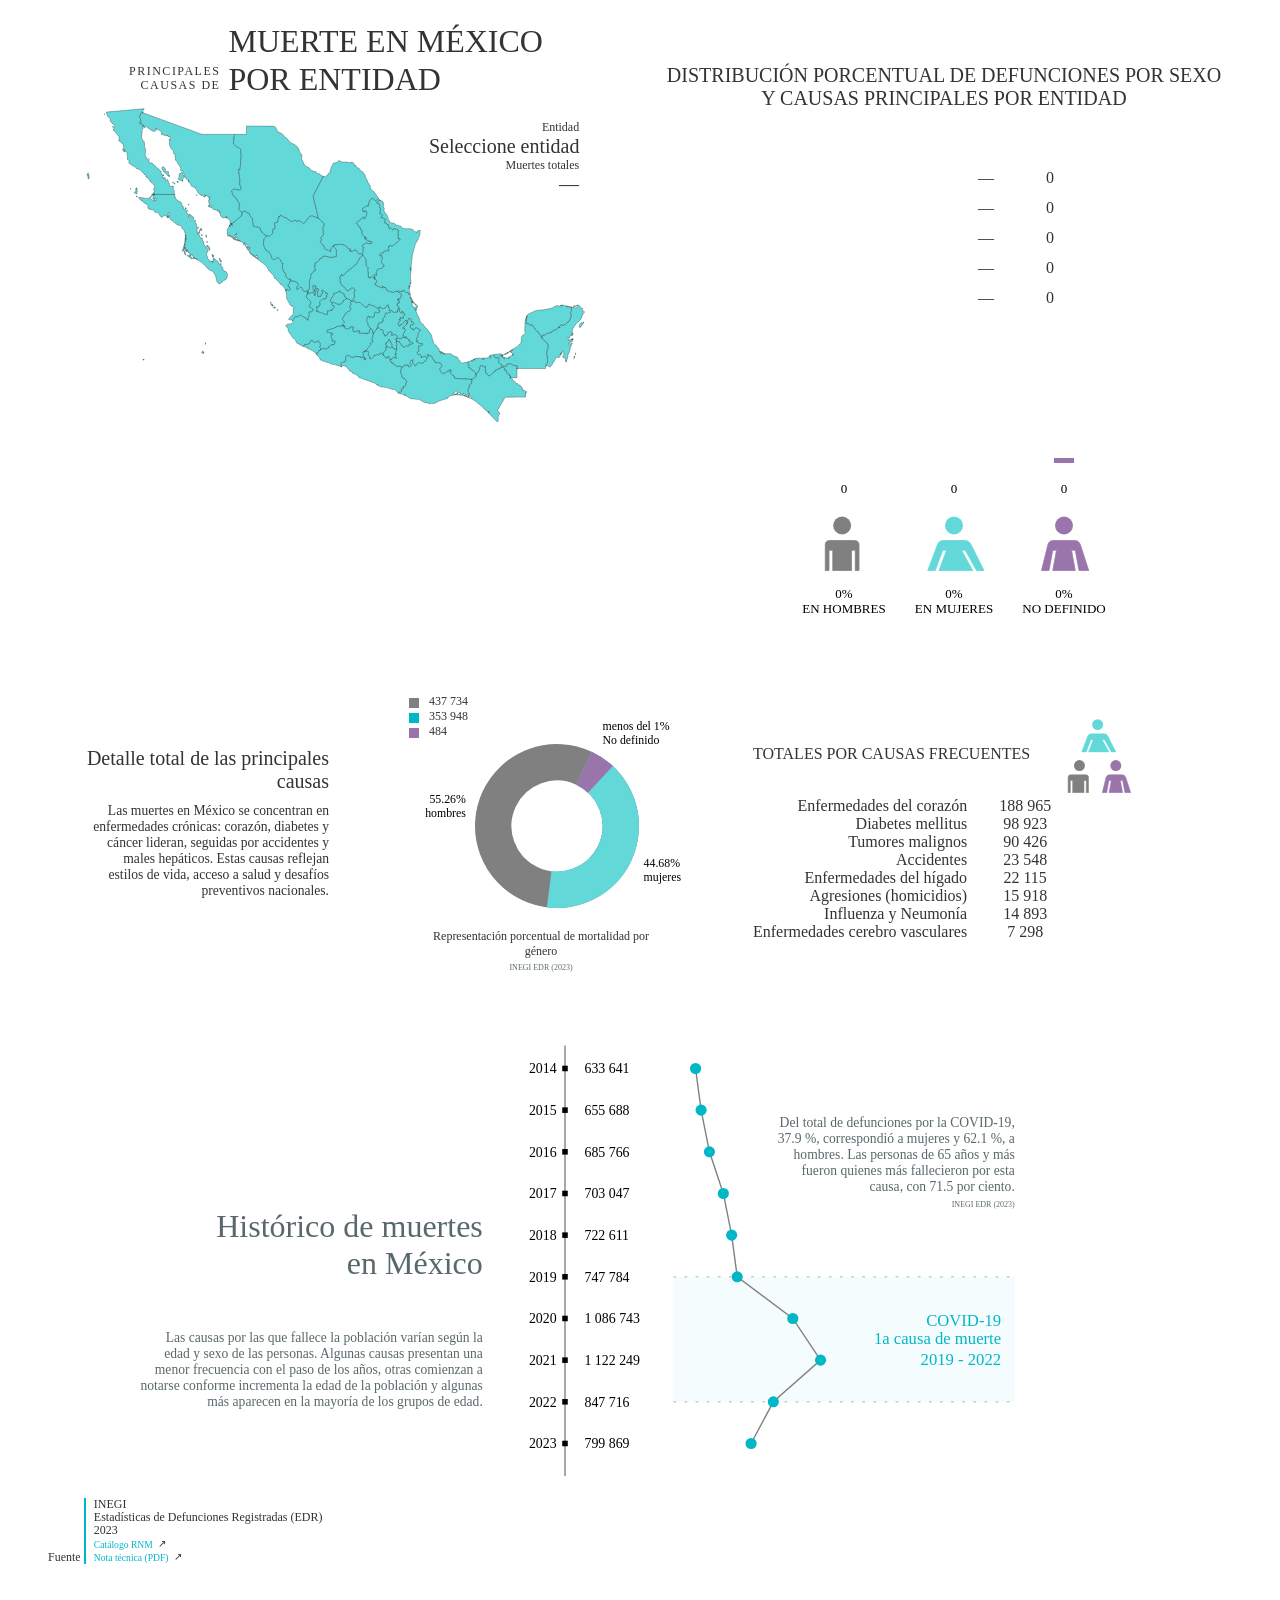
==== commit 348750f2: "fix: centra titulo de causas en movil" ====
--- a/index.html
+++ b/index.html
@@ -38,7 +38,7 @@
       "temporalCoverage": "2023"
     }
   </script>
-  <link rel="stylesheet" href="ele09.css">
+  <link rel="stylesheet" href="ele09.css?v=3">
 
 </head>
 
@@ -468,11 +468,11 @@
         </g>
         <g>
           <text font-size="13" x="275" y="225" fill="current">44.68%</text>
-          <text font-size="13" x="275" y="240" fill="current">en mujeres</text>
+          <text font-size="13" x="275" y="240" fill="current">mujeres</text>
         </g>
         <g text-anchor="end">
           <text font-size="13" x="80" y="155" fill="current">55.26%</text>
-          <text font-size="13" x="80" y="170" fill="current">en hombres</text>
+          <text font-size="13" x="80" y="170" fill="current">hombres</text>
         </g>
         <g transform="rotate(25 180 180)">
           <circle cx="180" cy="180" r="70" fill="none" stroke="#808080" stroke-width="40" pathLength="100"
--- a/ele09.css
+++ b/ele09.css
@@ -641,7 +641,8 @@
   }
 
   .tit > :nth-child(2) {
-    font-size: clamp(1.5rem, 8vw, 2rem);
+    font-size: clamp(1.45rem, 6vw, 1.75rem);
+    line-height: 1.15;
     transform: none;
   }
 
@@ -651,13 +652,20 @@
     margin: 1rem 0;
   }
 
+  .entidad > :nth-child(2),
+  .entidad > :nth-child(4) {
+    font-size: 1.125rem;
+  }
+
   .cntDer {
     width: 90%;
   }
 
   .sbtit {
+    margin-top: 2rem;
+    font-size: clamp(1rem, 4.4vw, 1.125rem);
+    line-height: 1.35;
     text-align: center;
-
   }
 
   .cntCausas {
@@ -680,6 +688,21 @@
 
   .info {
     width: 90%;
+    text-align: center;
+  }
+
+  .info > :nth-child(1) {
+    font-size: 1.125rem;
+  }
+
+  .cntTabla > .arriba {
+    width: 100%;
+    justify-content: center;
+  }
+
+  .cntTabla > .arriba > h3 {
+    width: min(13rem, calc(100% - 6.25rem));
+    padding-inline: 0.5rem;
     text-align: center;
   }
 
@@ -701,6 +724,8 @@
       text-align: center;
 
       &>:nth-child(1) {
+        font-size: clamp(1.5rem, 6.5vw, 1.75rem);
+        line-height: 1.2;
         text-align: center;
         margin-bottom: 0.5rem;
       }
